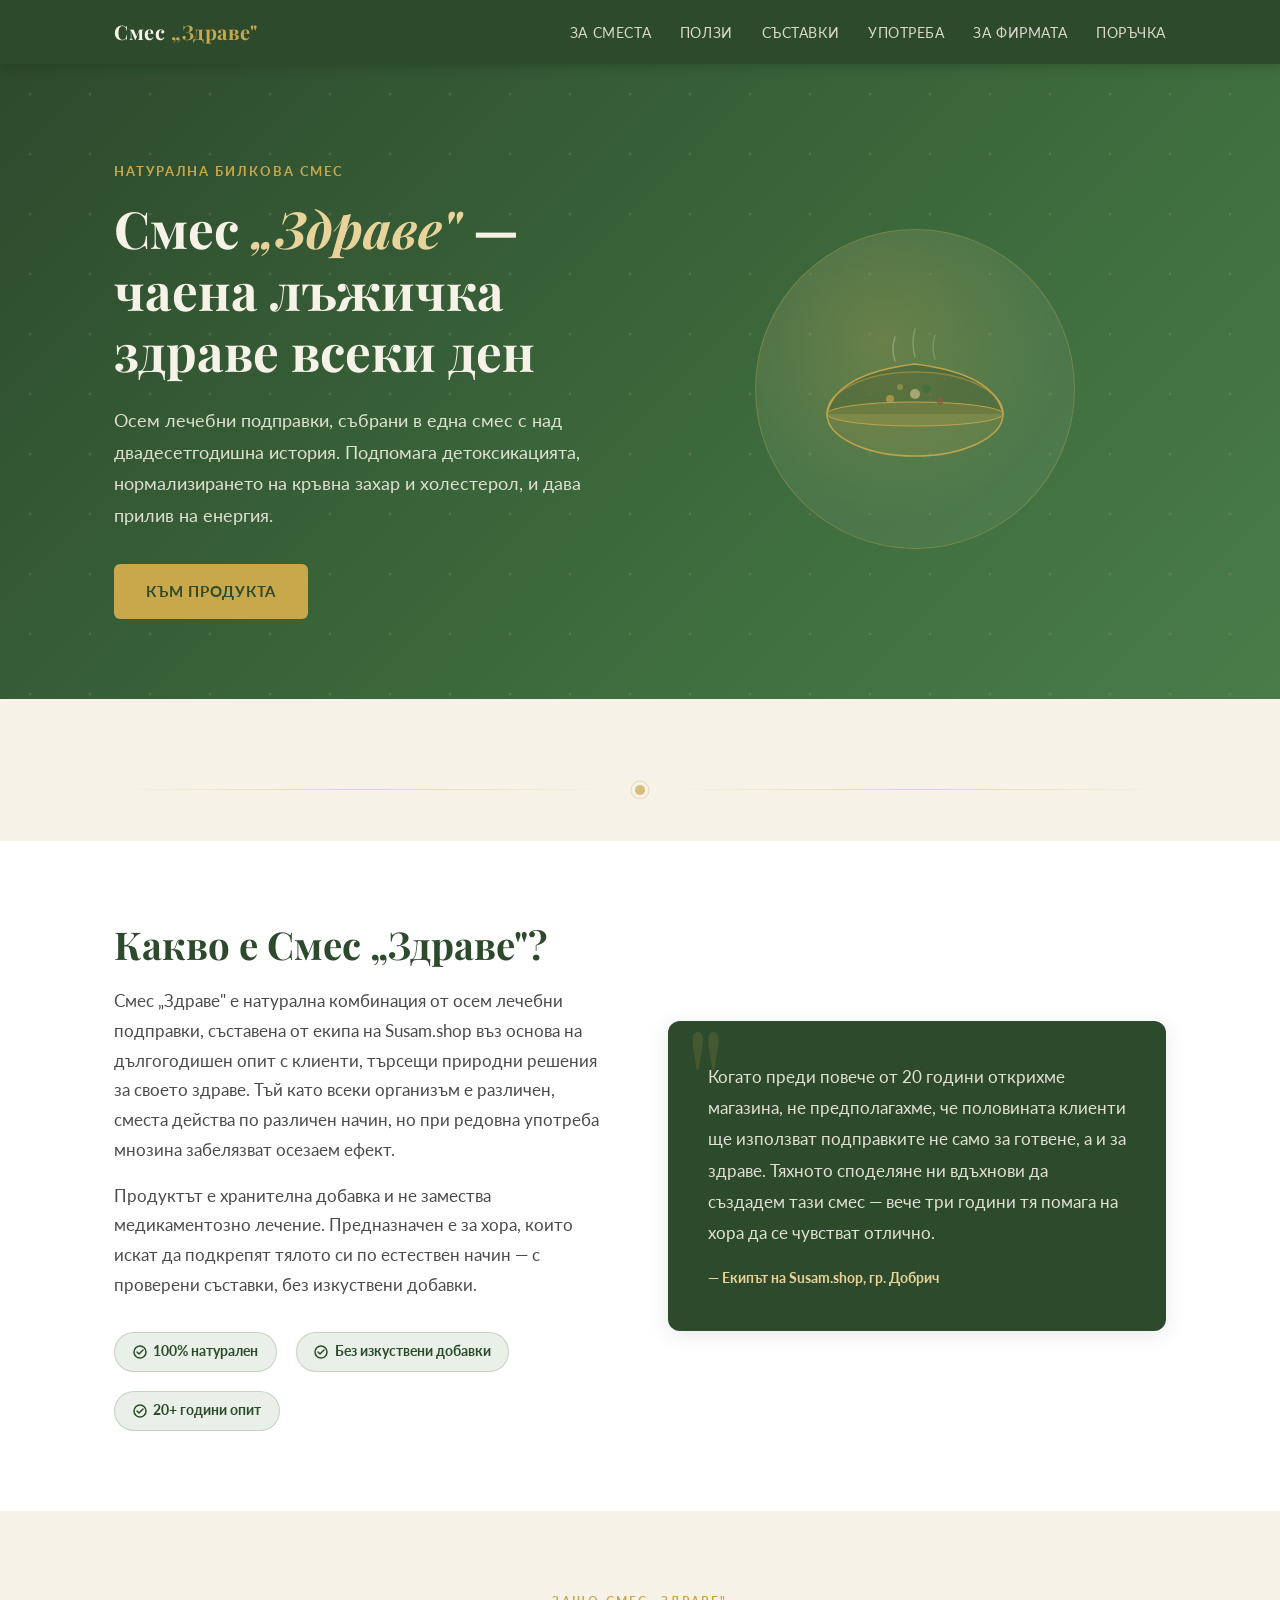
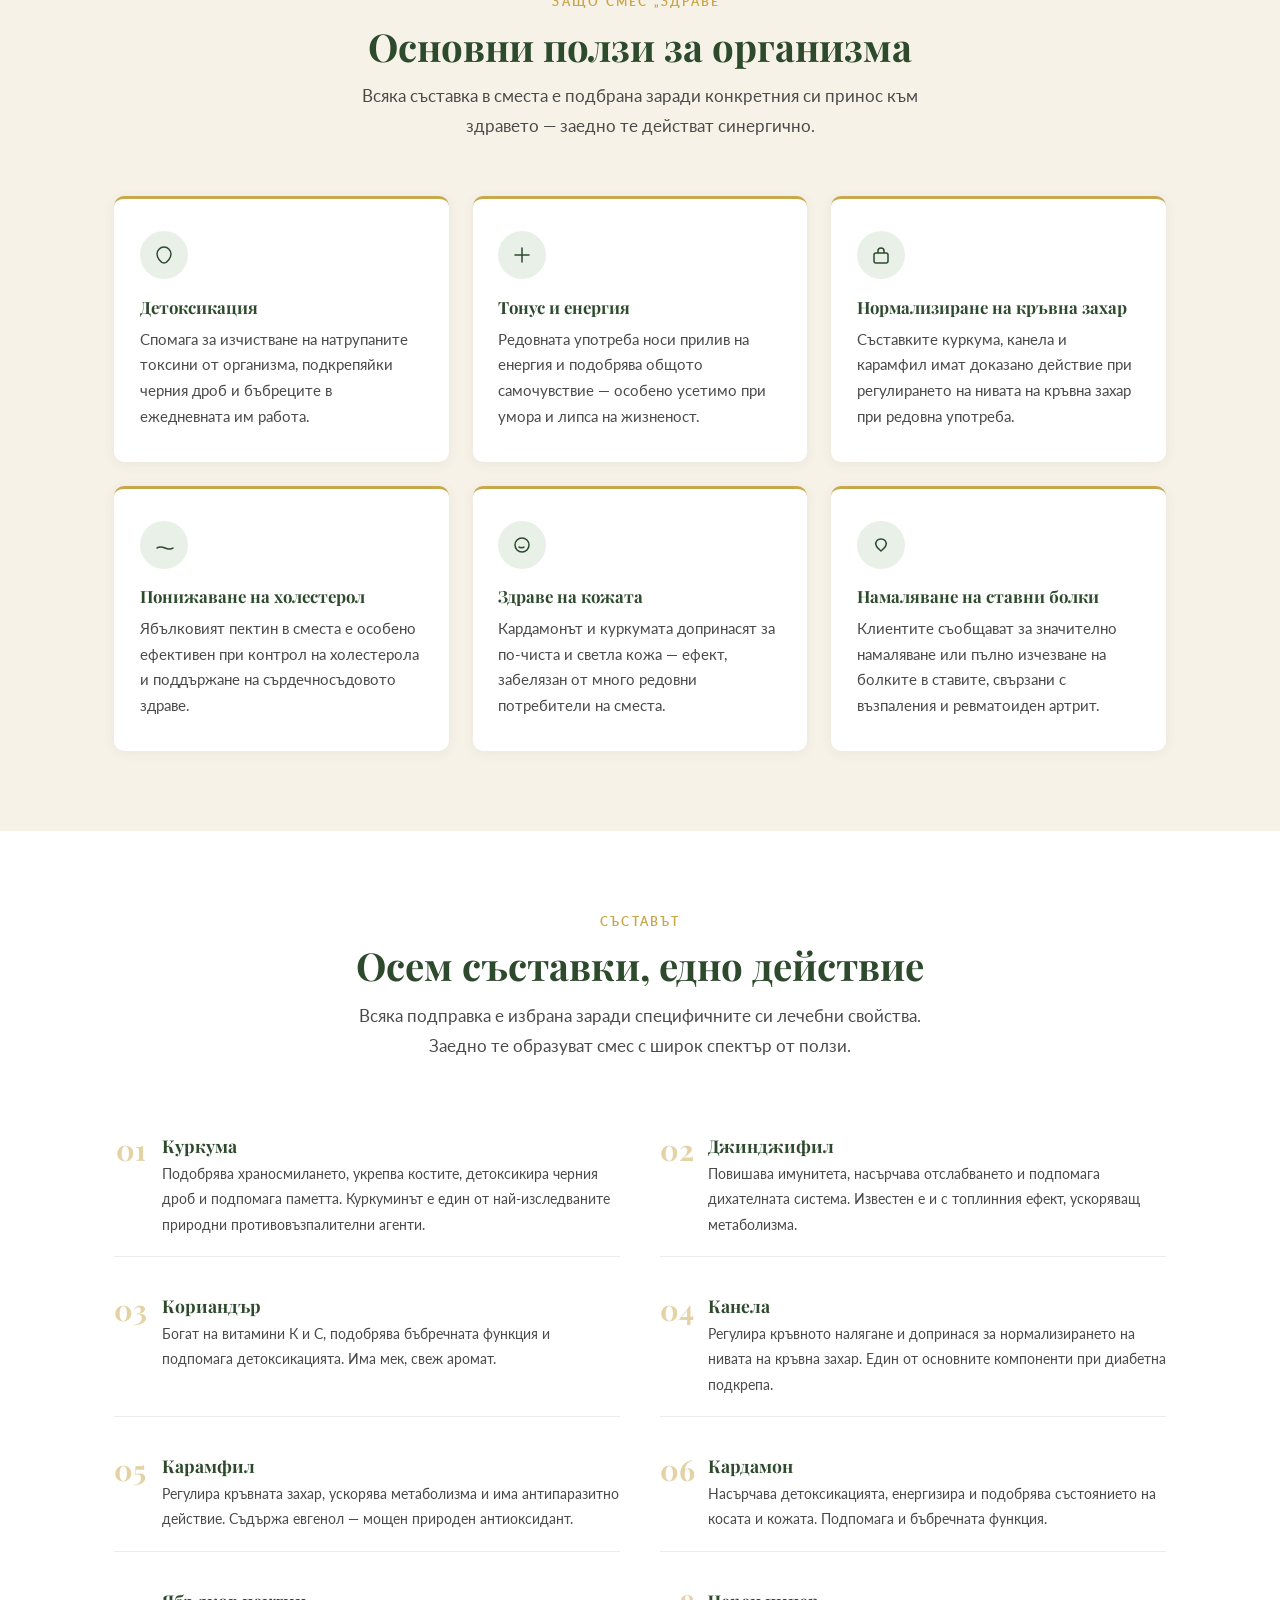
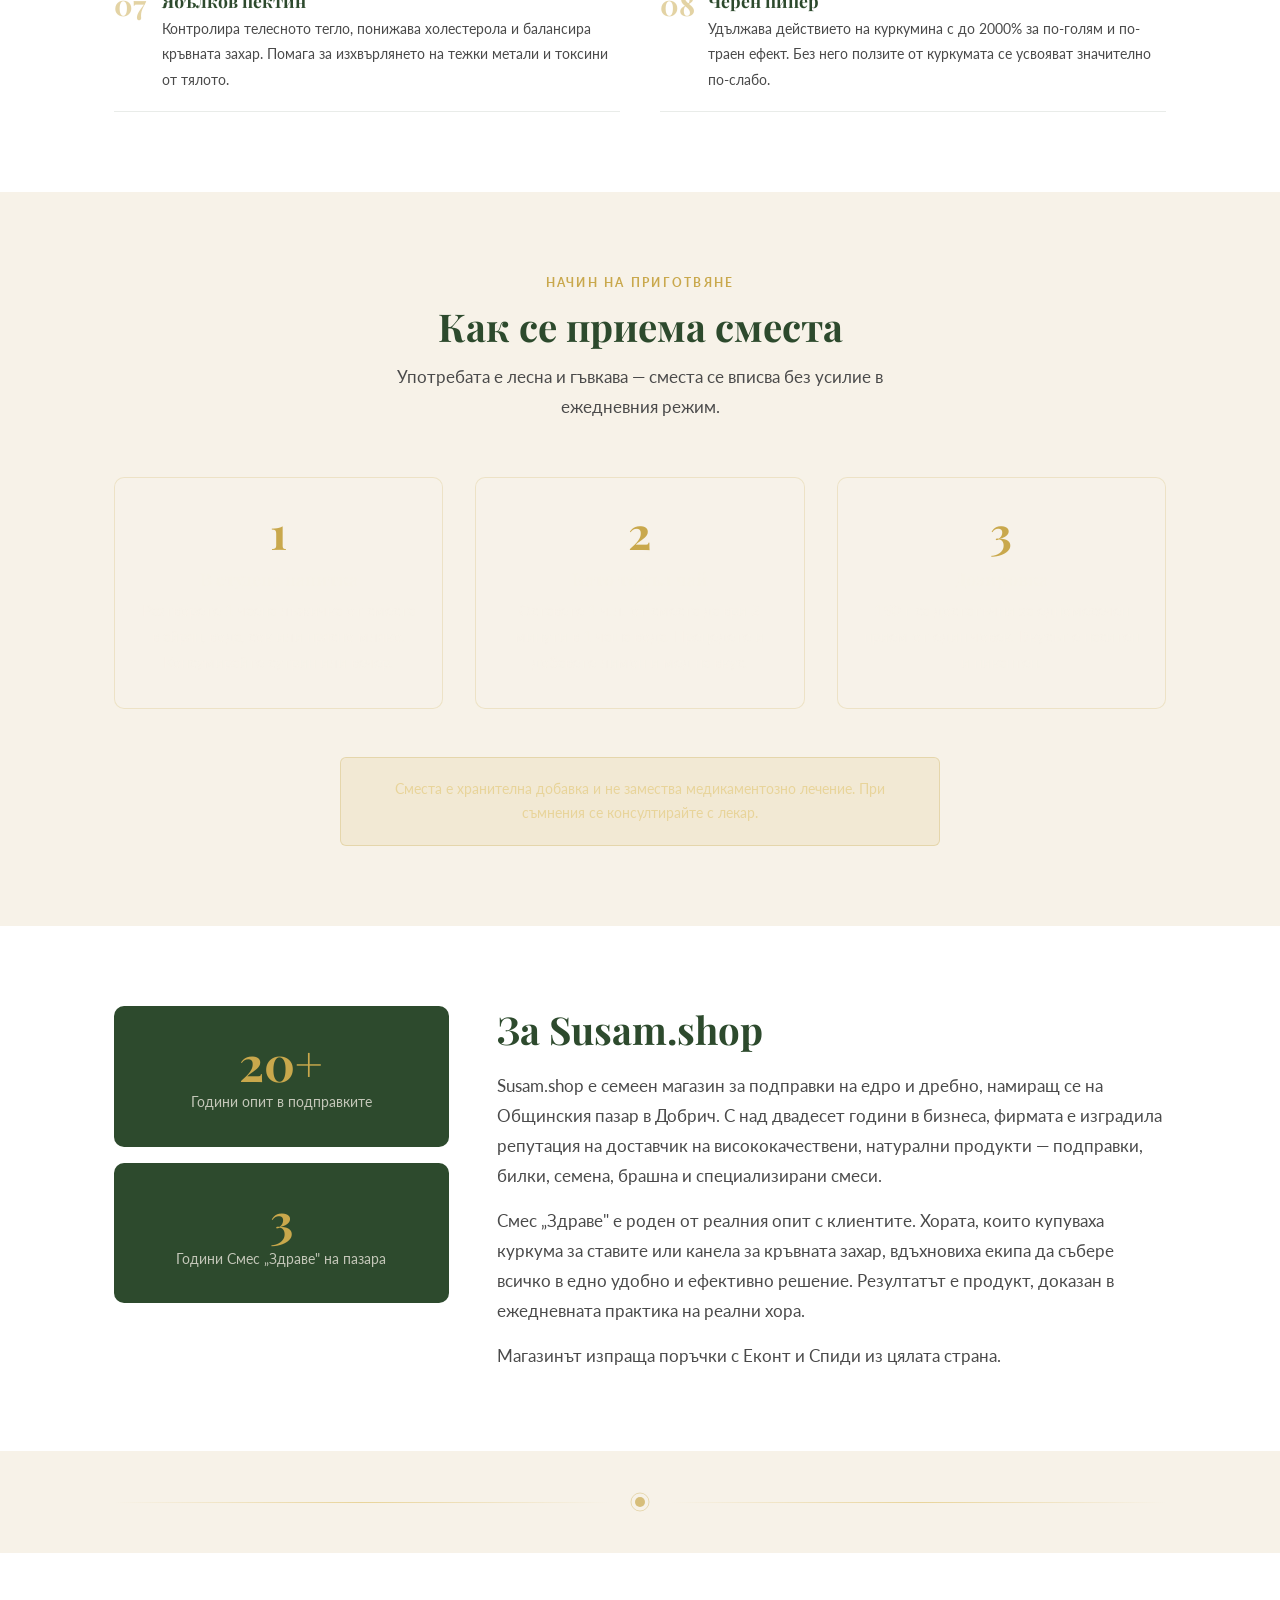
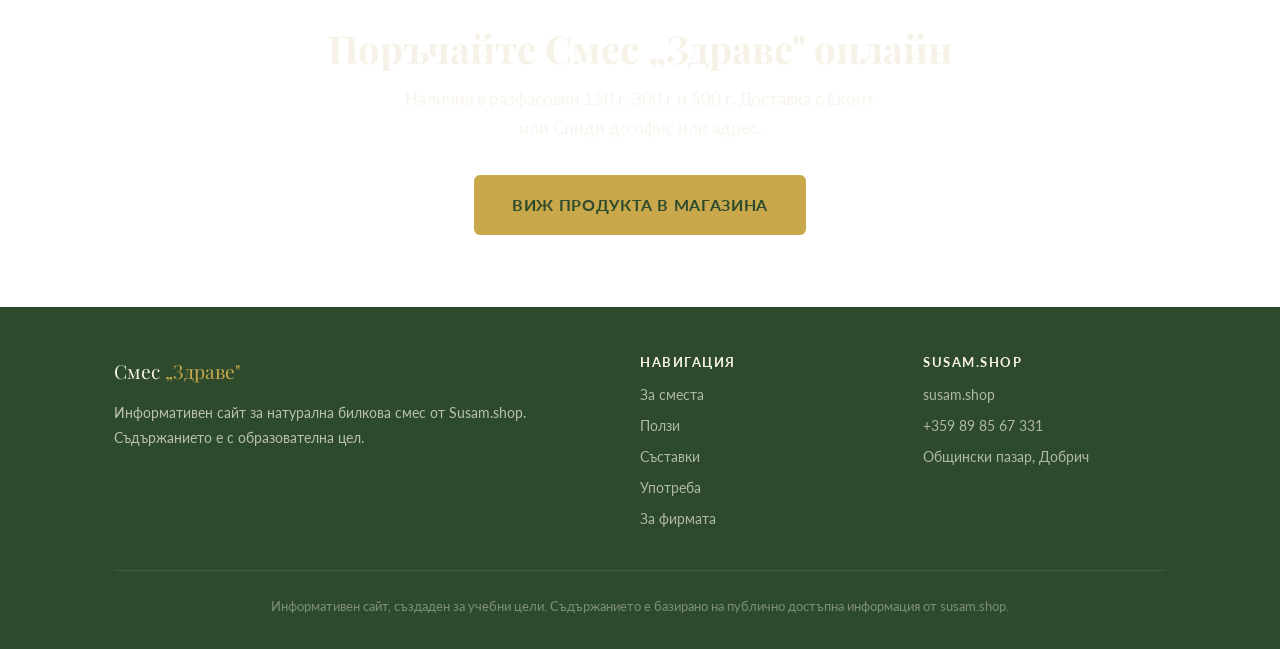
==== index.html @ 5b3a4350 "Rename smes-zdrave.html to index.html" ====
<!DOCTYPE html>
<html lang="bg">
<head>
  <meta charset="UTF-8" />
  <meta name="viewport" content="width=device-width, initial-scale=1.0" />
  <meta name="description" content="Смес Здраве е натурална билкова смес от куркума, джинджифил, канела и още 5 съставки. Подпомага детоксикацията, тонуса и нормализирането на кръвна захар." />
  <meta name="keywords" content="смес здраве, билкова смес, натурални подправки, детоксикация, куркума, джинджифил, susam shop" />
  <meta property="og:title" content="Смес „Здраве" – натурална билкова смес за тонус и детоксикация" />
  <meta property="og:description" content="Открийте ползите на 8 лечебни подправки в една удобна смес. Подходяща за ежедневна употреба." />
  <meta property="og:type" content="website" />
  <title>Смес „Здраве" – натурална билкова смес за тонус и детоксикация</title>

  <link rel="preconnect" href="https://fonts.googleapis.com" />
  <link rel="preconnect" href="https://fonts.gstatic.com" crossorigin />
  <link href="https://fonts.googleapis.com/css2?family=Playfair+Display:ital,wght@0,400;0,700;1,400&family=Lato:wght@300;400;700&display=swap" rel="stylesheet" />

  <style>
    /* === TOKENS === */
    :root {
      --green-dark:   #2D4A2D;
      --green-mid:    #3D6B3D;
      --green-light:  #E8F0E8;
      --ivory:        #F7F2E8;
      --brown:        #8B5E3C;
      --gold:         #C9A84C;
      --gold-light:   #E8D49A;
      --text-dark:    #1C1C1C;
      --text-mid:     #4A4A4A;
      --text-light:   #7A7A7A;
      --white:        #FFFFFF;

      --font-display: 'Playfair Display', Georgia, serif;
      --font-body:    'Lato', system-ui, sans-serif;

      --radius:       6px;
      --shadow:       0 4px 20px rgba(45, 74, 45, 0.12);
    }

    /* === RESET === */
    *, *::before, *::after { box-sizing: border-box; margin: 0; padding: 0; }
    html { scroll-behavior: smooth; }
    body {
      font-family: var(--font-body);
      font-size: 17px;
      line-height: 1.75;
      color: var(--text-dark);
      background: var(--ivory);
    }
    img { max-width: 100%; display: block; }
    a { color: var(--green-dark); text-decoration: none; }
    a:hover { text-decoration: underline; }
    a:focus-visible { outline: 3px solid var(--gold); outline-offset: 3px; }

    /* === FADE IN === */
    .fade-in {
      opacity: 0;
      transform: translateY(22px);
      transition: opacity 0.65s ease, transform 0.65s ease;
    }
    .fade-in.visible { opacity: 1; transform: none; }
    @media (prefers-reduced-motion: reduce) {
      .fade-in { opacity: 1; transform: none; transition: none; }
    }

    /* === TYPOGRAPHY === */
    h1, h2, h3, h4 { font-family: var(--font-display); font-weight: 700; line-height: 1.2; }
    h1 { font-size: clamp(2rem, 5vw, 3.2rem); }
    h2 { font-size: clamp(1.6rem, 3.5vw, 2.4rem); }
    h3 { font-size: clamp(1.2rem, 2.5vw, 1.6rem); }
    h4 { font-size: 1.1rem; }
    p { margin-bottom: 1rem; }
    p:last-child { margin-bottom: 0; }

    /* === LAYOUT === */
    .container { max-width: 1100px; margin: 0 auto; padding: 0 1.5rem; }
    .container--narrow { max-width: 780px; margin: 0 auto; padding: 0 1.5rem; }

    section { padding: 5rem 0; }
    section:nth-child(even) { background: var(--white); }

    /* === DIVIDER SPICE === */
    .spice-divider {
      display: flex;
      align-items: center;
      gap: 1.2rem;
      margin: 2.5rem 0;
      color: var(--gold);
    }
    .spice-divider::before,
    .spice-divider::after {
      content: '';
      flex: 1;
      height: 1px;
      background: linear-gradient(to right, transparent, var(--gold-light), transparent);
    }
    .spice-divider svg { flex-shrink: 0; }

    /* === NAVBAR === */
    .navbar {
      position: sticky;
      top: 0;
      z-index: 100;
      background: var(--green-dark);
      box-shadow: 0 2px 12px rgba(0,0,0,0.18);
    }
    .navbar__inner {
      display: flex;
      align-items: center;
      justify-content: space-between;
      gap: 1rem;
      padding: 0.9rem 1.5rem;
      max-width: 1100px;
      margin: 0 auto;
    }
    .navbar__brand {
      font-family: var(--font-display);
      font-size: 1.25rem;
      font-weight: 700;
      color: var(--ivory);
      letter-spacing: 0.03em;
    }
    .navbar__brand span { color: var(--gold); }
    .navbar__links {
      display: flex;
      gap: 1.8rem;
      list-style: none;
    }
    .navbar__links a {
      color: var(--ivory);
      font-size: 0.9rem;
      font-weight: 400;
      letter-spacing: 0.04em;
      text-transform: uppercase;
      opacity: 0.85;
      transition: opacity 0.2s;
    }
    .navbar__links a:hover { opacity: 1; text-decoration: none; }

    /* mobile nav */
    .nav-toggle { display: none; background: none; border: none; cursor: pointer; padding: 4px; }
    .nav-toggle span {
      display: block;
      width: 24px;
      height: 2px;
      background: var(--ivory);
      margin: 5px 0;
      transition: transform 0.3s;
    }

    @media (max-width: 700px) {
      .nav-toggle { display: block; }
      .navbar__links {
        display: none;
        flex-direction: column;
        gap: 0;
        position: absolute;
        top: 100%;
        left: 0;
        right: 0;
        background: var(--green-dark);
        padding: 1rem 1.5rem 1.5rem;
      }
      .navbar__links.open { display: flex; }
      .navbar__links a { padding: 0.5rem 0; font-size: 1rem; }
    }

    /* === HERO === */
    .hero {
      background: linear-gradient(135deg, var(--green-dark) 0%, var(--green-mid) 60%, #4A7C4A 100%);
      color: var(--ivory);
      padding: 6rem 0 5rem;
      position: relative;
      overflow: hidden;
    }
    .hero::before {
      content: '';
      position: absolute;
      inset: 0;
      background: url("data:image/svg+xml,%3Csvg xmlns='http://www.w3.org/2000/svg' width='60' height='60'%3E%3Ccircle cx='30' cy='30' r='1.5' fill='%23C9A84C' opacity='0.18'/%3E%3C/svg%3E") repeat;
      pointer-events: none;
    }
    .hero__inner {
      position: relative;
      display: grid;
      grid-template-columns: 1fr 1fr;
      gap: 3rem;
      align-items: center;
      max-width: 1100px;
      margin: 0 auto;
      padding: 0 1.5rem;
    }
    .hero__eyebrow {
      font-family: var(--font-body);
      font-size: 0.8rem;
      font-weight: 700;
      letter-spacing: 0.15em;
      text-transform: uppercase;
      color: var(--gold);
      margin-bottom: 1rem;
    }
    .hero__title { color: var(--ivory); margin-bottom: 1.4rem; }
    .hero__title em { font-style: italic; color: var(--gold-light); }
    .hero__lead {
      font-size: 1.1rem;
      line-height: 1.8;
      color: rgba(247,242,232,0.88);
      margin-bottom: 2rem;
    }
    .hero__cta {
      display: inline-block;
      background: var(--gold);
      color: var(--green-dark);
      font-weight: 700;
      font-size: 0.95rem;
      letter-spacing: 0.05em;
      text-transform: uppercase;
      padding: 0.9rem 2rem;
      border-radius: var(--radius);
      transition: background 0.2s, transform 0.2s;
    }
    .hero__cta:hover { background: var(--gold-light); transform: translateY(-2px); text-decoration: none; }
    .hero__visual {
      display: flex;
      justify-content: center;
    }
    .hero__bowl {
      width: 320px;
      height: 320px;
      background: radial-gradient(circle at 40% 35%, rgba(201,168,76,0.25), transparent 65%),
                  rgba(255,255,255,0.06);
      border-radius: 50%;
      border: 1.5px solid rgba(201,168,76,0.3);
      display: flex;
      align-items: center;
      justify-content: center;
    }
    .hero__bowl svg { opacity: 0.92; }

    @media (max-width: 780px) {
      .hero__inner { grid-template-columns: 1fr; text-align: center; }
      .hero__visual { display: none; }
    }

    /* === SECTION HEADERS === */
    .section-header { text-align: center; margin-bottom: 3.5rem; }
    .section-header__eyebrow {
      font-family: var(--font-body);
      font-size: 0.78rem;
      font-weight: 700;
      letter-spacing: 0.18em;
      text-transform: uppercase;
      color: var(--gold);
      display: block;
      margin-bottom: 0.6rem;
    }
    .section-header h2 { color: var(--green-dark); }
    .section-header p {
      color: var(--text-mid);
      max-width: 580px;
      margin: 0.8rem auto 0;
      font-size: 1.05rem;
    }

    /* === ABOUT SECTION === */
    .about__grid {
      display: grid;
      grid-template-columns: 1fr 1fr;
      gap: 3.5rem;
      align-items: center;
    }
    .about__text h2 { color: var(--green-dark); margin-bottom: 1.2rem; }
    .about__text p { color: var(--text-mid); }
    .about__badge-wrap { display: flex; gap: 1.2rem; flex-wrap: wrap; margin-top: 2rem; }
    .about__badge {
      background: var(--green-light);
      border: 1px solid rgba(45,74,45,0.18);
      border-radius: 100px;
      padding: 0.45rem 1.1rem;
      font-size: 0.85rem;
      font-weight: 700;
      color: var(--green-dark);
      display: flex;
      align-items: center;
      gap: 0.4rem;
    }
    .about__card {
      background: var(--green-dark);
      color: var(--ivory);
      border-radius: 12px;
      padding: 2.5rem;
      box-shadow: var(--shadow);
      position: relative;
      overflow: hidden;
    }
    .about__card::before {
      content: '"';
      font-family: var(--font-display);
      font-size: 9rem;
      color: var(--gold);
      opacity: 0.15;
      position: absolute;
      top: -1rem;
      left: 1rem;
      line-height: 1;
    }
    .about__card p {
      position: relative;
      font-size: 1.05rem;
      line-height: 1.85;
      color: rgba(247,242,232,0.9);
    }
    .about__card cite {
      display: block;
      margin-top: 1.2rem;
      font-style: normal;
      font-size: 0.85rem;
      color: var(--gold-light);
      font-weight: 700;
    }
    @media (max-width: 700px) {
      .about__grid { grid-template-columns: 1fr; }
    }

    /* === BENEFITS === */
    .benefits { background: var(--ivory); }
    .benefits__grid {
      display: grid;
      grid-template-columns: repeat(3, 1fr);
      gap: 1.5rem;
    }
    .benefit-card {
      background: var(--white);
      border-radius: 10px;
      padding: 2rem 1.6rem;
      box-shadow: 0 2px 12px rgba(45,74,45,0.07);
      border-top: 3px solid var(--gold);
      transition: transform 0.25s, box-shadow 0.25s;
    }
    .benefit-card:hover { transform: translateY(-4px); box-shadow: var(--shadow); }
    .benefit-card__icon {
      width: 48px;
      height: 48px;
      background: var(--green-light);
      border-radius: 50%;
      display: flex;
      align-items: center;
      justify-content: center;
      margin-bottom: 1.1rem;
    }
    .benefit-card h3 {
      font-size: 1.05rem;
      color: var(--green-dark);
      margin-bottom: 0.6rem;
    }
    .benefit-card p { font-size: 0.92rem; color: var(--text-mid); margin: 0; }
    @media (max-width: 800px) {
      .benefits__grid { grid-template-columns: 1fr 1fr; }
    }
    @media (max-width: 500px) {
      .benefits__grid { grid-template-columns: 1fr; }
    }

    /* === INGREDIENTS === */
    .ingredients { background: var(--white); }
    .ingredients__list {
      display: grid;
      grid-template-columns: 1fr 1fr;
      gap: 1.2rem 2.5rem;
    }
    .ingredient {
      display: flex;
      gap: 1rem;
      align-items: flex-start;
      padding: 1.2rem 0;
      border-bottom: 1px solid rgba(45,74,45,0.1);
    }
    .ingredient__num {
      font-family: var(--font-display);
      font-size: 1.8rem;
      font-weight: 700;
      color: var(--gold);
      opacity: 0.5;
      line-height: 1;
      min-width: 2rem;
      text-align: right;
    }
    .ingredient__body h4 { color: var(--green-dark); margin-bottom: 0.3rem; }
    .ingredient__body p { font-size: 0.9rem; color: var(--text-mid); margin: 0; }
    @media (max-width: 680px) {
      .ingredients__list { grid-template-columns: 1fr; }
    }

    /* === USAGE === */
    .usage { background: var(--green-dark); color: var(--ivory); }
    .usage .section-header__eyebrow { color: var(--gold); }
    .usage .section-header h2 { color: var(--ivory); }
    .usage .section-header p { color: rgba(247,242,232,0.75); }
    .usage__steps {
      display: grid;
      grid-template-columns: repeat(3, 1fr);
      gap: 2rem;
    }
    .usage__step {
      background: rgba(255,255,255,0.06);
      border: 1px solid rgba(201,168,76,0.22);
      border-radius: 10px;
      padding: 2rem 1.5rem;
      text-align: center;
    }
    .usage__step__num {
      font-family: var(--font-display);
      font-size: 2.8rem;
      font-weight: 700;
      color: var(--gold);
      line-height: 1;
      margin-bottom: 0.8rem;
    }
    .usage__step h3 { color: var(--ivory); font-size: 1.1rem; margin-bottom: 0.6rem; }
    .usage__step p { font-size: 0.92rem; color: rgba(247,242,232,0.75); margin: 0; }
    .usage__note {
      text-align: center;
      margin-top: 3rem;
      padding: 1.2rem 2rem;
      background: rgba(201,168,76,0.12);
      border: 1px solid rgba(201,168,76,0.3);
      border-radius: var(--radius);
      font-size: 0.88rem;
      color: var(--gold-light);
      max-width: 600px;
      margin-left: auto;
      margin-right: auto;
    }
    @media (max-width: 700px) {
      .usage__steps { grid-template-columns: 1fr; }
    }

    /* === ABOUT COMPANY === */
    .company { background: var(--ivory); }
    .company__inner {
      display: grid;
      grid-template-columns: 1fr 2fr;
      gap: 3rem;
      align-items: start;
    }
    .company__stat {
      background: var(--green-dark);
      color: var(--ivory);
      border-radius: 10px;
      padding: 2rem;
      text-align: center;
      margin-bottom: 1rem;
    }
    .company__stat__num {
      font-family: var(--font-display);
      font-size: 3rem;
      font-weight: 700;
      color: var(--gold);
      line-height: 1;
    }
    .company__stat__label { font-size: 0.85rem; color: rgba(247,242,232,0.75); margin-top: 0.3rem; }
    .company__text h2 { color: var(--green-dark); margin-bottom: 1.2rem; }
    .company__text p { color: var(--text-mid); }
    @media (max-width: 700px) {
      .company__inner { grid-template-columns: 1fr; }
    }

    /* === CTA BANNER === */
    .cta-banner {
      background: linear-gradient(135deg, var(--brown) 0%, #6B3E1C 100%);
      color: var(--ivory);
      padding: 4.5rem 0;
      text-align: center;
    }
    .cta-banner h2 { color: var(--ivory); margin-bottom: 0.8rem; }
    .cta-banner p { color: rgba(247,242,232,0.82); font-size: 1.05rem; max-width: 500px; margin: 0 auto 2rem; }
    .cta-banner__btn {
      display: inline-block;
      background: var(--gold);
      color: var(--green-dark);
      font-weight: 700;
      font-size: 1rem;
      letter-spacing: 0.04em;
      text-transform: uppercase;
      padding: 1rem 2.4rem;
      border-radius: var(--radius);
      transition: background 0.2s, transform 0.2s;
    }
    .cta-banner__btn:hover { background: var(--gold-light); transform: translateY(-2px); text-decoration: none; }

    /* === FOOTER === */
    footer {
      background: var(--green-dark);
      color: rgba(247,242,232,0.7);
      padding: 3rem 0 2rem;
      font-size: 0.88rem;
    }
    .footer__inner {
      display: grid;
      grid-template-columns: 2fr 1fr 1fr;
      gap: 2.5rem;
      padding-bottom: 2rem;
      border-bottom: 1px solid rgba(255,255,255,0.1);
    }
    .footer__brand {
      font-family: var(--font-display);
      font-size: 1.2rem;
      color: var(--ivory);
      margin-bottom: 0.8rem;
    }
    .footer__brand span { color: var(--gold); }
    footer h4 { color: var(--ivory); font-family: var(--font-body); font-size: 0.8rem; text-transform: uppercase; letter-spacing: 0.12em; margin-bottom: 0.8rem; }
    footer ul { list-style: none; }
    footer ul li { margin-bottom: 0.4rem; }
    footer ul li a { color: rgba(247,242,232,0.65); font-size: 0.88rem; transition: color 0.2s; }
    footer ul li a:hover { color: var(--gold); text-decoration: none; }
    .footer__bottom { padding-top: 1.5rem; text-align: center; font-size: 0.8rem; color: rgba(247,242,232,0.4); }
    @media (max-width: 680px) {
      .footer__inner { grid-template-columns: 1fr; gap: 1.5rem; }
    }
  </style>
</head>

<body>

  <!-- NAVBAR -->
  <nav class="navbar" aria-label="Основна навигация">
    <div class="navbar__inner">
      <a href="#" class="navbar__brand">Смес <span>„Здраве"</span></a>
      <button class="nav-toggle" aria-label="Отвори меню" aria-expanded="false" onclick="toggleNav(this)">
        <span></span><span></span><span></span>
      </button>
      <ul class="navbar__links" id="nav-links">
        <li><a href="#about">За сместа</a></li>
        <li><a href="#benefits">Ползи</a></li>
        <li><a href="#ingredients">Съставки</a></li>
        <li><a href="#usage">Употреба</a></li>
        <li><a href="#company">За фирмата</a></li>
        <li><a href="#order">Поръчка</a></li>
      </ul>
    </div>
  </nav>

  <!-- HERO -->
  <header class="hero">
    <div class="hero__inner">
      <div class="hero__content fade-in">
        <p class="hero__eyebrow">Натурална билкова смес</p>
        <h1 class="hero__title">Смес <em>„Здраве"</em> — чаена лъжичка здраве всеки ден</h1>
        <p class="hero__lead">Осем лечебни подправки, събрани в една смес с над двадесетгодишна история. Подпомага детоксикацията, нормализирането на кръвна захар и холестерол, и дава прилив на енергия.</p>
        <a href="#order" class="hero__cta">Към продукта</a>
      </div>
      <div class="hero__visual fade-in">
        <div class="hero__bowl">
          <!-- Stylised spice bowl SVG -->
          <svg width="220" height="220" viewBox="0 0 220 220" fill="none" xmlns="http://www.w3.org/2000/svg" aria-hidden="true">
            <ellipse cx="110" cy="135" rx="88" ry="42" fill="rgba(201,168,76,0.15)" stroke="#C9A84C" stroke-width="1.5"/>
            <path d="M22 135 Q30 95 110 85 Q190 95 198 135" stroke="#C9A84C" stroke-width="1.5" fill="rgba(45,74,45,0.35)"/>
            <ellipse cx="110" cy="135" rx="88" ry="12" fill="rgba(201,168,76,0.22)" stroke="#C9A84C" stroke-width="1"/>
            <!-- spice dots -->
            <circle cx="85" cy="120" r="4" fill="#C9A84C" opacity="0.7"/>
            <circle cx="110" cy="115" r="5" fill="#E8D49A" opacity="0.6"/>
            <circle cx="135" cy="122" r="3.5" fill="#8B5E3C" opacity="0.8"/>
            <circle cx="95" cy="108" r="3" fill="#C9A84C" opacity="0.5"/>
            <circle cx="122" cy="110" r="4" fill="#3D6B3D" opacity="0.6"/>
            <!-- steam lines -->
            <path d="M90 82 Q86 70 90 58" stroke="rgba(247,242,232,0.3)" stroke-width="1.5" stroke-linecap="round" fill="none"/>
            <path d="M110 78 Q106 64 110 50" stroke="rgba(247,242,232,0.25)" stroke-width="1.5" stroke-linecap="round" fill="none"/>
            <path d="M130 80 Q126 68 130 56" stroke="rgba(247,242,232,0.2)" stroke-width="1.5" stroke-linecap="round" fill="none"/>
          </svg>
        </div>
      </div>
    </div>
  </header>

  <!-- SPICE DIVIDER -->
  <div class="container" style="padding-top:2.5rem; padding-bottom:0;">
    <div class="spice-divider">
      <svg width="22" height="22" viewBox="0 0 22 22" fill="none" aria-hidden="true"><circle cx="11" cy="11" r="5" fill="#C9A84C" opacity="0.7"/><circle cx="11" cy="11" r="9" stroke="#C9A84C" stroke-width="1" fill="none" opacity="0.35"/></svg>
    </div>
  </div>

  <!-- ABOUT -->
  <section id="about">
    <div class="container">
      <div class="about__grid">
        <div class="about__text fade-in">
          <h2>Какво е Смес „Здраве"?</h2>
          <p>Смес „Здраве" е натурална комбинация от осем лечебни подправки, съставена от екипа на Susam.shop въз основа на дългогодишен опит с клиенти, търсещи природни решения за своето здраве. Тъй като всеки организъм е различен, сместа действа по различен начин, но при редовна употреба мнозина забелязват осезаем ефект.</p>
          <p>Продуктът е хранителна добавка и не замества медикаментозно лечение. Предназначен е за хора, които искат да подкрепят тялото си по естествен начин — с проверени съставки, без изкуствени добавки.</p>
          <div class="about__badge-wrap">
            <span class="about__badge">
              <svg width="14" height="14" viewBox="0 0 14 14" fill="none" aria-hidden="true"><circle cx="7" cy="7" r="6" stroke="#2D4A2D" stroke-width="1.5"/><path d="M4 7l2 2 4-4" stroke="#2D4A2D" stroke-width="1.5" stroke-linecap="round" stroke-linejoin="round"/></svg>
              100% натурален
            </span>
            <span class="about__badge">
              <svg width="14" height="14" viewBox="0 0 14 14" fill="none" aria-hidden="true"><circle cx="7" cy="7" r="6" stroke="#2D4A2D" stroke-width="1.5"/><path d="M4 7l2 2 4-4" stroke="#2D4A2D" stroke-width="1.5" stroke-linecap="round" stroke-linejoin="round"/></svg>
              Без изкуствени добавки
            </span>
            <span class="about__badge">
              <svg width="14" height="14" viewBox="0 0 14 14" fill="none" aria-hidden="true"><circle cx="7" cy="7" r="6" stroke="#2D4A2D" stroke-width="1.5"/><path d="M4 7l2 2 4-4" stroke="#2D4A2D" stroke-width="1.5" stroke-linecap="round" stroke-linejoin="round"/></svg>
              20+ години опит
            </span>
          </div>
        </div>
        <div class="about__card fade-in">
          <p>Когато преди повече от 20 години открихме магазина, не предполагахме, че половината клиенти ще използват подправките не само за готвене, а и за здраве. Тяхното споделяне ни вдъхнови да създадем тази смес — вече три години тя помага на хора да се чувстват отлично.</p>
          <cite>— Екипът на Susam.shop, гр. Добрич</cite>
        </div>
      </div>
    </div>
  </section>

  <!-- BENEFITS -->
  <section id="benefits">
    <div class="container">
      <div class="section-header fade-in">
        <span class="section-header__eyebrow">Защо смес „Здраве"</span>
        <h2>Основни ползи за организма</h2>
        <p>Всяка съставка в сместа е подбрана заради конкретния си принос към здравето — заедно те действат синергично.</p>
      </div>
      <div class="benefits__grid">

        <div class="benefit-card fade-in">
          <div class="benefit-card__icon">
            <svg width="22" height="22" viewBox="0 0 22 22" fill="none" aria-hidden="true"><path d="M11 3C7 3 4 6.5 4 10c0 4 4 9 7 9s7-5 7-9c0-3.5-3-7-7-7z" stroke="#2D4A2D" stroke-width="1.5" fill="none"/></svg>
          </div>
          <h3>Детоксикация</h3>
          <p>Спомага за изчистване на натрупаните токсини от организма, подкрепяйки черния дроб и бъбреците в ежедневната им работа.</p>
        </div>

        <div class="benefit-card fade-in">
          <div class="benefit-card__icon">
            <svg width="22" height="22" viewBox="0 0 22 22" fill="none" aria-hidden="true"><path d="M11 4v14M4 11h14" stroke="#2D4A2D" stroke-width="1.5" stroke-linecap="round"/></svg>
          </div>
          <h3>Тонус и енергия</h3>
          <p>Редовната употреба носи прилив на енергия и подобрява общото самочувствие — особено усетимо при умора и липса на жизненост.</p>
        </div>

        <div class="benefit-card fade-in">
          <div class="benefit-card__icon">
            <svg width="22" height="22" viewBox="0 0 22 22" fill="none" aria-hidden="true"><rect x="4" y="9" width="14" height="10" rx="2" stroke="#2D4A2D" stroke-width="1.5" fill="none"/><path d="M8 9V7a3 3 0 016 0v2" stroke="#2D4A2D" stroke-width="1.5"/></svg>
          </div>
          <h3>Нормализиране на кръвна захар</h3>
          <p>Съставките куркума, канела и карамфил имат доказано действие при регулирането на нивата на кръвна захар при редовна употреба.</p>
        </div>

        <div class="benefit-card fade-in">
          <div class="benefit-card__icon">
            <svg width="22" height="22" viewBox="0 0 22 22" fill="none" aria-hidden="true"><path d="M4 14s1-1 4-1 5 2 8 2 4-1 4-1" stroke="#2D4A2D" stroke-width="1.5" stroke-linecap="round"/></svg>
          </div>
          <h3>Понижаване на холестерол</h3>
          <p>Ябълковият пектин в сместа е особено ефективен при контрол на холестерола и поддържане на сърдечносъдовото здраве.</p>
        </div>

        <div class="benefit-card fade-in">
          <div class="benefit-card__icon">
            <svg width="22" height="22" viewBox="0 0 22 22" fill="none" aria-hidden="true"><circle cx="11" cy="11" r="7" stroke="#2D4A2D" stroke-width="1.5" fill="none"/><path d="M8 13c.8 1 4.2 1 5 0" stroke="#2D4A2D" stroke-width="1.5" stroke-linecap="round"/></svg>
          </div>
          <h3>Здраве на кожата</h3>
          <p>Кардамонът и куркумата допринасят за по-чиста и светла кожа — ефект, забелязан от много редовни потребители на сместа.</p>
        </div>

        <div class="benefit-card fade-in">
          <div class="benefit-card__icon">
            <svg width="22" height="22" viewBox="0 0 22 22" fill="none" aria-hidden="true"><path d="M11 5c-3.5 0-6 2.5-5 6 .7 2.5 5 6 5 6s4.3-3.5 5-6c1-3.5-1.5-6-5-6z" stroke="#2D4A2D" stroke-width="1.5" fill="none"/></svg>
          </div>
          <h3>Намаляване на ставни болки</h3>
          <p>Клиентите съобщават за значително намаляване или пълно изчезване на болките в ставите, свързани с възпаления и ревматоиден артрит.</p>
        </div>

      </div>
    </div>
  </section>

  <!-- INGREDIENTS -->
  <section id="ingredients">
    <div class="container">
      <div class="section-header fade-in">
        <span class="section-header__eyebrow">Съставът</span>
        <h2>Осем съставки, едно действие</h2>
        <p>Всяка подправка е избрана заради специфичните си лечебни свойства. Заедно те образуват смес с широк спектър от ползи.</p>
      </div>
      <div class="ingredients__list">

        <div class="ingredient fade-in">
          <span class="ingredient__num">01</span>
          <div class="ingredient__body">
            <h4>Куркума</h4>
            <p>Подобрява храносмилането, укрепва костите, детоксикира черния дроб и подпомага паметта. Куркуминът е един от най-изследваните природни противовъзпалителни агенти.</p>
          </div>
        </div>

        <div class="ingredient fade-in">
          <span class="ingredient__num">02</span>
          <div class="ingredient__body">
            <h4>Джинджифил</h4>
            <p>Повишава имунитета, насърчава отслабването и подпомага дихателната система. Известен е и с топлинния ефект, ускоряващ метаболизма.</p>
          </div>
        </div>

        <div class="ingredient fade-in">
          <span class="ingredient__num">03</span>
          <div class="ingredient__body">
            <h4>Кориандър</h4>
            <p>Богат на витамини К и С, подобрява бъбречната функция и подпомага детоксикацията. Има мек, свеж аромат.</p>
          </div>
        </div>

        <div class="ingredient fade-in">
          <span class="ingredient__num">04</span>
          <div class="ingredient__body">
            <h4>Канела</h4>
            <p>Регулира кръвното налягане и допринася за нормализирането на нивата на кръвна захар. Един от основните компоненти при диабетна подкрепа.</p>
          </div>
        </div>

        <div class="ingredient fade-in">
          <span class="ingredient__num">05</span>
          <div class="ingredient__body">
            <h4>Карамфил</h4>
            <p>Регулира кръвната захар, ускорява метаболизма и има антипаразитно действие. Съдържа евгенол — мощен природен антиоксидант.</p>
          </div>
        </div>

        <div class="ingredient fade-in">
          <span class="ingredient__num">06</span>
          <div class="ingredient__body">
            <h4>Кардамон</h4>
            <p>Насърчава детоксикацията, енергизира и подобрява състоянието на косата и кожата. Подпомага и бъбречната функция.</p>
          </div>
        </div>

        <div class="ingredient fade-in">
          <span class="ingredient__num">07</span>
          <div class="ingredient__body">
            <h4>Ябълков пектин</h4>
            <p>Контролира телесното тегло, понижава холестерола и балансира кръвната захар. Помага за изхвърлянето на тежки метали и токсини от тялото.</p>
          </div>
        </div>

        <div class="ingredient fade-in">
          <span class="ingredient__num">08</span>
          <div class="ingredient__body">
            <h4>Черен пипер</h4>
            <p>Удължава действието на куркумина с до 2000% за по-голям и по-траен ефект. Без него ползите от куркумата се усвояват значително по-слабо.</p>
          </div>
        </div>

      </div>
    </div>
  </section>

  <!-- USAGE -->
  <section id="usage">
    <div class="container">
      <div class="section-header fade-in">
        <span class="section-header__eyebrow">Начин на приготвяне</span>
        <h2>Как се приема сместа</h2>
        <p>Употребата е лесна и гъвкава — сместа се вписва без усилие в ежедневния режим.</p>
      </div>
      <div class="usage__steps">

        <div class="usage__step fade-in">
          <div class="usage__step__num">1</div>
          <h3>В студена напитка</h3>
          <p>Разтворете 1 чаена лъжичка от сместа в айрян, вода, сок или прясно мляко. Консумирайте сутрин или вечер.</p>
        </div>

        <div class="usage__step fade-in">
          <div class="usage__step__num">2</div>
          <h3>Като топъл чай</h3>
          <p>Оставете 1 ч.л. от сместа да ври 3 минути в 1 чаша вода. Прецедете и добавете лимон и мед на вкус.</p>
        </div>

        <div class="usage__step fade-in">
          <div class="usage__step__num">3</div>
          <h3>Дозировка</h3>
          <p>150 г са достатъчни за едномесечен прием от един човек. Вкусът е наситен и пикантен.</p>
        </div>

      </div>
      <p class="usage__note">Сместа е хранителна добавка и не замества медикаментозно лечение. При съмнения се консултирайте с лекар.</p>
    </div>
  </section>

  <!-- COMPANY -->
  <section id="company">
    <div class="container">
      <div class="company__inner">
        <div class="fade-in">
          <div class="company__stat">
            <div class="company__stat__num">20+</div>
            <div class="company__stat__label">Години опит в подправките</div>
          </div>
          <div class="company__stat">
            <div class="company__stat__num">3</div>
            <div class="company__stat__label">Години Смес „Здраве" на пазара</div>
          </div>
        </div>
        <div class="company__text fade-in">
          <h2>За Susam.shop</h2>
          <p>Susam.shop е семеен магазин за подправки на едро и дребно, намиращ се на Общинския пазар в Добрич. С над двадесет години в бизнеса, фирмата е изградила репутация на доставчик на висококачествени, натурални продукти — подправки, билки, семена, брашна и специализирани смеси.</p>
          <p>Смес „Здраве" е роден от реалния опит с клиентите. Хората, които купуваха куркума за ставите или канела за кръвната захар, вдъхновиха екипа да събере всичко в едно удобно и ефективно решение. Резултатът е продукт, доказан в ежедневната практика на реални хора.</p>
          <p>Магазинът изпраща поръчки с Еконт и Спиди из цялата страна.</p>
        </div>
      </div>
    </div>
  </section>

  <!-- DIVIDER -->
  <div class="container">
    <div class="spice-divider">
      <svg width="22" height="22" viewBox="0 0 22 22" fill="none" aria-hidden="true"><circle cx="11" cy="11" r="5" fill="#C9A84C" opacity="0.7"/><circle cx="11" cy="11" r="9" stroke="#C9A84C" stroke-width="1" fill="none" opacity="0.35"/></svg>
    </div>
  </div>

  <!-- CTA BANNER -->
  <section id="order" class="cta-banner" style="padding:4.5rem 0;">
    <div class="container--narrow">
      <h2>Поръчайте Смес „Здраве" онлайн</h2>
      <p>Налична в разфасовки 150 г, 300 г и 500 г. Доставка с Еконт или Спиди до офис или адрес.</p>
      <a href="https://susam.shop/product/smes-zdrave-chaena-lazhichka-zdrave-vseki-den/" target="_blank" rel="noopener" class="cta-banner__btn">Виж продукта в магазина</a>
    </div>
  </section>

  <!-- FOOTER -->
  <footer>
    <div class="container">
      <div class="footer__inner">
        <div>
          <div class="footer__brand">Смес <span>„Здраве"</span></div>
          <p>Информативен сайт за натурална билкова смес от Susam.shop. Съдържанието е с образователна цел.</p>
        </div>
        <div>
          <h4>Навигация</h4>
          <ul>
            <li><a href="#about">За сместа</a></li>
            <li><a href="#benefits">Ползи</a></li>
            <li><a href="#ingredients">Съставки</a></li>
            <li><a href="#usage">Употреба</a></li>
            <li><a href="#company">За фирмата</a></li>
          </ul>
        </div>
        <div>
          <h4>Susam.shop</h4>
          <ul>
            <li><a href="https://susam.shop" target="_blank" rel="noopener">susam.shop</a></li>
            <li><a href="tel:+359898567331">+359 89 85 67 331</a></li>
            <li><a href="https://maps.app.goo.gl/example" target="_blank" rel="noopener">Общински пазар, Добрич</a></li>
          </ul>
        </div>
      </div>
      <div class="footer__bottom">
        <p>Информативен сайт, създаден за учебни цели. Съдържанието е базирано на публично достъпна информация от susam.shop.</p>
      </div>
    </div>
  </footer>

  <script>
    // Mobile nav toggle
    function toggleNav(btn) {
      const links = document.getElementById('nav-links');
      const open = links.classList.toggle('open');
      btn.setAttribute('aria-expanded', open);
    }

    // Scroll fade-in
    const observer = new IntersectionObserver((entries) => {
      entries.forEach(e => {
        if (e.isIntersecting) {
          e.target.classList.add('visible');
          observer.unobserve(e.target);
        }
      });
    }, { threshold: 0.12 });

    document.querySelectorAll('.fade-in').forEach(el => observer.observe(el));
  </script>

</body>
</html>
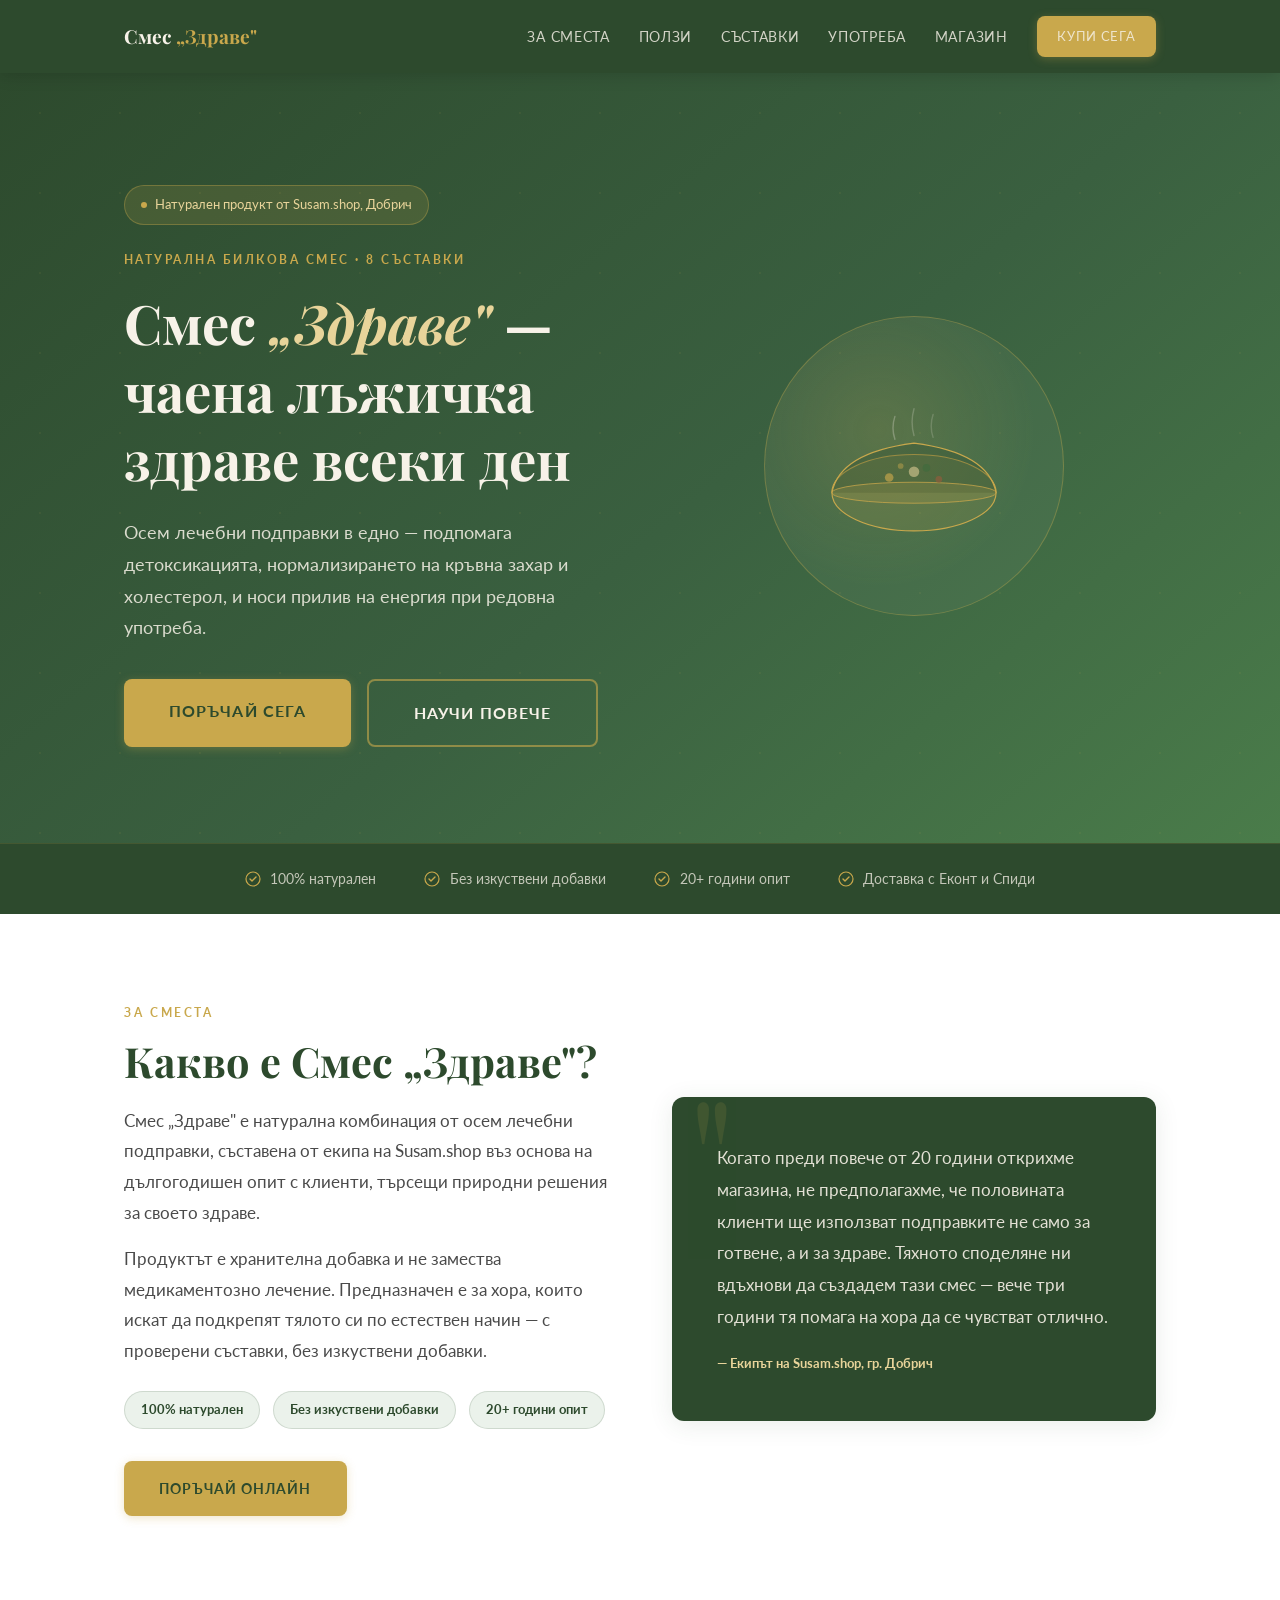
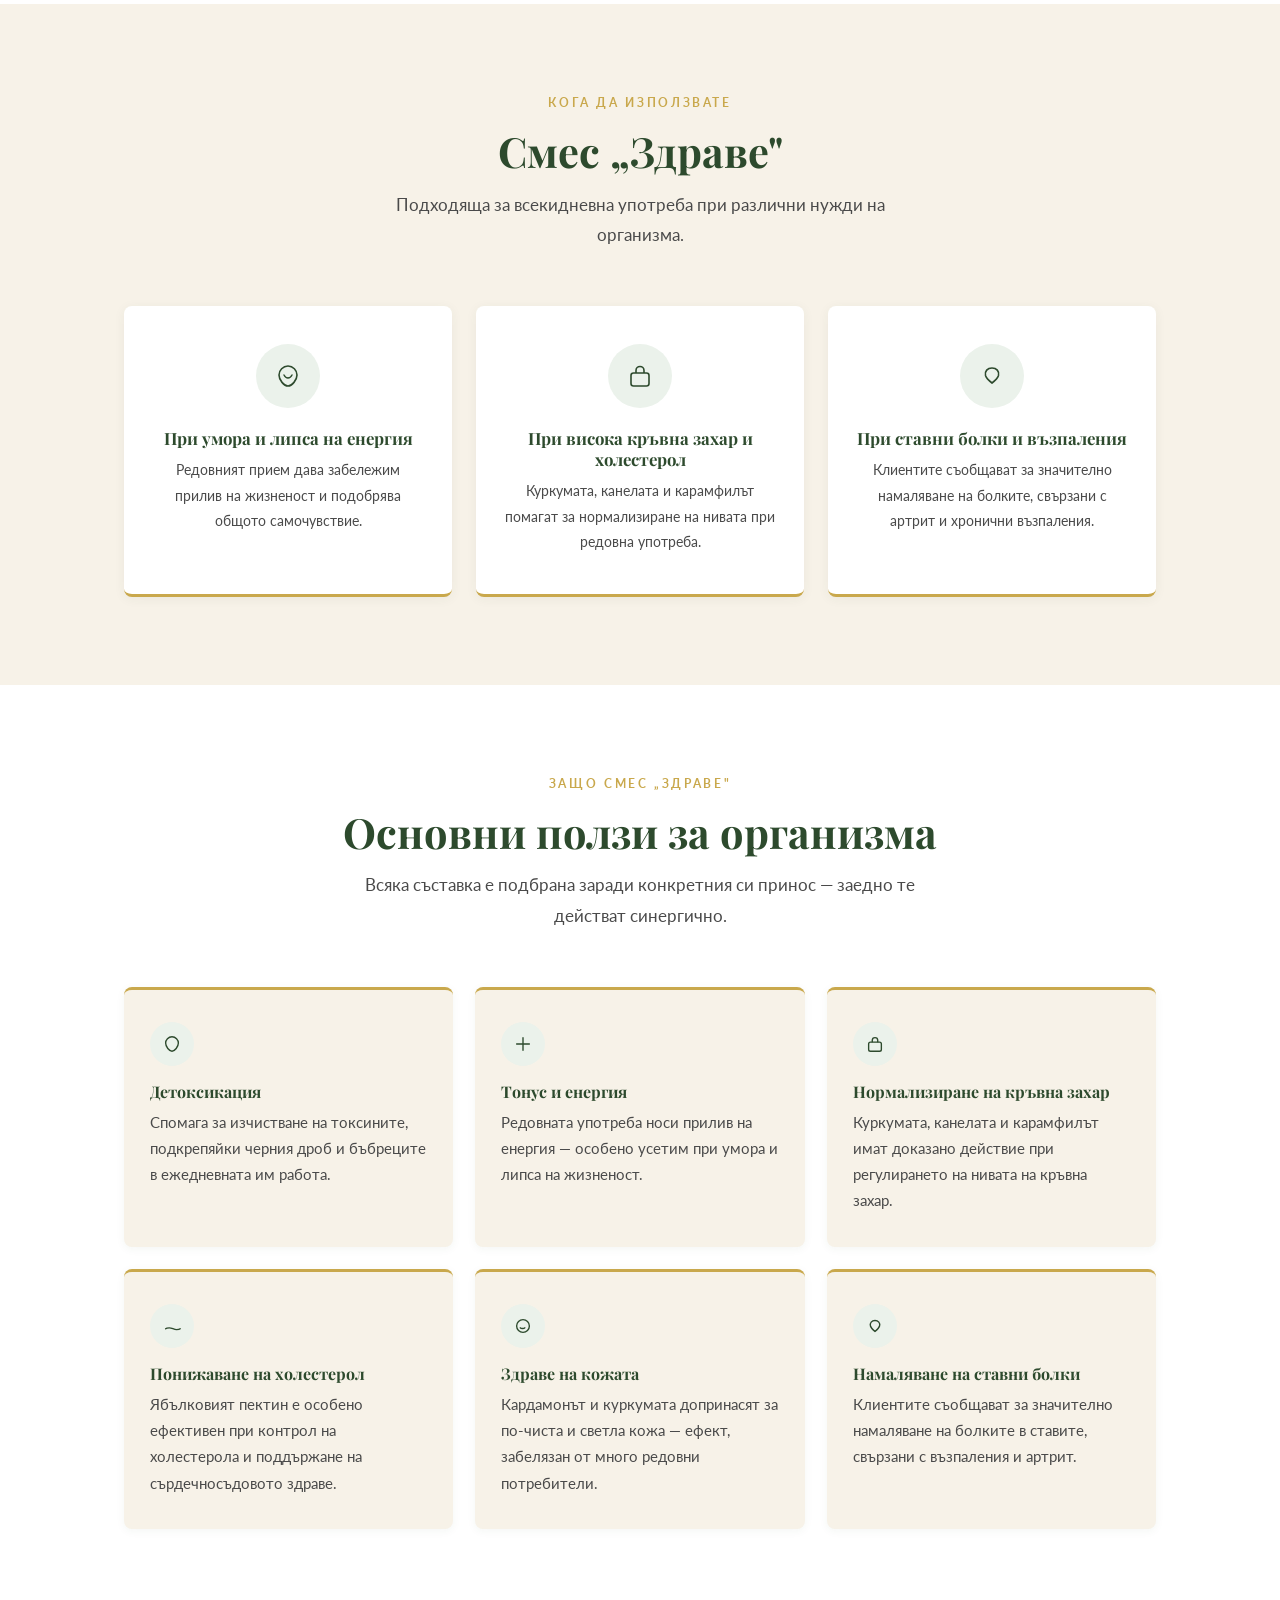
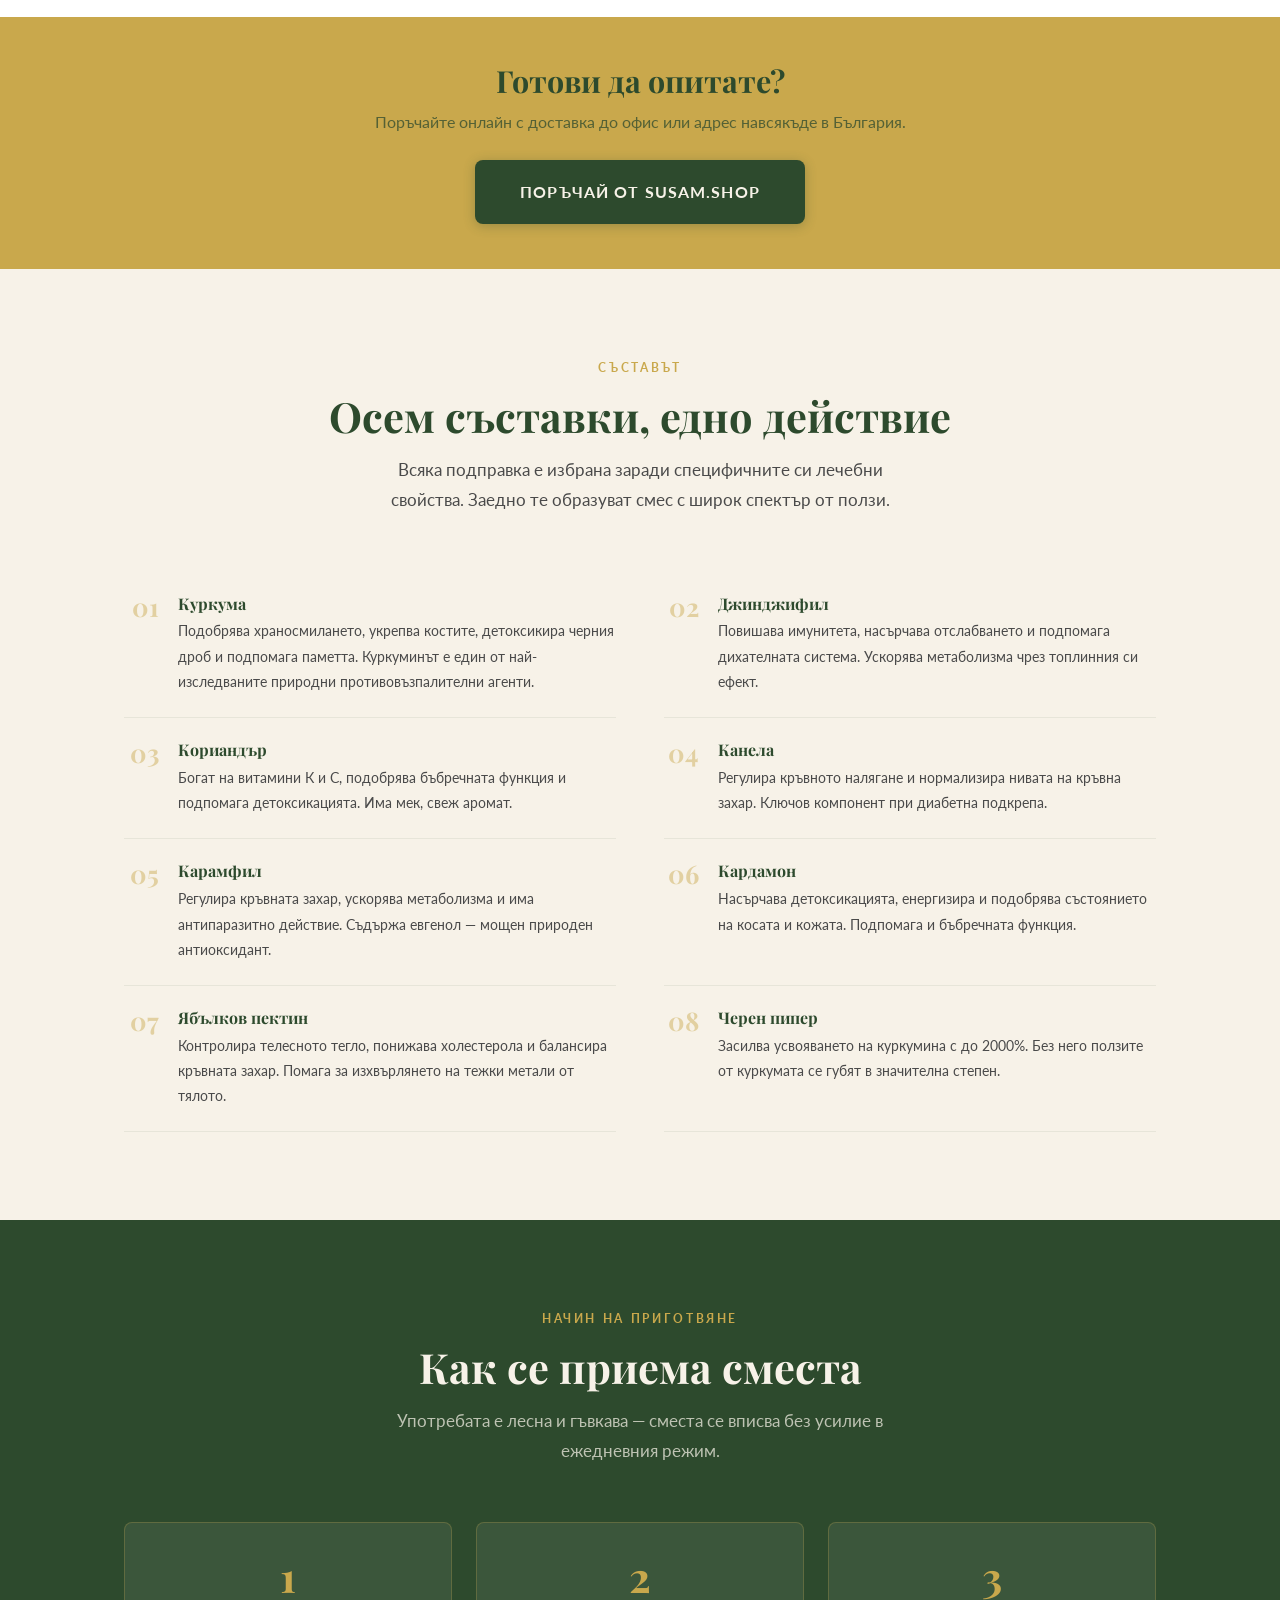
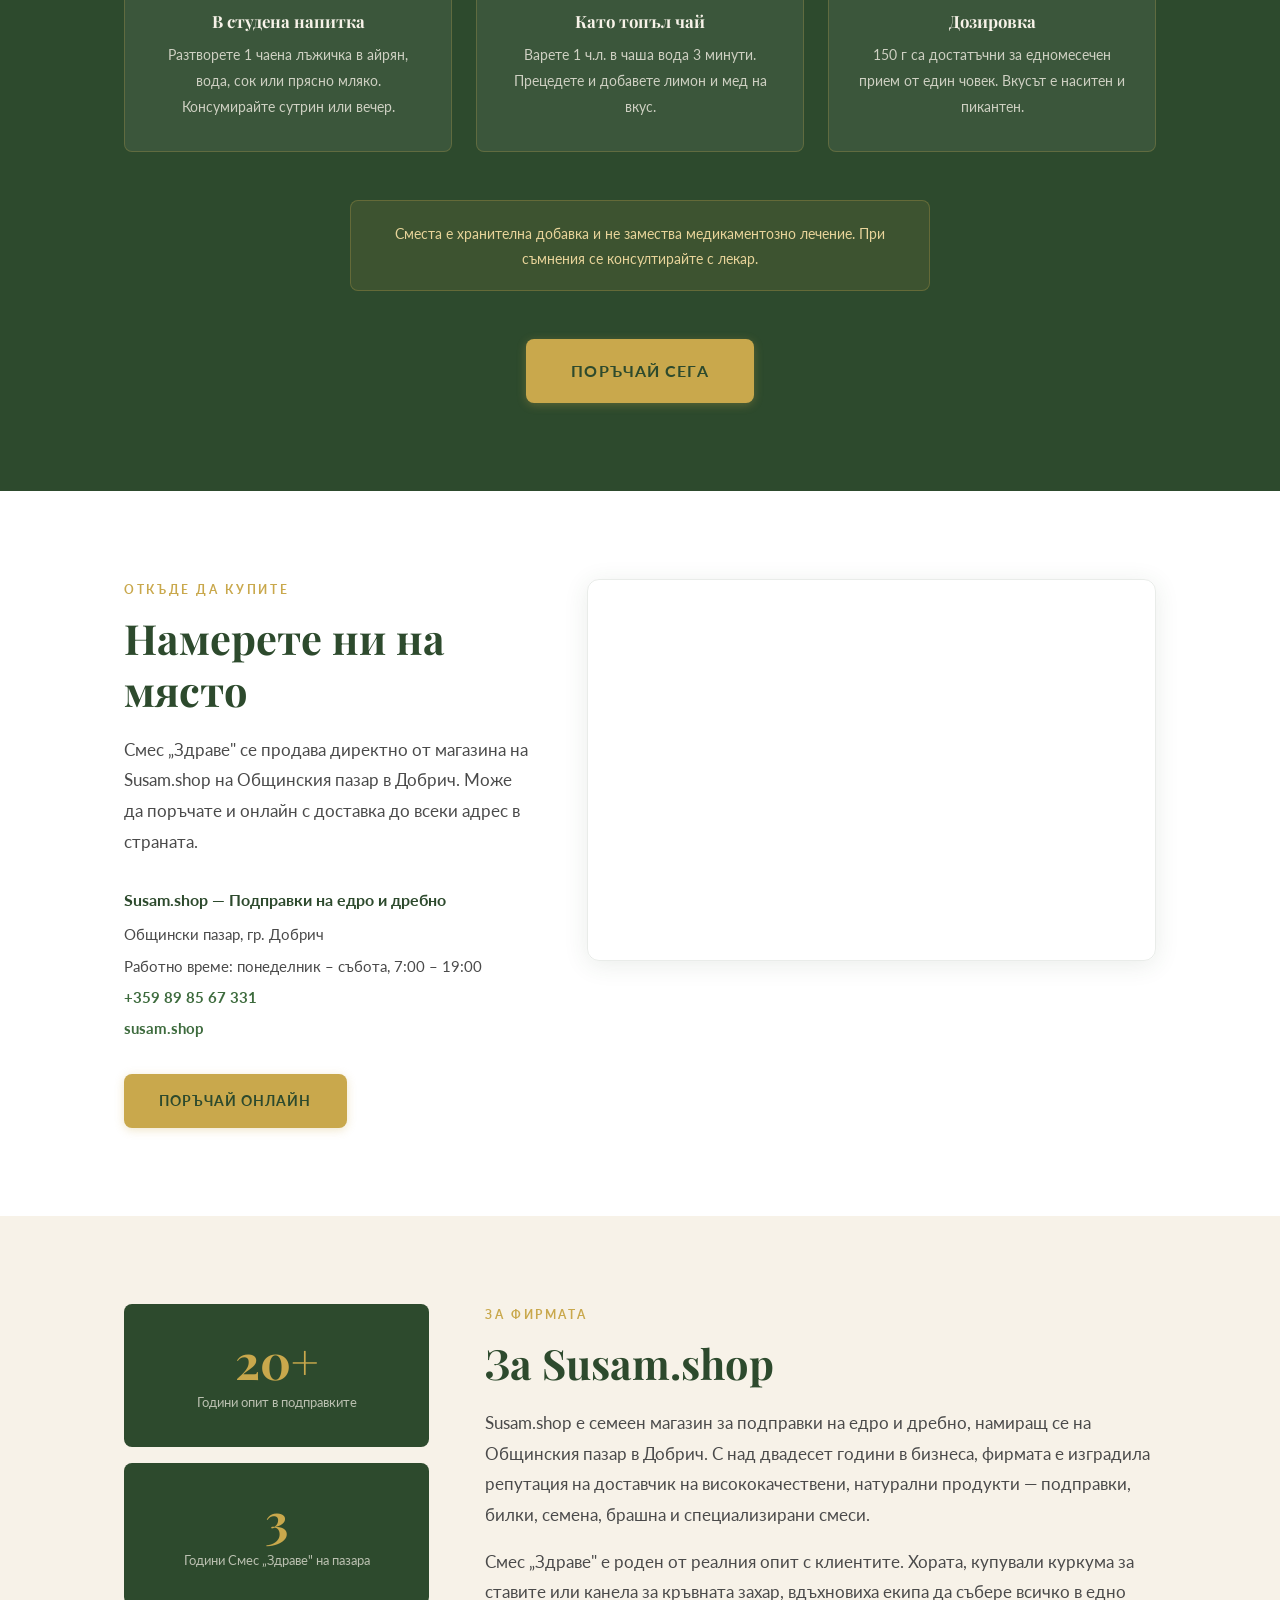
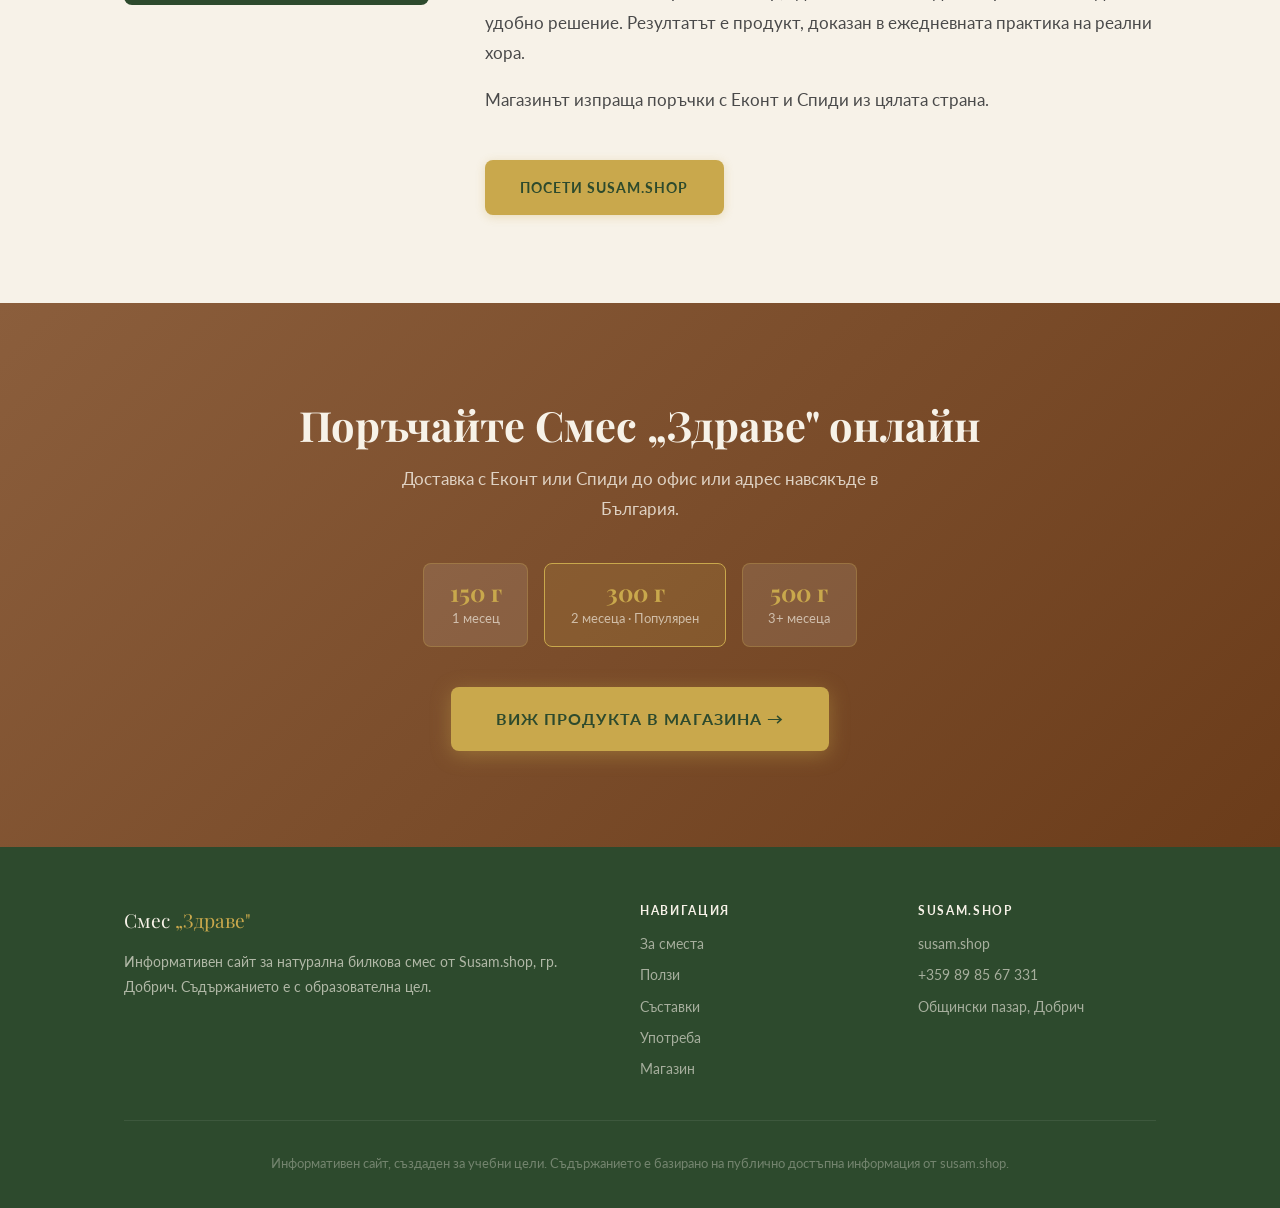
==== commit a7b9fdab: "Clean start with only index" ====
--- a/index.html
+++ b/index.html
@@ -3,520 +3,384 @@
 <head>
   <meta charset="UTF-8" />
   <meta name="viewport" content="width=device-width, initial-scale=1.0" />
-  <meta name="description" content="Смес Здраве е натурална билкова смес от куркума, джинджифил, канела и още 5 съставки. Подпомага детоксикацията, тонуса и нормализирането на кръвна захар." />
-  <meta name="keywords" content="смес здраве, билкова смес, натурални подправки, детоксикация, куркума, джинджифил, susam shop" />
+  <meta name="description" content="Смес Здраве е натурална билкова смес от куркума, джинджифил, канела и още 5 съставки. Подпомага детоксикацията, тонуса и нормализирането на кръвна захар. Купете онлайн от Susam.shop, Добрич." />
+  <meta name="keywords" content="смес здраве, билкова смес, натурални подправки, детоксикация, куркума джинджифил канела, susam shop добрич" />
   <meta property="og:title" content="Смес „Здраве" – натурална билкова смес за тонус и детоксикация" />
-  <meta property="og:description" content="Открийте ползите на 8 лечебни подправки в една удобна смес. Подходяща за ежедневна употреба." />
+  <meta property="og:description" content="Осем лечебни подправки в едно. Поръчайте онлайн от Susam.shop с доставка до цялата страна." />
   <meta property="og:type" content="website" />
-  <title>Смес „Здраве" – натурална билкова смес за тонус и детоксикация</title>
+  <title>Смес „Здраве" – натурална билкова смес за тонус и детоксикация | Susam.shop</title>
 
   <link rel="preconnect" href="https://fonts.googleapis.com" />
   <link rel="preconnect" href="https://fonts.gstatic.com" crossorigin />
   <link href="https://fonts.googleapis.com/css2?family=Playfair+Display:ital,wght@0,400;0,700;1,400&family=Lato:wght@300;400;700&display=swap" rel="stylesheet" />
 
   <style>
-    /* === TOKENS === */
     :root {
-      --green-dark:   #2D4A2D;
-      --green-mid:    #3D6B3D;
-      --green-light:  #E8F0E8;
-      --ivory:        #F7F2E8;
-      --brown:        #8B5E3C;
-      --gold:         #C9A84C;
-      --gold-light:   #E8D49A;
-      --text-dark:    #1C1C1C;
-      --text-mid:     #4A4A4A;
-      --text-light:   #7A7A7A;
-      --white:        #FFFFFF;
-
-      --font-display: 'Playfair Display', Georgia, serif;
-      --font-body:    'Lato', system-ui, sans-serif;
-
-      --radius:       6px;
-      --shadow:       0 4px 20px rgba(45, 74, 45, 0.12);
-    }
-
-    /* === RESET === */
+      --green-dark:  #2D4A2D;
+      --green-mid:   #3D6B3D;
+      --green-light: #EBF2EB;
+      --ivory:       #F7F2E8;
+      --brown:       #8B5E3C;
+      --gold:        #C9A84C;
+      --gold-light:  #E8D49A;
+      --text-dark:   #1C1C1C;
+      --text-mid:    #4A4A4A;
+      --white:       #FFFFFF;
+      --font-display:'Playfair Display', Georgia, serif;
+      --font-body:   'Lato', system-ui, sans-serif;
+      --radius:      8px;
+      --shadow:      0 4px 24px rgba(45,74,45,0.10);
+    }
+
     *, *::before, *::after { box-sizing: border-box; margin: 0; padding: 0; }
     html { scroll-behavior: smooth; }
-    body {
-      font-family: var(--font-body);
-      font-size: 17px;
-      line-height: 1.75;
-      color: var(--text-dark);
-      background: var(--ivory);
-    }
+    body { font-family: var(--font-body); font-size: 17px; line-height: 1.8; color: var(--text-dark); background: var(--ivory); }
     img { max-width: 100%; display: block; }
     a { color: var(--green-dark); text-decoration: none; }
     a:hover { text-decoration: underline; }
     a:focus-visible { outline: 3px solid var(--gold); outline-offset: 3px; }
 
-    /* === FADE IN === */
-    .fade-in {
-      opacity: 0;
-      transform: translateY(22px);
-      transition: opacity 0.65s ease, transform 0.65s ease;
-    }
+    .fade-in { opacity: 0; transform: translateY(20px); transition: opacity 0.6s ease, transform 0.6s ease; }
     .fade-in.visible { opacity: 1; transform: none; }
-    @media (prefers-reduced-motion: reduce) {
-      .fade-in { opacity: 1; transform: none; transition: none; }
-    }
-
-    /* === TYPOGRAPHY === */
-    h1, h2, h3, h4 { font-family: var(--font-display); font-weight: 700; line-height: 1.2; }
-    h1 { font-size: clamp(2rem, 5vw, 3.2rem); }
-    h2 { font-size: clamp(1.6rem, 3.5vw, 2.4rem); }
-    h3 { font-size: clamp(1.2rem, 2.5vw, 1.6rem); }
-    h4 { font-size: 1.1rem; }
+    @media (prefers-reduced-motion: reduce) { .fade-in { opacity: 1; transform: none; transition: none; } }
+
+    h1, h2, h3, h4 { font-family: var(--font-display); font-weight: 700; line-height: 1.25; }
+    h1 { font-size: clamp(2.2rem, 5vw, 3.4rem); }
+    h2 { font-size: clamp(1.7rem, 3.5vw, 2.6rem); }
+    h3 { font-size: clamp(1.1rem, 2vw, 1.4rem); }
     p { margin-bottom: 1rem; }
     p:last-child { margin-bottom: 0; }
 
-    /* === LAYOUT === */
-    .container { max-width: 1100px; margin: 0 auto; padding: 0 1.5rem; }
-    .container--narrow { max-width: 780px; margin: 0 auto; padding: 0 1.5rem; }
-
-    section { padding: 5rem 0; }
-    section:nth-child(even) { background: var(--white); }
-
-    /* === DIVIDER SPICE === */
-    .spice-divider {
-      display: flex;
-      align-items: center;
-      gap: 1.2rem;
-      margin: 2.5rem 0;
+    .container { max-width: 1080px; margin: 0 auto; padding: 0 1.5rem; }
+    .container--narrow { max-width: 740px; margin: 0 auto; padding: 0 1.5rem; }
+    section { padding: 5.5rem 0; }
+
+    .eyebrow {
+      display: block;
+      font-family: var(--font-body);
+      font-size: 0.75rem;
+      font-weight: 700;
+      letter-spacing: 0.22em;
+      text-transform: uppercase;
       color: var(--gold);
-    }
-    .spice-divider::before,
-    .spice-divider::after {
-      content: '';
-      flex: 1;
-      height: 1px;
-      background: linear-gradient(to right, transparent, var(--gold-light), transparent);
-    }
-    .spice-divider svg { flex-shrink: 0; }
-
-    /* === NAVBAR === */
+      margin-bottom: 0.7rem;
+    }
+
+    /* CTA BUTTON — reusable */
+    .btn {
+      display: inline-block;
+      background: var(--gold);
+      color: var(--green-dark);
+      font-family: var(--font-body);
+      font-weight: 700;
+      font-size: 0.9rem;
+      letter-spacing: 0.07em;
+      text-transform: uppercase;
+      padding: 0.9rem 2.2rem;
+      border-radius: var(--radius);
+      transition: background 0.2s, transform 0.15s, box-shadow 0.2s;
+      box-shadow: 0 2px 10px rgba(201,168,76,0.3);
+    }
+    .btn:hover { background: var(--gold-light); transform: translateY(-2px); box-shadow: 0 6px 18px rgba(201,168,76,0.35); text-decoration: none; }
+    .btn--outline {
+      background: transparent;
+      color: var(--ivory);
+      border: 2px solid rgba(201,168,76,0.6);
+      box-shadow: none;
+    }
+    .btn--outline:hover { background: rgba(201,168,76,0.12); transform: translateY(-2px); }
+    .btn--large { padding: 1.1rem 2.8rem; font-size: 1rem; }
+
+    /* ========= NAVBAR ========= */
     .navbar {
-      position: sticky;
-      top: 0;
-      z-index: 100;
+      position: sticky; top: 0; z-index: 100;
       background: var(--green-dark);
-      box-shadow: 0 2px 12px rgba(0,0,0,0.18);
+      box-shadow: 0 2px 16px rgba(0,0,0,0.15);
     }
     .navbar__inner {
-      display: flex;
-      align-items: center;
-      justify-content: space-between;
-      gap: 1rem;
-      padding: 0.9rem 1.5rem;
-      max-width: 1100px;
-      margin: 0 auto;
-    }
-    .navbar__brand {
-      font-family: var(--font-display);
-      font-size: 1.25rem;
-      font-weight: 700;
-      color: var(--ivory);
-      letter-spacing: 0.03em;
-    }
+      display: flex; align-items: center; justify-content: space-between; gap: 1rem;
+      padding: 1rem 1.5rem; max-width: 1080px; margin: 0 auto;
+    }
+    .navbar__brand { font-family: var(--font-display); font-size: 1.2rem; font-weight: 700; color: var(--ivory); }
     .navbar__brand span { color: var(--gold); }
-    .navbar__links {
-      display: flex;
-      gap: 1.8rem;
-      list-style: none;
-    }
-    .navbar__links a {
-      color: var(--ivory);
-      font-size: 0.9rem;
-      font-weight: 400;
-      letter-spacing: 0.04em;
-      text-transform: uppercase;
-      opacity: 0.85;
-      transition: opacity 0.2s;
-    }
-    .navbar__links a:hover { opacity: 1; text-decoration: none; }
-
-    /* mobile nav */
+    .navbar__links { display: flex; gap: 1.8rem; list-style: none; align-items: center; }
+    .navbar__links a { color: rgba(247,242,232,0.82); font-size: 0.88rem; font-weight: 400; letter-spacing: 0.05em; text-transform: uppercase; transition: color 0.2s; }
+    .navbar__links a:hover { color: var(--gold); text-decoration: none; }
+    .navbar__links .btn { padding: 0.55rem 1.3rem; font-size: 0.82rem; }
+
     .nav-toggle { display: none; background: none; border: none; cursor: pointer; padding: 4px; }
-    .nav-toggle span {
-      display: block;
-      width: 24px;
-      height: 2px;
-      background: var(--ivory);
-      margin: 5px 0;
-      transition: transform 0.3s;
-    }
-
-    @media (max-width: 700px) {
+    .nav-toggle span { display: block; width: 24px; height: 2px; background: var(--ivory); margin: 5px 0; }
+
+    @media (max-width: 820px) {
       .nav-toggle { display: block; }
       .navbar__links {
-        display: none;
-        flex-direction: column;
-        gap: 0;
-        position: absolute;
-        top: 100%;
-        left: 0;
-        right: 0;
-        background: var(--green-dark);
-        padding: 1rem 1.5rem 1.5rem;
+        display: none; flex-direction: column; gap: 0; align-items: flex-start;
+        position: absolute; top: 100%; left: 0; right: 0;
+        background: var(--green-dark); padding: 1rem 1.5rem 1.5rem;
       }
       .navbar__links.open { display: flex; }
       .navbar__links a { padding: 0.5rem 0; font-size: 1rem; }
-    }
-
-    /* === HERO === */
+      .navbar__links .btn { margin-top: 0.5rem; }
+    }
+
+    /* ========= HERO ========= */
     .hero {
-      background: linear-gradient(135deg, var(--green-dark) 0%, var(--green-mid) 60%, #4A7C4A 100%);
+      background: linear-gradient(140deg, var(--green-dark) 0%, #3A6040 55%, #4A7C4A 100%);
       color: var(--ivory);
-      padding: 6rem 0 5rem;
-      position: relative;
-      overflow: hidden;
+      padding: 7rem 0 6rem;
+      position: relative; overflow: hidden;
     }
     .hero::before {
       content: '';
-      position: absolute;
-      inset: 0;
-      background: url("data:image/svg+xml,%3Csvg xmlns='http://www.w3.org/2000/svg' width='60' height='60'%3E%3Ccircle cx='30' cy='30' r='1.5' fill='%23C9A84C' opacity='0.18'/%3E%3C/svg%3E") repeat;
+      position: absolute; inset: 0;
+      background: url("data:image/svg+xml,%3Csvg xmlns='http://www.w3.org/2000/svg' width='80' height='80'%3E%3Ccircle cx='40' cy='40' r='1' fill='%23C9A84C' opacity='0.10'/%3E%3C/svg%3E") repeat;
       pointer-events: none;
     }
     .hero__inner {
       position: relative;
-      display: grid;
-      grid-template-columns: 1fr 1fr;
-      gap: 3rem;
-      align-items: center;
-      max-width: 1100px;
-      margin: 0 auto;
-      padding: 0 1.5rem;
-    }
-    .hero__eyebrow {
-      font-family: var(--font-body);
-      font-size: 0.8rem;
-      font-weight: 700;
-      letter-spacing: 0.15em;
-      text-transform: uppercase;
-      color: var(--gold);
-      margin-bottom: 1rem;
-    }
-    .hero__title { color: var(--ivory); margin-bottom: 1.4rem; }
+      display: grid; grid-template-columns: 1fr 1fr; gap: 4rem; align-items: center;
+      max-width: 1080px; margin: 0 auto; padding: 0 1.5rem;
+    }
+    .hero__eyebrow { font-size: 0.78rem; font-weight: 700; letter-spacing: 0.2em; text-transform: uppercase; color: var(--gold); margin-bottom: 1.1rem; }
+    .hero__title { color: var(--ivory); margin-bottom: 1.5rem; }
     .hero__title em { font-style: italic; color: var(--gold-light); }
-    .hero__lead {
-      font-size: 1.1rem;
-      line-height: 1.8;
-      color: rgba(247,242,232,0.88);
-      margin-bottom: 2rem;
-    }
-    .hero__cta {
-      display: inline-block;
-      background: var(--gold);
-      color: var(--green-dark);
-      font-weight: 700;
-      font-size: 0.95rem;
-      letter-spacing: 0.05em;
-      text-transform: uppercase;
-      padding: 0.9rem 2rem;
-      border-radius: var(--radius);
-      transition: background 0.2s, transform 0.2s;
-    }
-    .hero__cta:hover { background: var(--gold-light); transform: translateY(-2px); text-decoration: none; }
-    .hero__visual {
-      display: flex;
-      justify-content: center;
-    }
-    .hero__bowl {
-      width: 320px;
-      height: 320px;
-      background: radial-gradient(circle at 40% 35%, rgba(201,168,76,0.25), transparent 65%),
-                  rgba(255,255,255,0.06);
+    .hero__lead { font-size: 1.1rem; color: rgba(247,242,232,0.85); margin-bottom: 2.2rem; }
+    .hero__ctas { display: flex; gap: 1rem; flex-wrap: wrap; }
+
+    /* floating badge */
+    .hero__badge {
+      display: inline-flex; align-items: center; gap: 0.5rem;
+      background: rgba(201,168,76,0.15);
+      border: 1px solid rgba(201,168,76,0.35);
+      border-radius: 100px;
+      padding: 0.45rem 1rem;
+      font-size: 0.82rem;
+      color: var(--gold-light);
+      margin-bottom: 1.5rem;
+    }
+    .hero__badge span { width: 6px; height: 6px; border-radius: 50%; background: var(--gold); display: inline-block; animation: pulse 2s infinite; }
+    @keyframes pulse { 0%,100%{opacity:1;} 50%{opacity:0.4;} }
+
+    .hero__visual { display: flex; justify-content: center; }
+    .hero__circle {
+      width: 300px; height: 300px;
       border-radius: 50%;
-      border: 1.5px solid rgba(201,168,76,0.3);
-      display: flex;
-      align-items: center;
-      justify-content: center;
-    }
-    .hero__bowl svg { opacity: 0.92; }
-
-    @media (max-width: 780px) {
+      border: 1px solid rgba(201,168,76,0.35);
+      background: radial-gradient(circle at 38% 38%, rgba(201,168,76,0.18), transparent 60%), rgba(255,255,255,0.04);
+      display: flex; align-items: center; justify-content: center;
+    }
+
+    @media (max-width: 760px) {
       .hero__inner { grid-template-columns: 1fr; text-align: center; }
+      .hero__ctas { justify-content: center; }
       .hero__visual { display: none; }
     }
 
-    /* === SECTION HEADERS === */
+    /* ========= TRUST BAR ========= */
+    .trust-bar { background: var(--green-dark); border-top: 1px solid rgba(201,168,76,0.15); padding: 1.4rem 0; }
+    .trust-bar__inner {
+      display: flex; align-items: center; justify-content: center; gap: 3rem; flex-wrap: wrap;
+      max-width: 1080px; margin: 0 auto; padding: 0 1.5rem;
+    }
+    .trust-item { display: flex; align-items: center; gap: 0.6rem; color: rgba(247,242,232,0.75); font-size: 0.87rem; }
+    .trust-item svg { flex-shrink: 0; }
+
+    /* ========= SECTION HEADER ========= */
     .section-header { text-align: center; margin-bottom: 3.5rem; }
-    .section-header__eyebrow {
-      font-family: var(--font-body);
-      font-size: 0.78rem;
-      font-weight: 700;
-      letter-spacing: 0.18em;
-      text-transform: uppercase;
-      color: var(--gold);
-      display: block;
-      margin-bottom: 0.6rem;
-    }
     .section-header h2 { color: var(--green-dark); }
-    .section-header p {
-      color: var(--text-mid);
-      max-width: 580px;
-      margin: 0.8rem auto 0;
-      font-size: 1.05rem;
-    }
-
-    /* === ABOUT SECTION === */
-    .about__grid {
-      display: grid;
-      grid-template-columns: 1fr 1fr;
-      gap: 3.5rem;
-      align-items: center;
-    }
+    .section-header p { color: var(--text-mid); max-width: 560px; margin: 0.8rem auto 0; font-size: 1.05rem; }
+    .section-header--light h2 { color: var(--ivory); }
+    .section-header--light p { color: rgba(247,242,232,0.72); }
+
+    /* ========= ABOUT ========= */
+    .about { background: var(--white); }
+    .about__grid { display: grid; grid-template-columns: 1fr 1fr; gap: 4rem; align-items: center; }
     .about__text h2 { color: var(--green-dark); margin-bottom: 1.2rem; }
     .about__text p { color: var(--text-mid); }
-    .about__badge-wrap { display: flex; gap: 1.2rem; flex-wrap: wrap; margin-top: 2rem; }
+    .about__badges { display: flex; gap: 0.8rem; flex-wrap: wrap; margin-top: 2rem 0 2.2rem; }
     .about__badge {
-      background: var(--green-light);
-      border: 1px solid rgba(45,74,45,0.18);
-      border-radius: 100px;
-      padding: 0.45rem 1.1rem;
-      font-size: 0.85rem;
-      font-weight: 700;
-      color: var(--green-dark);
-      display: flex;
-      align-items: center;
-      gap: 0.4rem;
-    }
-    .about__card {
-      background: var(--green-dark);
-      color: var(--ivory);
-      border-radius: 12px;
-      padding: 2.5rem;
-      box-shadow: var(--shadow);
-      position: relative;
-      overflow: hidden;
-    }
-    .about__card::before {
-      content: '"';
-      font-family: var(--font-display);
-      font-size: 9rem;
-      color: var(--gold);
-      opacity: 0.15;
-      position: absolute;
-      top: -1rem;
-      left: 1rem;
-      line-height: 1;
-    }
-    .about__card p {
-      position: relative;
-      font-size: 1.05rem;
-      line-height: 1.85;
-      color: rgba(247,242,232,0.9);
-    }
-    .about__card cite {
-      display: block;
-      margin-top: 1.2rem;
-      font-style: normal;
-      font-size: 0.85rem;
-      color: var(--gold-light);
-      font-weight: 700;
-    }
-    @media (max-width: 700px) {
-      .about__grid { grid-template-columns: 1fr; }
-    }
-
-    /* === BENEFITS === */
-    .benefits { background: var(--ivory); }
-    .benefits__grid {
-      display: grid;
-      grid-template-columns: repeat(3, 1fr);
-      gap: 1.5rem;
-    }
+      background: var(--green-light); border: 1px solid rgba(45,74,45,0.15);
+      border-radius: 100px; padding: 0.4rem 1rem;
+      font-size: 0.83rem; font-weight: 700; color: var(--green-dark);
+    }
+    .about__cta-wrap { margin-top: 2rem; }
+    .about__quote {
+      background: var(--green-dark); border-radius: 12px; padding: 2.8rem;
+      box-shadow: var(--shadow); position: relative; overflow: hidden;
+    }
+    .about__quote::before {
+      content: '"'; font-family: var(--font-display); font-size: 10rem;
+      color: var(--gold); opacity: 0.12;
+      position: absolute; top: -1.5rem; left: 1rem; line-height: 1;
+    }
+    .about__quote p { position: relative; font-size: 1.05rem; line-height: 1.9; color: rgba(247,242,232,0.9); }
+    .about__quote cite { display: block; margin-top: 1.2rem; font-style: normal; font-size: 0.83rem; color: var(--gold-light); font-weight: 700; }
+    @media (max-width: 700px) { .about__grid { grid-template-columns: 1fr; } }
+
+    /* ========= WHEN TO USE (inspired by nigari.bg) ========= */
+    .when { background: var(--ivory); }
+    .when__grid { display: grid; grid-template-columns: repeat(3, 1fr); gap: 1.5rem; }
+    .when-card {
+      background: var(--white);
+      border-radius: var(--radius);
+      padding: 2.4rem 1.8rem;
+      text-align: center;
+      box-shadow: 0 2px 12px rgba(45,74,45,0.06);
+      border-bottom: 3px solid var(--gold);
+      transition: transform 0.2s, box-shadow 0.2s;
+    }
+    .when-card:hover { transform: translateY(-4px); box-shadow: var(--shadow); }
+    .when-card__icon {
+      width: 64px; height: 64px; margin: 0 auto 1.2rem;
+      background: var(--green-light); border-radius: 50%;
+      display: flex; align-items: center; justify-content: center;
+    }
+    .when-card h3 { color: var(--green-dark); font-size: 1.05rem; margin-bottom: 0.5rem; }
+    .when-card p { font-size: 0.9rem; color: var(--text-mid); margin: 0; }
+    @media (max-width: 700px) { .when__grid { grid-template-columns: 1fr; } }
+
+    /* ========= BENEFITS ========= */
+    .benefits { background: var(--white); }
+    .benefits__grid { display: grid; grid-template-columns: repeat(3, 1fr); gap: 1.4rem; }
     .benefit-card {
-      background: var(--white);
-      border-radius: 10px;
-      padding: 2rem 1.6rem;
-      box-shadow: 0 2px 12px rgba(45,74,45,0.07);
+      background: var(--ivory);
+      border-radius: var(--radius); padding: 2rem 1.6rem;
+      box-shadow: 0 2px 10px rgba(45,74,45,0.05);
       border-top: 3px solid var(--gold);
-      transition: transform 0.25s, box-shadow 0.25s;
+      transition: transform 0.2s, box-shadow 0.2s;
     }
     .benefit-card:hover { transform: translateY(-4px); box-shadow: var(--shadow); }
     .benefit-card__icon {
-      width: 48px;
-      height: 48px;
-      background: var(--green-light);
-      border-radius: 50%;
-      display: flex;
-      align-items: center;
-      justify-content: center;
-      margin-bottom: 1.1rem;
-    }
-    .benefit-card h3 {
-      font-size: 1.05rem;
-      color: var(--green-dark);
-      margin-bottom: 0.6rem;
-    }
-    .benefit-card p { font-size: 0.92rem; color: var(--text-mid); margin: 0; }
-    @media (max-width: 800px) {
-      .benefits__grid { grid-template-columns: 1fr 1fr; }
-    }
-    @media (max-width: 500px) {
-      .benefits__grid { grid-template-columns: 1fr; }
-    }
-
-    /* === INGREDIENTS === */
-    .ingredients { background: var(--white); }
-    .ingredients__list {
-      display: grid;
-      grid-template-columns: 1fr 1fr;
-      gap: 1.2rem 2.5rem;
-    }
+      width: 44px; height: 44px; background: var(--green-light);
+      border-radius: 50%; display: flex; align-items: center; justify-content: center; margin-bottom: 1rem;
+    }
+    .benefit-card h3 { font-size: 1rem; color: var(--green-dark); margin-bottom: 0.5rem; }
+    .benefit-card p { font-size: 0.91rem; color: var(--text-mid); margin: 0; }
+    @media (max-width: 800px) { .benefits__grid { grid-template-columns: 1fr 1fr; } }
+    @media (max-width: 500px) { .benefits__grid { grid-template-columns: 1fr; } }
+
+    /* ========= MID-PAGE CTA STRIP ========= */
+    .cta-strip {
+      background: var(--gold);
+      padding: 2.8rem 0;
+      text-align: center;
+    }
+    .cta-strip h2 { color: var(--green-dark); font-size: clamp(1.3rem, 2.5vw, 1.9rem); margin-bottom: 0.5rem; }
+    .cta-strip p { color: rgba(45,74,45,0.75); font-size: 1rem; margin-bottom: 1.5rem; }
+    .cta-strip .btn { background: var(--green-dark); color: var(--ivory); box-shadow: 0 2px 12px rgba(45,74,45,0.3); }
+    .cta-strip .btn:hover { background: var(--green-mid); }
+
+    /* ========= INGREDIENTS ========= */
+    .ingredients { background: var(--ivory); }
+    .ingredients__grid { display: grid; grid-template-columns: 1fr 1fr; gap: 0 3rem; }
     .ingredient {
-      display: flex;
-      gap: 1rem;
-      align-items: flex-start;
-      padding: 1.2rem 0;
-      border-bottom: 1px solid rgba(45,74,45,0.1);
+      display: flex; gap: 1.2rem; align-items: flex-start;
+      padding: 1.4rem 0; border-bottom: 1px solid rgba(45,74,45,0.08);
     }
     .ingredient__num {
-      font-family: var(--font-display);
-      font-size: 1.8rem;
-      font-weight: 700;
-      color: var(--gold);
-      opacity: 0.5;
-      line-height: 1;
-      min-width: 2rem;
-      text-align: right;
-    }
-    .ingredient__body h4 { color: var(--green-dark); margin-bottom: 0.3rem; }
-    .ingredient__body p { font-size: 0.9rem; color: var(--text-mid); margin: 0; }
-    @media (max-width: 680px) {
-      .ingredients__list { grid-template-columns: 1fr; }
-    }
-
-    /* === USAGE === */
-    .usage { background: var(--green-dark); color: var(--ivory); }
-    .usage .section-header__eyebrow { color: var(--gold); }
-    .usage .section-header h2 { color: var(--ivory); }
-    .usage .section-header p { color: rgba(247,242,232,0.75); }
-    .usage__steps {
-      display: grid;
-      grid-template-columns: repeat(3, 1fr);
-      gap: 2rem;
-    }
-    .usage__step {
-      background: rgba(255,255,255,0.06);
-      border: 1px solid rgba(201,168,76,0.22);
-      border-radius: 10px;
-      padding: 2rem 1.5rem;
-      text-align: center;
-    }
-    .usage__step__num {
-      font-family: var(--font-display);
-      font-size: 2.8rem;
-      font-weight: 700;
-      color: var(--gold);
-      line-height: 1;
-      margin-bottom: 0.8rem;
-    }
-    .usage__step h3 { color: var(--ivory); font-size: 1.1rem; margin-bottom: 0.6rem; }
-    .usage__step p { font-size: 0.92rem; color: rgba(247,242,232,0.75); margin: 0; }
+      font-family: var(--font-display); font-size: 1.6rem; font-weight: 700;
+      color: var(--gold); opacity: 0.45; line-height: 1; min-width: 2.2rem; text-align: right;
+    }
+    .ingredient h4 { color: var(--green-dark); margin-bottom: 0.3rem; font-size: 1rem; }
+    .ingredient p { font-size: 0.88rem; color: var(--text-mid); margin: 0; }
+    @media (max-width: 640px) { .ingredients__grid { grid-template-columns: 1fr; } }
+
+    /* ========= USAGE ========= */
+    .usage { background: var(--green-dark); }
+    .usage .eyebrow { color: var(--gold); }
+
+    .usage__grid { display: grid; grid-template-columns: repeat(3, 1fr); gap: 1.5rem; }
+    .usage__card {
+      background: rgba(255,255,255,0.07);
+      border: 1px solid rgba(201,168,76,0.25);
+      border-radius: var(--radius); padding: 2rem 1.6rem; text-align: center;
+    }
+    .usage__num { font-family: var(--font-display); font-size: 2.6rem; font-weight: 700; color: var(--gold); line-height: 1; margin-bottom: 0.9rem; }
+    .usage__card h3 { color: var(--ivory); font-size: 1.05rem; margin-bottom: 0.6rem; }
+    .usage__card p { font-size: 0.9rem; color: rgba(247,242,232,0.78); margin: 0; }
     .usage__note {
-      text-align: center;
-      margin-top: 3rem;
-      padding: 1.2rem 2rem;
-      background: rgba(201,168,76,0.12);
+      margin: 3rem auto 0; padding: 1.2rem 2rem;
+      background: rgba(201,168,76,0.1); border: 1px solid rgba(201,168,76,0.28);
+      border-radius: var(--radius); font-size: 0.87rem; color: var(--gold-light);
+      max-width: 580px; text-align: center;
+    }
+    .usage__cta { text-align: center; margin-top: 3rem; }
+    @media (max-width: 700px) { .usage__grid { grid-template-columns: 1fr; } }
+
+    /* ========= MAP (inspired by nigari.bg) ========= */
+    .where { background: var(--white); }
+    .where__inner { display: grid; grid-template-columns: 1fr 1.4fr; gap: 3.5rem; align-items: start; }
+    .where__text h2 { color: var(--green-dark); margin-bottom: 1.2rem; }
+    .where__text p { color: var(--text-mid); }
+    .where__text address { font-style: normal; margin-top: 1.8rem; }
+    .where__text address strong { color: var(--green-dark); font-size: 1rem; display: block; margin-bottom: 0.4rem; }
+    .where__text address p { font-size: 0.92rem; color: var(--text-mid); margin-bottom: 0.3rem; }
+    .where__text address a { color: var(--green-mid); font-weight: 700; }
+    .where__map {
+      border-radius: 12px; overflow: hidden;
+      box-shadow: var(--shadow);
+      border: 1px solid rgba(45,74,45,0.1);
+    }
+    .where__map iframe { display: block; width: 100%; height: 380px; border: none; }
+    @media (max-width: 700px) { .where__inner { grid-template-columns: 1fr; } .where__map iframe { height: 280px; } }
+
+    /* ========= COMPANY ========= */
+    .company { background: var(--ivory); }
+    .company__inner { display: grid; grid-template-columns: 1fr 2.2fr; gap: 3.5rem; align-items: start; }
+    .stat-card { background: var(--green-dark); color: var(--ivory); border-radius: var(--radius); padding: 2rem; text-align: center; margin-bottom: 1rem; }
+    .stat-card__num { font-family: var(--font-display); font-size: 3rem; font-weight: 700; color: var(--gold); line-height: 1; }
+    .stat-card__label { font-size: 0.83rem; color: rgba(247,242,232,0.7); margin-top: 0.4rem; }
+    .company__text h2 { color: var(--green-dark); margin-bottom: 1.2rem; }
+    .company__text p { color: var(--text-mid); }
+    .company__text .btn { margin-top: 1.8rem; }
+    @media (max-width: 700px) { .company__inner { grid-template-columns: 1fr; } }
+
+    /* ========= FINAL CTA ========= */
+    .cta-final {
+      background: linear-gradient(135deg, var(--brown) 0%, #6B3C1A 100%);
+      text-align: center; padding: 6rem 0;
+    }
+    .cta-final h2 { color: var(--ivory); margin-bottom: 0.8rem; }
+    .cta-final p { color: rgba(247,242,232,0.8); font-size: 1.05rem; max-width: 500px; margin: 0 auto 2.4rem; }
+    .cta-final .btn--large { box-shadow: 0 4px 20px rgba(201,168,76,0.4); }
+
+    /* packages */
+    .packages {
+      display: flex; justify-content: center; gap: 1rem; flex-wrap: wrap; margin-bottom: 2.5rem;
+    }
+    .package {
+      background: rgba(255,255,255,0.1);
       border: 1px solid rgba(201,168,76,0.3);
       border-radius: var(--radius);
-      font-size: 0.88rem;
-      color: var(--gold-light);
-      max-width: 600px;
-      margin-left: auto;
-      margin-right: auto;
-    }
-    @media (max-width: 700px) {
-      .usage__steps { grid-template-columns: 1fr; }
-    }
-
-    /* === ABOUT COMPANY === */
-    .company { background: var(--ivory); }
-    .company__inner {
-      display: grid;
-      grid-template-columns: 1fr 2fr;
-      gap: 3rem;
-      align-items: start;
-    }
-    .company__stat {
-      background: var(--green-dark);
+      padding: 1rem 1.6rem;
+      text-align: center;
       color: var(--ivory);
-      border-radius: 10px;
-      padding: 2rem;
-      text-align: center;
-      margin-bottom: 1rem;
-    }
-    .company__stat__num {
-      font-family: var(--font-display);
-      font-size: 3rem;
-      font-weight: 700;
-      color: var(--gold);
-      line-height: 1;
-    }
-    .company__stat__label { font-size: 0.85rem; color: rgba(247,242,232,0.75); margin-top: 0.3rem; }
-    .company__text h2 { color: var(--green-dark); margin-bottom: 1.2rem; }
-    .company__text p { color: var(--text-mid); }
-    @media (max-width: 700px) {
-      .company__inner { grid-template-columns: 1fr; }
-    }
-
-    /* === CTA BANNER === */
-    .cta-banner {
-      background: linear-gradient(135deg, var(--brown) 0%, #6B3E1C 100%);
-      color: var(--ivory);
-      padding: 4.5rem 0;
-      text-align: center;
-    }
-    .cta-banner h2 { color: var(--ivory); margin-bottom: 0.8rem; }
-    .cta-banner p { color: rgba(247,242,232,0.82); font-size: 1.05rem; max-width: 500px; margin: 0 auto 2rem; }
-    .cta-banner__btn {
-      display: inline-block;
-      background: var(--gold);
-      color: var(--green-dark);
-      font-weight: 700;
-      font-size: 1rem;
-      letter-spacing: 0.04em;
-      text-transform: uppercase;
-      padding: 1rem 2.4rem;
-      border-radius: var(--radius);
-      transition: background 0.2s, transform 0.2s;
-    }
-    .cta-banner__btn:hover { background: var(--gold-light); transform: translateY(-2px); text-decoration: none; }
-
-    /* === FOOTER === */
-    footer {
-      background: var(--green-dark);
-      color: rgba(247,242,232,0.7);
-      padding: 3rem 0 2rem;
-      font-size: 0.88rem;
-    }
-    .footer__inner {
-      display: grid;
-      grid-template-columns: 2fr 1fr 1fr;
-      gap: 2.5rem;
-      padding-bottom: 2rem;
-      border-bottom: 1px solid rgba(255,255,255,0.1);
-    }
-    .footer__brand {
-      font-family: var(--font-display);
-      font-size: 1.2rem;
-      color: var(--ivory);
-      margin-bottom: 0.8rem;
-    }
+      transition: background 0.2s, border-color 0.2s;
+      cursor: default;
+    }
+    .package__weight { font-family: var(--font-display); font-size: 1.5rem; font-weight: 700; color: var(--gold); line-height: 1; }
+    .package__label { font-size: 0.8rem; color: rgba(247,242,232,0.65); margin-top: 0.2rem; }
+    .package--featured {
+      background: rgba(201,168,76,0.15);
+      border-color: var(--gold);
+    }
+
+    /* ========= FOOTER ========= */
+    footer { background: var(--green-dark); color: rgba(247,242,232,0.65); padding: 3.5rem 0 2rem; font-size: 0.87rem; }
+    .footer__grid {
+      display: grid; grid-template-columns: 2fr 1fr 1fr; gap: 2.5rem;
+      padding-bottom: 2rem; margin-bottom: 2rem;
+      border-bottom: 1px solid rgba(255,255,255,0.08);
+    }
+    .footer__brand { font-family: var(--font-display); font-size: 1.2rem; color: var(--ivory); margin-bottom: 0.7rem; }
     .footer__brand span { color: var(--gold); }
-    footer h4 { color: var(--ivory); font-family: var(--font-body); font-size: 0.8rem; text-transform: uppercase; letter-spacing: 0.12em; margin-bottom: 0.8rem; }
+    footer h4 { color: var(--ivory); font-family: var(--font-body); font-size: 0.75rem; text-transform: uppercase; letter-spacing: 0.14em; margin-bottom: 0.8rem; }
     footer ul { list-style: none; }
     footer ul li { margin-bottom: 0.4rem; }
-    footer ul li a { color: rgba(247,242,232,0.65); font-size: 0.88rem; transition: color 0.2s; }
+    footer ul li a { color: rgba(247,242,232,0.6); transition: color 0.2s; }
     footer ul li a:hover { color: var(--gold); text-decoration: none; }
-    .footer__bottom { padding-top: 1.5rem; text-align: center; font-size: 0.8rem; color: rgba(247,242,232,0.4); }
-    @media (max-width: 680px) {
-      .footer__inner { grid-template-columns: 1fr; gap: 1.5rem; }
-    }
+    .footer__bottom { text-align: center; font-size: 0.79rem; color: rgba(247,242,232,0.35); }
+    @media (max-width: 640px) { .footer__grid { grid-template-columns: 1fr; gap: 1.5rem; } }
   </style>
 </head>
 
@@ -526,7 +390,8 @@
   <nav class="navbar" aria-label="Основна навигация">
     <div class="navbar__inner">
       <a href="#" class="navbar__brand">Смес <span>„Здраве"</span></a>
-      <button class="nav-toggle" aria-label="Отвори меню" aria-expanded="false" onclick="toggleNav(this)">
+      <button class="nav-toggle" aria-label="Отвори меню" aria-expanded="false"
+        onclick="this.setAttribute('aria-expanded', document.getElementById('nav-links').classList.toggle('open')); return false;">
         <span></span><span></span><span></span>
       </button>
       <ul class="navbar__links" id="nav-links">
@@ -534,8 +399,8 @@
         <li><a href="#benefits">Ползи</a></li>
         <li><a href="#ingredients">Съставки</a></li>
         <li><a href="#usage">Употреба</a></li>
-        <li><a href="#company">За фирмата</a></li>
-        <li><a href="#order">Поръчка</a></li>
+        <li><a href="#where">Магазин</a></li>
+        <li><a href="#order" class="btn">Купи сега</a></li>
       </ul>
     </div>
   </nav>
@@ -543,66 +408,77 @@
   <!-- HERO -->
   <header class="hero">
     <div class="hero__inner">
-      <div class="hero__content fade-in">
-        <p class="hero__eyebrow">Натурална билкова смес</p>
+      <div class="fade-in">
+        <div class="hero__badge"><span></span> Натурален продукт от Susam.shop, Добрич</div>
+        <p class="hero__eyebrow">Натурална билкова смес · 8 съставки</p>
         <h1 class="hero__title">Смес <em>„Здраве"</em> — чаена лъжичка здраве всеки ден</h1>
-        <p class="hero__lead">Осем лечебни подправки, събрани в една смес с над двадесетгодишна история. Подпомага детоксикацията, нормализирането на кръвна захар и холестерол, и дава прилив на енергия.</p>
-        <a href="#order" class="hero__cta">Към продукта</a>
+        <p class="hero__lead">Осем лечебни подправки в едно — подпомага детоксикацията, нормализирането на кръвна захар и холестерол, и носи прилив на енергия при редовна употреба.</p>
+        <div class="hero__ctas">
+          <a href="#order" class="btn btn--large">Поръчай сега</a>
+          <a href="#about" class="btn btn--outline btn--large">Научи повече</a>
+        </div>
       </div>
       <div class="hero__visual fade-in">
-        <div class="hero__bowl">
-          <!-- Stylised spice bowl SVG -->
-          <svg width="220" height="220" viewBox="0 0 220 220" fill="none" xmlns="http://www.w3.org/2000/svg" aria-hidden="true">
-            <ellipse cx="110" cy="135" rx="88" ry="42" fill="rgba(201,168,76,0.15)" stroke="#C9A84C" stroke-width="1.5"/>
-            <path d="M22 135 Q30 95 110 85 Q190 95 198 135" stroke="#C9A84C" stroke-width="1.5" fill="rgba(45,74,45,0.35)"/>
-            <ellipse cx="110" cy="135" rx="88" ry="12" fill="rgba(201,168,76,0.22)" stroke="#C9A84C" stroke-width="1"/>
-            <!-- spice dots -->
-            <circle cx="85" cy="120" r="4" fill="#C9A84C" opacity="0.7"/>
-            <circle cx="110" cy="115" r="5" fill="#E8D49A" opacity="0.6"/>
-            <circle cx="135" cy="122" r="3.5" fill="#8B5E3C" opacity="0.8"/>
-            <circle cx="95" cy="108" r="3" fill="#C9A84C" opacity="0.5"/>
-            <circle cx="122" cy="110" r="4" fill="#3D6B3D" opacity="0.6"/>
-            <!-- steam lines -->
-            <path d="M90 82 Q86 70 90 58" stroke="rgba(247,242,232,0.3)" stroke-width="1.5" stroke-linecap="round" fill="none"/>
-            <path d="M110 78 Q106 64 110 50" stroke="rgba(247,242,232,0.25)" stroke-width="1.5" stroke-linecap="round" fill="none"/>
-            <path d="M130 80 Q126 68 130 56" stroke="rgba(247,242,232,0.2)" stroke-width="1.5" stroke-linecap="round" fill="none"/>
+        <div class="hero__circle">
+          <svg width="210" height="210" viewBox="0 0 220 220" fill="none" xmlns="http://www.w3.org/2000/svg" aria-hidden="true">
+            <ellipse cx="110" cy="138" rx="86" ry="40" fill="rgba(201,168,76,0.12)" stroke="#C9A84C" stroke-width="1.2"/>
+            <path d="M24 138 Q32 96 110 86 Q188 96 196 138" stroke="#C9A84C" stroke-width="1.2" fill="rgba(45,74,45,0.3)"/>
+            <ellipse cx="110" cy="138" rx="86" ry="11" fill="rgba(201,168,76,0.18)" stroke="#C9A84C" stroke-width="0.8"/>
+            <circle cx="84" cy="122" r="4.5" fill="#C9A84C" opacity="0.65"/>
+            <circle cx="110" cy="116" r="5.5" fill="#E8D49A" opacity="0.55"/>
+            <circle cx="136" cy="124" r="3.5" fill="#8B5E3C" opacity="0.75"/>
+            <circle cx="96" cy="110" r="3" fill="#C9A84C" opacity="0.45"/>
+            <circle cx="123" cy="112" r="4" fill="#3D6B3D" opacity="0.55"/>
+            <path d="M90 82 Q86 70 90 58" stroke="rgba(247,242,232,0.28)" stroke-width="1.5" stroke-linecap="round" fill="none"/>
+            <path d="M110 78 Q106 64 110 50" stroke="rgba(247,242,232,0.22)" stroke-width="1.5" stroke-linecap="round" fill="none"/>
+            <path d="M130 80 Q126 68 130 56" stroke="rgba(247,242,232,0.18)" stroke-width="1.5" stroke-linecap="round" fill="none"/>
           </svg>
         </div>
       </div>
     </div>
   </header>
 
-  <!-- SPICE DIVIDER -->
-  <div class="container" style="padding-top:2.5rem; padding-bottom:0;">
-    <div class="spice-divider">
-      <svg width="22" height="22" viewBox="0 0 22 22" fill="none" aria-hidden="true"><circle cx="11" cy="11" r="5" fill="#C9A84C" opacity="0.7"/><circle cx="11" cy="11" r="9" stroke="#C9A84C" stroke-width="1" fill="none" opacity="0.35"/></svg>
+  <!-- TRUST BAR -->
+  <div class="trust-bar">
+    <div class="trust-bar__inner">
+      <div class="trust-item">
+        <svg width="16" height="16" viewBox="0 0 16 16" fill="none" aria-hidden="true"><circle cx="8" cy="8" r="7" stroke="#C9A84C" stroke-width="1.2"/><path d="M5 8l2 2 4-4" stroke="#C9A84C" stroke-width="1.4" stroke-linecap="round" stroke-linejoin="round"/></svg>
+        100% натурален
+      </div>
+      <div class="trust-item">
+        <svg width="16" height="16" viewBox="0 0 16 16" fill="none" aria-hidden="true"><circle cx="8" cy="8" r="7" stroke="#C9A84C" stroke-width="1.2"/><path d="M5 8l2 2 4-4" stroke="#C9A84C" stroke-width="1.4" stroke-linecap="round" stroke-linejoin="round"/></svg>
+        Без изкуствени добавки
+      </div>
+      <div class="trust-item">
+        <svg width="16" height="16" viewBox="0 0 16 16" fill="none" aria-hidden="true"><circle cx="8" cy="8" r="7" stroke="#C9A84C" stroke-width="1.2"/><path d="M5 8l2 2 4-4" stroke="#C9A84C" stroke-width="1.4" stroke-linecap="round" stroke-linejoin="round"/></svg>
+        20+ години опит
+      </div>
+      <div class="trust-item">
+        <svg width="16" height="16" viewBox="0 0 16 16" fill="none" aria-hidden="true"><circle cx="8" cy="8" r="7" stroke="#C9A84C" stroke-width="1.2"/><path d="M5 8l2 2 4-4" stroke="#C9A84C" stroke-width="1.4" stroke-linecap="round" stroke-linejoin="round"/></svg>
+        Доставка с Еконт и Спиди
+      </div>
     </div>
   </div>
 
   <!-- ABOUT -->
-  <section id="about">
+  <section id="about" class="about">
     <div class="container">
       <div class="about__grid">
         <div class="about__text fade-in">
+          <span class="eyebrow">За сместа</span>
           <h2>Какво е Смес „Здраве"?</h2>
-          <p>Смес „Здраве" е натурална комбинация от осем лечебни подправки, съставена от екипа на Susam.shop въз основа на дългогодишен опит с клиенти, търсещи природни решения за своето здраве. Тъй като всеки организъм е различен, сместа действа по различен начин, но при редовна употреба мнозина забелязват осезаем ефект.</p>
+          <p>Смес „Здраве" е натурална комбинация от осем лечебни подправки, съставена от екипа на Susam.shop въз основа на дългогодишен опит с клиенти, търсещи природни решения за своето здраве.</p>
           <p>Продуктът е хранителна добавка и не замества медикаментозно лечение. Предназначен е за хора, които искат да подкрепят тялото си по естествен начин — с проверени съставки, без изкуствени добавки.</p>
-          <div class="about__badge-wrap">
-            <span class="about__badge">
-              <svg width="14" height="14" viewBox="0 0 14 14" fill="none" aria-hidden="true"><circle cx="7" cy="7" r="6" stroke="#2D4A2D" stroke-width="1.5"/><path d="M4 7l2 2 4-4" stroke="#2D4A2D" stroke-width="1.5" stroke-linecap="round" stroke-linejoin="round"/></svg>
-              100% натурален
-            </span>
-            <span class="about__badge">
-              <svg width="14" height="14" viewBox="0 0 14 14" fill="none" aria-hidden="true"><circle cx="7" cy="7" r="6" stroke="#2D4A2D" stroke-width="1.5"/><path d="M4 7l2 2 4-4" stroke="#2D4A2D" stroke-width="1.5" stroke-linecap="round" stroke-linejoin="round"/></svg>
-              Без изкуствени добавки
-            </span>
-            <span class="about__badge">
-              <svg width="14" height="14" viewBox="0 0 14 14" fill="none" aria-hidden="true"><circle cx="7" cy="7" r="6" stroke="#2D4A2D" stroke-width="1.5"/><path d="M4 7l2 2 4-4" stroke="#2D4A2D" stroke-width="1.5" stroke-linecap="round" stroke-linejoin="round"/></svg>
-              20+ години опит
-            </span>
-          </div>
-        </div>
-        <div class="about__card fade-in">
+          <div class="about__badges" style="display:flex; gap:0.8rem; flex-wrap:wrap; margin-top:1.5rem;">
+            <span class="about__badge">100% натурален</span>
+            <span class="about__badge">Без изкуствени добавки</span>
+            <span class="about__badge">20+ години опит</span>
+          </div>
+          <div class="about__cta-wrap">
+            <a href="#order" class="btn">Поръчай онлайн</a>
+          </div>
+        </div>
+        <div class="about__quote fade-in">
           <p>Когато преди повече от 20 години открихме магазина, не предполагахме, че половината клиенти ще използват подправките не само за готвене, а и за здраве. Тяхното споделяне ни вдъхнови да създадем тази смес — вече три години тя помага на хора да се чувстват отлично.</p>
           <cite>— Екипът на Susam.shop, гр. Добрич</cite>
         </div>
@@ -610,226 +486,258 @@
     </div>
   </section>
 
-  <!-- BENEFITS -->
-  <section id="benefits">
+  <!-- WHEN TO USE -->
+  <section class="when">
     <div class="container">
       <div class="section-header fade-in">
-        <span class="section-header__eyebrow">Защо смес „Здраве"</span>
+        <span class="eyebrow">Кога да използвате</span>
+        <h2>Смес „Здраве"</h2>
+        <p>Подходяща за всекидневна употреба при различни нужди на организма.</p>
+      </div>
+      <div class="when__grid">
+
+        <div class="when-card fade-in">
+          <div class="when-card__icon">
+            <svg width="28" height="28" viewBox="0 0 28 28" fill="none" aria-hidden="true">
+              <path d="M14 4C9 4 5 8.5 5 13c0 5 5 11 9 11s9-6 9-11c0-4.5-4-9-9-9z" stroke="#2D4A2D" stroke-width="1.6" fill="none"/>
+              <path d="M10 13c1 2 3 3 4 3s3-1 4-3" stroke="#2D4A2D" stroke-width="1.4" stroke-linecap="round"/>
+            </svg>
+          </div>
+          <h3>При умора и липса на енергия</h3>
+          <p>Редовният прием дава забележим прилив на жизненост и подобрява общото самочувствие.</p>
+        </div>
+
+        <div class="when-card fade-in">
+          <div class="when-card__icon">
+            <svg width="28" height="28" viewBox="0 0 28 28" fill="none" aria-hidden="true">
+              <rect x="5" y="11" width="18" height="13" rx="2.5" stroke="#2D4A2D" stroke-width="1.6" fill="none"/>
+              <path d="M10 11V8.5a4 4 0 018 0V11" stroke="#2D4A2D" stroke-width="1.6"/>
+            </svg>
+          </div>
+          <h3>При висока кръвна захар и холестерол</h3>
+          <p>Куркумата, канелата и карамфилът помагат за нормализиране на нивата при редовна употреба.</p>
+        </div>
+
+        <div class="when-card fade-in">
+          <div class="when-card__icon">
+            <svg width="28" height="28" viewBox="0 0 28 28" fill="none" aria-hidden="true">
+              <path d="M14 6c-4.5 0-7.5 3.2-6.5 7.5.9 3.2 6.5 7.5 6.5 7.5s5.6-4.3 6.5-7.5C21.5 9.2 18.5 6 14 6z" stroke="#2D4A2D" stroke-width="1.6" fill="none"/>
+            </svg>
+          </div>
+          <h3>При ставни болки и възпаления</h3>
+          <p>Клиентите съобщават за значително намаляване на болките, свързани с артрит и хронични възпаления.</p>
+        </div>
+
+      </div>
+    </div>
+  </section>
+
+  <!-- BENEFITS -->
+  <section id="benefits" class="benefits">
+    <div class="container">
+      <div class="section-header fade-in">
+        <span class="eyebrow">Защо Смес „Здраве"</span>
         <h2>Основни ползи за организма</h2>
-        <p>Всяка съставка в сместа е подбрана заради конкретния си принос към здравето — заедно те действат синергично.</p>
+        <p>Всяка съставка е подбрана заради конкретния си принос — заедно те действат синергично.</p>
       </div>
       <div class="benefits__grid">
-
         <div class="benefit-card fade-in">
           <div class="benefit-card__icon">
-            <svg width="22" height="22" viewBox="0 0 22 22" fill="none" aria-hidden="true"><path d="M11 3C7 3 4 6.5 4 10c0 4 4 9 7 9s7-5 7-9c0-3.5-3-7-7-7z" stroke="#2D4A2D" stroke-width="1.5" fill="none"/></svg>
+            <svg width="20" height="20" viewBox="0 0 22 22" fill="none" aria-hidden="true"><path d="M11 3C7 3 4 6.5 4 10c0 4 4 9 7 9s7-5 7-9c0-3.5-3-7-7-7z" stroke="#2D4A2D" stroke-width="1.5" fill="none"/></svg>
           </div>
           <h3>Детоксикация</h3>
-          <p>Спомага за изчистване на натрупаните токсини от организма, подкрепяйки черния дроб и бъбреците в ежедневната им работа.</p>
-        </div>
-
+          <p>Спомага за изчистване на токсините, подкрепяйки черния дроб и бъбреците в ежедневната им работа.</p>
+        </div>
         <div class="benefit-card fade-in">
           <div class="benefit-card__icon">
-            <svg width="22" height="22" viewBox="0 0 22 22" fill="none" aria-hidden="true"><path d="M11 4v14M4 11h14" stroke="#2D4A2D" stroke-width="1.5" stroke-linecap="round"/></svg>
+            <svg width="20" height="20" viewBox="0 0 22 22" fill="none" aria-hidden="true"><path d="M11 4v14M4 11h14" stroke="#2D4A2D" stroke-width="1.5" stroke-linecap="round"/></svg>
           </div>
           <h3>Тонус и енергия</h3>
-          <p>Редовната употреба носи прилив на енергия и подобрява общото самочувствие — особено усетимо при умора и липса на жизненост.</p>
-        </div>
-
+          <p>Редовната употреба носи прилив на енергия — особено усетим при умора и липса на жизненост.</p>
+        </div>
         <div class="benefit-card fade-in">
           <div class="benefit-card__icon">
-            <svg width="22" height="22" viewBox="0 0 22 22" fill="none" aria-hidden="true"><rect x="4" y="9" width="14" height="10" rx="2" stroke="#2D4A2D" stroke-width="1.5" fill="none"/><path d="M8 9V7a3 3 0 016 0v2" stroke="#2D4A2D" stroke-width="1.5"/></svg>
+            <svg width="20" height="20" viewBox="0 0 22 22" fill="none" aria-hidden="true"><rect x="4" y="9" width="14" height="10" rx="2" stroke="#2D4A2D" stroke-width="1.5" fill="none"/><path d="M8 9V7a3 3 0 016 0v2" stroke="#2D4A2D" stroke-width="1.5"/></svg>
           </div>
           <h3>Нормализиране на кръвна захар</h3>
-          <p>Съставките куркума, канела и карамфил имат доказано действие при регулирането на нивата на кръвна захар при редовна употреба.</p>
-        </div>
-
+          <p>Куркумата, канелата и карамфилът имат доказано действие при регулирането на нивата на кръвна захар.</p>
+        </div>
         <div class="benefit-card fade-in">
           <div class="benefit-card__icon">
-            <svg width="22" height="22" viewBox="0 0 22 22" fill="none" aria-hidden="true"><path d="M4 14s1-1 4-1 5 2 8 2 4-1 4-1" stroke="#2D4A2D" stroke-width="1.5" stroke-linecap="round"/></svg>
+            <svg width="20" height="20" viewBox="0 0 22 22" fill="none" aria-hidden="true"><path d="M4 14s1-1 4-1 5 2 8 2 4-1 4-1" stroke="#2D4A2D" stroke-width="1.5" stroke-linecap="round"/></svg>
           </div>
           <h3>Понижаване на холестерол</h3>
-          <p>Ябълковият пектин в сместа е особено ефективен при контрол на холестерола и поддържане на сърдечносъдовото здраве.</p>
-        </div>
-
+          <p>Ябълковият пектин е особено ефективен при контрол на холестерола и поддържане на сърдечносъдовото здраве.</p>
+        </div>
         <div class="benefit-card fade-in">
           <div class="benefit-card__icon">
-            <svg width="22" height="22" viewBox="0 0 22 22" fill="none" aria-hidden="true"><circle cx="11" cy="11" r="7" stroke="#2D4A2D" stroke-width="1.5" fill="none"/><path d="M8 13c.8 1 4.2 1 5 0" stroke="#2D4A2D" stroke-width="1.5" stroke-linecap="round"/></svg>
+            <svg width="20" height="20" viewBox="0 0 22 22" fill="none" aria-hidden="true"><circle cx="11" cy="11" r="7" stroke="#2D4A2D" stroke-width="1.5" fill="none"/><path d="M8 13c.8 1 4.2 1 5 0" stroke="#2D4A2D" stroke-width="1.5" stroke-linecap="round"/></svg>
           </div>
           <h3>Здраве на кожата</h3>
-          <p>Кардамонът и куркумата допринасят за по-чиста и светла кожа — ефект, забелязан от много редовни потребители на сместа.</p>
-        </div>
-
+          <p>Кардамонът и куркумата допринасят за по-чиста и светла кожа — ефект, забелязан от много редовни потребители.</p>
+        </div>
         <div class="benefit-card fade-in">
           <div class="benefit-card__icon">
-            <svg width="22" height="22" viewBox="0 0 22 22" fill="none" aria-hidden="true"><path d="M11 5c-3.5 0-6 2.5-5 6 .7 2.5 5 6 5 6s4.3-3.5 5-6c1-3.5-1.5-6-5-6z" stroke="#2D4A2D" stroke-width="1.5" fill="none"/></svg>
+            <svg width="20" height="20" viewBox="0 0 22 22" fill="none" aria-hidden="true"><path d="M11 5c-3.5 0-6 2.5-5 6 .7 2.5 5 6 5 6s4.3-3.5 5-6c1-3.5-1.5-6-5-6z" stroke="#2D4A2D" stroke-width="1.5" fill="none"/></svg>
           </div>
           <h3>Намаляване на ставни болки</h3>
-          <p>Клиентите съобщават за значително намаляване или пълно изчезване на болките в ставите, свързани с възпаления и ревматоиден артрит.</p>
-        </div>
-
+          <p>Клиентите съобщават за значително намаляване на болките в ставите, свързани с възпаления и артрит.</p>
+        </div>
       </div>
     </div>
   </section>
 
+  <!-- MID CTA STRIP -->
+  <div class="cta-strip">
+    <div class="container--narrow">
+      <h2>Готови да опитате?</h2>
+      <p>Поръчайте онлайн с доставка до офис или адрес навсякъде в България.</p>
+      <a href="https://susam.shop/product/smes-zdrave-chaena-lazhichka-zdrave-vseki-den/" target="_blank" rel="noopener" class="btn btn--large">Поръчай от susam.shop</a>
+    </div>
+  </div>
+
   <!-- INGREDIENTS -->
-  <section id="ingredients">
+  <section id="ingredients" class="ingredients">
     <div class="container">
       <div class="section-header fade-in">
-        <span class="section-header__eyebrow">Съставът</span>
+        <span class="eyebrow">Съставът</span>
         <h2>Осем съставки, едно действие</h2>
         <p>Всяка подправка е избрана заради специфичните си лечебни свойства. Заедно те образуват смес с широк спектър от ползи.</p>
       </div>
-      <div class="ingredients__list">
-
-        <div class="ingredient fade-in">
-          <span class="ingredient__num">01</span>
-          <div class="ingredient__body">
-            <h4>Куркума</h4>
-            <p>Подобрява храносмилането, укрепва костите, детоксикира черния дроб и подпомага паметта. Куркуминът е един от най-изследваните природни противовъзпалителни агенти.</p>
-          </div>
-        </div>
-
-        <div class="ingredient fade-in">
-          <span class="ingredient__num">02</span>
-          <div class="ingredient__body">
-            <h4>Джинджифил</h4>
-            <p>Повишава имунитета, насърчава отслабването и подпомага дихателната система. Известен е и с топлинния ефект, ускоряващ метаболизма.</p>
-          </div>
-        </div>
-
-        <div class="ingredient fade-in">
-          <span class="ingredient__num">03</span>
-          <div class="ingredient__body">
-            <h4>Кориандър</h4>
-            <p>Богат на витамини К и С, подобрява бъбречната функция и подпомага детоксикацията. Има мек, свеж аромат.</p>
-          </div>
-        </div>
-
-        <div class="ingredient fade-in">
-          <span class="ingredient__num">04</span>
-          <div class="ingredient__body">
-            <h4>Канела</h4>
-            <p>Регулира кръвното налягане и допринася за нормализирането на нивата на кръвна захар. Един от основните компоненти при диабетна подкрепа.</p>
-          </div>
-        </div>
-
-        <div class="ingredient fade-in">
-          <span class="ingredient__num">05</span>
-          <div class="ingredient__body">
-            <h4>Карамфил</h4>
-            <p>Регулира кръвната захар, ускорява метаболизма и има антипаразитно действие. Съдържа евгенол — мощен природен антиоксидант.</p>
-          </div>
-        </div>
-
-        <div class="ingredient fade-in">
-          <span class="ingredient__num">06</span>
-          <div class="ingredient__body">
-            <h4>Кардамон</h4>
-            <p>Насърчава детоксикацията, енергизира и подобрява състоянието на косата и кожата. Подпомага и бъбречната функция.</p>
-          </div>
-        </div>
-
-        <div class="ingredient fade-in">
-          <span class="ingredient__num">07</span>
-          <div class="ingredient__body">
-            <h4>Ябълков пектин</h4>
-            <p>Контролира телесното тегло, понижава холестерола и балансира кръвната захар. Помага за изхвърлянето на тежки метали и токсини от тялото.</p>
-          </div>
-        </div>
-
-        <div class="ingredient fade-in">
-          <span class="ingredient__num">08</span>
-          <div class="ingredient__body">
-            <h4>Черен пипер</h4>
-            <p>Удължава действието на куркумина с до 2000% за по-голям и по-траен ефект. Без него ползите от куркумата се усвояват значително по-слабо.</p>
-          </div>
-        </div>
-
+      <div class="ingredients__grid">
+        <div class="ingredient fade-in"><span class="ingredient__num">01</span><div><h4>Куркума</h4><p>Подобрява храносмилането, укрепва костите, детоксикира черния дроб и подпомага паметта. Куркуминът е един от най-изследваните природни противовъзпалителни агенти.</p></div></div>
+        <div class="ingredient fade-in"><span class="ingredient__num">02</span><div><h4>Джинджифил</h4><p>Повишава имунитета, насърчава отслабването и подпомага дихателната система. Ускорява метаболизма чрез топлинния си ефект.</p></div></div>
+        <div class="ingredient fade-in"><span class="ingredient__num">03</span><div><h4>Кориандър</h4><p>Богат на витамини К и С, подобрява бъбречната функция и подпомага детоксикацията. Има мек, свеж аромат.</p></div></div>
+        <div class="ingredient fade-in"><span class="ingredient__num">04</span><div><h4>Канела</h4><p>Регулира кръвното налягане и нормализира нивата на кръвна захар. Ключов компонент при диабетна подкрепа.</p></div></div>
+        <div class="ingredient fade-in"><span class="ingredient__num">05</span><div><h4>Карамфил</h4><p>Регулира кръвната захар, ускорява метаболизма и има антипаразитно действие. Съдържа евгенол — мощен природен антиоксидант.</p></div></div>
+        <div class="ingredient fade-in"><span class="ingredient__num">06</span><div><h4>Кардамон</h4><p>Насърчава детоксикацията, енергизира и подобрява състоянието на косата и кожата. Подпомага и бъбречната функция.</p></div></div>
+        <div class="ingredient fade-in"><span class="ingredient__num">07</span><div><h4>Ябълков пектин</h4><p>Контролира телесното тегло, понижава холестерола и балансира кръвната захар. Помага за изхвърлянето на тежки метали от тялото.</p></div></div>
+        <div class="ingredient fade-in"><span class="ingredient__num">08</span><div><h4>Черен пипер</h4><p>Засилва усвояването на куркумина с до 2000%. Без него ползите от куркумата се губят в значителна степен.</p></div></div>
       </div>
     </div>
   </section>
 
   <!-- USAGE -->
-  <section id="usage">
+  <section id="usage" class="usage">
     <div class="container">
-      <div class="section-header fade-in">
-        <span class="section-header__eyebrow">Начин на приготвяне</span>
+      <div class="section-header section-header--light fade-in">
+        <span class="eyebrow">Начин на приготвяне</span>
         <h2>Как се приема сместа</h2>
         <p>Употребата е лесна и гъвкава — сместа се вписва без усилие в ежедневния режим.</p>
       </div>
-      <div class="usage__steps">
-
-        <div class="usage__step fade-in">
-          <div class="usage__step__num">1</div>
+      <div class="usage__grid">
+        <div class="usage__card fade-in">
+          <div class="usage__num">1</div>
           <h3>В студена напитка</h3>
-          <p>Разтворете 1 чаена лъжичка от сместа в айрян, вода, сок или прясно мляко. Консумирайте сутрин или вечер.</p>
-        </div>
-
-        <div class="usage__step fade-in">
-          <div class="usage__step__num">2</div>
+          <p>Разтворете 1 чаена лъжичка в айрян, вода, сок или прясно мляко. Консумирайте сутрин или вечер.</p>
+        </div>
+        <div class="usage__card fade-in">
+          <div class="usage__num">2</div>
           <h3>Като топъл чай</h3>
-          <p>Оставете 1 ч.л. от сместа да ври 3 минути в 1 чаша вода. Прецедете и добавете лимон и мед на вкус.</p>
-        </div>
-
-        <div class="usage__step fade-in">
-          <div class="usage__step__num">3</div>
+          <p>Варете 1 ч.л. в чаша вода 3 минути. Прецедете и добавете лимон и мед на вкус.</p>
+        </div>
+        <div class="usage__card fade-in">
+          <div class="usage__num">3</div>
           <h3>Дозировка</h3>
           <p>150 г са достатъчни за едномесечен прием от един човек. Вкусът е наситен и пикантен.</p>
         </div>
-
       </div>
       <p class="usage__note">Сместа е хранителна добавка и не замества медикаментозно лечение. При съмнения се консултирайте с лекар.</p>
+      <div class="usage__cta">
+        <a href="#order" class="btn btn--large">Поръчай сега</a>
+      </div>
     </div>
   </section>
 
+  <!-- WHERE TO BUY / MAP -->
+  <section id="where" class="where">
+    <div class="container">
+      <div class="where__inner">
+        <div class="where__text fade-in">
+          <span class="eyebrow">Откъде да купите</span>
+          <h2>Намерете ни на място</h2>
+          <p>Смес „Здраве" се продава директно от магазина на Susam.shop на Общинския пазар в Добрич. Може да поръчате и онлайн с доставка до всеки адрес в страната.</p>
+          <address>
+            <strong>Susam.shop — Подправки на едро и дребно</strong>
+            <p>Общински пазар, гр. Добрич</p>
+            <p>Работно време: понеделник – събота, 7:00 – 19:00</p>
+            <p><a href="tel:+359898567331">+359 89 85 67 331</a></p>
+            <p><a href="https://susam.shop" target="_blank" rel="noopener">susam.shop</a></p>
+          </address>
+          <div style="margin-top:2rem;">
+            <a href="#order" class="btn">Поръчай онлайн</a>
+          </div>
+        </div>
+        <div class="where__map fade-in">
+          <iframe
+            title="Местоположение на Susam.shop на Общинския пазар в Добрич"
+            src="https://www.google.com/maps/embed?pb=!1m18!1m12!1m3!1d2910.6!2d27.8278803!3d43.571599!2m3!1f0!2f0!3f0!3m2!1i1024!2i768!4f13.1!3m3!1m2!1s0x40a51682857b2b69%3A0xb4b06d7d2a074828!2sObshtinski%20Pazari!5e0!3m2!1sbg!2sbg!4v1"
+            allowfullscreen=""
+            loading="lazy"
+            referrerpolicy="no-referrer-when-downgrade">
+          </iframe>
+        </div>
+      </div>
+    </div>
+  </section>
+
   <!-- COMPANY -->
-  <section id="company">
+  <section id="company" class="company">
     <div class="container">
       <div class="company__inner">
         <div class="fade-in">
-          <div class="company__stat">
-            <div class="company__stat__num">20+</div>
-            <div class="company__stat__label">Години опит в подправките</div>
-          </div>
-          <div class="company__stat">
-            <div class="company__stat__num">3</div>
-            <div class="company__stat__label">Години Смес „Здраве" на пазара</div>
+          <div class="stat-card">
+            <div class="stat-card__num">20+</div>
+            <div class="stat-card__label">Години опит в подправките</div>
+          </div>
+          <div class="stat-card">
+            <div class="stat-card__num">3</div>
+            <div class="stat-card__label">Години Смес „Здраве" на пазара</div>
           </div>
         </div>
         <div class="company__text fade-in">
+          <span class="eyebrow">За фирмата</span>
           <h2>За Susam.shop</h2>
           <p>Susam.shop е семеен магазин за подправки на едро и дребно, намиращ се на Общинския пазар в Добрич. С над двадесет години в бизнеса, фирмата е изградила репутация на доставчик на висококачествени, натурални продукти — подправки, билки, семена, брашна и специализирани смеси.</p>
-          <p>Смес „Здраве" е роден от реалния опит с клиентите. Хората, които купуваха куркума за ставите или канела за кръвната захар, вдъхновиха екипа да събере всичко в едно удобно и ефективно решение. Резултатът е продукт, доказан в ежедневната практика на реални хора.</p>
+          <p>Смес „Здраве" е роден от реалния опит с клиентите. Хората, купували куркума за ставите или канела за кръвната захар, вдъхновиха екипа да събере всичко в едно удобно решение. Резултатът е продукт, доказан в ежедневната практика на реални хора.</p>
           <p>Магазинът изпраща поръчки с Еконт и Спиди из цялата страна.</p>
+          <a href="https://susam.shop" target="_blank" rel="noopener" class="btn">Посети susam.shop</a>
         </div>
       </div>
     </div>
   </section>
 
-  <!-- DIVIDER -->
-  <div class="container">
-    <div class="spice-divider">
-      <svg width="22" height="22" viewBox="0 0 22 22" fill="none" aria-hidden="true"><circle cx="11" cy="11" r="5" fill="#C9A84C" opacity="0.7"/><circle cx="11" cy="11" r="9" stroke="#C9A84C" stroke-width="1" fill="none" opacity="0.35"/></svg>
-    </div>
-  </div>
-
-  <!-- CTA BANNER -->
-  <section id="order" class="cta-banner" style="padding:4.5rem 0;">
+  <!-- FINAL CTA -->
+  <section id="order" class="cta-final">
     <div class="container--narrow">
       <h2>Поръчайте Смес „Здраве" онлайн</h2>
-      <p>Налична в разфасовки 150 г, 300 г и 500 г. Доставка с Еконт или Спиди до офис или адрес.</p>
-      <a href="https://susam.shop/product/smes-zdrave-chaena-lazhichka-zdrave-vseki-den/" target="_blank" rel="noopener" class="cta-banner__btn">Виж продукта в магазина</a>
+      <p>Доставка с Еконт или Спиди до офис или адрес навсякъде в България.</p>
+      <div class="packages">
+        <div class="package">
+          <div class="package__weight">150 г</div>
+          <div class="package__label">1 месец</div>
+        </div>
+        <div class="package package--featured">
+          <div class="package__weight">300 г</div>
+          <div class="package__label">2 месеца · Популярен</div>
+        </div>
+        <div class="package">
+          <div class="package__weight">500 г</div>
+          <div class="package__label">3+ месеца</div>
+        </div>
+      </div>
+      <a href="https://susam.shop/product/smes-zdrave-chaena-lazhichka-zdrave-vseki-den/"
+         target="_blank" rel="noopener" class="btn btn--large">Виж продукта в магазина →</a>
     </div>
   </section>
 
   <!-- FOOTER -->
   <footer>
     <div class="container">
-      <div class="footer__inner">
+      <div class="footer__grid">
         <div>
           <div class="footer__brand">Смес <span>„Здраве"</span></div>
-          <p>Информативен сайт за натурална билкова смес от Susam.shop. Съдържанието е с образователна цел.</p>
+          <p>Информативен сайт за натурална билкова смес от Susam.shop, гр. Добрич. Съдържанието е с образователна цел.</p>
         </div>
         <div>
           <h4>Навигация</h4>
@@ -838,7 +746,7 @@
             <li><a href="#benefits">Ползи</a></li>
             <li><a href="#ingredients">Съставки</a></li>
             <li><a href="#usage">Употреба</a></li>
-            <li><a href="#company">За фирмата</a></li>
+            <li><a href="#where">Магазин</a></li>
           </ul>
         </div>
         <div>
@@ -846,7 +754,7 @@
           <ul>
             <li><a href="https://susam.shop" target="_blank" rel="noopener">susam.shop</a></li>
             <li><a href="tel:+359898567331">+359 89 85 67 331</a></li>
-            <li><a href="https://maps.app.goo.gl/example" target="_blank" rel="noopener">Общински пазар, Добрич</a></li>
+            <li><a href="#where">Общински пазар, Добрич</a></li>
           </ul>
         </div>
       </div>
@@ -857,23 +765,11 @@
   </footer>
 
   <script>
-    // Mobile nav toggle
-    function toggleNav(btn) {
-      const links = document.getElementById('nav-links');
-      const open = links.classList.toggle('open');
-      btn.setAttribute('aria-expanded', open);
-    }
-
-    // Scroll fade-in
     const observer = new IntersectionObserver((entries) => {
       entries.forEach(e => {
-        if (e.isIntersecting) {
-          e.target.classList.add('visible');
-          observer.unobserve(e.target);
-        }
+        if (e.isIntersecting) { e.target.classList.add('visible'); observer.unobserve(e.target); }
       });
-    }, { threshold: 0.12 });
-
+    }, { threshold: 0.1 });
     document.querySelectorAll('.fade-in').forEach(el => observer.observe(el));
   </script>
 
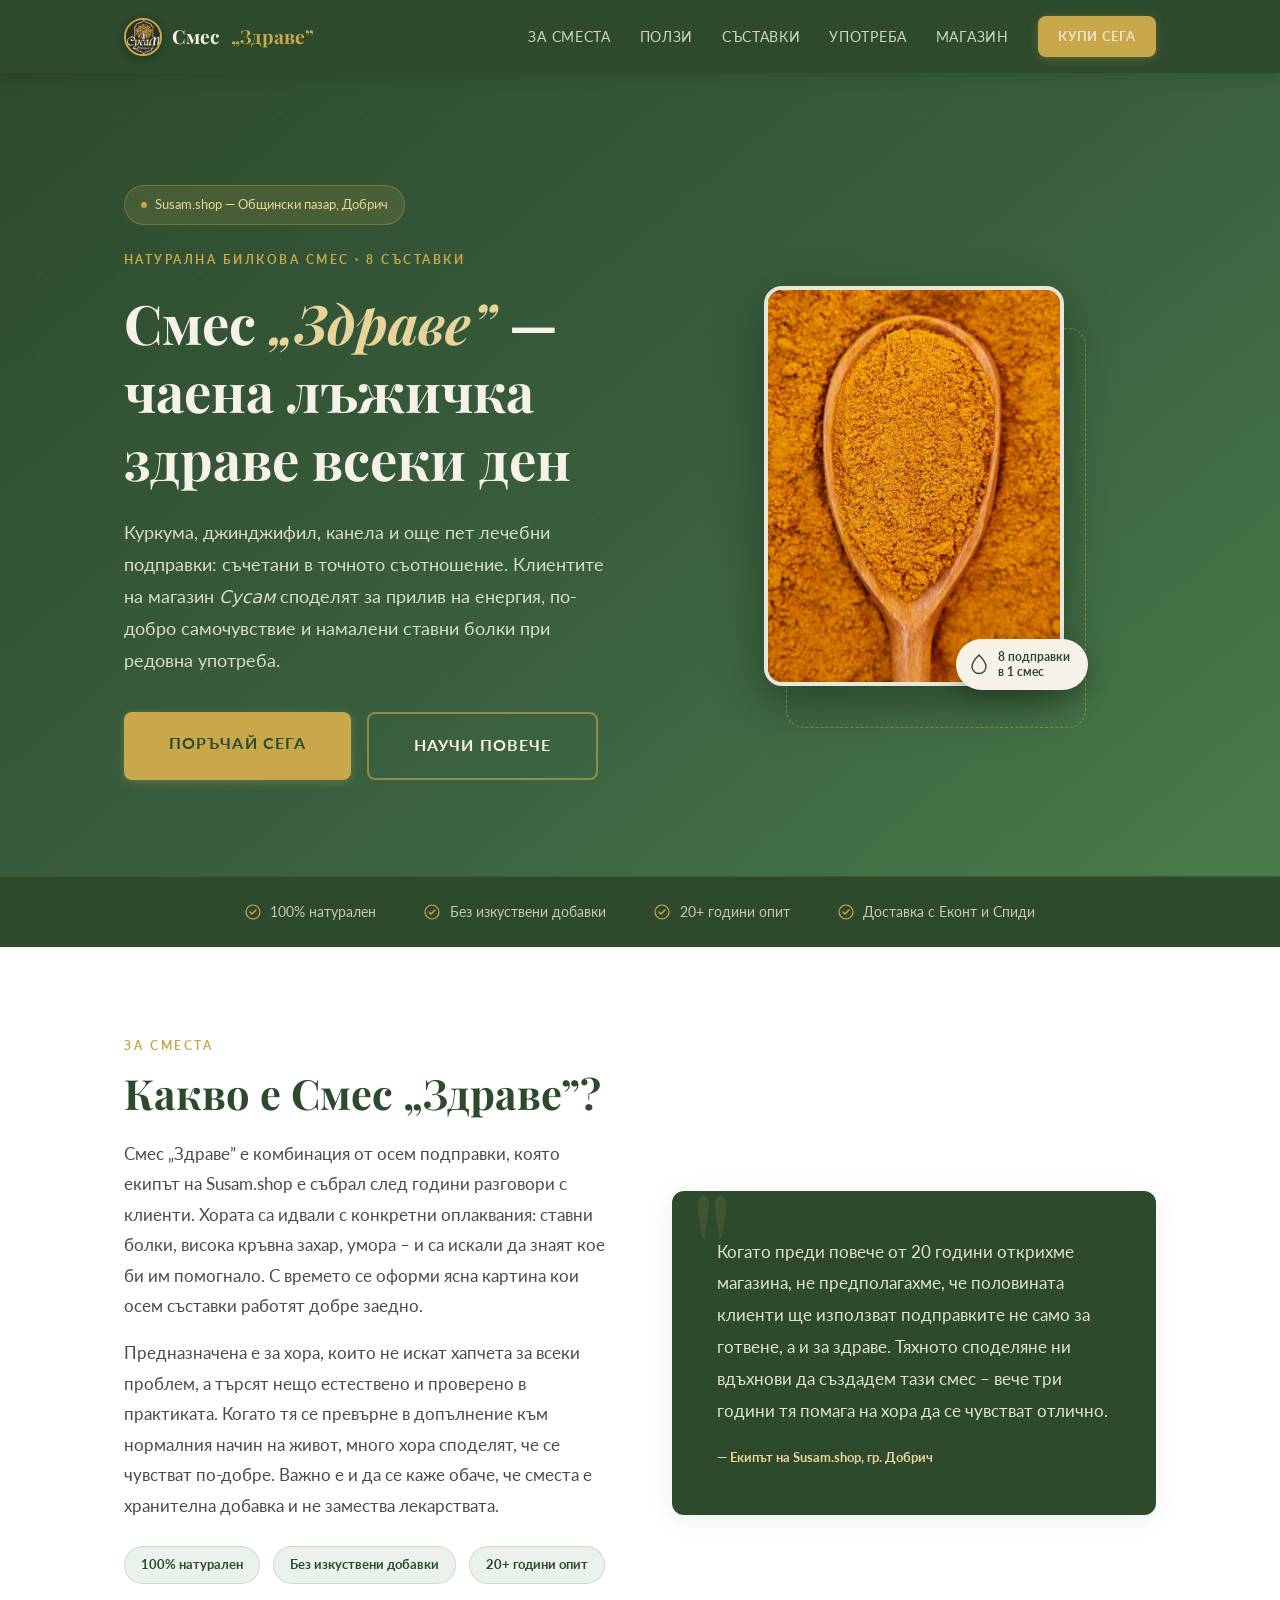
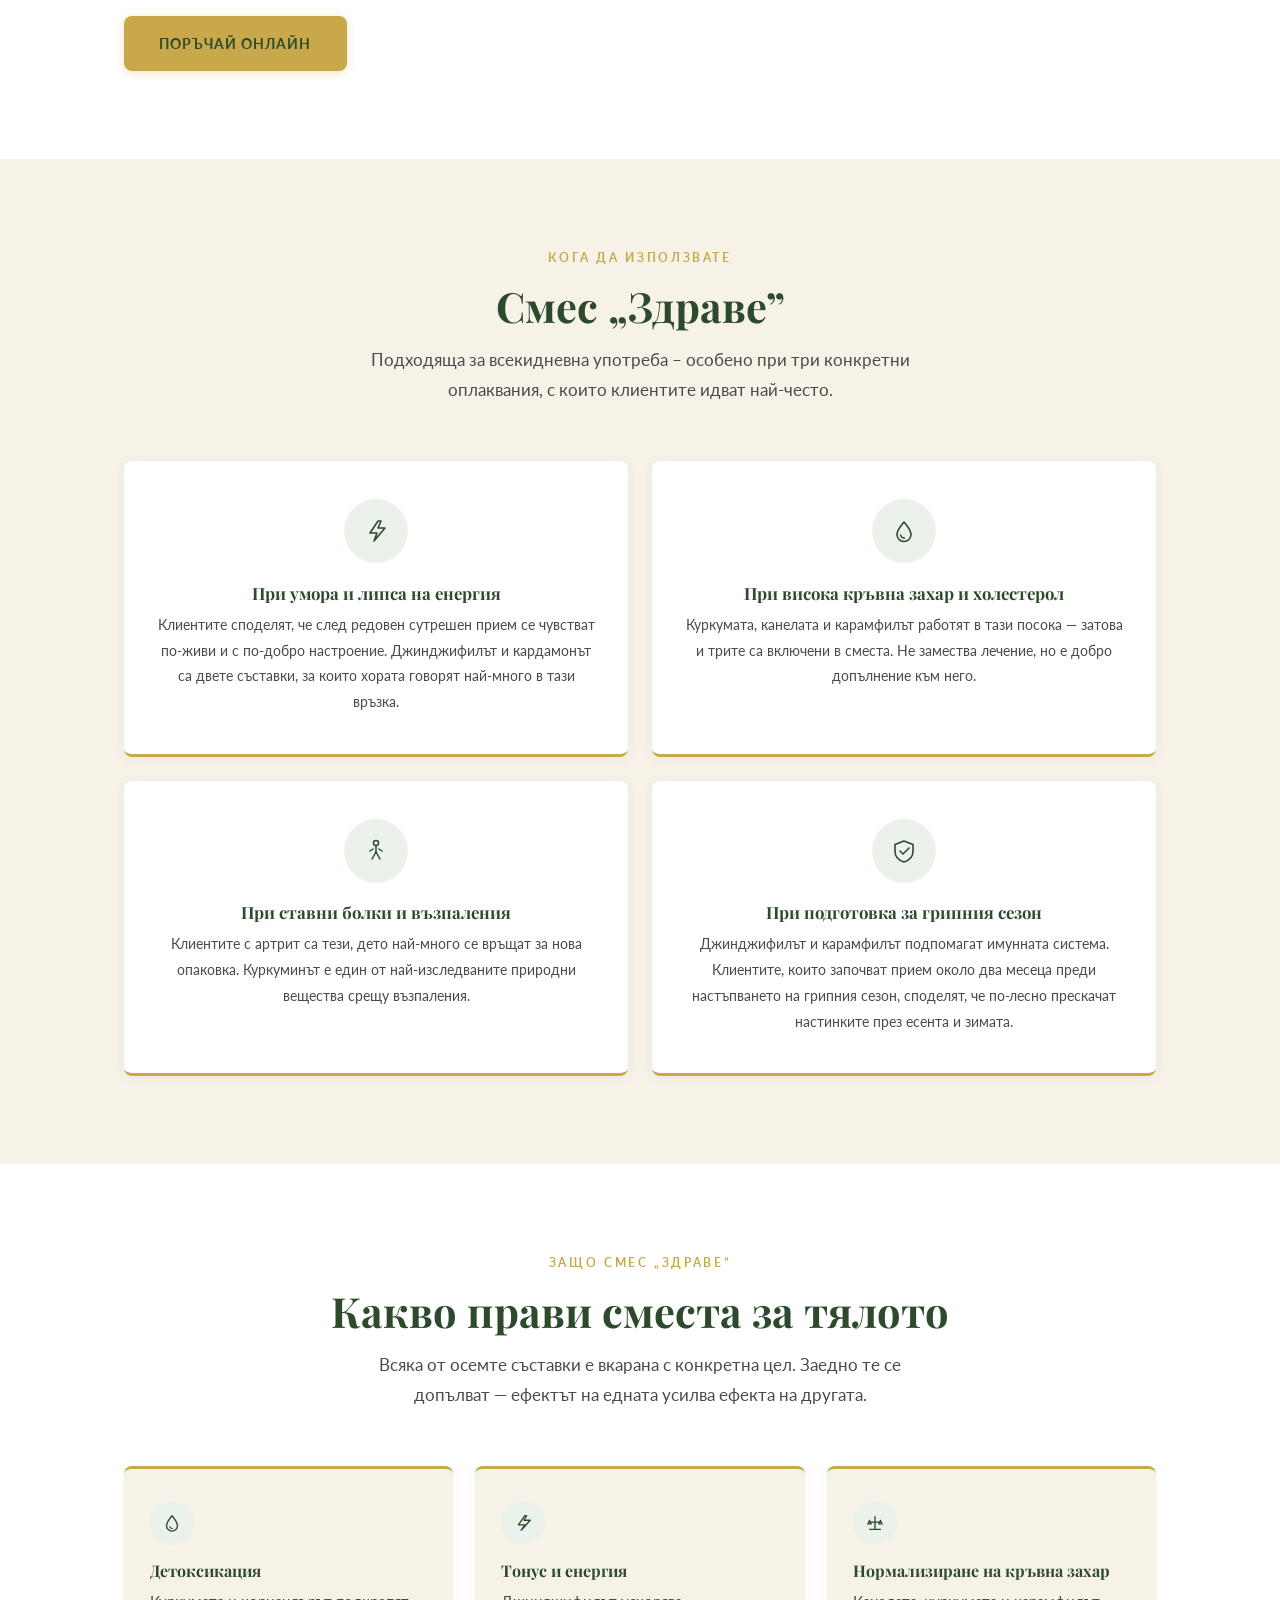
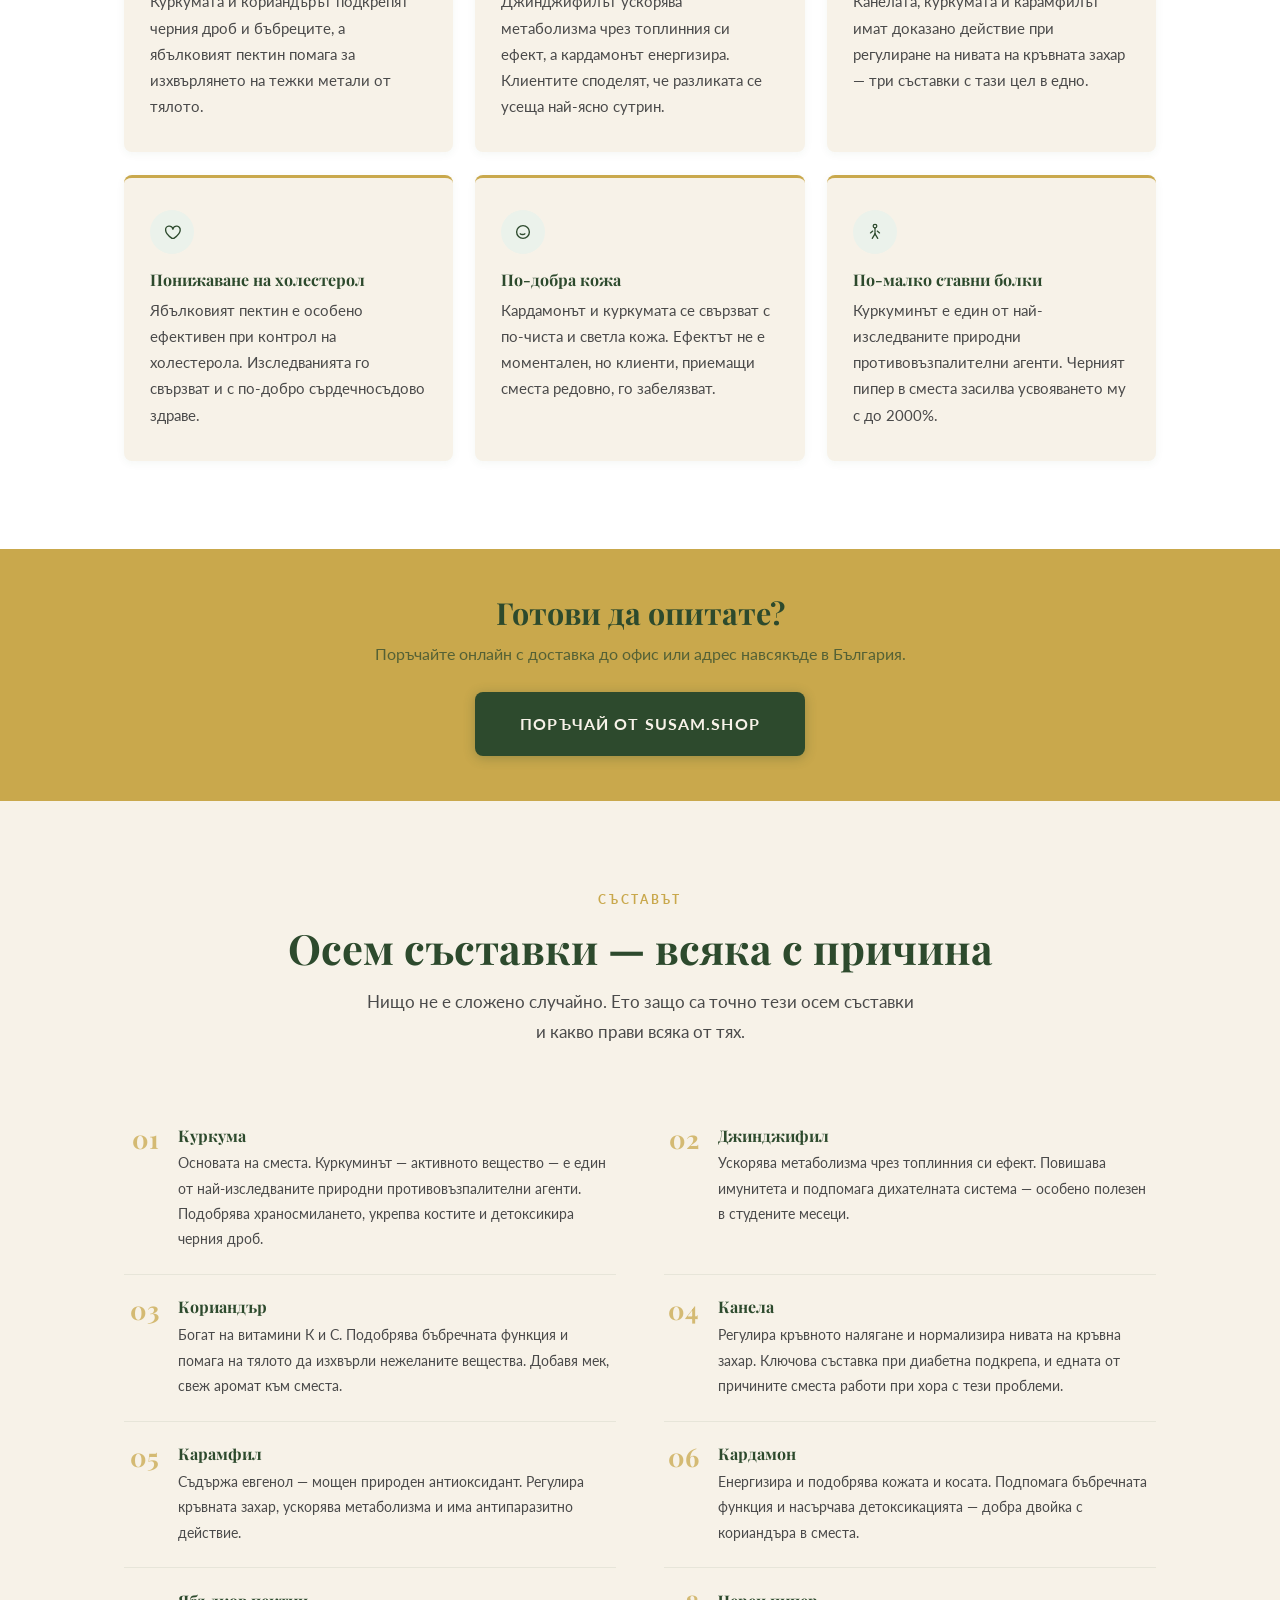
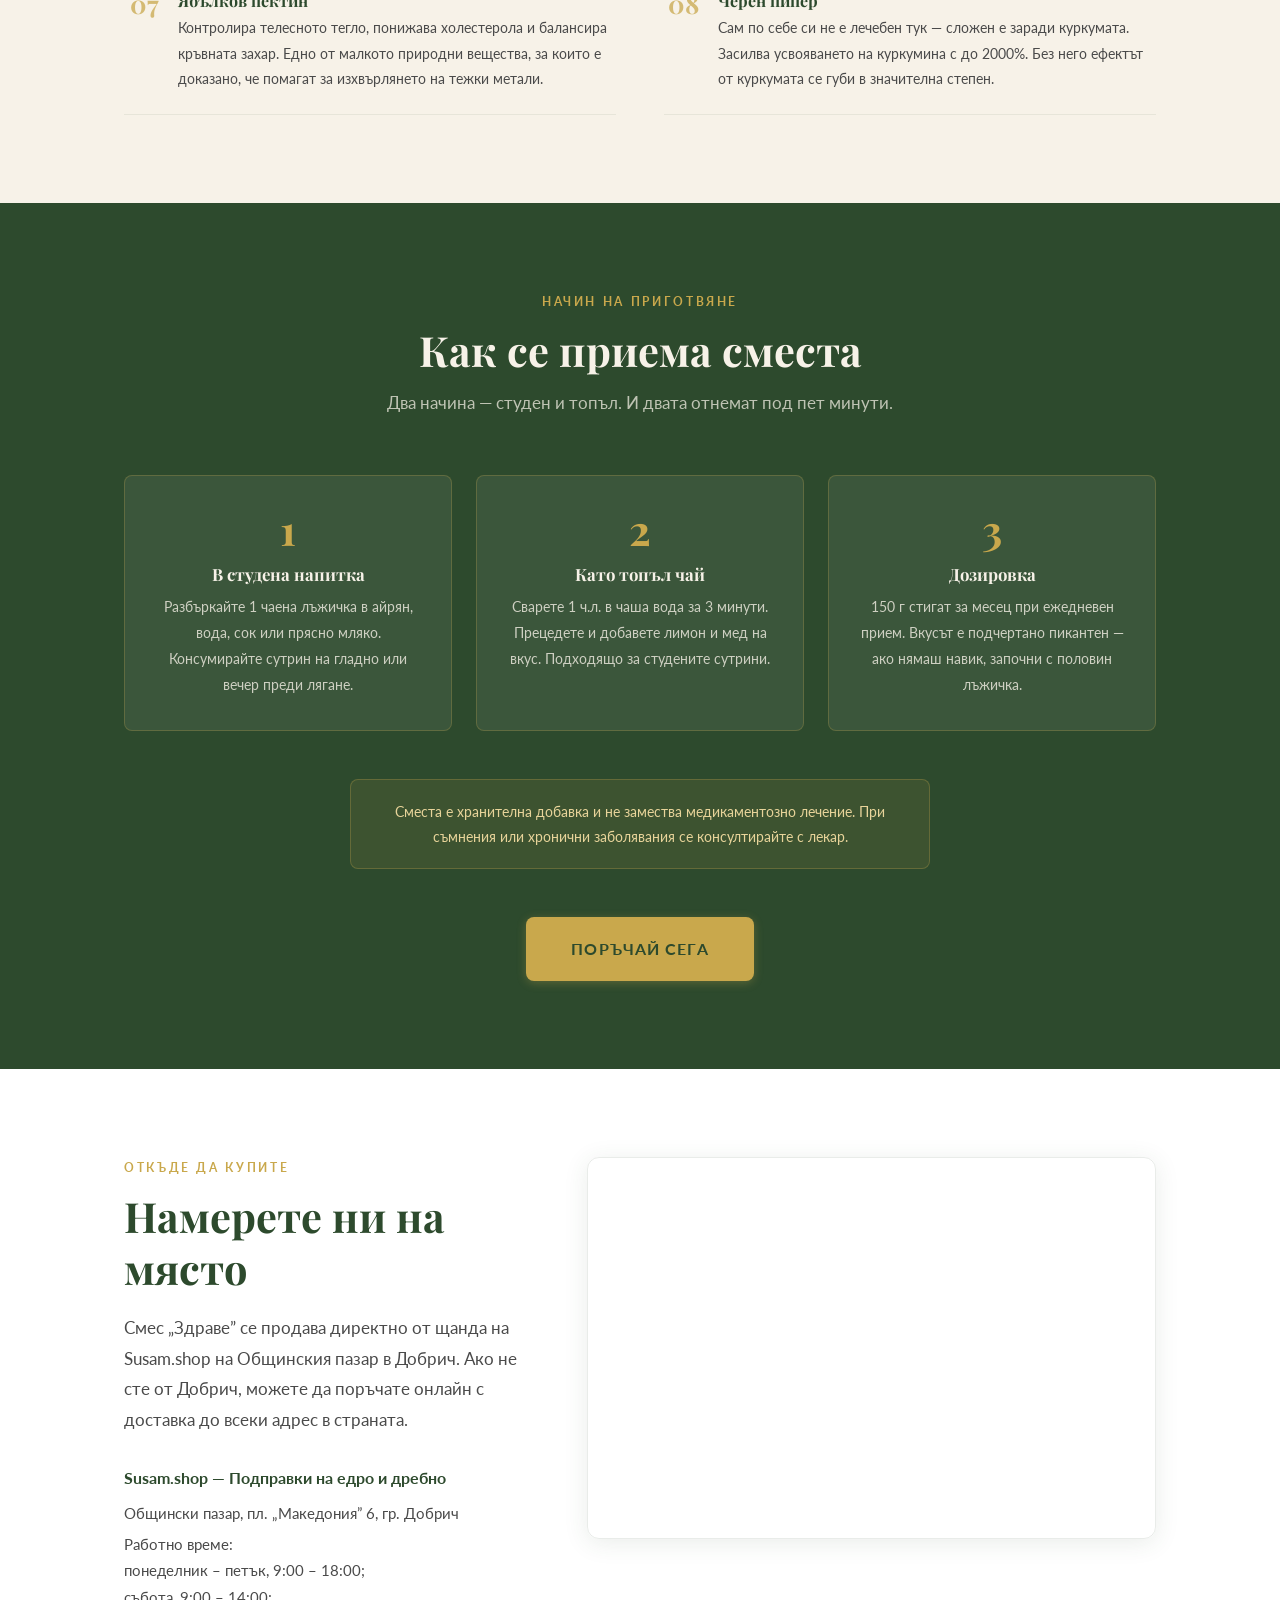
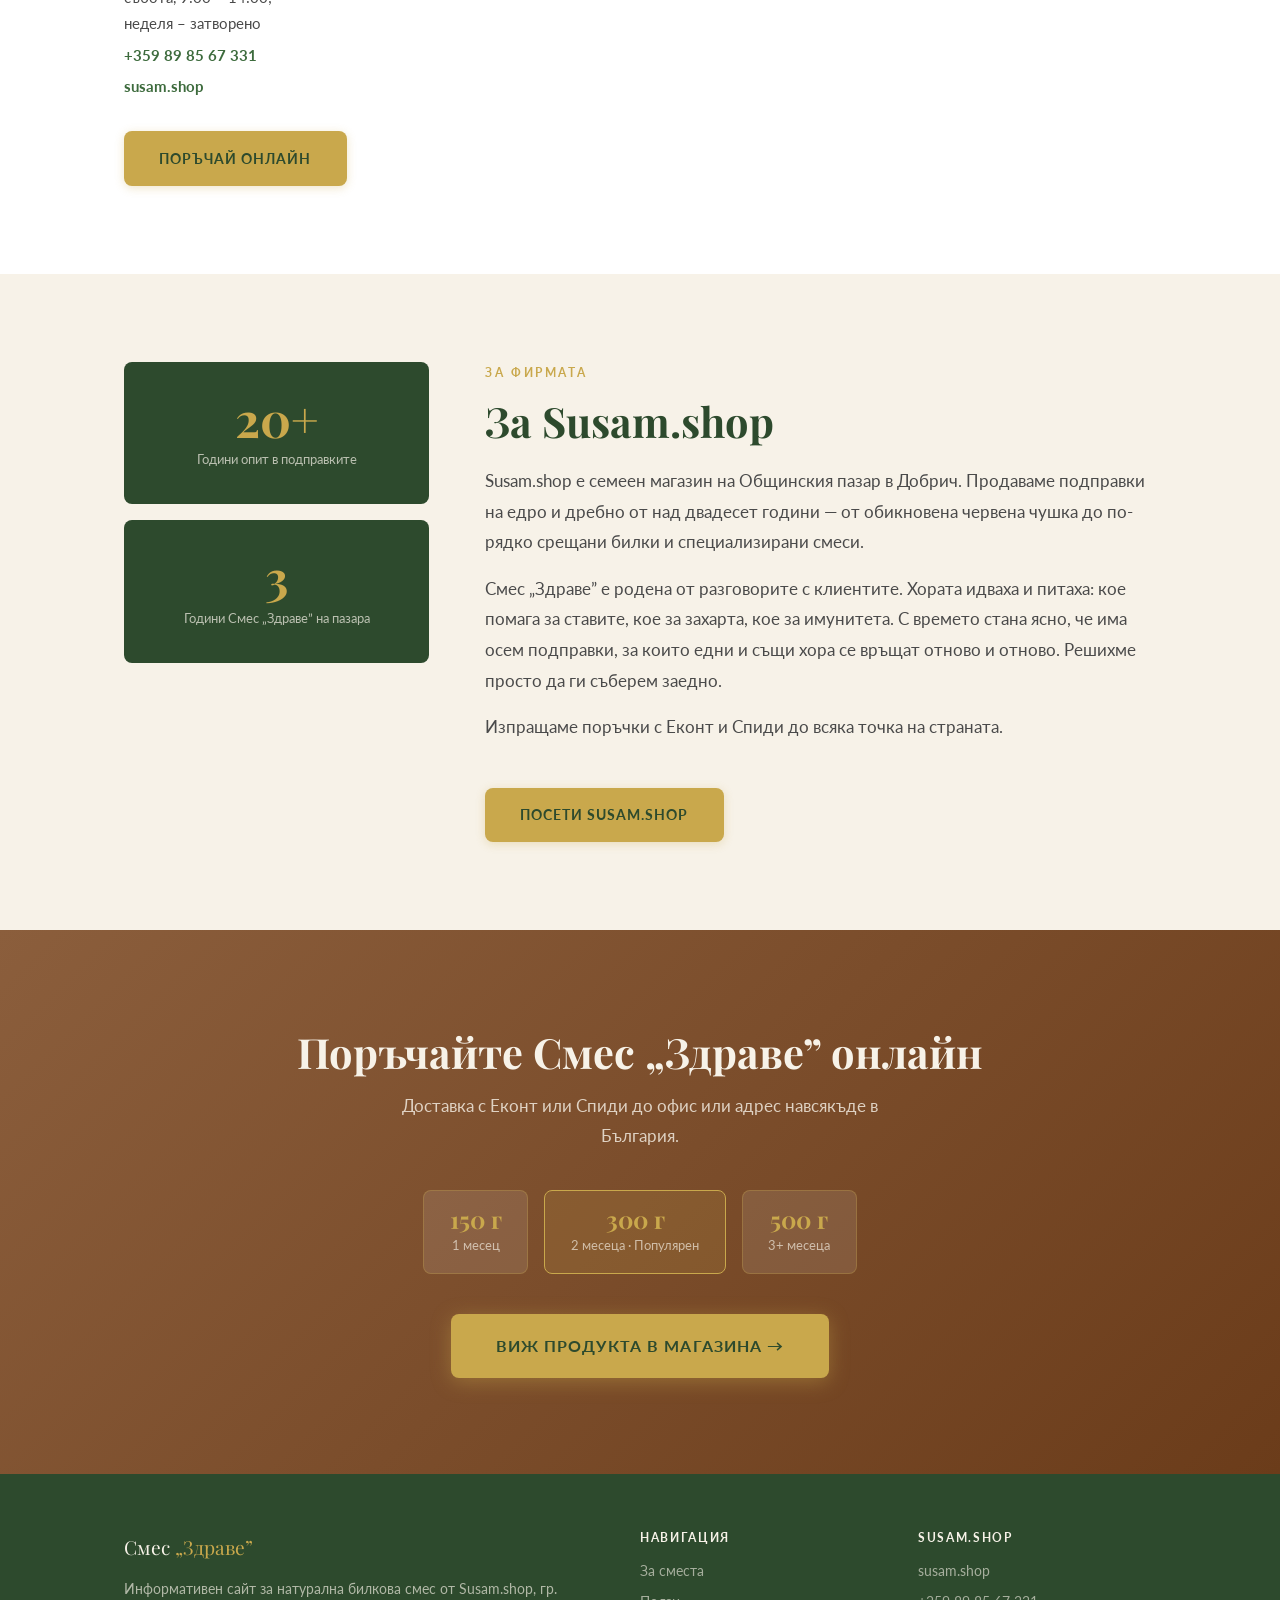
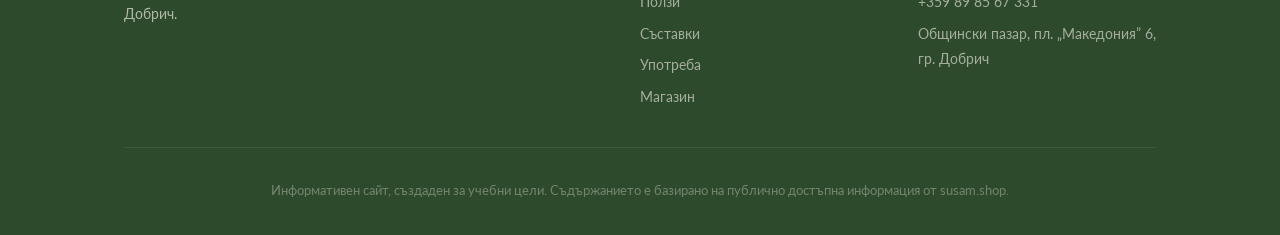
==== commit 4ae319d8: "Update" ====
--- a/index.html
+++ b/index.html
@@ -3,395 +3,75 @@
 <head>
   <meta charset="UTF-8" />
   <meta name="viewport" content="width=device-width, initial-scale=1.0" />
-  <meta name="description" content="Смес Здраве е натурална билкова смес от куркума, джинджифил, канела и още 5 съставки. Подпомага детоксикацията, тонуса и нормализирането на кръвна захар. Купете онлайн от Susam.shop, Добрич." />
-  <meta name="keywords" content="смес здраве, билкова смес, натурални подправки, детоксикация, куркума джинджифил канела, susam shop добрич" />
-  <meta property="og:title" content="Смес „Здраве" – натурална билкова смес за тонус и детоксикация" />
-  <meta property="og:description" content="Осем лечебни подправки в едно. Поръчайте онлайн от Susam.shop с доставка до цялата страна." />
+  <meta name="description" content="Смес „Здраве” от Susam.shop, Добрич — куркума, джинджифил, канела и още 5 подправки в едно. Помага при ставни болки, висока кръвна захар и умора. Поръчай онлайн с доставка до цяла България." />
+  <meta name="keywords" content="смес здраве, билкова смес куркума канела, натурална смес кръвна захар, подправки добрич, susam shop" />
+  <meta property="og:title" content="Смес „Здраве” — куркума, канела, джинджифил и още пет подправки в едно" />
+  <meta property="og:description" content="Осем подправки, наредени в правилното съотношение. Поръчай онлайн от Susam.shop с доставка до цяла България." />
   <meta property="og:type" content="website" />
-  <title>Смес „Здраве" – натурална билкова смес за тонус и детоксикация | Susam.shop</title>
+  <meta property="og:url" content="https://smes-zdrave.zdravko-home.org/" />
+  <meta property="og:image" content="https://susam.shop/wp-content/uploads/2024/03/img_2438_smes_zdrave-scaled.jpg" />
+  <link rel="canonical" href="https://smes-zdrave.zdravko-home.org/" />
+  <title>Смес „Здраве” — натурална билкова смес от Susam.shop, Добрич</title>
+
+  <link rel="icon" href="https://susam.shop/favicon.ico" type="image/x-icon" />
+
+  <script type="application/ld+json">
+  {
+    "@context": "https://schema.org",
+    "@graph": [
+      {
+        "@type": "Product",
+        "name": "Смес „Здраве”",
+        "description": "Натурална билкова смес от осем подправки — куркума, джинджифил, канела, кориандър, карамфил, кардамон, ябълков пектин и черен пипер. Подпомага тонуса, детоксикацията и нормализирането на кръвна захар.",
+        "brand": {
+          "@type": "Brand",
+          "name": "Susam.shop"
+        },
+        "offers": {
+          "@type": "AggregateOffer",
+          "url": "https://susam.shop/product/smes-zdrave-chaena-lazhichka-zdrave-vseki-den/",
+          "priceCurrency": "EUR",
+          "lowPrice": "4.45",
+          "highPrice": "13.70",
+          "availability": "https://schema.org/InStock",
+          "seller": {
+            "@type": "LocalBusiness",
+            "name": "Susam.shop"
+          }
+        }
+      },
+      {
+        "@type": "LocalBusiness",
+        "name": "Susam.shop",
+        "description": "Магазин за подправки на едро и дребно на Общинския пазар в Добрич с над 20 години опит.",
+        "address": {
+          "@type": "PostalAddress",
+          "streetAddress": "Общински пазар, пл. „Македония” 6",
+          "postalCode": "9300",
+          "addressLocality": "Добрич",
+          "addressCountry": "BG"
+        },
+        "telephone": "+359898567331",
+        "url": "https://susam.shop",
+        "openingHours": "Mo-Fr 09:00-18:00,Sa 09:00-14:00"
+      }
+    ]
+  }
+  </script>
 
   <link rel="preconnect" href="https://fonts.googleapis.com" />
   <link rel="preconnect" href="https://fonts.gstatic.com" crossorigin />
   <link href="https://fonts.googleapis.com/css2?family=Playfair+Display:ital,wght@0,400;0,700;1,400&family=Lato:wght@300;400;700&display=swap" rel="stylesheet" />
-
-  <style>
-    :root {
-      --green-dark:  #2D4A2D;
-      --green-mid:   #3D6B3D;
-      --green-light: #EBF2EB;
-      --ivory:       #F7F2E8;
-      --brown:       #8B5E3C;
-      --gold:        #C9A84C;
-      --gold-light:  #E8D49A;
-      --text-dark:   #1C1C1C;
-      --text-mid:    #4A4A4A;
-      --white:       #FFFFFF;
-      --font-display:'Playfair Display', Georgia, serif;
-      --font-body:   'Lato', system-ui, sans-serif;
-      --radius:      8px;
-      --shadow:      0 4px 24px rgba(45,74,45,0.10);
-    }
-
-    *, *::before, *::after { box-sizing: border-box; margin: 0; padding: 0; }
-    html { scroll-behavior: smooth; }
-    body { font-family: var(--font-body); font-size: 17px; line-height: 1.8; color: var(--text-dark); background: var(--ivory); }
-    img { max-width: 100%; display: block; }
-    a { color: var(--green-dark); text-decoration: none; }
-    a:hover { text-decoration: underline; }
-    a:focus-visible { outline: 3px solid var(--gold); outline-offset: 3px; }
-
-    .fade-in { opacity: 0; transform: translateY(20px); transition: opacity 0.6s ease, transform 0.6s ease; }
-    .fade-in.visible { opacity: 1; transform: none; }
-    @media (prefers-reduced-motion: reduce) { .fade-in { opacity: 1; transform: none; transition: none; } }
-
-    h1, h2, h3, h4 { font-family: var(--font-display); font-weight: 700; line-height: 1.25; }
-    h1 { font-size: clamp(2.2rem, 5vw, 3.4rem); }
-    h2 { font-size: clamp(1.7rem, 3.5vw, 2.6rem); }
-    h3 { font-size: clamp(1.1rem, 2vw, 1.4rem); }
-    p { margin-bottom: 1rem; }
-    p:last-child { margin-bottom: 0; }
-
-    .container { max-width: 1080px; margin: 0 auto; padding: 0 1.5rem; }
-    .container--narrow { max-width: 740px; margin: 0 auto; padding: 0 1.5rem; }
-    section { padding: 5.5rem 0; }
-
-    .eyebrow {
-      display: block;
-      font-family: var(--font-body);
-      font-size: 0.75rem;
-      font-weight: 700;
-      letter-spacing: 0.22em;
-      text-transform: uppercase;
-      color: var(--gold);
-      margin-bottom: 0.7rem;
-    }
-
-    /* CTA BUTTON — reusable */
-    .btn {
-      display: inline-block;
-      background: var(--gold);
-      color: var(--green-dark);
-      font-family: var(--font-body);
-      font-weight: 700;
-      font-size: 0.9rem;
-      letter-spacing: 0.07em;
-      text-transform: uppercase;
-      padding: 0.9rem 2.2rem;
-      border-radius: var(--radius);
-      transition: background 0.2s, transform 0.15s, box-shadow 0.2s;
-      box-shadow: 0 2px 10px rgba(201,168,76,0.3);
-    }
-    .btn:hover { background: var(--gold-light); transform: translateY(-2px); box-shadow: 0 6px 18px rgba(201,168,76,0.35); text-decoration: none; }
-    .btn--outline {
-      background: transparent;
-      color: var(--ivory);
-      border: 2px solid rgba(201,168,76,0.6);
-      box-shadow: none;
-    }
-    .btn--outline:hover { background: rgba(201,168,76,0.12); transform: translateY(-2px); }
-    .btn--large { padding: 1.1rem 2.8rem; font-size: 1rem; }
-
-    /* ========= NAVBAR ========= */
-    .navbar {
-      position: sticky; top: 0; z-index: 100;
-      background: var(--green-dark);
-      box-shadow: 0 2px 16px rgba(0,0,0,0.15);
-    }
-    .navbar__inner {
-      display: flex; align-items: center; justify-content: space-between; gap: 1rem;
-      padding: 1rem 1.5rem; max-width: 1080px; margin: 0 auto;
-    }
-    .navbar__brand { font-family: var(--font-display); font-size: 1.2rem; font-weight: 700; color: var(--ivory); }
-    .navbar__brand span { color: var(--gold); }
-    .navbar__links { display: flex; gap: 1.8rem; list-style: none; align-items: center; }
-    .navbar__links a { color: rgba(247,242,232,0.82); font-size: 0.88rem; font-weight: 400; letter-spacing: 0.05em; text-transform: uppercase; transition: color 0.2s; }
-    .navbar__links a:hover { color: var(--gold); text-decoration: none; }
-    .navbar__links .btn { padding: 0.55rem 1.3rem; font-size: 0.82rem; }
-
-    .nav-toggle { display: none; background: none; border: none; cursor: pointer; padding: 4px; }
-    .nav-toggle span { display: block; width: 24px; height: 2px; background: var(--ivory); margin: 5px 0; }
-
-    @media (max-width: 820px) {
-      .nav-toggle { display: block; }
-      .navbar__links {
-        display: none; flex-direction: column; gap: 0; align-items: flex-start;
-        position: absolute; top: 100%; left: 0; right: 0;
-        background: var(--green-dark); padding: 1rem 1.5rem 1.5rem;
-      }
-      .navbar__links.open { display: flex; }
-      .navbar__links a { padding: 0.5rem 0; font-size: 1rem; }
-      .navbar__links .btn { margin-top: 0.5rem; }
-    }
-
-    /* ========= HERO ========= */
-    .hero {
-      background: linear-gradient(140deg, var(--green-dark) 0%, #3A6040 55%, #4A7C4A 100%);
-      color: var(--ivory);
-      padding: 7rem 0 6rem;
-      position: relative; overflow: hidden;
-    }
-    .hero::before {
-      content: '';
-      position: absolute; inset: 0;
-      background: url("data:image/svg+xml,%3Csvg xmlns='http://www.w3.org/2000/svg' width='80' height='80'%3E%3Ccircle cx='40' cy='40' r='1' fill='%23C9A84C' opacity='0.10'/%3E%3C/svg%3E") repeat;
-      pointer-events: none;
-    }
-    .hero__inner {
-      position: relative;
-      display: grid; grid-template-columns: 1fr 1fr; gap: 4rem; align-items: center;
-      max-width: 1080px; margin: 0 auto; padding: 0 1.5rem;
-    }
-    .hero__eyebrow { font-size: 0.78rem; font-weight: 700; letter-spacing: 0.2em; text-transform: uppercase; color: var(--gold); margin-bottom: 1.1rem; }
-    .hero__title { color: var(--ivory); margin-bottom: 1.5rem; }
-    .hero__title em { font-style: italic; color: var(--gold-light); }
-    .hero__lead { font-size: 1.1rem; color: rgba(247,242,232,0.85); margin-bottom: 2.2rem; }
-    .hero__ctas { display: flex; gap: 1rem; flex-wrap: wrap; }
-
-    /* floating badge */
-    .hero__badge {
-      display: inline-flex; align-items: center; gap: 0.5rem;
-      background: rgba(201,168,76,0.15);
-      border: 1px solid rgba(201,168,76,0.35);
-      border-radius: 100px;
-      padding: 0.45rem 1rem;
-      font-size: 0.82rem;
-      color: var(--gold-light);
-      margin-bottom: 1.5rem;
-    }
-    .hero__badge span { width: 6px; height: 6px; border-radius: 50%; background: var(--gold); display: inline-block; animation: pulse 2s infinite; }
-    @keyframes pulse { 0%,100%{opacity:1;} 50%{opacity:0.4;} }
-
-    .hero__visual { display: flex; justify-content: center; }
-    .hero__circle {
-      width: 300px; height: 300px;
-      border-radius: 50%;
-      border: 1px solid rgba(201,168,76,0.35);
-      background: radial-gradient(circle at 38% 38%, rgba(201,168,76,0.18), transparent 60%), rgba(255,255,255,0.04);
-      display: flex; align-items: center; justify-content: center;
-    }
-
-    @media (max-width: 760px) {
-      .hero__inner { grid-template-columns: 1fr; text-align: center; }
-      .hero__ctas { justify-content: center; }
-      .hero__visual { display: none; }
-    }
-
-    /* ========= TRUST BAR ========= */
-    .trust-bar { background: var(--green-dark); border-top: 1px solid rgba(201,168,76,0.15); padding: 1.4rem 0; }
-    .trust-bar__inner {
-      display: flex; align-items: center; justify-content: center; gap: 3rem; flex-wrap: wrap;
-      max-width: 1080px; margin: 0 auto; padding: 0 1.5rem;
-    }
-    .trust-item { display: flex; align-items: center; gap: 0.6rem; color: rgba(247,242,232,0.75); font-size: 0.87rem; }
-    .trust-item svg { flex-shrink: 0; }
-
-    /* ========= SECTION HEADER ========= */
-    .section-header { text-align: center; margin-bottom: 3.5rem; }
-    .section-header h2 { color: var(--green-dark); }
-    .section-header p { color: var(--text-mid); max-width: 560px; margin: 0.8rem auto 0; font-size: 1.05rem; }
-    .section-header--light h2 { color: var(--ivory); }
-    .section-header--light p { color: rgba(247,242,232,0.72); }
-
-    /* ========= ABOUT ========= */
-    .about { background: var(--white); }
-    .about__grid { display: grid; grid-template-columns: 1fr 1fr; gap: 4rem; align-items: center; }
-    .about__text h2 { color: var(--green-dark); margin-bottom: 1.2rem; }
-    .about__text p { color: var(--text-mid); }
-    .about__badges { display: flex; gap: 0.8rem; flex-wrap: wrap; margin-top: 2rem 0 2.2rem; }
-    .about__badge {
-      background: var(--green-light); border: 1px solid rgba(45,74,45,0.15);
-      border-radius: 100px; padding: 0.4rem 1rem;
-      font-size: 0.83rem; font-weight: 700; color: var(--green-dark);
-    }
-    .about__cta-wrap { margin-top: 2rem; }
-    .about__quote {
-      background: var(--green-dark); border-radius: 12px; padding: 2.8rem;
-      box-shadow: var(--shadow); position: relative; overflow: hidden;
-    }
-    .about__quote::before {
-      content: '"'; font-family: var(--font-display); font-size: 10rem;
-      color: var(--gold); opacity: 0.12;
-      position: absolute; top: -1.5rem; left: 1rem; line-height: 1;
-    }
-    .about__quote p { position: relative; font-size: 1.05rem; line-height: 1.9; color: rgba(247,242,232,0.9); }
-    .about__quote cite { display: block; margin-top: 1.2rem; font-style: normal; font-size: 0.83rem; color: var(--gold-light); font-weight: 700; }
-    @media (max-width: 700px) { .about__grid { grid-template-columns: 1fr; } }
-
-    /* ========= WHEN TO USE (inspired by nigari.bg) ========= */
-    .when { background: var(--ivory); }
-    .when__grid { display: grid; grid-template-columns: repeat(3, 1fr); gap: 1.5rem; }
-    .when-card {
-      background: var(--white);
-      border-radius: var(--radius);
-      padding: 2.4rem 1.8rem;
-      text-align: center;
-      box-shadow: 0 2px 12px rgba(45,74,45,0.06);
-      border-bottom: 3px solid var(--gold);
-      transition: transform 0.2s, box-shadow 0.2s;
-    }
-    .when-card:hover { transform: translateY(-4px); box-shadow: var(--shadow); }
-    .when-card__icon {
-      width: 64px; height: 64px; margin: 0 auto 1.2rem;
-      background: var(--green-light); border-radius: 50%;
-      display: flex; align-items: center; justify-content: center;
-    }
-    .when-card h3 { color: var(--green-dark); font-size: 1.05rem; margin-bottom: 0.5rem; }
-    .when-card p { font-size: 0.9rem; color: var(--text-mid); margin: 0; }
-    @media (max-width: 700px) { .when__grid { grid-template-columns: 1fr; } }
-
-    /* ========= BENEFITS ========= */
-    .benefits { background: var(--white); }
-    .benefits__grid { display: grid; grid-template-columns: repeat(3, 1fr); gap: 1.4rem; }
-    .benefit-card {
-      background: var(--ivory);
-      border-radius: var(--radius); padding: 2rem 1.6rem;
-      box-shadow: 0 2px 10px rgba(45,74,45,0.05);
-      border-top: 3px solid var(--gold);
-      transition: transform 0.2s, box-shadow 0.2s;
-    }
-    .benefit-card:hover { transform: translateY(-4px); box-shadow: var(--shadow); }
-    .benefit-card__icon {
-      width: 44px; height: 44px; background: var(--green-light);
-      border-radius: 50%; display: flex; align-items: center; justify-content: center; margin-bottom: 1rem;
-    }
-    .benefit-card h3 { font-size: 1rem; color: var(--green-dark); margin-bottom: 0.5rem; }
-    .benefit-card p { font-size: 0.91rem; color: var(--text-mid); margin: 0; }
-    @media (max-width: 800px) { .benefits__grid { grid-template-columns: 1fr 1fr; } }
-    @media (max-width: 500px) { .benefits__grid { grid-template-columns: 1fr; } }
-
-    /* ========= MID-PAGE CTA STRIP ========= */
-    .cta-strip {
-      background: var(--gold);
-      padding: 2.8rem 0;
-      text-align: center;
-    }
-    .cta-strip h2 { color: var(--green-dark); font-size: clamp(1.3rem, 2.5vw, 1.9rem); margin-bottom: 0.5rem; }
-    .cta-strip p { color: rgba(45,74,45,0.75); font-size: 1rem; margin-bottom: 1.5rem; }
-    .cta-strip .btn { background: var(--green-dark); color: var(--ivory); box-shadow: 0 2px 12px rgba(45,74,45,0.3); }
-    .cta-strip .btn:hover { background: var(--green-mid); }
-
-    /* ========= INGREDIENTS ========= */
-    .ingredients { background: var(--ivory); }
-    .ingredients__grid { display: grid; grid-template-columns: 1fr 1fr; gap: 0 3rem; }
-    .ingredient {
-      display: flex; gap: 1.2rem; align-items: flex-start;
-      padding: 1.4rem 0; border-bottom: 1px solid rgba(45,74,45,0.08);
-    }
-    .ingredient__num {
-      font-family: var(--font-display); font-size: 1.6rem; font-weight: 700;
-      color: var(--gold); opacity: 0.45; line-height: 1; min-width: 2.2rem; text-align: right;
-    }
-    .ingredient h4 { color: var(--green-dark); margin-bottom: 0.3rem; font-size: 1rem; }
-    .ingredient p { font-size: 0.88rem; color: var(--text-mid); margin: 0; }
-    @media (max-width: 640px) { .ingredients__grid { grid-template-columns: 1fr; } }
-
-    /* ========= USAGE ========= */
-    .usage { background: var(--green-dark); }
-    .usage .eyebrow { color: var(--gold); }
-
-    .usage__grid { display: grid; grid-template-columns: repeat(3, 1fr); gap: 1.5rem; }
-    .usage__card {
-      background: rgba(255,255,255,0.07);
-      border: 1px solid rgba(201,168,76,0.25);
-      border-radius: var(--radius); padding: 2rem 1.6rem; text-align: center;
-    }
-    .usage__num { font-family: var(--font-display); font-size: 2.6rem; font-weight: 700; color: var(--gold); line-height: 1; margin-bottom: 0.9rem; }
-    .usage__card h3 { color: var(--ivory); font-size: 1.05rem; margin-bottom: 0.6rem; }
-    .usage__card p { font-size: 0.9rem; color: rgba(247,242,232,0.78); margin: 0; }
-    .usage__note {
-      margin: 3rem auto 0; padding: 1.2rem 2rem;
-      background: rgba(201,168,76,0.1); border: 1px solid rgba(201,168,76,0.28);
-      border-radius: var(--radius); font-size: 0.87rem; color: var(--gold-light);
-      max-width: 580px; text-align: center;
-    }
-    .usage__cta { text-align: center; margin-top: 3rem; }
-    @media (max-width: 700px) { .usage__grid { grid-template-columns: 1fr; } }
-
-    /* ========= MAP (inspired by nigari.bg) ========= */
-    .where { background: var(--white); }
-    .where__inner { display: grid; grid-template-columns: 1fr 1.4fr; gap: 3.5rem; align-items: start; }
-    .where__text h2 { color: var(--green-dark); margin-bottom: 1.2rem; }
-    .where__text p { color: var(--text-mid); }
-    .where__text address { font-style: normal; margin-top: 1.8rem; }
-    .where__text address strong { color: var(--green-dark); font-size: 1rem; display: block; margin-bottom: 0.4rem; }
-    .where__text address p { font-size: 0.92rem; color: var(--text-mid); margin-bottom: 0.3rem; }
-    .where__text address a { color: var(--green-mid); font-weight: 700; }
-    .where__map {
-      border-radius: 12px; overflow: hidden;
-      box-shadow: var(--shadow);
-      border: 1px solid rgba(45,74,45,0.1);
-    }
-    .where__map iframe { display: block; width: 100%; height: 380px; border: none; }
-    @media (max-width: 700px) { .where__inner { grid-template-columns: 1fr; } .where__map iframe { height: 280px; } }
-
-    /* ========= COMPANY ========= */
-    .company { background: var(--ivory); }
-    .company__inner { display: grid; grid-template-columns: 1fr 2.2fr; gap: 3.5rem; align-items: start; }
-    .stat-card { background: var(--green-dark); color: var(--ivory); border-radius: var(--radius); padding: 2rem; text-align: center; margin-bottom: 1rem; }
-    .stat-card__num { font-family: var(--font-display); font-size: 3rem; font-weight: 700; color: var(--gold); line-height: 1; }
-    .stat-card__label { font-size: 0.83rem; color: rgba(247,242,232,0.7); margin-top: 0.4rem; }
-    .company__text h2 { color: var(--green-dark); margin-bottom: 1.2rem; }
-    .company__text p { color: var(--text-mid); }
-    .company__text .btn { margin-top: 1.8rem; }
-    @media (max-width: 700px) { .company__inner { grid-template-columns: 1fr; } }
-
-    /* ========= FINAL CTA ========= */
-    .cta-final {
-      background: linear-gradient(135deg, var(--brown) 0%, #6B3C1A 100%);
-      text-align: center; padding: 6rem 0;
-    }
-    .cta-final h2 { color: var(--ivory); margin-bottom: 0.8rem; }
-    .cta-final p { color: rgba(247,242,232,0.8); font-size: 1.05rem; max-width: 500px; margin: 0 auto 2.4rem; }
-    .cta-final .btn--large { box-shadow: 0 4px 20px rgba(201,168,76,0.4); }
-
-    /* packages */
-    .packages {
-      display: flex; justify-content: center; gap: 1rem; flex-wrap: wrap; margin-bottom: 2.5rem;
-    }
-    .package {
-      background: rgba(255,255,255,0.1);
-      border: 1px solid rgba(201,168,76,0.3);
-      border-radius: var(--radius);
-      padding: 1rem 1.6rem;
-      text-align: center;
-      color: var(--ivory);
-      transition: background 0.2s, border-color 0.2s;
-      cursor: default;
-    }
-    .package__weight { font-family: var(--font-display); font-size: 1.5rem; font-weight: 700; color: var(--gold); line-height: 1; }
-    .package__label { font-size: 0.8rem; color: rgba(247,242,232,0.65); margin-top: 0.2rem; }
-    .package--featured {
-      background: rgba(201,168,76,0.15);
-      border-color: var(--gold);
-    }
-
-    /* ========= FOOTER ========= */
-    footer { background: var(--green-dark); color: rgba(247,242,232,0.65); padding: 3.5rem 0 2rem; font-size: 0.87rem; }
-    .footer__grid {
-      display: grid; grid-template-columns: 2fr 1fr 1fr; gap: 2.5rem;
-      padding-bottom: 2rem; margin-bottom: 2rem;
-      border-bottom: 1px solid rgba(255,255,255,0.08);
-    }
-    .footer__brand { font-family: var(--font-display); font-size: 1.2rem; color: var(--ivory); margin-bottom: 0.7rem; }
-    .footer__brand span { color: var(--gold); }
-    footer h4 { color: var(--ivory); font-family: var(--font-body); font-size: 0.75rem; text-transform: uppercase; letter-spacing: 0.14em; margin-bottom: 0.8rem; }
-    footer ul { list-style: none; }
-    footer ul li { margin-bottom: 0.4rem; }
-    footer ul li a { color: rgba(247,242,232,0.6); transition: color 0.2s; }
-    footer ul li a:hover { color: var(--gold); text-decoration: none; }
-    .footer__bottom { text-align: center; font-size: 0.79rem; color: rgba(247,242,232,0.35); }
-    @media (max-width: 640px) { .footer__grid { grid-template-columns: 1fr; gap: 1.5rem; } }
-  </style>
+  <link rel="stylesheet" href="style.css" />
 </head>
 
 <body>
 
-  <!-- NAVBAR -->
+  <!-- НАВИГАЦИЯ -->
   <nav class="navbar" aria-label="Основна навигация">
     <div class="navbar__inner">
-      <a href="#" class="navbar__brand">Смес <span>„Здраве"</span></a>
-      <button class="nav-toggle" aria-label="Отвори меню" aria-expanded="false"
-        onclick="this.setAttribute('aria-expanded', document.getElementById('nav-links').classList.toggle('open')); return false;">
+      <a href="#" class="navbar__brand"><img src="logo.jpg" alt="Сусам — лого" class="navbar__logo" />Смес <span>„Здраве”</span></a>
+      <button id="nav-toggle" class="nav-toggle" aria-label="Отвори меню" aria-expanded="false" onclick="toggleNav()">
         <span></span><span></span><span></span>
       </button>
       <ul class="navbar__links" id="nav-links">
@@ -400,39 +80,32 @@
         <li><a href="#ingredients">Съставки</a></li>
         <li><a href="#usage">Употреба</a></li>
         <li><a href="#where">Магазин</a></li>
-        <li><a href="#order" class="btn">Купи сега</a></li>
+        <li><a href="https://susam.shop/product/smes-zdrave-chaena-lazhichka-zdrave-vseki-den/" target="_blank" rel="noopener" class="btn">Купи сега</a></li>
       </ul>
     </div>
   </nav>
 
-  <!-- HERO -->
-  <header class="hero">
+  <!-- ХЕДЪР -->
+  <header class="hero" id="hero">
     <div class="hero__inner">
       <div class="fade-in">
-        <div class="hero__badge"><span></span> Натурален продукт от Susam.shop, Добрич</div>
+        <div class="hero__badge"><span></span> Susam.shop — Общински пазар, Добрич</div>
         <p class="hero__eyebrow">Натурална билкова смес · 8 съставки</p>
-        <h1 class="hero__title">Смес <em>„Здраве"</em> — чаена лъжичка здраве всеки ден</h1>
-        <p class="hero__lead">Осем лечебни подправки в едно — подпомага детоксикацията, нормализирането на кръвна захар и холестерол, и носи прилив на енергия при редовна употреба.</p>
+        <h1 class="hero__title">Смес <em>„Здраве”</em> — чаена лъжичка здраве всеки ден</h1>
+        <p class="hero__lead">Куркума, джинджифил, канела и още пет лечебни подправки: съчетани в точното съотношение. Клиентите на магазин <i>Сусам</i> споделят за прилив на енергия, по-добро самочувствие и намалени ставни болки при редовна употреба.</p>
         <div class="hero__ctas">
-          <a href="#order" class="btn btn--large">Поръчай сега</a>
+          <a href="https://susam.shop/product/smes-zdrave-chaena-lazhichka-zdrave-vseki-den/" target="_blank" rel="noopener" class="btn btn--large">Поръчай сега</a>
           <a href="#about" class="btn btn--outline btn--large">Научи повече</a>
         </div>
       </div>
       <div class="hero__visual fade-in">
-        <div class="hero__circle">
-          <svg width="210" height="210" viewBox="0 0 220 220" fill="none" xmlns="http://www.w3.org/2000/svg" aria-hidden="true">
-            <ellipse cx="110" cy="138" rx="86" ry="40" fill="rgba(201,168,76,0.12)" stroke="#C9A84C" stroke-width="1.2"/>
-            <path d="M24 138 Q32 96 110 86 Q188 96 196 138" stroke="#C9A84C" stroke-width="1.2" fill="rgba(45,74,45,0.3)"/>
-            <ellipse cx="110" cy="138" rx="86" ry="11" fill="rgba(201,168,76,0.18)" stroke="#C9A84C" stroke-width="0.8"/>
-            <circle cx="84" cy="122" r="4.5" fill="#C9A84C" opacity="0.65"/>
-            <circle cx="110" cy="116" r="5.5" fill="#E8D49A" opacity="0.55"/>
-            <circle cx="136" cy="124" r="3.5" fill="#8B5E3C" opacity="0.75"/>
-            <circle cx="96" cy="110" r="3" fill="#C9A84C" opacity="0.45"/>
-            <circle cx="123" cy="112" r="4" fill="#3D6B3D" opacity="0.55"/>
-            <path d="M90 82 Q86 70 90 58" stroke="rgba(247,242,232,0.28)" stroke-width="1.5" stroke-linecap="round" fill="none"/>
-            <path d="M110 78 Q106 64 110 50" stroke="rgba(247,242,232,0.22)" stroke-width="1.5" stroke-linecap="round" fill="none"/>
-            <path d="M130 80 Q126 68 130 56" stroke="rgba(247,242,232,0.18)" stroke-width="1.5" stroke-linecap="round" fill="none"/>
-          </svg>
+        <div class="hero__frame-accent"></div>
+        <div class="hero__frame">
+          <img src="turmeric-spoon.jpg" alt="Лъжица с куркума, основната подправка в Смес „Здраве”" class="hero__photo" />
+        </div>
+        <div class="hero__floating-badge">
+          <svg width="22" height="22" viewBox="0 0 22 22" fill="none" aria-hidden="true"><path d="M11 2C11 2 4 9 4 13.5a7 7 0 0014 0C18 9 11 2 11 2z" stroke="#2D4A2D" stroke-width="1.4" stroke-linejoin="round" fill="none"/></svg>
+          <span>8 подправки<br>в 1 смес</span>
         </div>
       </div>
     </div>
@@ -460,134 +133,142 @@
     </div>
   </div>
 
-  <!-- ABOUT -->
+  <!-- ЗА СМЕСТА -->
   <section id="about" class="about">
     <div class="container">
       <div class="about__grid">
         <div class="about__text fade-in">
           <span class="eyebrow">За сместа</span>
-          <h2>Какво е Смес „Здраве"?</h2>
-          <p>Смес „Здраве" е натурална комбинация от осем лечебни подправки, съставена от екипа на Susam.shop въз основа на дългогодишен опит с клиенти, търсещи природни решения за своето здраве.</p>
-          <p>Продуктът е хранителна добавка и не замества медикаментозно лечение. Предназначен е за хора, които искат да подкрепят тялото си по естествен начин — с проверени съставки, без изкуствени добавки.</p>
-          <div class="about__badges" style="display:flex; gap:0.8rem; flex-wrap:wrap; margin-top:1.5rem;">
+          <h2>Какво е Смес „Здраве”?</h2> 
+          <p>Смес „Здраве” е комбинация от осем подправки, която екипът на Susam.shop е събрал след години разговори с клиенти. Хората са идвали с конкретни оплаквания: ставни болки, висока кръвна захар, умора – и са искали да знаят кое би им помогнало. С времето се оформи ясна картина кои осем съставки работят добре заедно.</p>
+          <p>Предназначена е за хора, които не искат хапчета за всеки проблем, а търсят нещо естествено и проверено в практиката. Когато тя се превърне в допълнение към нормалния начин на живот, много хора споделят, че се чувстват по-добре. Важно е и да се каже обаче, че сместа е хранителна добавка и не замества лекарствата.</p>
+          <div class="about__badges">
             <span class="about__badge">100% натурален</span>
             <span class="about__badge">Без изкуствени добавки</span>
             <span class="about__badge">20+ години опит</span>
           </div>
           <div class="about__cta-wrap">
-            <a href="#order" class="btn">Поръчай онлайн</a>
+            <a href="https://susam.shop/product/smes-zdrave-chaena-lazhichka-zdrave-vseki-den/" target="_blank" rel="noopener" class="btn">Поръчай онлайн</a>
           </div>
         </div>
         <div class="about__quote fade-in">
-          <p>Когато преди повече от 20 години открихме магазина, не предполагахме, че половината клиенти ще използват подправките не само за готвене, а и за здраве. Тяхното споделяне ни вдъхнови да създадем тази смес — вече три години тя помага на хора да се чувстват отлично.</p>
+          <p>Когато преди повече от 20 години открихме магазина, не предполагахме, че половината клиенти ще използват подправките не само за готвене, а и за здраве. Тяхното споделяне ни вдъхнови да създадем тази смес – вече три години тя помага на хора да се чувстват отлично.</p>
           <cite>— Екипът на Susam.shop, гр. Добрич</cite>
         </div>
       </div>
     </div>
   </section>
 
-  <!-- WHEN TO USE -->
+  <!-- КОГА ДА ИЗПОЛЗВАТЕ -->
   <section class="when">
     <div class="container">
       <div class="section-header fade-in">
         <span class="eyebrow">Кога да използвате</span>
-        <h2>Смес „Здраве"</h2>
-        <p>Подходяща за всекидневна употреба при различни нужди на организма.</p>
+        <h2>Смес „Здраве”</h2>
+        <p>Подходяща за всекидневна употреба – особено при три конкретни оплаквания, с които клиентите идват най-често.</p>
       </div>
       <div class="when__grid">
-
         <div class="when-card fade-in">
           <div class="when-card__icon">
+            <!-- Икона: светкавица / енергия -->
             <svg width="28" height="28" viewBox="0 0 28 28" fill="none" aria-hidden="true">
-              <path d="M14 4C9 4 5 8.5 5 13c0 5 5 11 9 11s9-6 9-11c0-4.5-4-9-9-9z" stroke="#2D4A2D" stroke-width="1.6" fill="none"/>
-              <path d="M10 13c1 2 3 3 4 3s3-1 4-3" stroke="#2D4A2D" stroke-width="1.4" stroke-linecap="round"/>
+              <path d="M16 4L8 16h7l-3 8 11-13h-7l3-7z" stroke="#2D4A2D" stroke-width="1.6" stroke-linejoin="round" fill="none"/>
             </svg>
           </div>
           <h3>При умора и липса на енергия</h3>
-          <p>Редовният прием дава забележим прилив на жизненост и подобрява общото самочувствие.</p>
-        </div>
-
+          <p>Клиентите споделят, че след редовен сутрешен прием се чувстват по-живи и с по-добро настроение. Джинджифилът и кардамонът са двете съставки, за които хората говорят най-много в тази връзка.</p>
+        </div>
         <div class="when-card fade-in">
           <div class="when-card__icon">
+            <!-- Икона: капка кръв / захар -->
             <svg width="28" height="28" viewBox="0 0 28 28" fill="none" aria-hidden="true">
-              <rect x="5" y="11" width="18" height="13" rx="2.5" stroke="#2D4A2D" stroke-width="1.6" fill="none"/>
-              <path d="M10 11V8.5a4 4 0 018 0V11" stroke="#2D4A2D" stroke-width="1.6"/>
+              <path d="M14 5 C14 5 7 13 7 17.5 a7 7 0 0 0 14 0 C21 13 14 5 14 5z" stroke="#2D4A2D" stroke-width="1.6" fill="none" stroke-linejoin="round"/>
+              <path d="M10.5 18 a4 4 0 0 0 4 3" stroke="#2D4A2D" stroke-width="1.3" stroke-linecap="round"/>
             </svg>
           </div>
           <h3>При висока кръвна захар и холестерол</h3>
-          <p>Куркумата, канелата и карамфилът помагат за нормализиране на нивата при редовна употреба.</p>
-        </div>
-
+          <p>Куркумата, канелата и карамфилът работят в тази посока — затова и трите са включени в сместа. Не замества лечение, но е добро допълнение към него.</p>
+        </div>
         <div class="when-card fade-in">
           <div class="when-card__icon">
+            <!-- Икона: човешка фигура / става -->
             <svg width="28" height="28" viewBox="0 0 28 28" fill="none" aria-hidden="true">
-              <path d="M14 6c-4.5 0-7.5 3.2-6.5 7.5.9 3.2 6.5 7.5 6.5 7.5s5.6-4.3 6.5-7.5C21.5 9.2 18.5 6 14 6z" stroke="#2D4A2D" stroke-width="1.6" fill="none"/>
+              <circle cx="14" cy="6" r="2.5" stroke="#2D4A2D" stroke-width="1.5" fill="none"/>
+              <path d="M14 9v6" stroke="#2D4A2D" stroke-width="1.5" stroke-linecap="round"/>
+              <path d="M14 15 L10 22" stroke="#2D4A2D" stroke-width="1.5" stroke-linecap="round"/>
+              <path d="M14 15 L18 22" stroke="#2D4A2D" stroke-width="1.5" stroke-linecap="round"/>
+              <path d="M11 12 L8 14" stroke="#2D4A2D" stroke-width="1.5" stroke-linecap="round"/>
+              <path d="M17 12 L20 14" stroke="#2D4A2D" stroke-width="1.5" stroke-linecap="round"/>
             </svg>
           </div>
           <h3>При ставни болки и възпаления</h3>
-          <p>Клиентите съобщават за значително намаляване на болките, свързани с артрит и хронични възпаления.</p>
-        </div>
-
-      </div>
-    </div>
-  </section>
-
-  <!-- BENEFITS -->
+          <p>Клиентите с артрит са тези, дето най-много се връщат за нова опаковка. Куркуминът е един от най-изследваните природни вещества срещу възпаления.</p>
+        </div>
+        <div class="when-card fade-in">
+          <div class="when-card__icon">
+            <!-- Икона: щит / имунитет -->
+            <svg width="28" height="28" viewBox="0 0 28 28" fill="none" aria-hidden="true">
+              <path d="M14 4l9 3.5v6.5c0 6-4 9.5-9 11-5-1.5-9-5-9-11V7.5L14 4z" stroke="#2D4A2D" stroke-width="1.6" stroke-linejoin="round" fill="none"/>
+              <path d="M10 14l3 3 6-6" stroke="#2D4A2D" stroke-width="1.6" stroke-linecap="round" stroke-linejoin="round"/>
+            </svg>
+          </div>
+          <h3>При подготовка за грипния сезон</h3>
+          <p>Джинджифилът и карамфилът подпомагат имунната система. Клиентите, които започват прием около два месеца преди настъпването на грипния сезон, споделят, че по-лесно прескачат настинките през есента и зимата.</p>
+        </div>
+      </div>
+    </div>
+  </section>
+
+  <!-- ПОЛЗИ -->
   <section id="benefits" class="benefits">
     <div class="container">
       <div class="section-header fade-in">
-        <span class="eyebrow">Защо Смес „Здраве"</span>
-        <h2>Основни ползи за организма</h2>
-        <p>Всяка съставка е подбрана заради конкретния си принос — заедно те действат синергично.</p>
+        <span class="eyebrow">Защо Смес „Здраве”</span>
+        <h2>Какво прави сместа за тялото</h2>
+        <p>Всяка от осемте съставки е вкарана с конкретна цел. Заедно те се допълват — ефектът на едната усилва ефекта на другата.</p>
       </div>
       <div class="benefits__grid">
         <div class="benefit-card fade-in">
-          <div class="benefit-card__icon">
-            <svg width="20" height="20" viewBox="0 0 22 22" fill="none" aria-hidden="true"><path d="M11 3C7 3 4 6.5 4 10c0 4 4 9 7 9s7-5 7-9c0-3.5-3-7-7-7z" stroke="#2D4A2D" stroke-width="1.5" fill="none"/></svg>
-          </div>
+          <!-- Икона: капка — детоксикация -->
+          <div class="benefit-card__icon"><svg width="20" height="20" viewBox="0 0 22 22" fill="none" aria-hidden="true"><path d="M11 3C11 3 5 10 5 14a6 6 0 0012 0C17 10 11 3 11 3z" stroke="#2D4A2D" stroke-width="1.5" stroke-linejoin="round" fill="none"/><path d="M8.5 15a3 3 0 003 2" stroke="#2D4A2D" stroke-width="1.2" stroke-linecap="round"/></svg></div>
           <h3>Детоксикация</h3>
-          <p>Спомага за изчистване на токсините, подкрепяйки черния дроб и бъбреците в ежедневната им работа.</p>
-        </div>
-        <div class="benefit-card fade-in">
-          <div class="benefit-card__icon">
-            <svg width="20" height="20" viewBox="0 0 22 22" fill="none" aria-hidden="true"><path d="M11 4v14M4 11h14" stroke="#2D4A2D" stroke-width="1.5" stroke-linecap="round"/></svg>
-          </div>
+          <p>Куркумата и кориандърът подкрепят черния дроб и бъбреците, а ябълковият пектин помага за изхвърлянето на тежки метали от тялото.</p>
+        </div>
+        <div class="benefit-card fade-in">
+          <!-- Икона: светкавица — енергия -->
+          <div class="benefit-card__icon"><svg width="20" height="20" viewBox="0 0 22 22" fill="none" aria-hidden="true"><path d="M13 3L6 13h7l-4 6 10-11h-7l3-5z" stroke="#2D4A2D" stroke-width="1.5" stroke-linejoin="round" fill="none"/></svg></div>
           <h3>Тонус и енергия</h3>
-          <p>Редовната употреба носи прилив на енергия — особено усетим при умора и липса на жизненост.</p>
-        </div>
-        <div class="benefit-card fade-in">
-          <div class="benefit-card__icon">
-            <svg width="20" height="20" viewBox="0 0 22 22" fill="none" aria-hidden="true"><rect x="4" y="9" width="14" height="10" rx="2" stroke="#2D4A2D" stroke-width="1.5" fill="none"/><path d="M8 9V7a3 3 0 016 0v2" stroke="#2D4A2D" stroke-width="1.5"/></svg>
-          </div>
+          <p>Джинджифилът ускорява метаболизма чрез топлинния си ефект, а кардамонът енергизира. Клиентите споделят, че разликата се усеща най-ясно сутрин.</p>
+        </div>
+        <div class="benefit-card fade-in">
+          <!-- Икона: везни/баланс — кръвна захар -->
+          <div class="benefit-card__icon"><svg width="20" height="20" viewBox="0 0 22 22" fill="none" aria-hidden="true"><path d="M11 4v14" stroke="#2D4A2D" stroke-width="1.5" stroke-linecap="round"/><path d="M5 18h12" stroke="#2D4A2D" stroke-width="1.5" stroke-linecap="round"/><path d="M5 8l-2 4h4L5 8z" stroke="#2D4A2D" stroke-width="1.2" stroke-linejoin="round" fill="none"/><path d="M17 8l-2 4h4l-2-4z" stroke="#2D4A2D" stroke-width="1.2" stroke-linejoin="round" fill="none"/><path d="M5 10h6M11 10h6" stroke="#2D4A2D" stroke-width="1.2" stroke-linecap="round"/></svg></div>
           <h3>Нормализиране на кръвна захар</h3>
-          <p>Куркумата, канелата и карамфилът имат доказано действие при регулирането на нивата на кръвна захар.</p>
-        </div>
-        <div class="benefit-card fade-in">
-          <div class="benefit-card__icon">
-            <svg width="20" height="20" viewBox="0 0 22 22" fill="none" aria-hidden="true"><path d="M4 14s1-1 4-1 5 2 8 2 4-1 4-1" stroke="#2D4A2D" stroke-width="1.5" stroke-linecap="round"/></svg>
-          </div>
+          <p>Канелата, куркумата и карамфилът имат доказано действие при регулиране на нивата на кръвната захар — три съставки с тази цел в едно.</p>
+        </div>
+        <div class="benefit-card fade-in">
+          <!-- Икона: сърце — холестерол/сърдечносъдово -->
+          <div class="benefit-card__icon"><svg width="20" height="20" viewBox="0 0 22 22" fill="none" aria-hidden="true"><path d="M11 18s-7-5-7-9a4 4 0 018-1 4 4 0 018 1c0 4-7 9-7 9z" stroke="#2D4A2D" stroke-width="1.5" stroke-linejoin="round" fill="none"/></svg></div>
           <h3>Понижаване на холестерол</h3>
-          <p>Ябълковият пектин е особено ефективен при контрол на холестерола и поддържане на сърдечносъдовото здраве.</p>
-        </div>
-        <div class="benefit-card fade-in">
-          <div class="benefit-card__icon">
-            <svg width="20" height="20" viewBox="0 0 22 22" fill="none" aria-hidden="true"><circle cx="11" cy="11" r="7" stroke="#2D4A2D" stroke-width="1.5" fill="none"/><path d="M8 13c.8 1 4.2 1 5 0" stroke="#2D4A2D" stroke-width="1.5" stroke-linecap="round"/></svg>
-          </div>
-          <h3>Здраве на кожата</h3>
-          <p>Кардамонът и куркумата допринасят за по-чиста и светла кожа — ефект, забелязан от много редовни потребители.</p>
-        </div>
-        <div class="benefit-card fade-in">
-          <div class="benefit-card__icon">
-            <svg width="20" height="20" viewBox="0 0 22 22" fill="none" aria-hidden="true"><path d="M11 5c-3.5 0-6 2.5-5 6 .7 2.5 5 6 5 6s4.3-3.5 5-6c1-3.5-1.5-6-5-6z" stroke="#2D4A2D" stroke-width="1.5" fill="none"/></svg>
-          </div>
-          <h3>Намаляване на ставни болки</h3>
-          <p>Клиентите съобщават за значително намаляване на болките в ставите, свързани с възпаления и артрит.</p>
-        </div>
-      </div>
-    </div>
-  </section>
-
-  <!-- MID CTA STRIP -->
+          <p>Ябълковият пектин е особено ефективен при контрол на холестерола. Изследванията го свързват и с по-добро сърдечносъдово здраве.</p>
+        </div>
+        <div class="benefit-card fade-in">
+          <!-- Икона: усмивка в кръг — кожа (запазена) -->
+          <div class="benefit-card__icon"><svg width="20" height="20" viewBox="0 0 22 22" fill="none" aria-hidden="true"><circle cx="11" cy="11" r="7" stroke="#2D4A2D" stroke-width="1.5" fill="none"/><path d="M8 13c.8 1 4.2 1 5 0" stroke="#2D4A2D" stroke-width="1.5" stroke-linecap="round"/></svg></div>
+          <h3>По-добра кожа</h3>
+          <p>Кардамонът и куркумата се свързват с по-чиста и светла кожа. Ефектът не е моментален, но клиенти, приемащи сместа редовно, го забелязват.</p>
+        </div>
+        <div class="benefit-card fade-in">
+          <!-- Икона: човешка фигура — ставни болки -->
+          <div class="benefit-card__icon"><svg width="20" height="20" viewBox="0 0 22 22" fill="none" aria-hidden="true"><circle cx="11" cy="4.5" r="2" stroke="#2D4A2D" stroke-width="1.4" fill="none"/><path d="M11 7v6" stroke="#2D4A2D" stroke-width="1.4" stroke-linecap="round"/><path d="M11 13l-3 5" stroke="#2D4A2D" stroke-width="1.4" stroke-linecap="round"/><path d="M11 13l3 5" stroke="#2D4A2D" stroke-width="1.4" stroke-linecap="round"/><path d="M8.5 10L6 12" stroke="#2D4A2D" stroke-width="1.4" stroke-linecap="round"/><path d="M13.5 10L16 12" stroke="#2D4A2D" stroke-width="1.4" stroke-linecap="round"/></svg></div>
+          <h3>По-малко ставни болки</h3>
+          <p>Куркуминът е един от най-изследваните природни противовъзпалителни агенти. Черният пипер в сместа засилва усвояването му с до 2000%.</p>
+        </div>
+      </div>
+    </div>
+  </section>
+
+  <!-- СРЕДНА CTA ЛЕНТА -->
   <div class="cta-strip">
     <div class="container--narrow">
       <h2>Готови да опитате?</h2>
@@ -596,82 +277,82 @@
     </div>
   </div>
 
-  <!-- INGREDIENTS -->
+  <!-- СЪСТАВКИ -->
   <section id="ingredients" class="ingredients">
     <div class="container">
       <div class="section-header fade-in">
         <span class="eyebrow">Съставът</span>
-        <h2>Осем съставки, едно действие</h2>
-        <p>Всяка подправка е избрана заради специфичните си лечебни свойства. Заедно те образуват смес с широк спектър от ползи.</p>
+        <h2>Осем съставки — всяка с причина</h2>
+        <p>Нищо не е сложено случайно. Ето защо са точно тези осем съставки и какво прави всяка от тях.</p>
       </div>
       <div class="ingredients__grid">
-        <div class="ingredient fade-in"><span class="ingredient__num">01</span><div><h4>Куркума</h4><p>Подобрява храносмилането, укрепва костите, детоксикира черния дроб и подпомага паметта. Куркуминът е един от най-изследваните природни противовъзпалителни агенти.</p></div></div>
-        <div class="ingredient fade-in"><span class="ingredient__num">02</span><div><h4>Джинджифил</h4><p>Повишава имунитета, насърчава отслабването и подпомага дихателната система. Ускорява метаболизма чрез топлинния си ефект.</p></div></div>
-        <div class="ingredient fade-in"><span class="ingredient__num">03</span><div><h4>Кориандър</h4><p>Богат на витамини К и С, подобрява бъбречната функция и подпомага детоксикацията. Има мек, свеж аромат.</p></div></div>
-        <div class="ingredient fade-in"><span class="ingredient__num">04</span><div><h4>Канела</h4><p>Регулира кръвното налягане и нормализира нивата на кръвна захар. Ключов компонент при диабетна подкрепа.</p></div></div>
-        <div class="ingredient fade-in"><span class="ingredient__num">05</span><div><h4>Карамфил</h4><p>Регулира кръвната захар, ускорява метаболизма и има антипаразитно действие. Съдържа евгенол — мощен природен антиоксидант.</p></div></div>
-        <div class="ingredient fade-in"><span class="ingredient__num">06</span><div><h4>Кардамон</h4><p>Насърчава детоксикацията, енергизира и подобрява състоянието на косата и кожата. Подпомага и бъбречната функция.</p></div></div>
-        <div class="ingredient fade-in"><span class="ingredient__num">07</span><div><h4>Ябълков пектин</h4><p>Контролира телесното тегло, понижава холестерола и балансира кръвната захар. Помага за изхвърлянето на тежки метали от тялото.</p></div></div>
-        <div class="ingredient fade-in"><span class="ingredient__num">08</span><div><h4>Черен пипер</h4><p>Засилва усвояването на куркумина с до 2000%. Без него ползите от куркумата се губят в значителна степен.</p></div></div>
-      </div>
-    </div>
-  </section>
-
-  <!-- USAGE -->
+        <div class="ingredient fade-in"><span class="ingredient__num">01</span><div><h4>Куркума</h4><p>Основата на сместа. Куркуминът — активното вещество — е един от най-изследваните природни противовъзпалителни агенти. Подобрява храносмилането, укрепва костите и детоксикира черния дроб.</p></div></div>
+        <div class="ingredient fade-in"><span class="ingredient__num">02</span><div><h4>Джинджифил</h4><p>Ускорява метаболизма чрез топлинния си ефект. Повишава имунитета и подпомага дихателната система — особено полезен в студените месеци.</p></div></div>
+        <div class="ingredient fade-in"><span class="ingredient__num">03</span><div><h4>Кориандър</h4><p>Богат на витамини К и С. Подобрява бъбречната функция и помага на тялото да изхвърли нежеланите вещества. Добавя мек, свеж аромат към сместа.</p></div></div>
+        <div class="ingredient fade-in"><span class="ingredient__num">04</span><div><h4>Канела</h4><p>Регулира кръвното налягане и нормализира нивата на кръвна захар. Ключова съставка при диабетна подкрепа, и едната от причините сместа работи при хора с тези проблеми.</p></div></div>
+        <div class="ingredient fade-in"><span class="ingredient__num">05</span><div><h4>Карамфил</h4><p>Съдържа евгенол — мощен природен антиоксидант. Регулира кръвната захар, ускорява метаболизма и има антипаразитно действие.</p></div></div>
+        <div class="ingredient fade-in"><span class="ingredient__num">06</span><div><h4>Кардамон</h4><p>Енергизира и подобрява кожата и косата. Подпомага бъбречната функция и насърчава детоксикацията — добра двойка с кориандъра в сместа.</p></div></div>
+        <div class="ingredient fade-in"><span class="ingredient__num">07</span><div><h4>Ябълков пектин</h4><p>Контролира телесното тегло, понижава холестерола и балансира кръвната захар. Едно от малкото природни вещества, за които е доказано, че помагат за изхвърлянето на тежки метали.</p></div></div>
+        <div class="ingredient fade-in"><span class="ingredient__num">08</span><div><h4>Черен пипер</h4><p>Сам по себе си не е лечебен тук — сложен е заради куркумата. Засилва усвояването на куркумина с до 2000%. Без него ефектът от куркумата се губи в значителна степен.</p></div></div>
+      </div>
+    </div>
+  </section>
+
+  <!-- УПОТРЕБА -->
   <section id="usage" class="usage">
     <div class="container">
       <div class="section-header section-header--light fade-in">
         <span class="eyebrow">Начин на приготвяне</span>
         <h2>Как се приема сместа</h2>
-        <p>Употребата е лесна и гъвкава — сместа се вписва без усилие в ежедневния режим.</p>
+        <p>Два начина — студен и топъл. И двата отнемат под пет минути.</p>
       </div>
       <div class="usage__grid">
         <div class="usage__card fade-in">
           <div class="usage__num">1</div>
           <h3>В студена напитка</h3>
-          <p>Разтворете 1 чаена лъжичка в айрян, вода, сок или прясно мляко. Консумирайте сутрин или вечер.</p>
+          <p>Разбъркайте 1 чаена лъжичка в айрян, вода, сок или прясно мляко. Консумирайте сутрин на гладно или вечер преди лягане.</p>
         </div>
         <div class="usage__card fade-in">
           <div class="usage__num">2</div>
           <h3>Като топъл чай</h3>
-          <p>Варете 1 ч.л. в чаша вода 3 минути. Прецедете и добавете лимон и мед на вкус.</p>
+          <p>Сварете 1 ч.л. в чаша вода за 3 минути. Прецедете и добавете лимон и мед на вкус. Подходящо за студените сутрини.</p>
         </div>
         <div class="usage__card fade-in">
           <div class="usage__num">3</div>
           <h3>Дозировка</h3>
-          <p>150 г са достатъчни за едномесечен прием от един човек. Вкусът е наситен и пикантен.</p>
-        </div>
-      </div>
-      <p class="usage__note">Сместа е хранителна добавка и не замества медикаментозно лечение. При съмнения се консултирайте с лекар.</p>
+          <p>150 г стигат за месец при ежедневен прием. Вкусът е подчертано пикантен — ако нямаш навик, започни с половин лъжичка.</p>
+        </div>
+      </div>
+      <p class="usage__note">Сместа е хранителна добавка и не замества медикаментозно лечение. При съмнения или хронични заболявания се консултирайте с лекар.</p>
       <div class="usage__cta">
-        <a href="#order" class="btn btn--large">Поръчай сега</a>
-      </div>
-    </div>
-  </section>
-
-  <!-- WHERE TO BUY / MAP -->
+        <a href="https://susam.shop/product/smes-zdrave-chaena-lazhichka-zdrave-vseki-den/" target="_blank" rel="noopener" class="btn btn--large">Поръчай сега</a>
+      </div>
+    </div>
+  </section>
+
+  <!-- КАРТА — ОТКЪДЕ ДА КУПИТЕ -->
   <section id="where" class="where">
     <div class="container">
       <div class="where__inner">
         <div class="where__text fade-in">
           <span class="eyebrow">Откъде да купите</span>
           <h2>Намерете ни на място</h2>
-          <p>Смес „Здраве" се продава директно от магазина на Susam.shop на Общинския пазар в Добрич. Може да поръчате и онлайн с доставка до всеки адрес в страната.</p>
+          <p>Смес „Здраве” се продава директно от щанда на Susam.shop на Общинския пазар в Добрич. Ако не сте от Добрич, можете да поръчате онлайн с доставка до всеки адрес в страната.</p>
           <address>
             <strong>Susam.shop — Подправки на едро и дребно</strong>
-            <p>Общински пазар, гр. Добрич</p>
-            <p>Работно време: понеделник – събота, 7:00 – 19:00</p>
+            <p>Общински пазар, пл. „Македония” 6, гр. Добрич</p>
+            <p>Работно време: <br> понеделник – петък, 9:00 – 18:00; <br> събота, 9:00 – 14:00; <br> неделя – затворено</p>
             <p><a href="tel:+359898567331">+359 89 85 67 331</a></p>
             <p><a href="https://susam.shop" target="_blank" rel="noopener">susam.shop</a></p>
           </address>
           <div style="margin-top:2rem;">
-            <a href="#order" class="btn">Поръчай онлайн</a>
+            <a href="https://susam.shop/product/smes-zdrave-chaena-lazhichka-zdrave-vseki-den/" target="_blank" rel="noopener" class="btn">Поръчай онлайн</a>
           </div>
         </div>
         <div class="where__map fade-in">
           <iframe
             title="Местоположение на Susam.shop на Общинския пазар в Добрич"
-            src="https://www.google.com/maps/embed?pb=!1m18!1m12!1m3!1d2910.6!2d27.8278803!3d43.571599!2m3!1f0!2f0!3f0!3m2!1i1024!2i768!4f13.1!3m3!1m2!1s0x40a51682857b2b69%3A0xb4b06d7d2a074828!2sObshtinski%20Pazari!5e0!3m2!1sbg!2sbg!4v1"
+            src="https://www.google.com/maps/embed?pb=!1m18!1m12!1m3!1d572.4!2d27.8340681!3d43.5698231!2m3!1f0!2f0!3f0!3m2!1i1024!2i768!4f13.1!3m3!1m2!1s0x40a5177a25257087%3A0xb78c5bb374c2d396!2z0JzQsNCz0LDQt9C40L0g0LfQsCDQn9C-0LTQv9GA0LDQstC60Lg!5e0!3m2!1sbg!2sbg!4v1"
             allowfullscreen=""
             loading="lazy"
             referrerpolicy="no-referrer-when-downgrade">
@@ -681,7 +362,7 @@
     </div>
   </section>
 
-  <!-- COMPANY -->
+  <!-- ЗА ФИРМАТА -->
   <section id="company" class="company">
     <div class="container">
       <div class="company__inner">
@@ -692,25 +373,25 @@
           </div>
           <div class="stat-card">
             <div class="stat-card__num">3</div>
-            <div class="stat-card__label">Години Смес „Здраве" на пазара</div>
+            <div class="stat-card__label">Години Смес „Здраве” на пазара</div>
           </div>
         </div>
         <div class="company__text fade-in">
           <span class="eyebrow">За фирмата</span>
           <h2>За Susam.shop</h2>
-          <p>Susam.shop е семеен магазин за подправки на едро и дребно, намиращ се на Общинския пазар в Добрич. С над двадесет години в бизнеса, фирмата е изградила репутация на доставчик на висококачествени, натурални продукти — подправки, билки, семена, брашна и специализирани смеси.</p>
-          <p>Смес „Здраве" е роден от реалния опит с клиентите. Хората, купували куркума за ставите или канела за кръвната захар, вдъхновиха екипа да събере всичко в едно удобно решение. Резултатът е продукт, доказан в ежедневната практика на реални хора.</p>
-          <p>Магазинът изпраща поръчки с Еконт и Спиди из цялата страна.</p>
+          <p>Susam.shop е семеен магазин на Общинския пазар в Добрич. Продаваме подправки на едро и дребно от над двадесет години — от обикновена червена чушка до по-рядко срещани билки и специализирани смеси.</p>
+          <p>Смес „Здраве” е родена от разговорите с клиентите. Хората идваха и питаха: кое помага за ставите, кое за захарта, кое за имунитета. С времето стана ясно, че има осем подправки, за които едни и същи хора се връщат отново и отново. Решихме просто да ги съберем заедно.</p>
+          <p>Изпращаме поръчки с Еконт и Спиди до всяка точка на страната.</p>
           <a href="https://susam.shop" target="_blank" rel="noopener" class="btn">Посети susam.shop</a>
         </div>
       </div>
     </div>
   </section>
 
-  <!-- FINAL CTA -->
+  <!-- ФИНАЛНА ПОРЪЧКА -->
   <section id="order" class="cta-final">
     <div class="container--narrow">
-      <h2>Поръчайте Смес „Здраве" онлайн</h2>
+      <h2>Поръчайте Смес „Здраве” онлайн</h2>
       <p>Доставка с Еконт или Спиди до офис или адрес навсякъде в България.</p>
       <div class="packages">
         <div class="package">
@@ -736,8 +417,8 @@
     <div class="container">
       <div class="footer__grid">
         <div>
-          <div class="footer__brand">Смес <span>„Здраве"</span></div>
-          <p>Информативен сайт за натурална билкова смес от Susam.shop, гр. Добрич. Съдържанието е с образователна цел.</p>
+          <div class="footer__brand">Смес <span>„Здраве”</span></div>
+          <p>Информативен сайт за натурална билкова смес от Susam.shop, гр. Добрич.</p>
         </div>
         <div>
           <h4>Навигация</h4>
@@ -754,7 +435,7 @@
           <ul>
             <li><a href="https://susam.shop" target="_blank" rel="noopener">susam.shop</a></li>
             <li><a href="tel:+359898567331">+359 89 85 67 331</a></li>
-            <li><a href="#where">Общински пазар, Добрич</a></li>
+            <li><a href="#where">Общински пазар, пл. „Македония” 6, гр. Добрич</a></li>
           </ul>
         </div>
       </div>
@@ -764,14 +445,6 @@
     </div>
   </footer>
 
-  <script>
-    const observer = new IntersectionObserver((entries) => {
-      entries.forEach(e => {
-        if (e.isIntersecting) { e.target.classList.add('visible'); observer.unobserve(e.target); }
-      });
-    }, { threshold: 0.1 });
-    document.querySelectorAll('.fade-in').forEach(el => observer.observe(el));
-  </script>
-
+  <script src="script.js"></script>
 </body>
-</html>
+</html>
--- a/style.css
+++ b/style.css
@@ -0,0 +1,569 @@
+/* === ДИЗАЙН ТОКЕНИ === */
+:root {
+  --green-dark:  #2D4A2D;
+  --green-mid:   #3D6B3D;
+  --green-light: #EBF2EB;
+  --ivory:       #F7F2E8;
+  --brown:       #8B5E3C;
+  --gold:        #C9A84C;
+  --gold-light:  #E8D49A;
+  --text-dark:   #1C1C1C;
+  --text-mid:    #4A4A4A;
+  --white:       #FFFFFF;
+  --font-display:'Playfair Display', Georgia, serif;
+  --font-body:   'Lato', system-ui, sans-serif;
+  --radius:      8px;
+  --shadow:      0 4px 24px rgba(45, 74, 45, 0.10);
+}
+
+/* === RESET === */
+*, *::before, *::after { box-sizing: border-box; margin: 0; padding: 0; }
+html { scroll-behavior: smooth; }
+section[id], header[id] { scroll-margin-top: 84px; }
+body {
+  font-family: var(--font-body);
+  font-size: 17px;
+  line-height: 1.8;
+  color: var(--text-dark);
+  background: var(--ivory);
+}
+img { max-width: 100%; display: block; }
+a { color: var(--green-dark); text-decoration: none; }
+a:hover { text-decoration: underline; }
+a:focus-visible { outline: 3px solid var(--gold); outline-offset: 3px; }
+
+/* === АНИМАЦИЯ ПОЯВЯВАНЕ === */
+.fade-in {
+  opacity: 0;
+  transform: translateY(20px);
+  transition: opacity 0.6s ease, transform 0.6s ease;
+}
+.fade-in.visible { opacity: 1; transform: none; }
+@media (prefers-reduced-motion: reduce) {
+  .fade-in { opacity: 1; transform: none; transition: none; }
+}
+
+/* === ТИПОГРАФИЯ === */
+h1, h2, h3, h4 { font-family: var(--font-display); font-weight: 700; line-height: 1.25; }
+h1 { font-size: clamp(2.2rem, 5vw, 3.4rem); }
+h2 { font-size: clamp(1.7rem, 3.5vw, 2.6rem); }
+h3 { font-size: clamp(1.1rem, 2vw, 1.4rem); }
+p { margin-bottom: 1rem; }
+p:last-child { margin-bottom: 0; }
+
+/* === ОФОРМЛЕНИЕ === */
+.container        { max-width: 1080px; margin: 0 auto; padding: 0 1.5rem; }
+.container--narrow{ max-width: 740px;  margin: 0 auto; padding: 0 1.5rem; }
+section { padding: 5.5rem 0; }
+
+.eyebrow {
+  display: block;
+  font-family: var(--font-body);
+  font-size: 0.75rem;
+  font-weight: 700;
+  letter-spacing: 0.22em;
+  text-transform: uppercase;
+  color: var(--gold);
+  margin-bottom: 0.7rem;
+}
+
+/* === БУТОН === */
+.btn {
+  display: inline-block;
+  background: var(--gold);
+  color: var(--green-dark);
+  font-family: var(--font-body);
+  font-weight: 700;
+  font-size: 0.9rem;
+  letter-spacing: 0.07em;
+  text-transform: uppercase;
+  padding: 0.9rem 2.2rem;
+  border-radius: var(--radius);
+  transition: background 0.2s, transform 0.15s, box-shadow 0.2s;
+  box-shadow: 0 2px 10px rgba(201, 168, 76, 0.3);
+}
+.btn:hover {
+  background: var(--gold-light);
+  transform: translateY(-2px);
+  box-shadow: 0 6px 18px rgba(201, 168, 76, 0.35);
+  text-decoration: none;
+}
+.btn--outline {
+  background: transparent;
+  color: var(--ivory);
+  border: 2px solid rgba(201, 168, 76, 0.6);
+  box-shadow: none;
+}
+.btn--outline:hover { background: rgba(201, 168, 76, 0.12); transform: translateY(-2px); }
+.btn--large { padding: 1.1rem 2.8rem; font-size: 1rem; }
+
+/* === НАВИГАЦИЯ === */
+.navbar {
+  position: sticky;
+  top: 0;
+  z-index: 100;
+  background: var(--green-dark);
+  box-shadow: 0 2px 16px rgba(0, 0, 0, 0.15);
+}
+.navbar__inner {
+  display: flex;
+  align-items: center;
+  justify-content: space-between;
+  gap: 1rem;
+  padding: 1rem 1.5rem;
+  max-width: 1080px;
+  margin: 0 auto;
+}
+.navbar__brand {
+  font-family: var(--font-display);
+  font-size: 1.2rem;
+  font-weight: 700;
+  color: var(--ivory);
+  display: flex;
+  align-items: center;
+  gap: 0.65rem;
+}
+.navbar__logo {
+  width: 38px;
+  height: 38px;
+  border-radius: 50%;
+  object-fit: cover;
+  flex-shrink: 0;
+  border: 2px solid var(--gold);
+  box-shadow: 0 2px 10px rgba(0, 0, 0, 0.3);
+  transition: transform 0.25s ease;
+}
+.navbar__brand:hover .navbar__logo { transform: rotate(-8deg) scale(1.05); }
+.navbar__brand span { color: var(--gold); }
+.navbar__links {
+  display: flex;
+  gap: 1.8rem;
+  list-style: none;
+  align-items: center;
+}
+.navbar__links a {
+  color: rgba(247, 242, 232, 0.82);
+  font-size: 0.88rem;
+  letter-spacing: 0.05em;
+  text-transform: uppercase;
+  transition: color 0.2s;
+}
+.navbar__links a:hover { color: var(--gold); text-decoration: none; }
+.navbar__links .btn { padding: 0.55rem 1.3rem; font-size: 0.82rem; }
+
+.nav-toggle { display: none; background: none; border: none; cursor: pointer; padding: 4px; }
+.nav-toggle span { display: block; width: 24px; height: 2px; background: var(--ivory); margin: 5px 0; }
+
+@media (max-width: 820px) {
+  .nav-toggle { display: block; }
+  .navbar__links {
+    display: none;
+    flex-direction: column;
+    gap: 0;
+    align-items: flex-start;
+    position: absolute;
+    top: 100%; left: 0; right: 0;
+    background: var(--green-dark);
+    padding: 1rem 1.5rem 1.5rem;
+  }
+  .navbar__links.open { display: flex; }
+  .navbar__links a { padding: 0.5rem 0; font-size: 1rem; }
+  .navbar__links .btn { margin-top: 0.5rem; }
+}
+
+/* === ХЕДЪР / HERO === */
+.hero {
+  background: linear-gradient(140deg, var(--green-dark) 0%, #3A6040 55%, #4A7C4A 100%);
+  color: var(--ivory);
+  padding: 7rem 0 6rem;
+  position: relative;
+  overflow: hidden;
+}
+.hero::before {
+  content: '';
+  position: absolute; inset: 0;
+  background: url("data:image/svg+xml,%3Csvg xmlns='http://www.w3.org/2000/svg' width='80' height='80'%3E%3Ccircle cx='40' cy='40' r='1' fill='%23C9A84C' opacity='0.10'/%3E%3C/svg%3E") repeat;
+  pointer-events: none;
+}
+.hero__inner {
+  position: relative;
+  display: grid;
+  grid-template-columns: 1fr 1fr;
+  gap: 4rem;
+  align-items: center;
+  max-width: 1080px;
+  margin: 0 auto;
+  padding: 0 1.5rem;
+}
+.hero__eyebrow {
+  font-size: 0.78rem;
+  font-weight: 700;
+  letter-spacing: 0.2em;
+  text-transform: uppercase;
+  color: var(--gold);
+  margin-bottom: 1.1rem;
+}
+.hero__title { color: var(--ivory); margin-bottom: 1.5rem; }
+.hero__title em { font-style: italic; color: var(--gold-light); }
+.hero__lead { font-size: 1.1rem; color: rgba(247, 242, 232, 0.85); margin-bottom: 2.2rem; }
+.hero__ctas { display: flex; gap: 1rem; flex-wrap: wrap; }
+
+.hero__badge {
+  display: inline-flex;
+  align-items: center;
+  gap: 0.5rem;
+  background: rgba(201, 168, 76, 0.15);
+  border: 1px solid rgba(201, 168, 76, 0.35);
+  border-radius: 100px;
+  padding: 0.45rem 1rem;
+  font-size: 0.82rem;
+  color: var(--gold-light);
+  margin-bottom: 1.5rem;
+}
+.hero__badge span {
+  width: 6px; height: 6px;
+  border-radius: 50%;
+  background: var(--gold);
+  display: inline-block;
+  animation: pulse 2s infinite;
+}
+@keyframes pulse { 0%, 100% { opacity: 1; } 50% { opacity: 0.4; } }
+
+.hero__visual { display: flex; justify-content: center; position: relative; padding: 1.5rem 1rem 1rem; }
+.hero__frame {
+  width: 300px; height: 400px;
+  border-radius: 18px;
+  border: 4px solid rgba(247, 242, 232, 0.92);
+  box-shadow: 0 18px 50px rgba(0, 0, 0, 0.35);
+  overflow: hidden;
+  position: relative;
+  z-index: 2;
+}
+.hero__photo {
+  width: 100%;
+  height: 100%;
+  object-fit: cover;
+  display: block;
+}
+.hero__frame-accent {
+  position: absolute;
+  top: 2.7rem; left: 50%;
+  width: 300px; height: 400px;
+  transform: translateX(calc(-50% + 22px)) translateY(22px);
+  border-radius: 18px;
+  border: 1.5px dashed rgba(201, 168, 76, 0.55);
+  z-index: 1;
+}
+.hero__floating-badge {
+  position: absolute;
+  bottom: 0.8rem;
+  right: calc(50% - 174px);
+  z-index: 3;
+  display: flex;
+  align-items: center;
+  gap: 0.55rem;
+  background: var(--ivory);
+  color: var(--green-dark);
+  border-radius: 100px;
+  padding: 0.6rem 1.1rem 0.6rem 0.7rem;
+  box-shadow: 0 8px 24px rgba(0, 0, 0, 0.25);
+  font-size: 0.78rem;
+  font-weight: 700;
+  line-height: 1.25;
+}
+.hero__floating-badge svg { flex-shrink: 0; }
+@media (max-width: 760px) {
+  .hero__frame-accent, .hero__floating-badge { display: none; }
+}
+
+@media (max-width: 760px) {
+  .hero__inner { grid-template-columns: 1fr; text-align: center; }
+  .hero__ctas { justify-content: center; }
+  .hero__visual { display: none; }
+}
+
+/* === TRUST BAR === */
+.trust-bar {
+  background: var(--green-dark);
+  border-top: 1px solid rgba(201, 168, 76, 0.15);
+  padding: 1.4rem 0;
+}
+.trust-bar__inner {
+  display: flex;
+  align-items: center;
+  justify-content: center;
+  gap: 3rem;
+  flex-wrap: wrap;
+  max-width: 1080px;
+  margin: 0 auto;
+  padding: 0 1.5rem;
+}
+.trust-item {
+  display: flex;
+  align-items: center;
+  gap: 0.6rem;
+  color: rgba(247, 242, 232, 0.75);
+  font-size: 0.87rem;
+}
+.trust-item svg { flex-shrink: 0; }
+
+/* === ЗАГЛАВИЕ НА СЕКЦИЯ === */
+.section-header { text-align: center; margin-bottom: 3.5rem; }
+.section-header h2 { color: var(--green-dark); }
+.section-header p { color: var(--text-mid); max-width: 560px; margin: 0.8rem auto 0; font-size: 1.05rem; }
+.section-header--light h2 { color: var(--ivory); }
+.section-header--light p { color: rgba(247, 242, 232, 0.72); }
+
+/* === ЗА СМЕСТА === */
+.about { background: var(--white); }
+.about__grid { display: grid; grid-template-columns: 1fr 1fr; gap: 4rem; align-items: center; }
+.about__text h2 { color: var(--green-dark); margin-bottom: 1.2rem; }
+.about__text p { color: var(--text-mid); }
+.about__badges { display: flex; gap: 0.8rem; flex-wrap: wrap; margin-top: 1.5rem; }
+.about__badge {
+  background: var(--green-light);
+  border: 1px solid rgba(45, 74, 45, 0.15);
+  border-radius: 100px;
+  padding: 0.4rem 1rem;
+  font-size: 0.83rem;
+  font-weight: 700;
+  color: var(--green-dark);
+}
+.about__cta-wrap { margin-top: 2rem; }
+.about__quote {
+  background: var(--green-dark);
+  border-radius: 12px;
+  padding: 2.8rem;
+  box-shadow: var(--shadow);
+  position: relative;
+  overflow: hidden;
+}
+.about__quote::before {
+  content: '"';
+  font-family: var(--font-display);
+  font-size: 10rem;
+  color: var(--gold);
+  opacity: 0.12;
+  position: absolute;
+  top: -1.5rem; left: 1rem;
+  line-height: 1;
+}
+.about__quote p { position: relative; font-size: 1.05rem; line-height: 1.9; color: rgba(247, 242, 232, 0.9); }
+.about__quote cite { display: block; margin-top: 1.2rem; font-style: normal; font-size: 0.83rem; color: var(--gold-light); font-weight: 700; }
+@media (max-width: 700px) { .about__grid { grid-template-columns: 1fr; } }
+
+/* === КОГА ДА ИЗПОЛЗВАТЕ === */
+.when { background: var(--ivory); }
+.when__grid { display: grid; grid-template-columns: repeat(2, 1fr); gap: 1.5rem; }
+.when-card {
+  background: var(--white);
+  border-radius: var(--radius);
+  padding: 2.4rem 1.8rem;
+  text-align: center;
+  box-shadow: 0 2px 12px rgba(45, 74, 45, 0.06);
+  border-bottom: 3px solid var(--gold);
+  transition: transform 0.2s, box-shadow 0.2s;
+}
+.when-card:hover { transform: translateY(-4px); box-shadow: var(--shadow); }
+.when-card__icon {
+  width: 64px; height: 64px;
+  margin: 0 auto 1.2rem;
+  background: var(--green-light);
+  border-radius: 50%;
+  display: flex; align-items: center; justify-content: center;
+}
+.when-card h3 { color: var(--green-dark); font-size: 1.05rem; margin-bottom: 0.5rem; }
+.when-card p { font-size: 0.9rem; color: var(--text-mid); margin: 0; }
+@media (max-width: 700px) { .when__grid { grid-template-columns: 1fr; } }
+
+/* === ПОЛЗИ === */
+.benefits { background: var(--white); }
+.benefits__grid { display: grid; grid-template-columns: repeat(3, 1fr); gap: 1.4rem; }
+.benefit-card {
+  background: var(--ivory);
+  border-radius: var(--radius);
+  padding: 2rem 1.6rem;
+  box-shadow: 0 2px 10px rgba(45, 74, 45, 0.05);
+  border-top: 3px solid var(--gold);
+  transition: transform 0.2s, box-shadow 0.2s;
+}
+.benefit-card:hover { transform: translateY(-4px); box-shadow: var(--shadow); }
+.benefit-card__icon {
+  width: 44px; height: 44px;
+  background: var(--green-light);
+  border-radius: 50%;
+  display: flex; align-items: center; justify-content: center;
+  margin-bottom: 1rem;
+}
+.benefit-card h3 { font-size: 1rem; color: var(--green-dark); margin-bottom: 0.5rem; }
+.benefit-card p { font-size: 0.91rem; color: var(--text-mid); margin: 0; }
+@media (max-width: 800px) { .benefits__grid { grid-template-columns: 1fr 1fr; } }
+@media (max-width: 500px) { .benefits__grid { grid-template-columns: 1fr; } }
+
+/* === СРЕДНА CTA ЛЕНТА === */
+.cta-strip { background: var(--gold); padding: 2.8rem 0; text-align: center; }
+.cta-strip h2 { color: var(--green-dark); font-size: clamp(1.3rem, 2.5vw, 1.9rem); margin-bottom: 0.5rem; }
+.cta-strip p { color: rgba(45, 74, 45, 0.75); font-size: 1rem; margin-bottom: 1.5rem; }
+.cta-strip .btn { background: var(--green-dark); color: var(--ivory); box-shadow: 0 2px 12px rgba(45, 74, 45, 0.3); }
+.cta-strip .btn:hover { background: var(--green-mid); }
+
+/* === СЪСТАВКИ === */
+.ingredients { background: var(--ivory); }
+.ingredients__grid { display: grid; grid-template-columns: 1fr 1fr; gap: 0 3rem; }
+.ingredient {
+  display: flex;
+  gap: 1.2rem;
+  align-items: flex-start;
+  padding: 1.4rem 0;
+  border-bottom: 1px solid rgba(45, 74, 45, 0.08);
+}
+.ingredient__num {
+  font-family: var(--font-display);
+  font-size: 1.6rem;
+  font-weight: 700;
+  color: var(--gold);
+  opacity: 0.75;
+  line-height: 1;
+  min-width: 2.2rem;
+  text-align: right;
+}
+.ingredient h4 { color: var(--green-dark); margin-bottom: 0.3rem; font-size: 1rem; }
+.ingredient p { font-size: 0.88rem; color: var(--text-mid); margin: 0; }
+@media (max-width: 640px) { .ingredients__grid { grid-template-columns: 1fr; } }
+
+/* === УПОТРЕБА === */
+.usage { background: var(--green-dark); }
+.usage .eyebrow { color: var(--gold); }
+.usage__grid { display: grid; grid-template-columns: repeat(3, 1fr); gap: 1.5rem; }
+.usage__card {
+  background: rgba(255, 255, 255, 0.07);
+  border: 1px solid rgba(201, 168, 76, 0.25);
+  border-radius: var(--radius);
+  padding: 2rem 1.6rem;
+  text-align: center;
+}
+.usage__num {
+  font-family: var(--font-display);
+  font-size: 2.6rem;
+  font-weight: 700;
+  color: var(--gold);
+  line-height: 1;
+  margin-bottom: 0.9rem;
+}
+.usage__card h3 { color: var(--ivory); font-size: 1.05rem; margin-bottom: 0.6rem; }
+.usage__card p { font-size: 0.9rem; color: rgba(247, 242, 232, 0.78); margin: 0; }
+.usage__note {
+  margin: 3rem auto 0;
+  padding: 1.2rem 2rem;
+  background: rgba(201, 168, 76, 0.1);
+  border: 1px solid rgba(201, 168, 76, 0.28);
+  border-radius: var(--radius);
+  font-size: 0.87rem;
+  color: var(--gold-light);
+  max-width: 580px;
+  text-align: center;
+}
+.usage__cta { text-align: center; margin-top: 3rem; }
+@media (max-width: 700px) { .usage__grid { grid-template-columns: 1fr; } }
+
+/* === КАРТА — ОТКЪДЕ ДА КУПИТЕ === */
+.where { background: var(--white); }
+.where__inner { display: grid; grid-template-columns: 1fr 1.4fr; gap: 3.5rem; align-items: start; }
+.where__text h2 { color: var(--green-dark); margin-bottom: 1.2rem; }
+.where__text p { color: var(--text-mid); }
+.where__text address { font-style: normal; margin-top: 1.8rem; }
+.where__text address strong { color: var(--green-dark); font-size: 1rem; display: block; margin-bottom: 0.4rem; }
+.where__text address p { font-size: 0.92rem; color: var(--text-mid); margin-bottom: 0.3rem; }
+.where__text address a { color: var(--green-mid); font-weight: 700; }
+.where__map {
+  border-radius: 12px;
+  overflow: hidden;
+  box-shadow: var(--shadow);
+  border: 1px solid rgba(45, 74, 45, 0.1);
+}
+.where__map iframe { display: block; width: 100%; height: 380px; border: none; }
+@media (max-width: 700px) {
+  .where__inner { grid-template-columns: 1fr; }
+  .where__map iframe { height: 280px; }
+}
+
+/* === ЗА ФИРМАТА === */
+.company { background: var(--ivory); }
+.company__inner { display: grid; grid-template-columns: 1fr 2.2fr; gap: 3.5rem; align-items: start; }
+.stat-card {
+  background: var(--green-dark);
+  color: var(--ivory);
+  border-radius: var(--radius);
+  padding: 2rem;
+  text-align: center;
+  margin-bottom: 1rem;
+}
+.stat-card__num {
+  font-family: var(--font-display);
+  font-size: 3rem;
+  font-weight: 700;
+  color: var(--gold);
+  line-height: 1;
+}
+.stat-card__label { font-size: 0.83rem; color: rgba(247, 242, 232, 0.7); margin-top: 0.4rem; }
+.company__text h2 { color: var(--green-dark); margin-bottom: 1.2rem; }
+.company__text p { color: var(--text-mid); }
+.company__text .btn { margin-top: 1.8rem; }
+@media (max-width: 700px) { .company__inner { grid-template-columns: 1fr; } }
+
+/* === ФИНАЛНА CTA СЕКЦИЯ === */
+.cta-final {
+  background: linear-gradient(135deg, var(--brown) 0%, #6B3C1A 100%);
+  text-align: center;
+  padding: 6rem 0;
+}
+.cta-final h2 { color: var(--ivory); margin-bottom: 0.8rem; }
+.cta-final p { color: rgba(247, 242, 232, 0.8); font-size: 1.05rem; max-width: 500px; margin: 0 auto 2.4rem; }
+.cta-final .btn--large { box-shadow: 0 4px 20px rgba(201, 168, 76, 0.4); }
+
+.packages { display: flex; justify-content: center; gap: 1rem; flex-wrap: wrap; margin-bottom: 2.5rem; }
+.package {
+  background: rgba(255, 255, 255, 0.1);
+  border: 1px solid rgba(201, 168, 76, 0.3);
+  border-radius: var(--radius);
+  padding: 1rem 1.6rem;
+  text-align: center;
+  color: var(--ivory);
+  transition: background 0.2s, border-color 0.2s;
+  cursor: default;
+}
+.package__weight { font-family: var(--font-display); font-size: 1.5rem; font-weight: 700; color: var(--gold); line-height: 1; }
+.package__label { font-size: 0.8rem; color: rgba(247, 242, 232, 0.65); margin-top: 0.2rem; }
+.package--featured { background: rgba(201, 168, 76, 0.15); border-color: var(--gold); }
+
+/* === FOOTER === */
+footer {
+  background: var(--green-dark);
+  color: rgba(247, 242, 232, 0.65);
+  padding: 3.5rem 0 2rem;
+  font-size: 0.87rem;
+}
+.footer__grid {
+  display: grid;
+  grid-template-columns: 2fr 1fr 1fr;
+  gap: 2.5rem;
+  padding-bottom: 2rem;
+  margin-bottom: 2rem;
+  border-bottom: 1px solid rgba(255, 255, 255, 0.08);
+}
+.footer__brand { font-family: var(--font-display); font-size: 1.2rem; color: var(--ivory); margin-bottom: 0.7rem; }
+.footer__brand span { color: var(--gold); }
+footer h4 {
+  color: var(--ivory);
+  font-family: var(--font-body);
+  font-size: 0.75rem;
+  text-transform: uppercase;
+  letter-spacing: 0.14em;
+  margin-bottom: 0.8rem;
+}
+footer ul { list-style: none; }
+footer ul li { margin-bottom: 0.4rem; }
+footer ul li a { color: rgba(247, 242, 232, 0.6); transition: color 0.2s; }
+footer ul li a:hover { color: var(--gold); text-decoration: none; }
+.footer__bottom { text-align: center; font-size: 0.79rem; color: rgba(247, 242, 232, 0.35); }
+@media (max-width: 640px) { .footer__grid { grid-template-columns: 1fr; gap: 1.5rem; } }
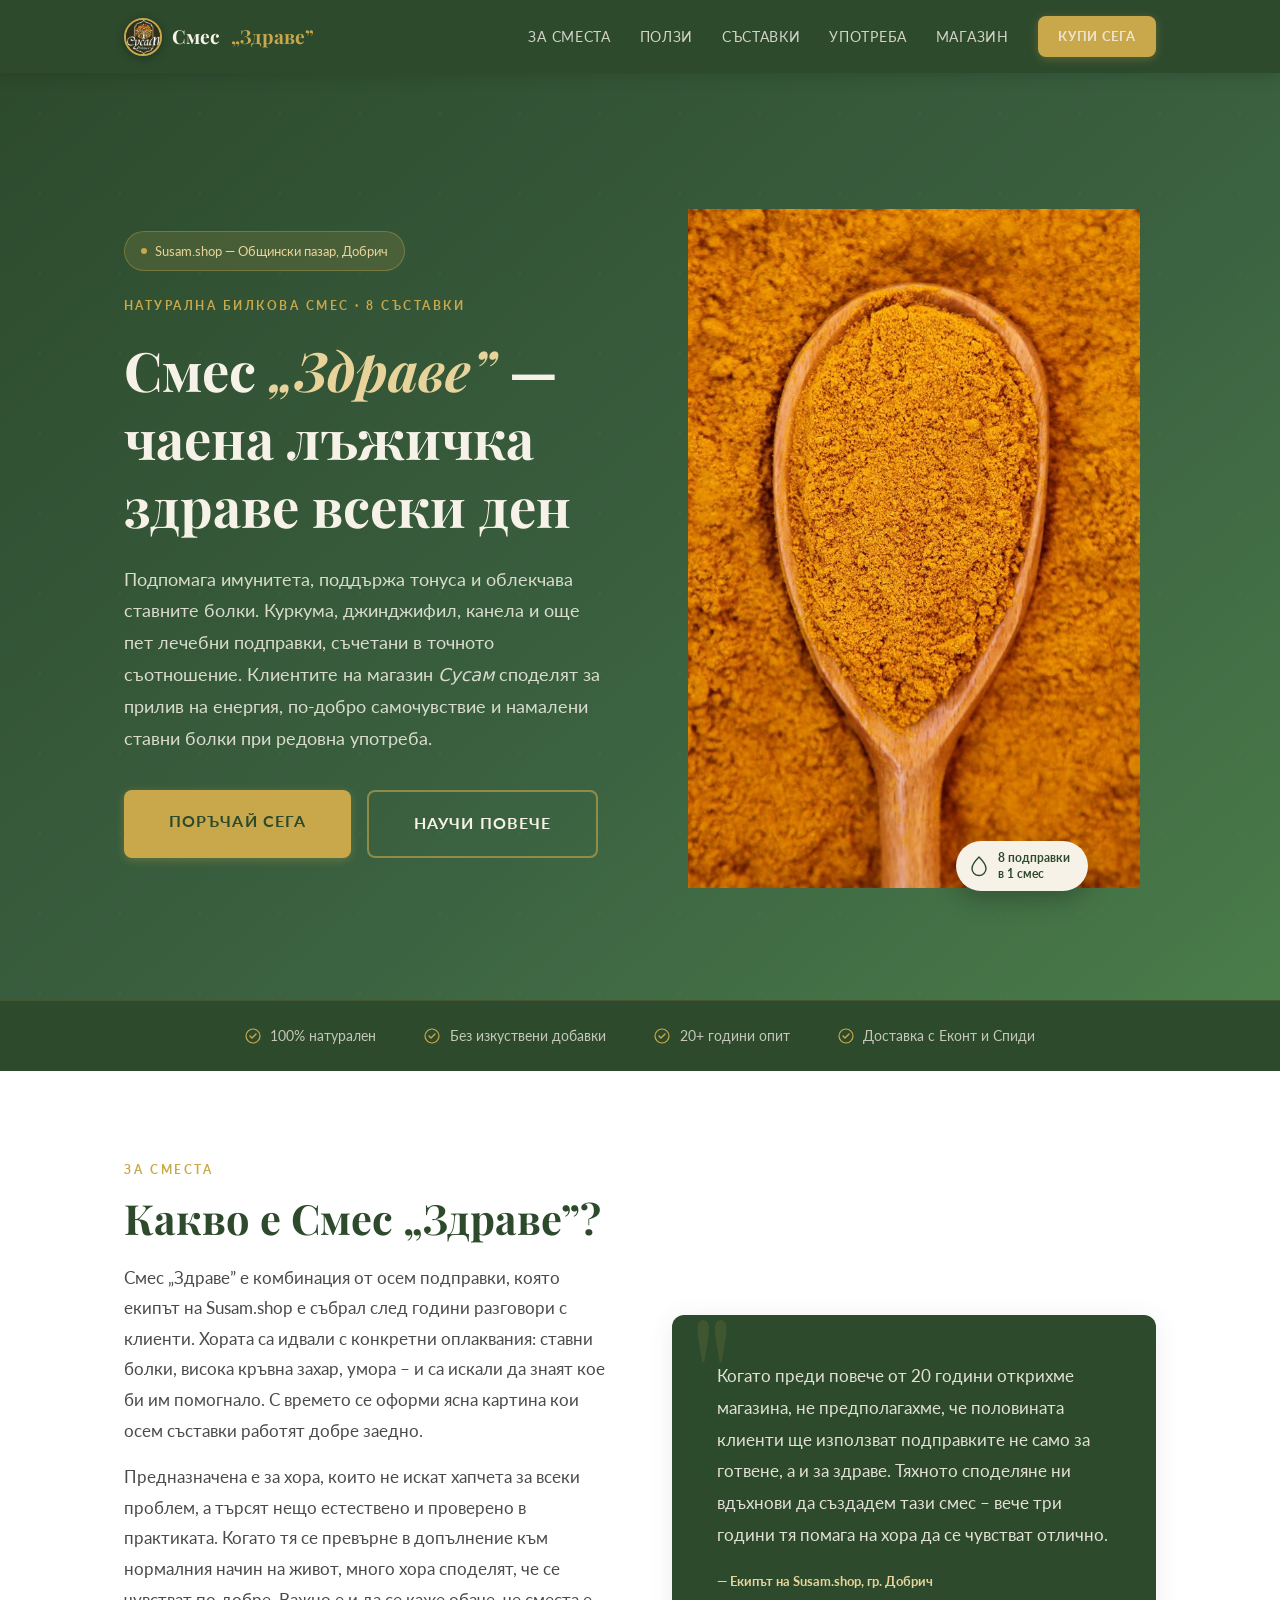
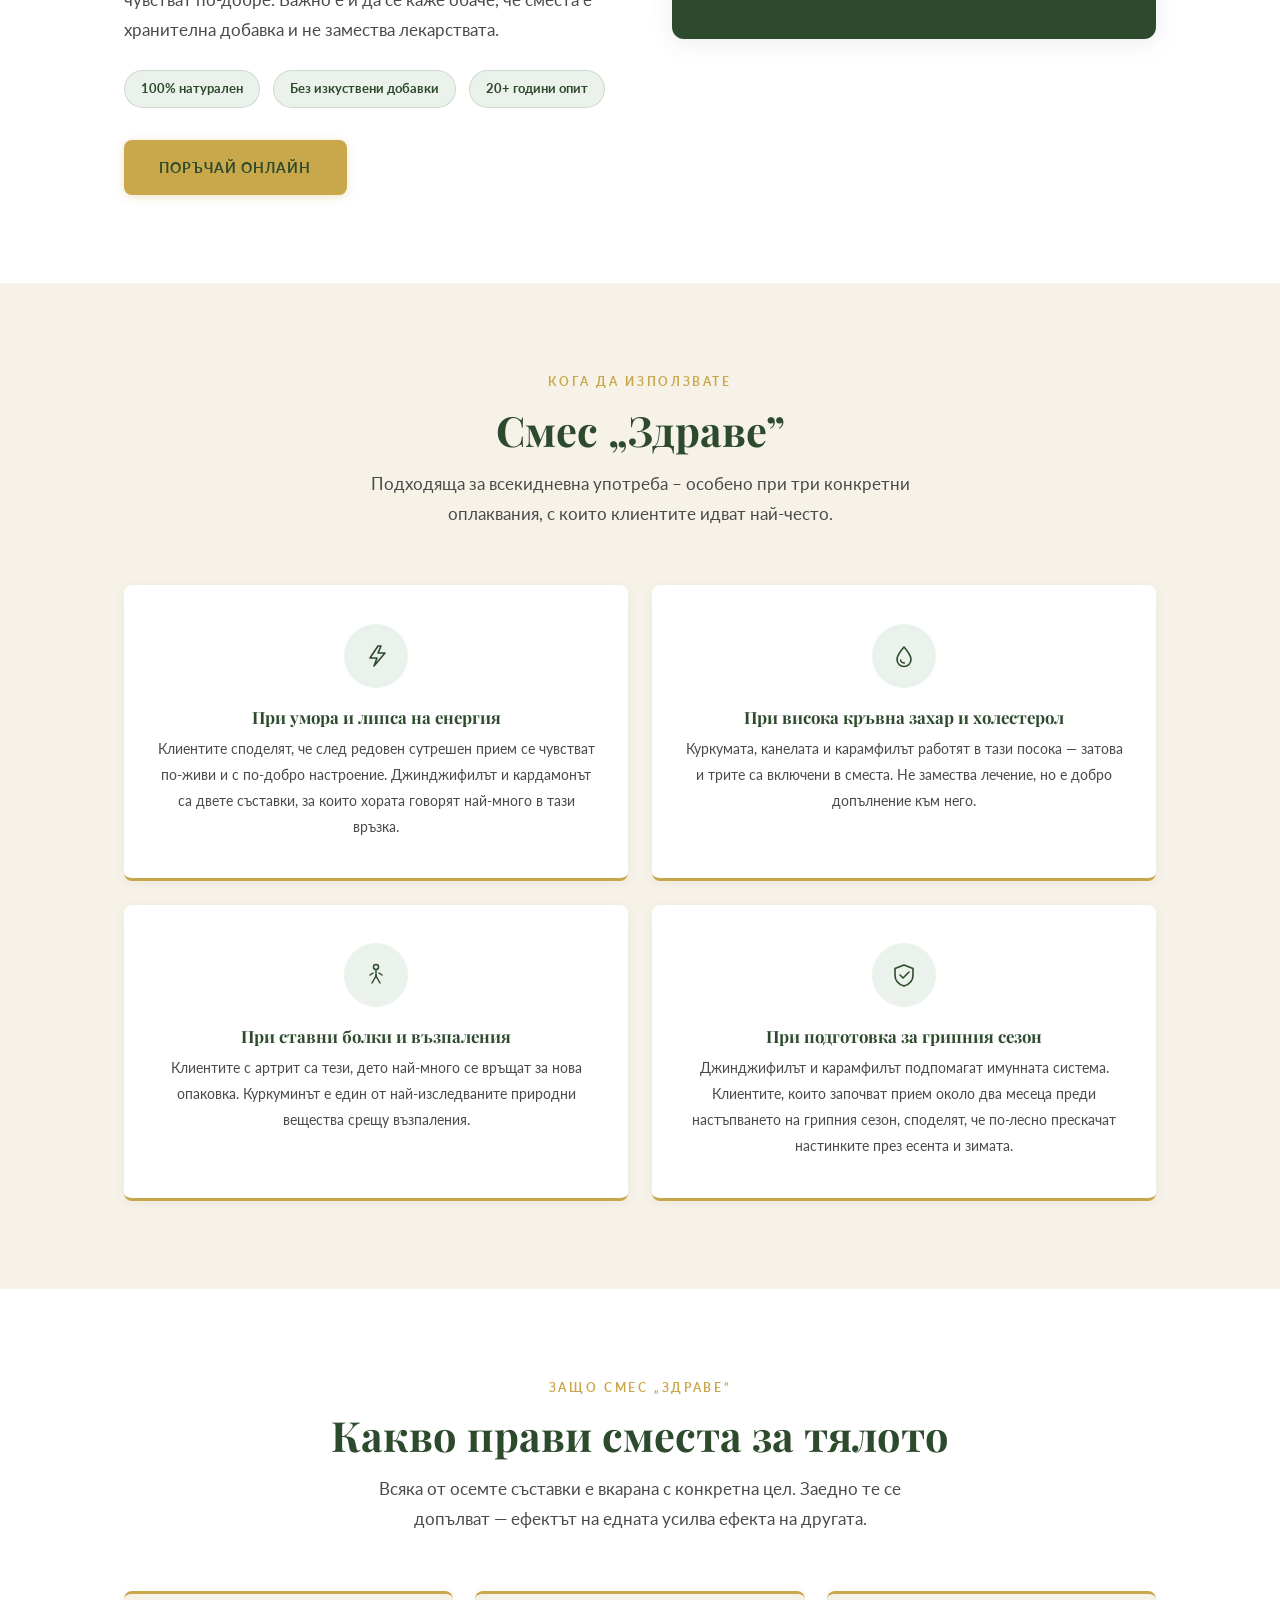
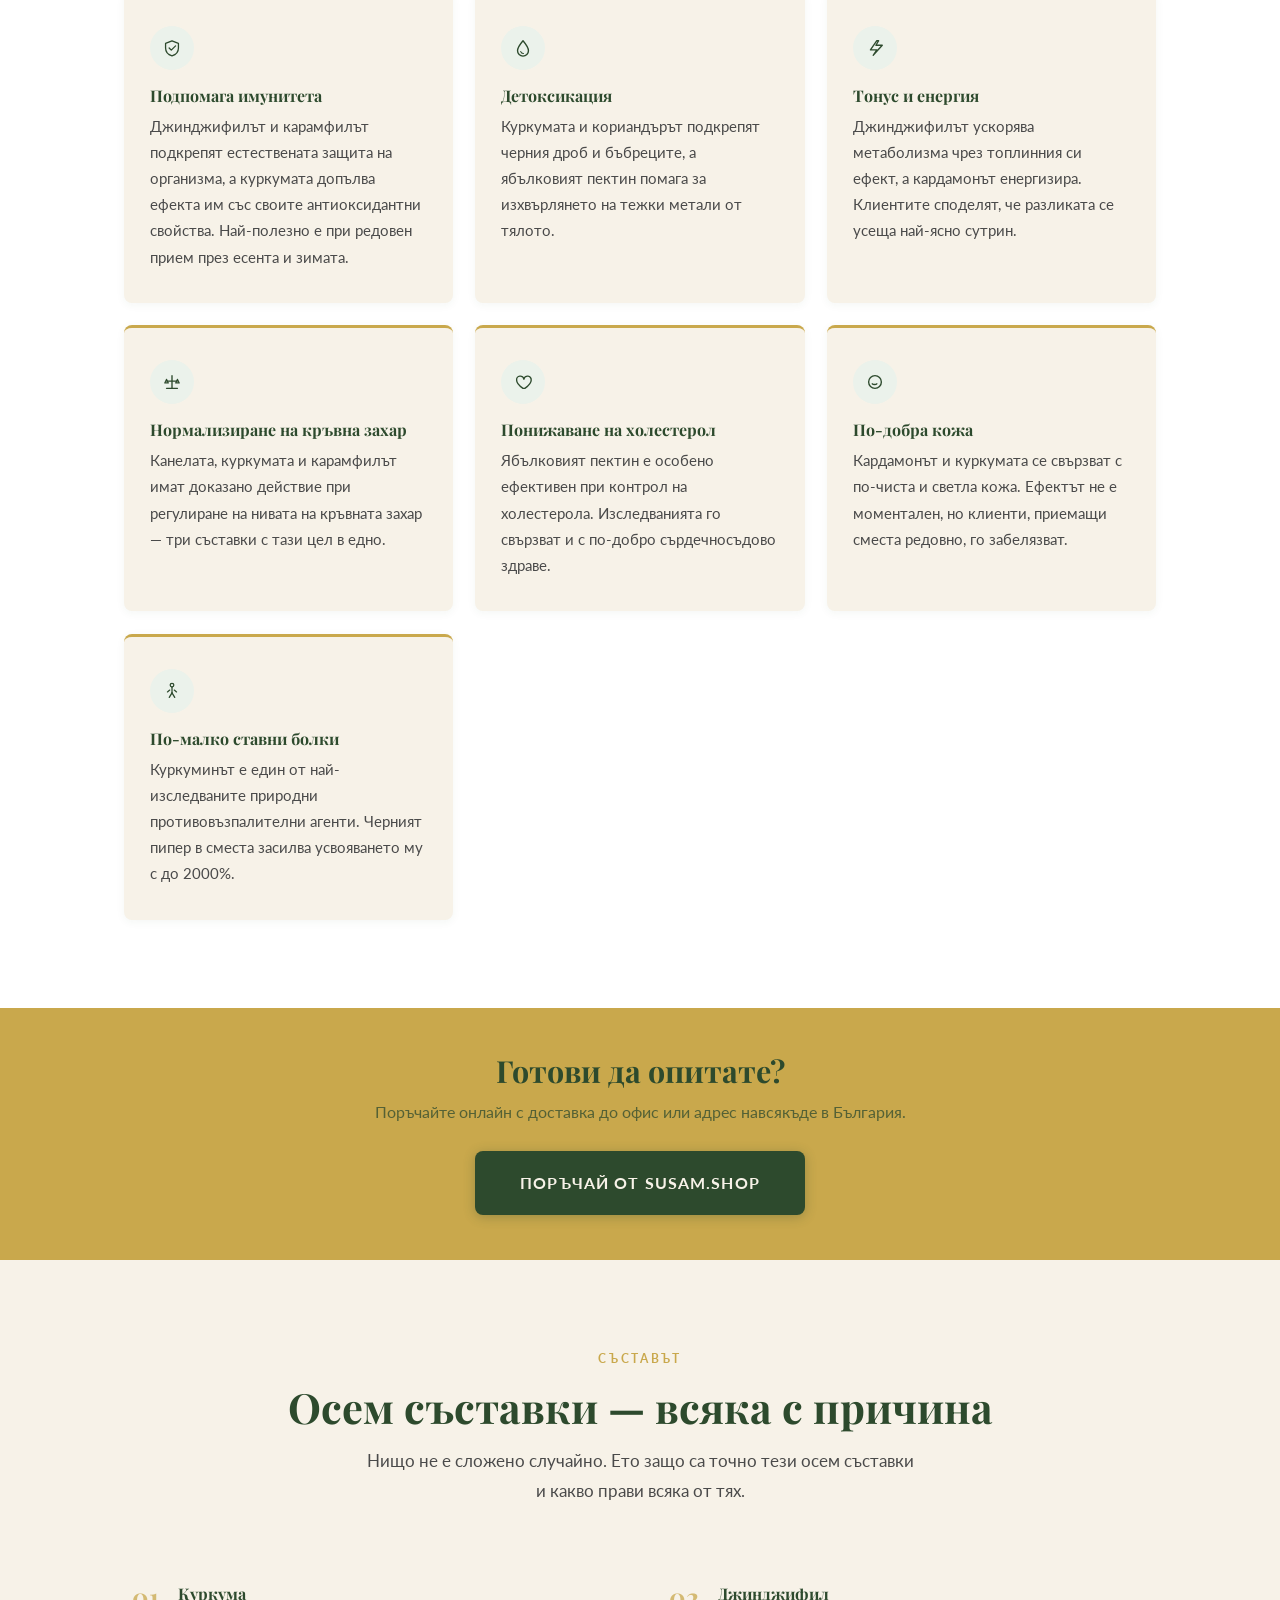
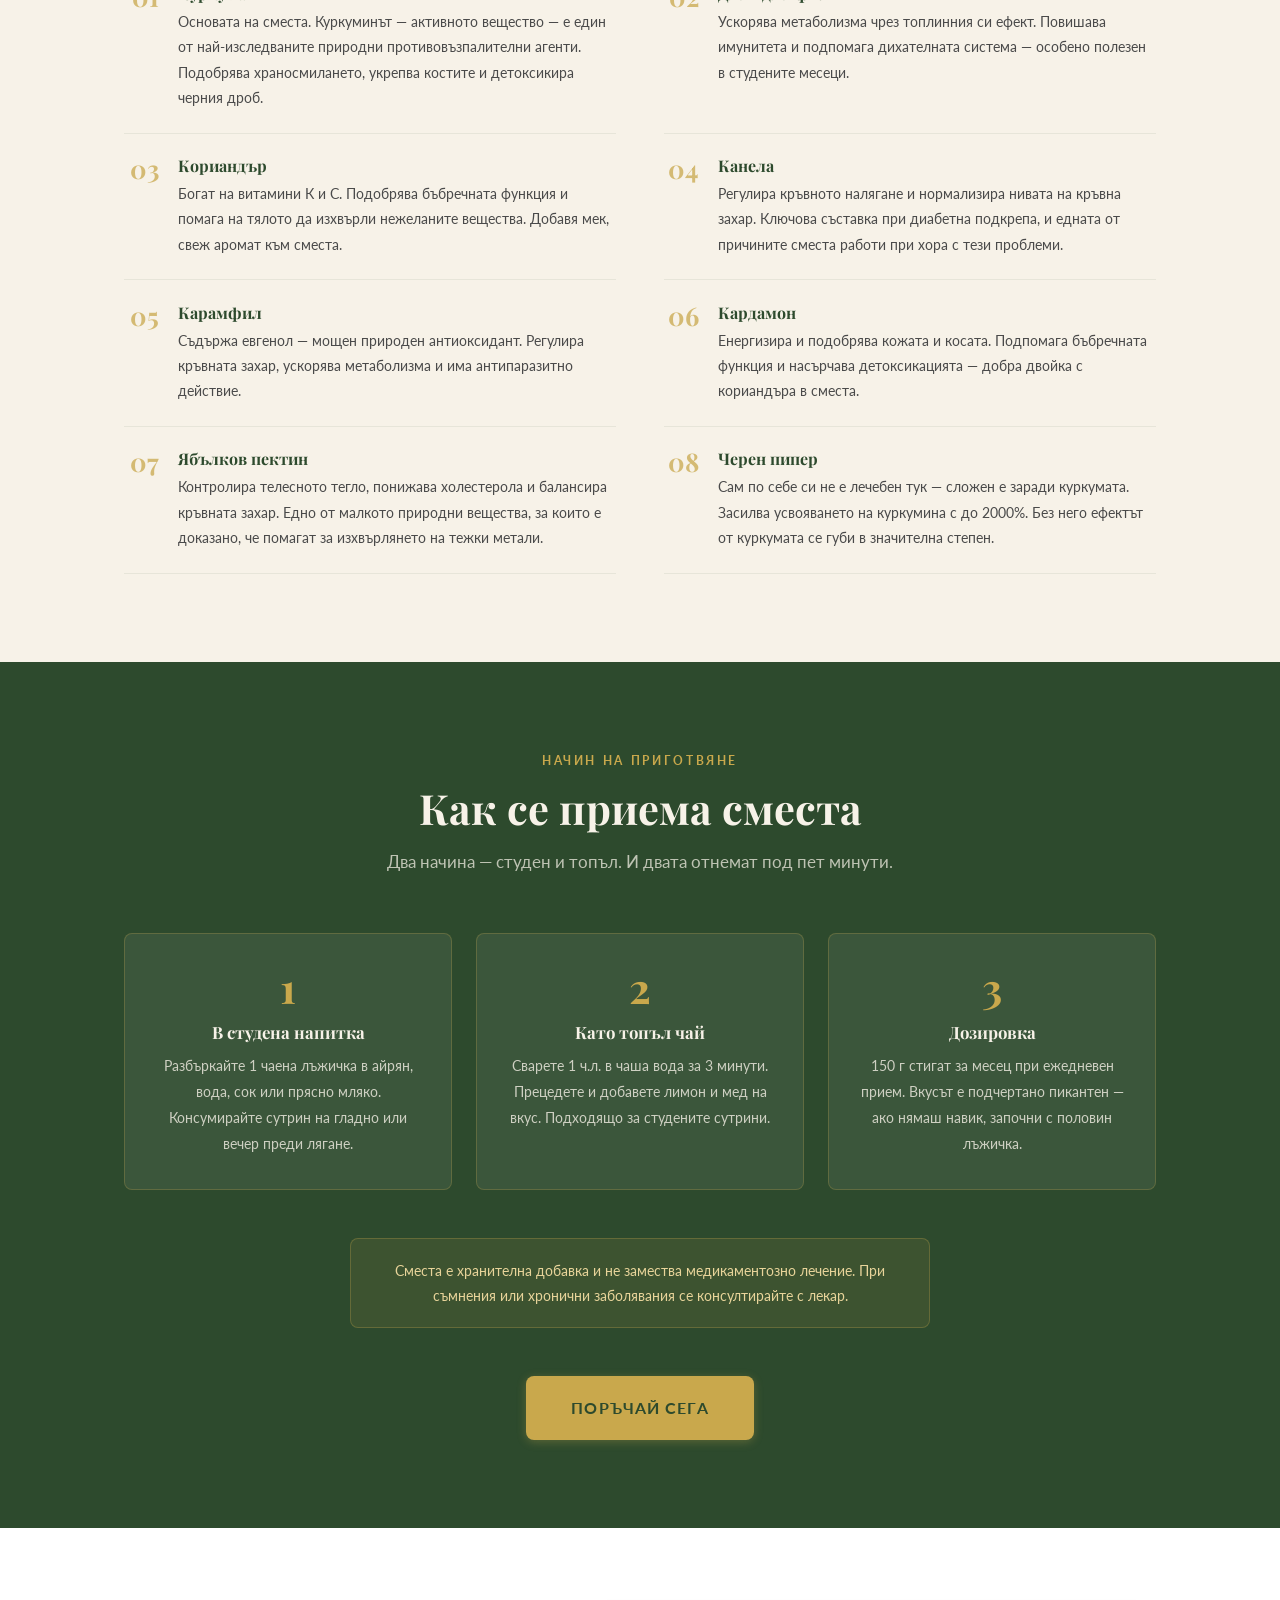
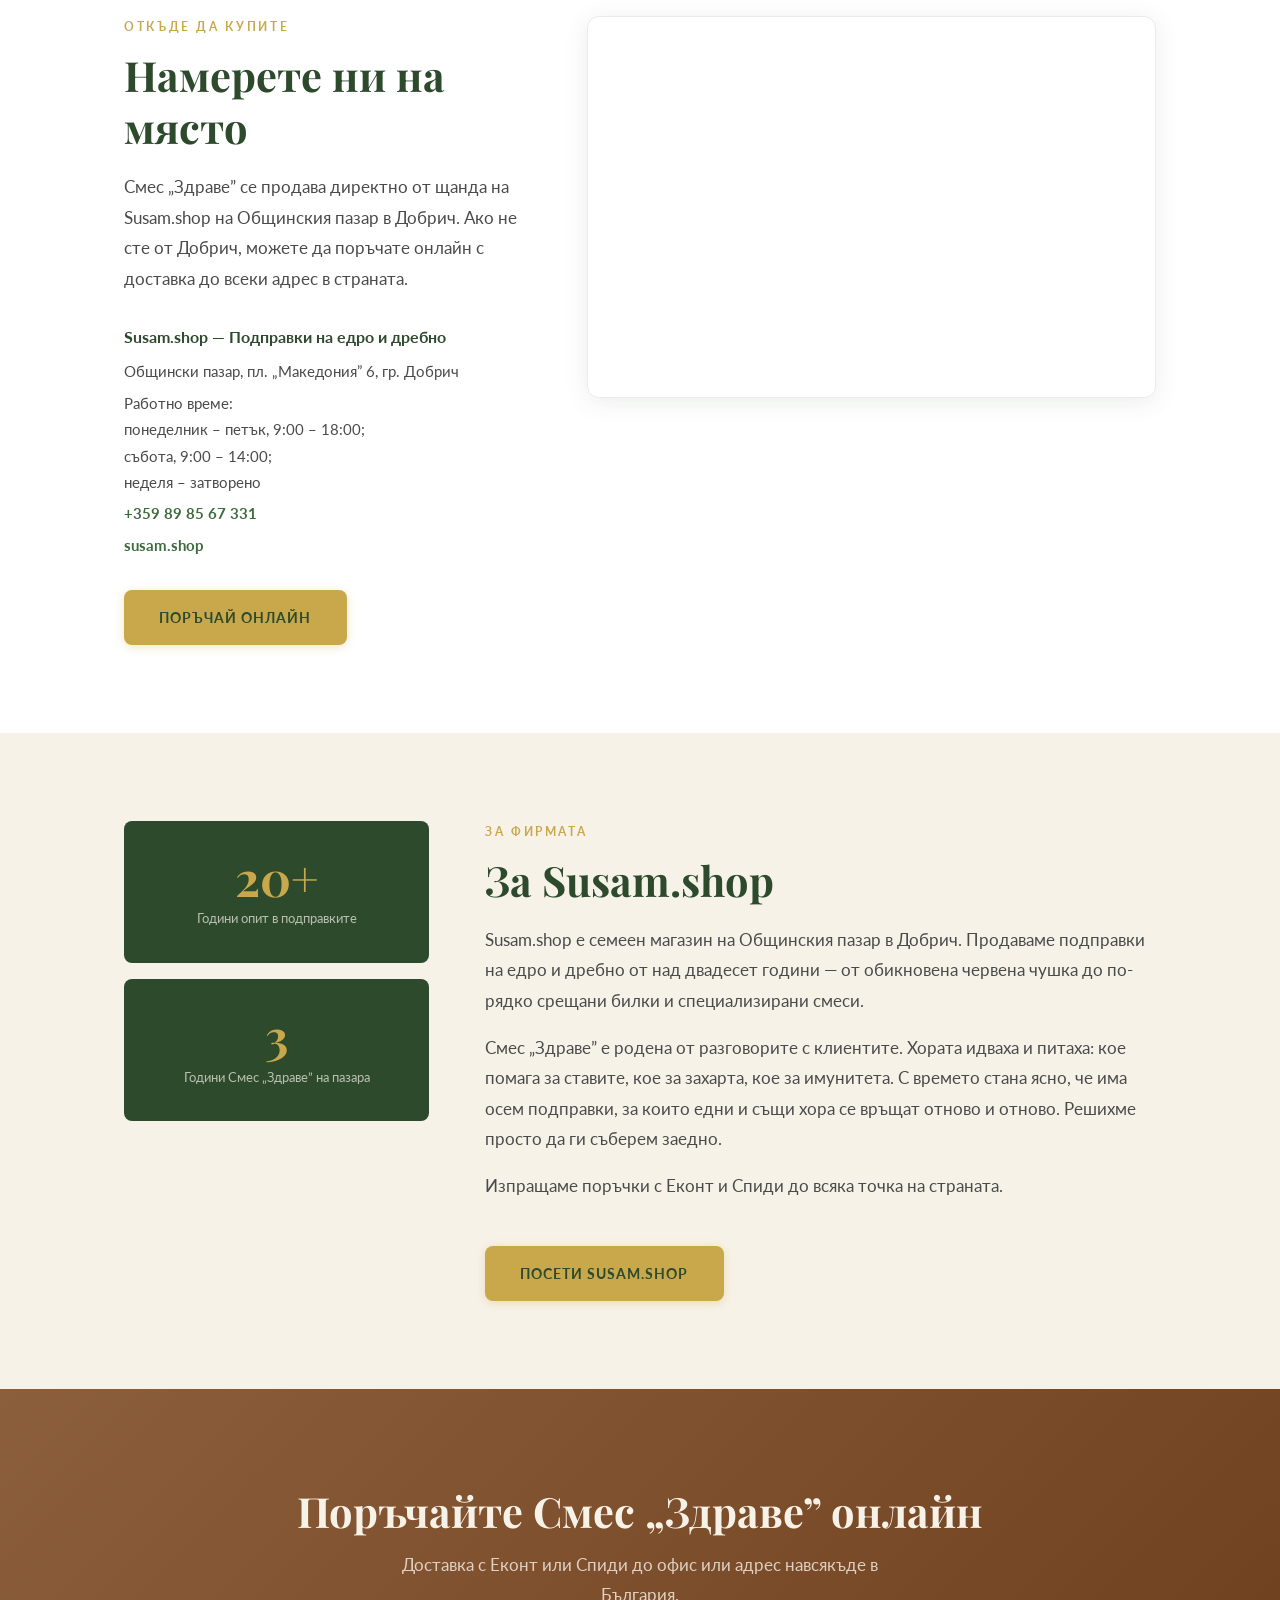
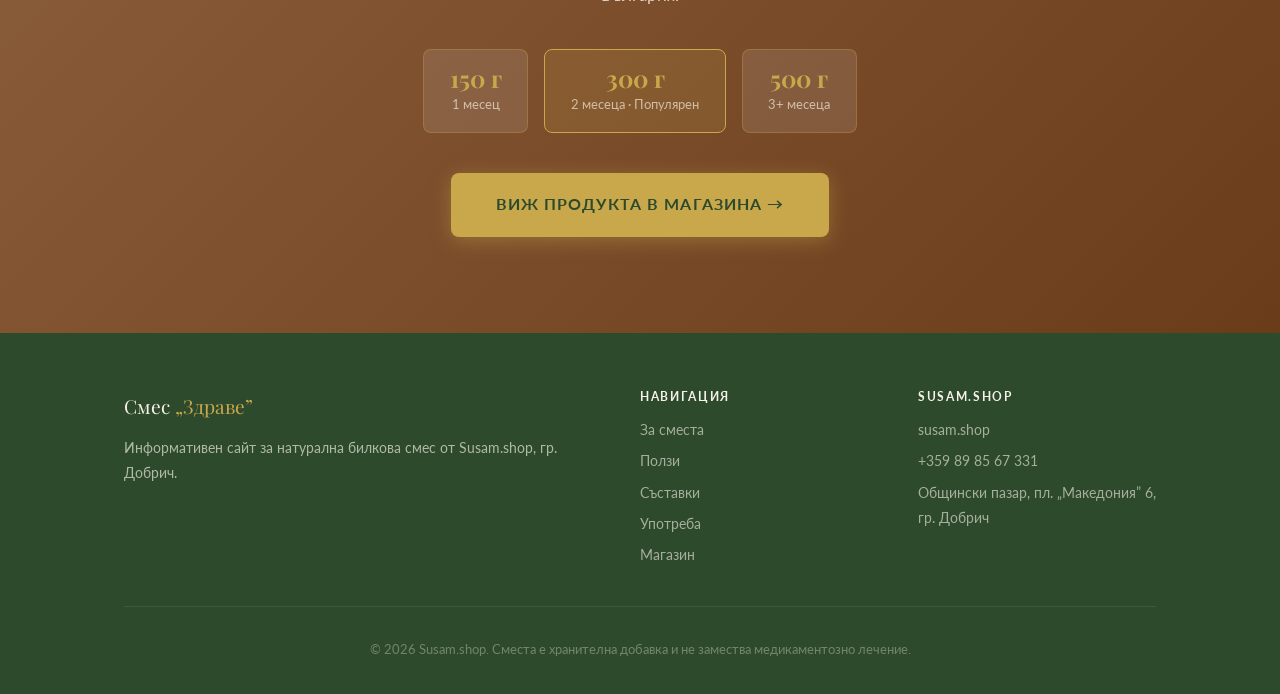
==== commit ef5583df: "Added final changes" ====
--- a/index.html
+++ b/index.html
@@ -3,10 +3,10 @@
 <head>
   <meta charset="UTF-8" />
   <meta name="viewport" content="width=device-width, initial-scale=1.0" />
-  <meta name="description" content="Смес „Здраве” от Susam.shop, Добрич — куркума, джинджифил, канела и още 5 подправки в едно. Помага при ставни болки, висока кръвна захар и умора. Поръчай онлайн с доставка до цяла България." />
-  <meta name="keywords" content="смес здраве, билкова смес куркума канела, натурална смес кръвна захар, подправки добрич, susam shop" />
+  <meta name="description" content="Смес „Здраве” от Susam.shop, Добрич — куркума, джинджифил, канела и още 5 подправки в едно. Подпомага имунитета, тонуса и ставното здраве, помага при висока кръвна захар и умора. Поръчай онлайн с доставка до цяла България." />
+  <meta name="keywords" content="смес здраве, имунитет подправки, билкова смес куркума канела, натурална смес кръвна захар, подправки добрич, susam shop" />
   <meta property="og:title" content="Смес „Здраве” — куркума, канела, джинджифил и още пет подправки в едно" />
-  <meta property="og:description" content="Осем подправки, наредени в правилното съотношение. Поръчай онлайн от Susam.shop с доставка до цяла България." />
+  <meta property="og:description" content="Подпомага имунитета и тонуса. Осем подправки, наредени в правилното съотношение. Поръчай онлайн от Susam.shop с доставка до цяла България." />
   <meta property="og:type" content="website" />
   <meta property="og:url" content="https://smes-zdrave.zdravko-home.org/" />
   <meta property="og:image" content="https://susam.shop/wp-content/uploads/2024/03/img_2438_smes_zdrave-scaled.jpg" />
@@ -22,7 +22,7 @@
       {
         "@type": "Product",
         "name": "Смес „Здраве”",
-        "description": "Натурална билкова смес от осем подправки — куркума, джинджифил, канела, кориандър, карамфил, кардамон, ябълков пектин и черен пипер. Подпомага тонуса, детоксикацията и нормализирането на кръвна захар.",
+        "description": "Натурална билкова смес от осем подправки — куркума, джинджифил, канела, кориандър, карамфил, кардамон, ябълков пектин и черен пипер. Подпомага имунитета, тонуса, детоксикацията и нормализирането на кръвна захар.",
         "brand": {
           "@type": "Brand",
           "name": "Susam.shop"
@@ -92,15 +92,15 @@
         <div class="hero__badge"><span></span> Susam.shop — Общински пазар, Добрич</div>
         <p class="hero__eyebrow">Натурална билкова смес · 8 съставки</p>
         <h1 class="hero__title">Смес <em>„Здраве”</em> — чаена лъжичка здраве всеки ден</h1>
-        <p class="hero__lead">Куркума, джинджифил, канела и още пет лечебни подправки: съчетани в точното съотношение. Клиентите на магазин <i>Сусам</i> споделят за прилив на енергия, по-добро самочувствие и намалени ставни болки при редовна употреба.</p>
+        <p class="hero__lead">Подпомага имунитета, поддържа тонуса и облекчава ставните болки. Куркума, джинджифил, канела и още пет лечебни подправки, съчетани в точното съотношение. Клиентите на магазин <i>Сусам</i> споделят за прилив на енергия, по-добро самочувствие и намалени ставни болки при редовна употреба.</p>
         <div class="hero__ctas">
           <a href="https://susam.shop/product/smes-zdrave-chaena-lazhichka-zdrave-vseki-den/" target="_blank" rel="noopener" class="btn btn--large">Поръчай сега</a>
           <a href="#about" class="btn btn--outline btn--large">Научи повече</a>
         </div>
       </div>
       <div class="hero__visual fade-in">
-        <div class="hero__frame-accent"></div>
-        <div class="hero__frame">
+        <div class="hero__ring"></div>
+        <div class="hero__circle">
           <img src="turmeric-spoon.jpg" alt="Лъжица с куркума, основната подправка в Смес „Здраве”" class="hero__photo" />
         </div>
         <div class="hero__floating-badge">
@@ -228,6 +228,12 @@
         <p>Всяка от осемте съставки е вкарана с конкретна цел. Заедно те се допълват — ефектът на едната усилва ефекта на другата.</p>
       </div>
       <div class="benefits__grid">
+        <div class="benefit-card fade-in">
+          <!-- Икона: щит — имунитет -->
+          <div class="benefit-card__icon"><svg width="20" height="20" viewBox="0 0 28 28" fill="none" aria-hidden="true"><path d="M14 4l9 3.5v6.5c0 6-4 9.5-9 11-5-1.5-9-5-9-11V7.5L14 4z" stroke="#2D4A2D" stroke-width="1.8" stroke-linejoin="round" fill="none"/><path d="M10 14l3 3 6-6" stroke="#2D4A2D" stroke-width="1.8" stroke-linecap="round" stroke-linejoin="round"/></svg></div>
+          <h3>Подпомага имунитета</h3>
+          <p>Джинджифилът и карамфилът подкрепят естествената защита на организма, а куркумата допълва ефекта им със своите антиоксидантни свойства. Най-полезно е при редовен прием през есента и зимата.</p>
+        </div>
         <div class="benefit-card fade-in">
           <!-- Икона: капка — детоксикация -->
           <div class="benefit-card__icon"><svg width="20" height="20" viewBox="0 0 22 22" fill="none" aria-hidden="true"><path d="M11 3C11 3 5 10 5 14a6 6 0 0012 0C17 10 11 3 11 3z" stroke="#2D4A2D" stroke-width="1.5" stroke-linejoin="round" fill="none"/><path d="M8.5 15a3 3 0 003 2" stroke="#2D4A2D" stroke-width="1.2" stroke-linecap="round"/></svg></div>
@@ -440,7 +446,7 @@
         </div>
       </div>
       <div class="footer__bottom">
-        <p>Информативен сайт, създаден за учебни цели. Съдържанието е базирано на публично достъпна информация от susam.shop.</p>
+        <p>© 2026 Susam.shop. Сместа е хранителна добавка и не замества медикаментозно лечение.</p>
       </div>
     </div>
   </footer>
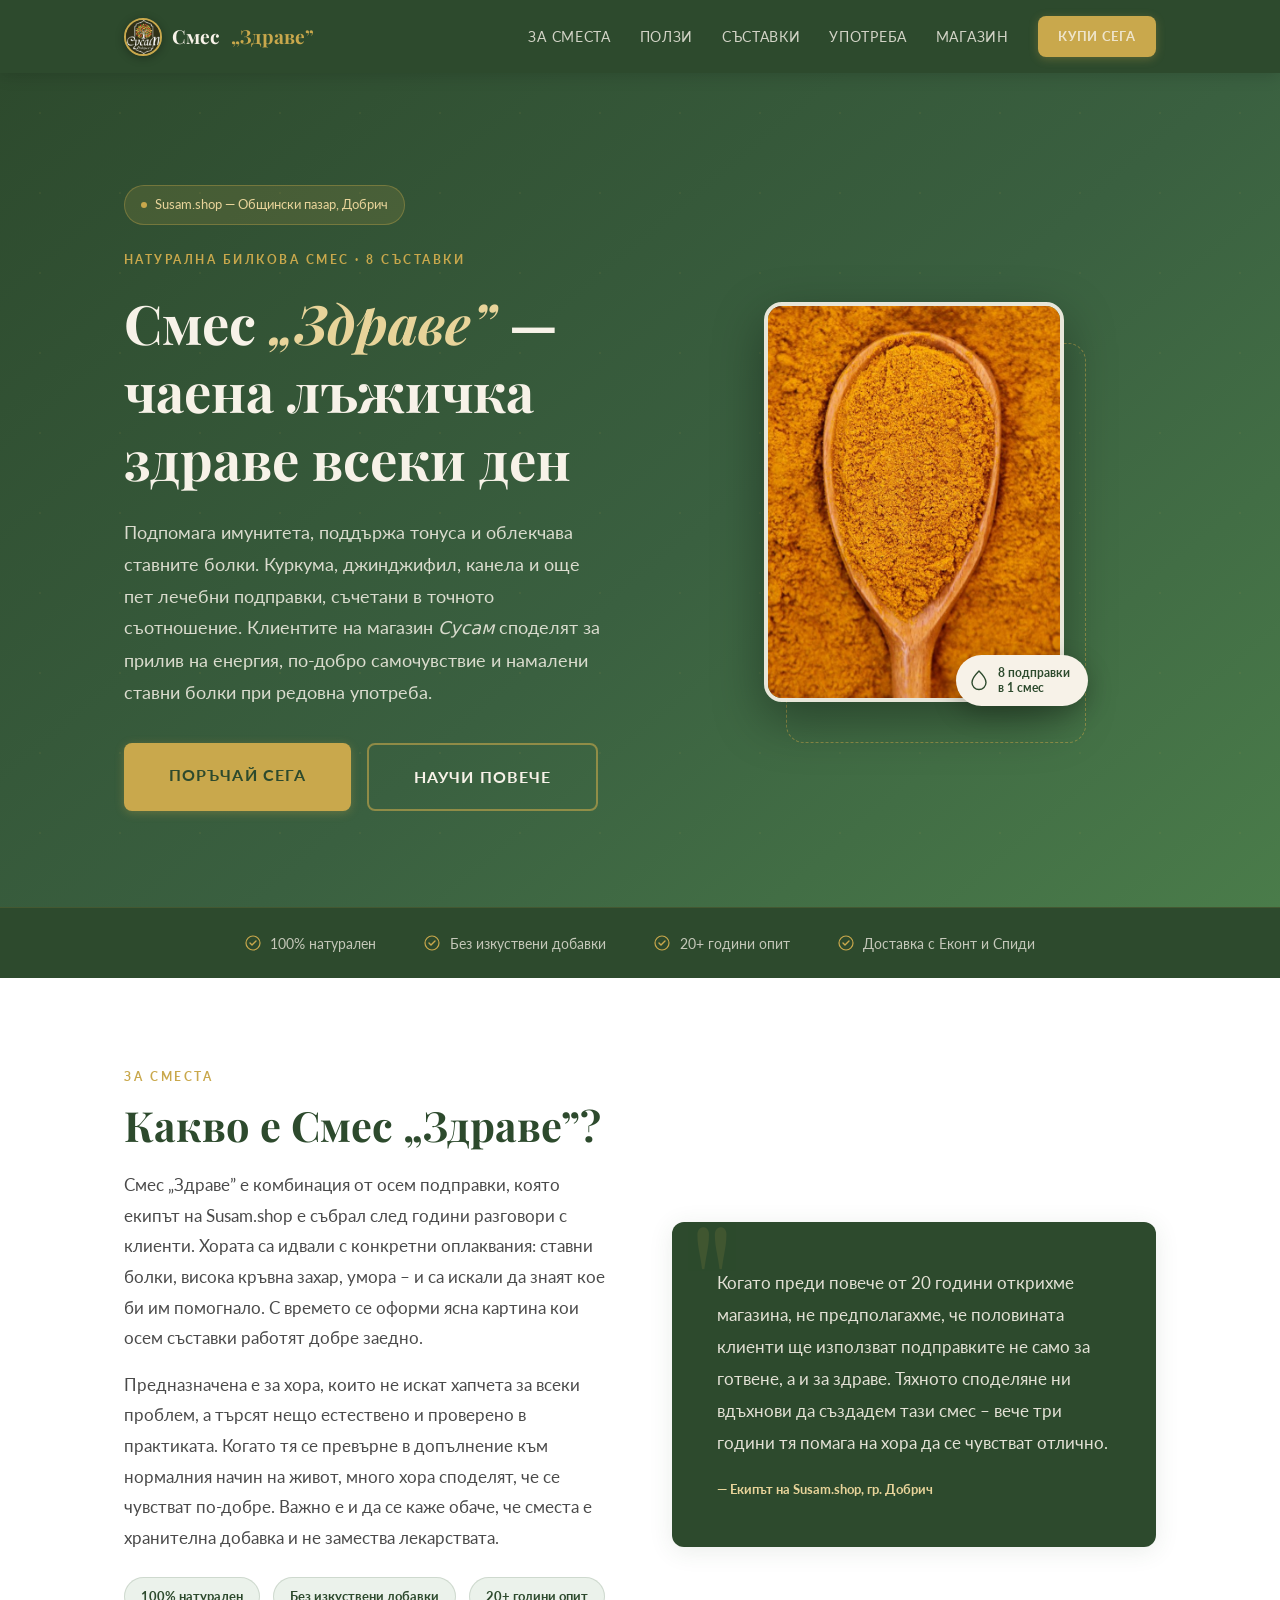
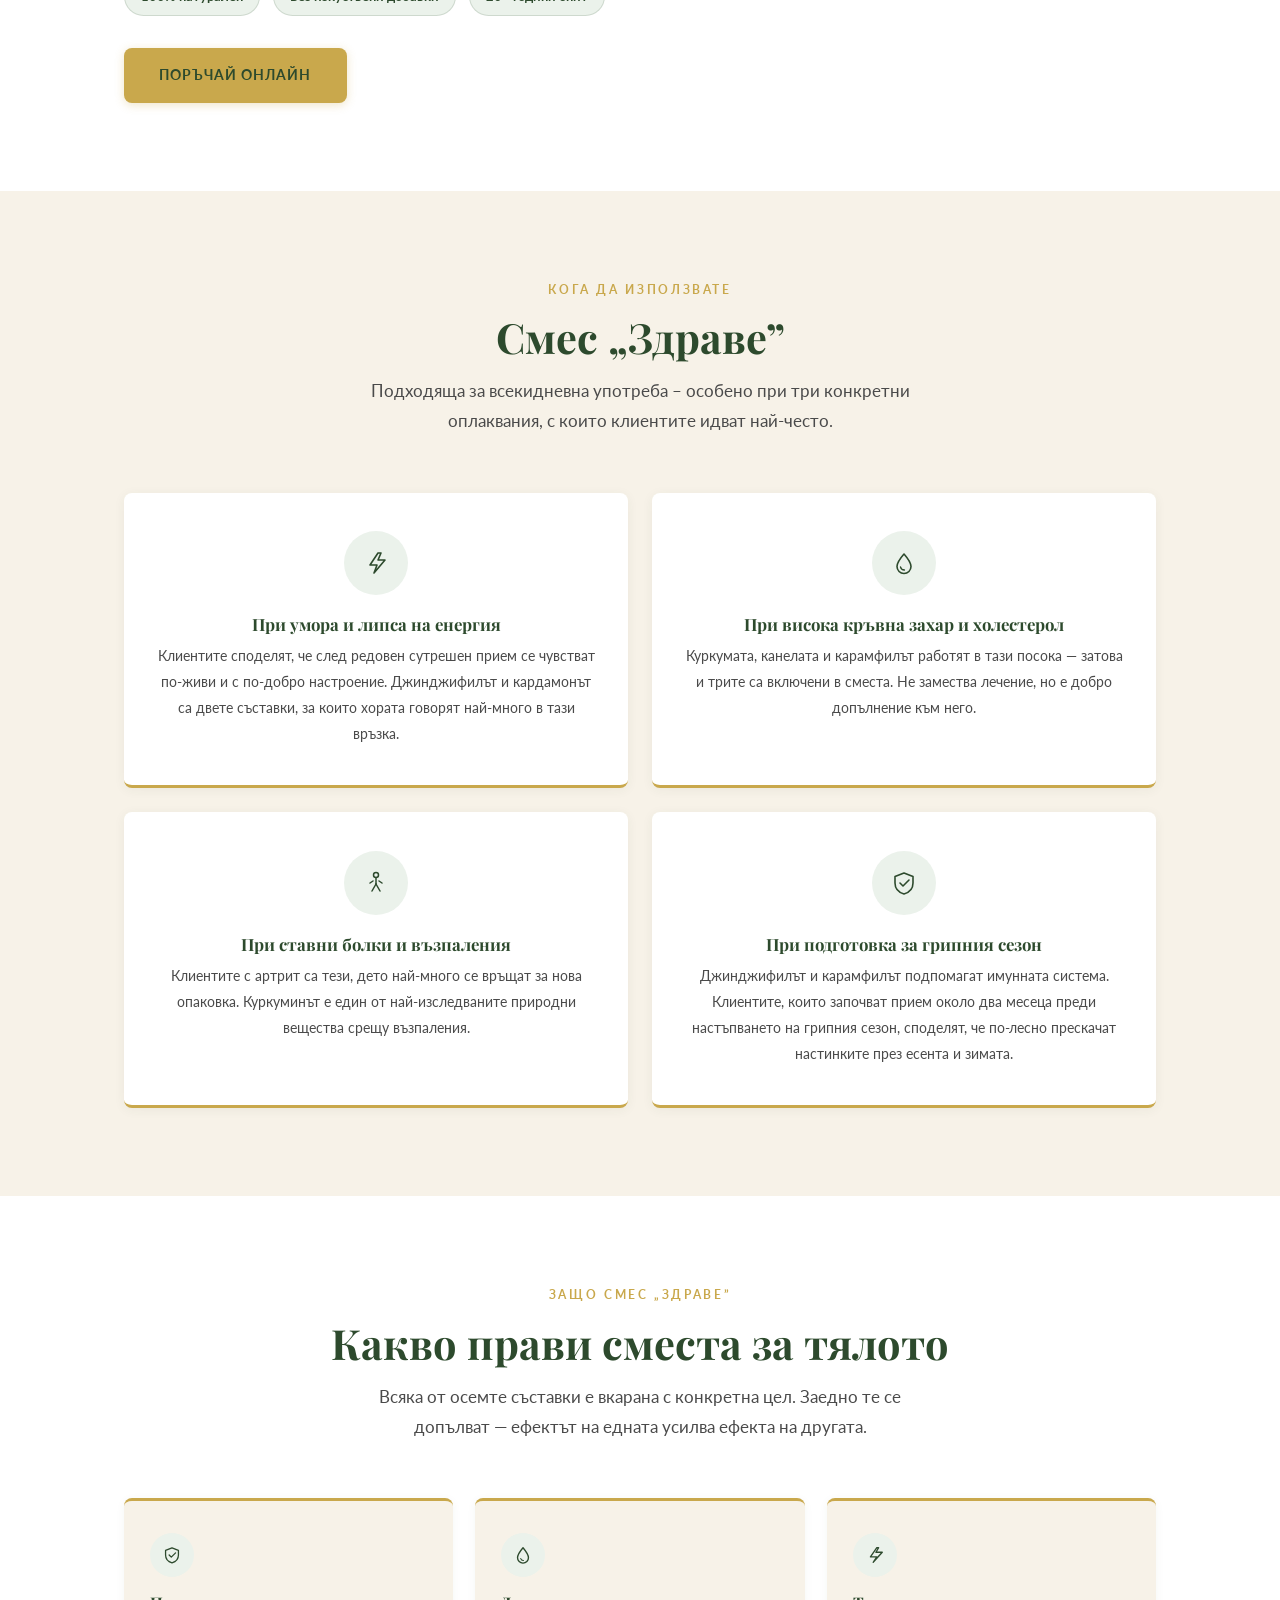
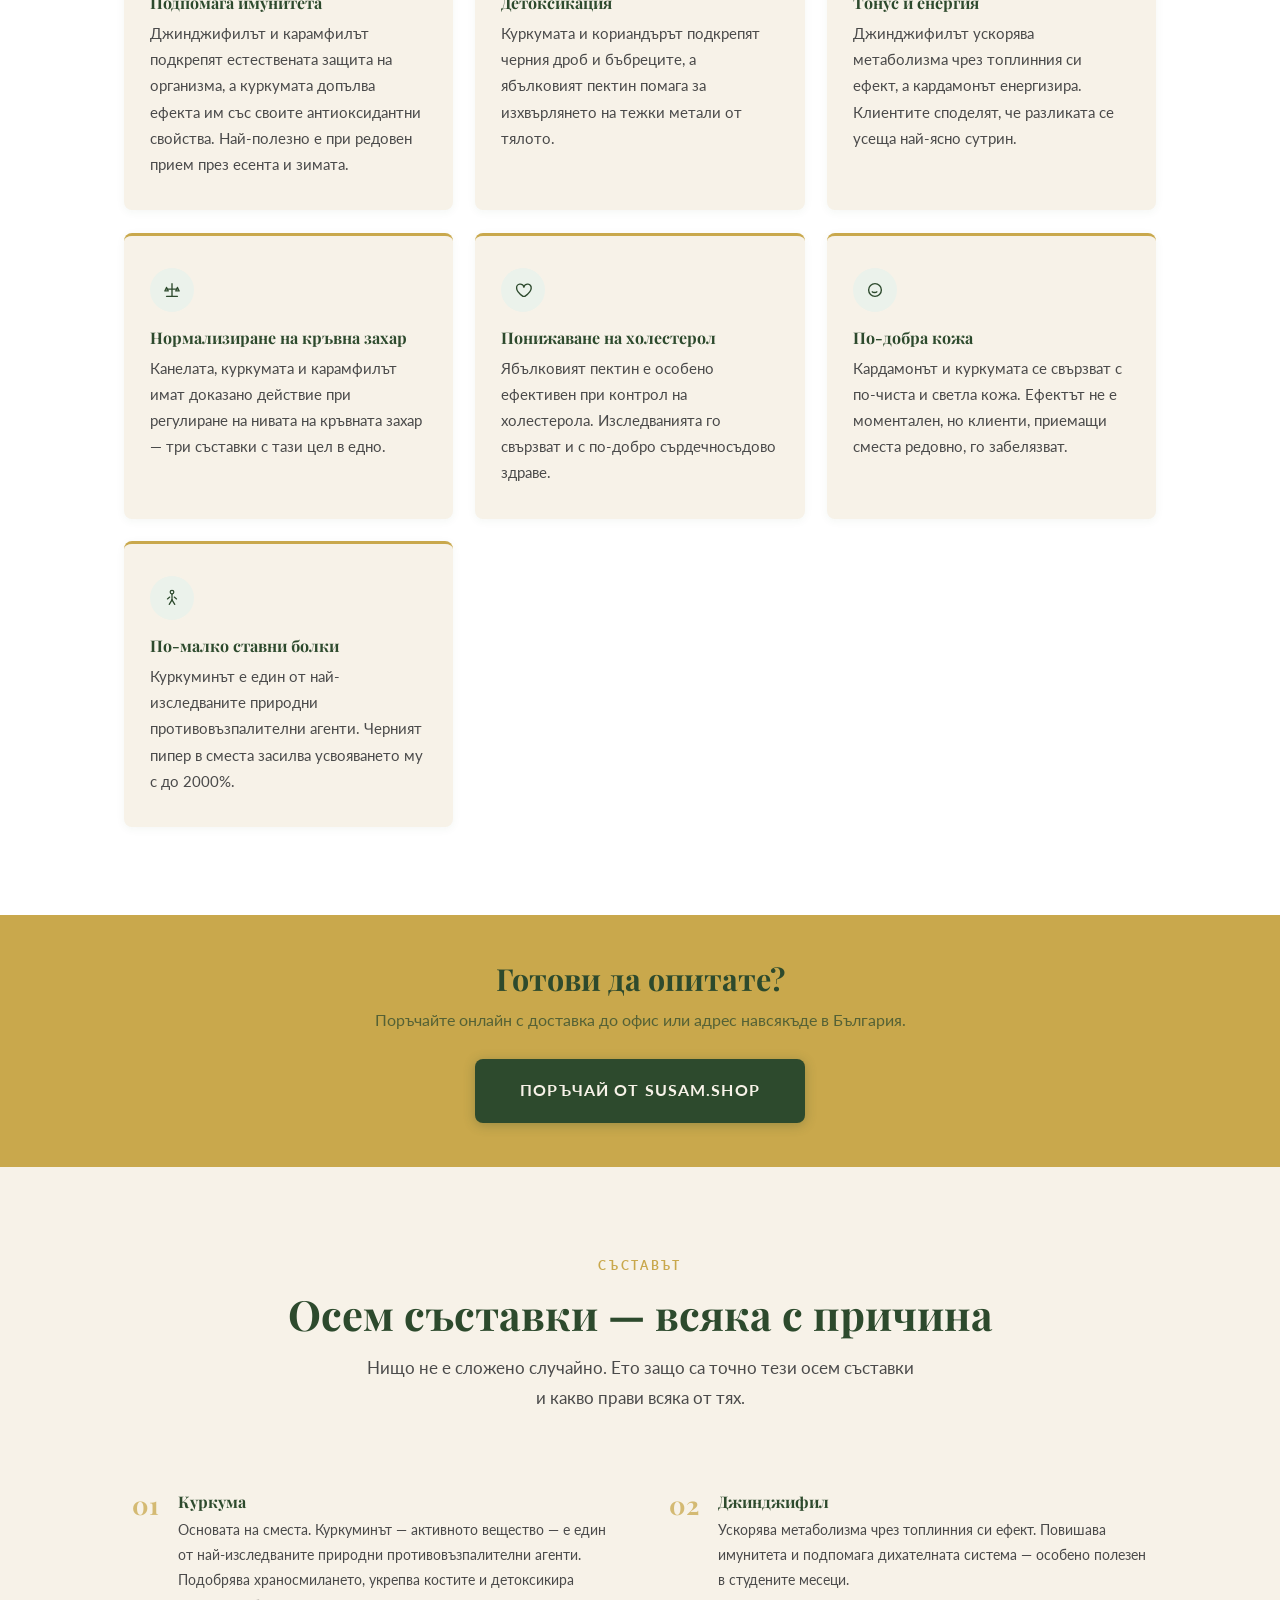
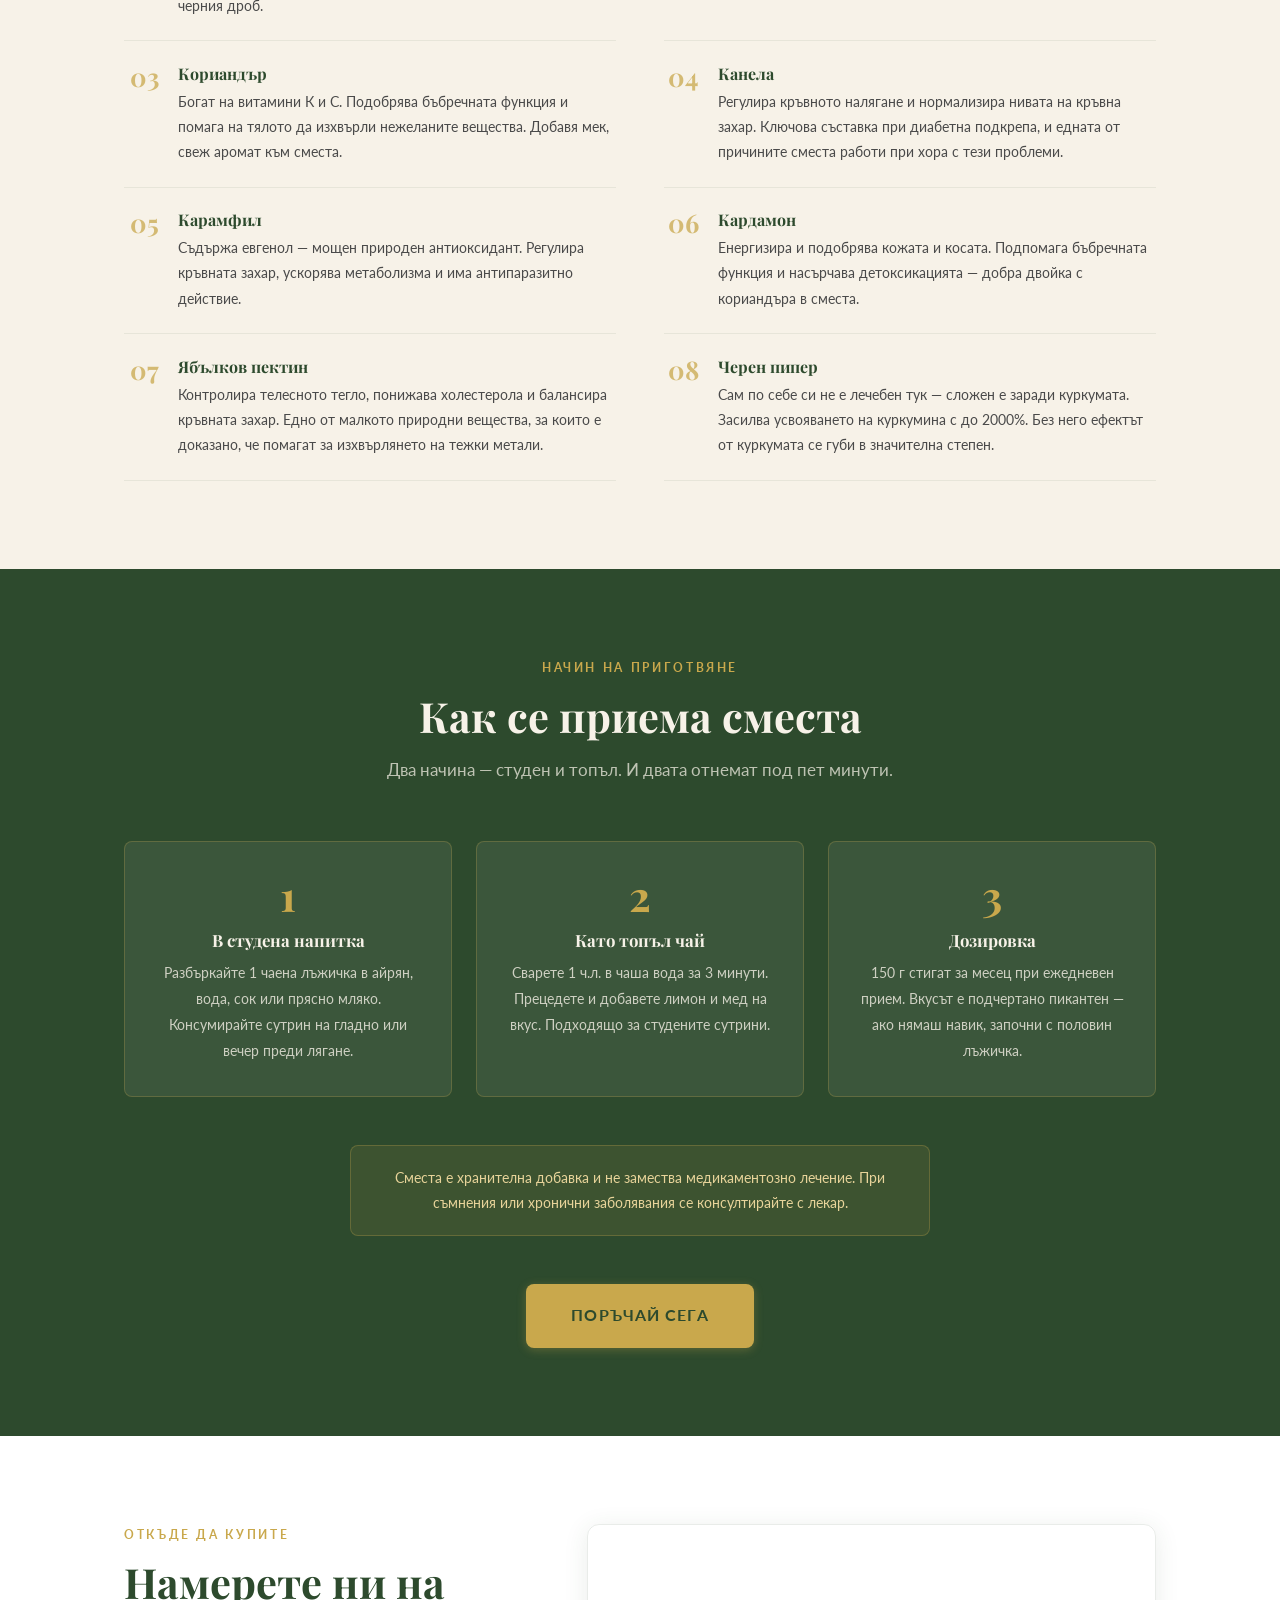
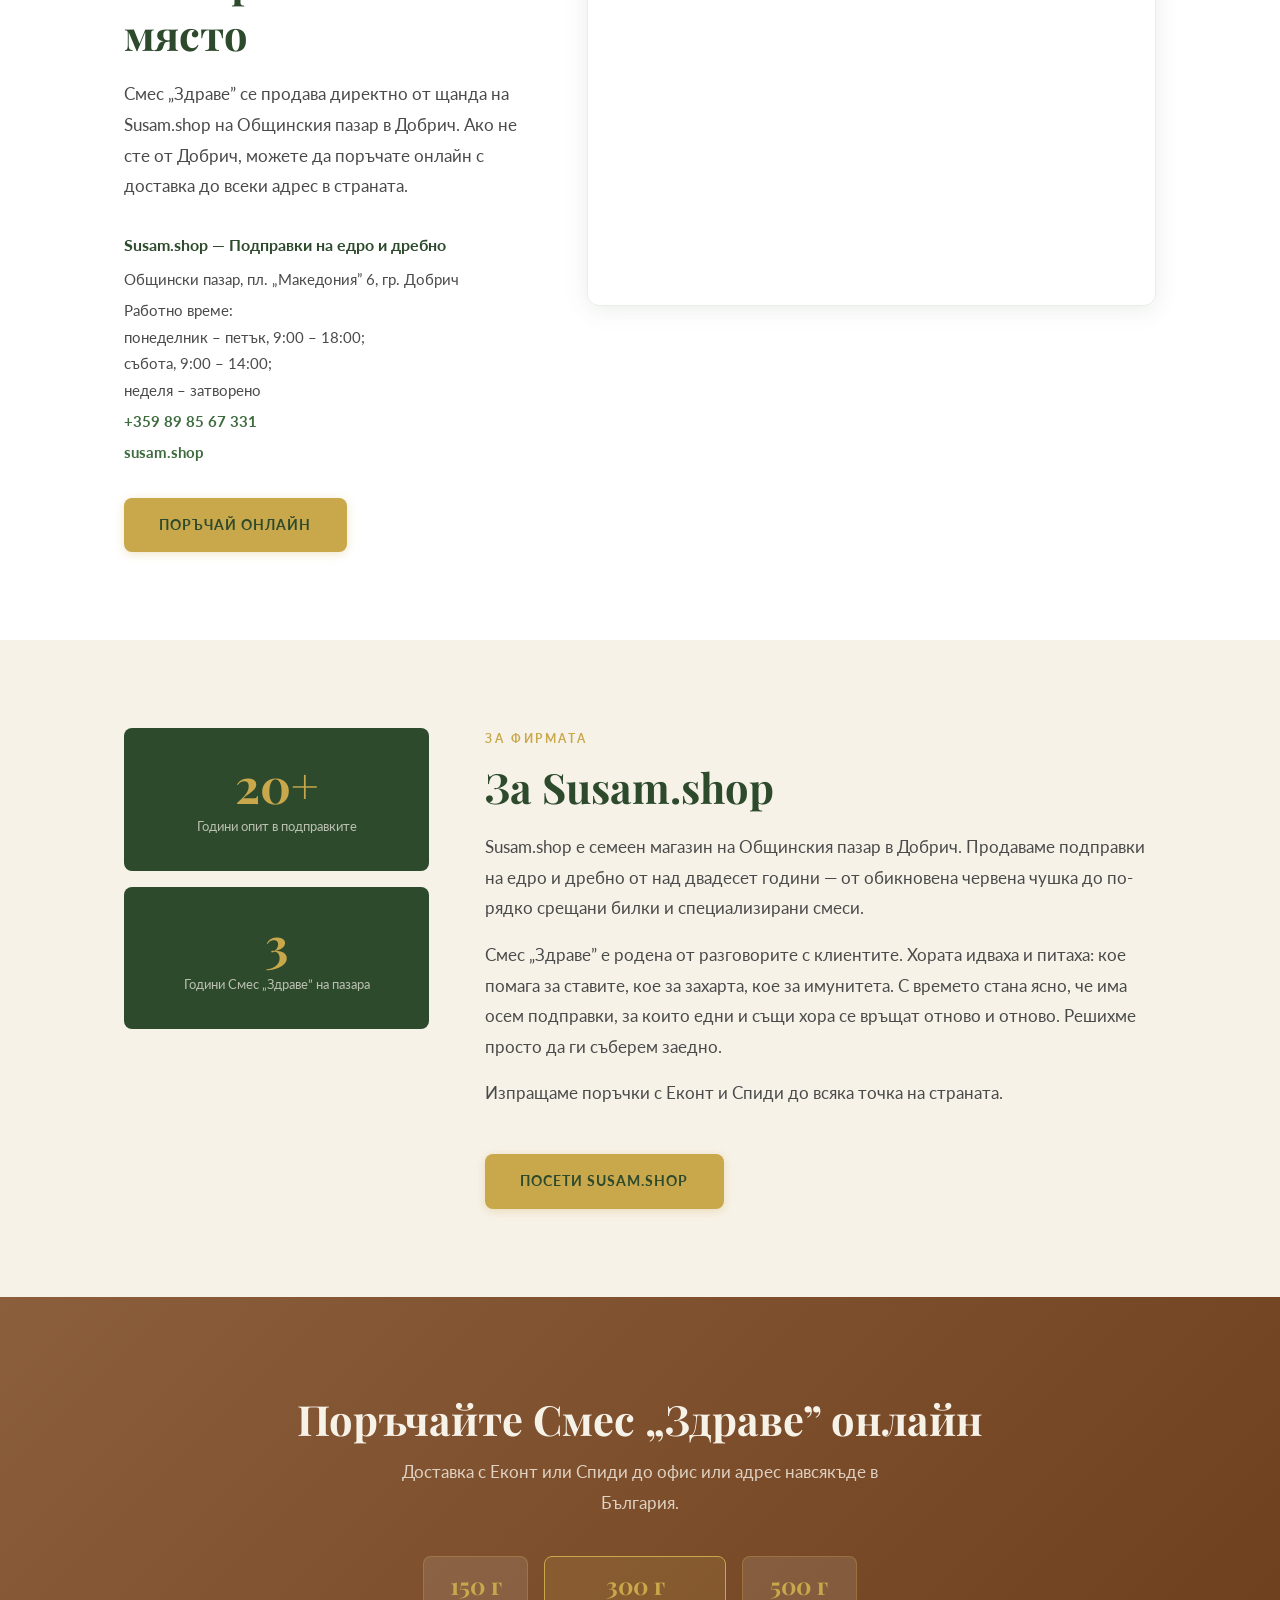
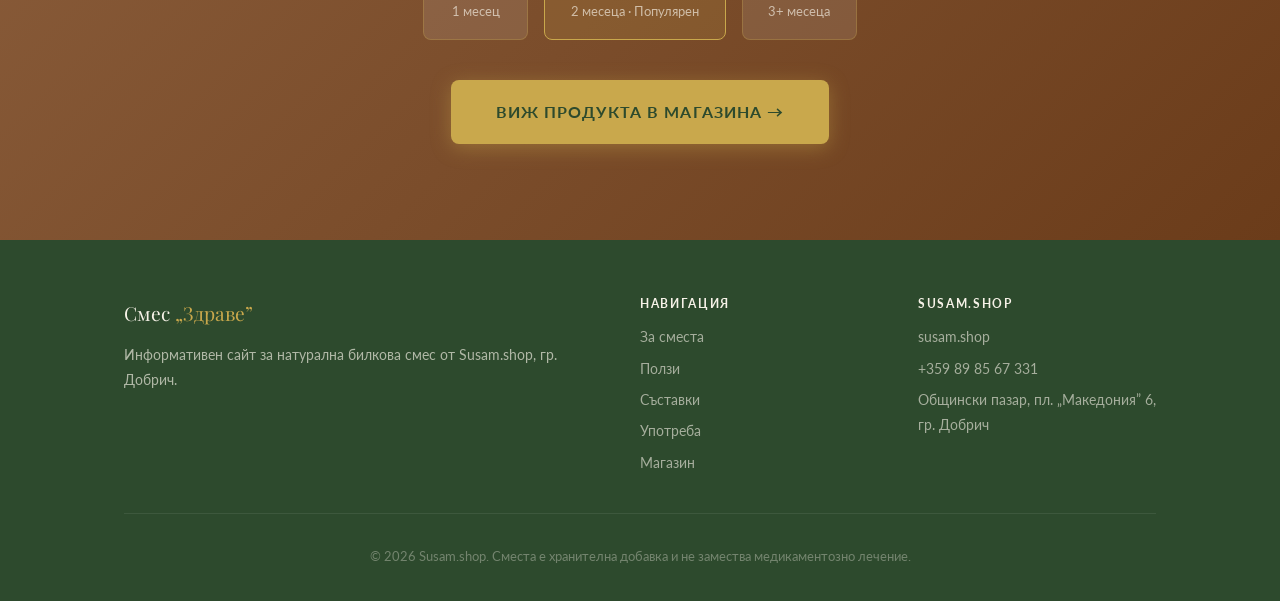
==== commit 9c9d4dd9: "Index changes" ====
--- a/index.html
+++ b/index.html
@@ -99,8 +99,8 @@
         </div>
       </div>
       <div class="hero__visual fade-in">
-        <div class="hero__ring"></div>
-        <div class="hero__circle">
+        <div class="hero__frame-accent"></div>
+        <div class="hero__frame">
           <img src="turmeric-spoon.jpg" alt="Лъжица с куркума, основната подправка в Смес „Здраве”" class="hero__photo" />
         </div>
         <div class="hero__floating-badge">
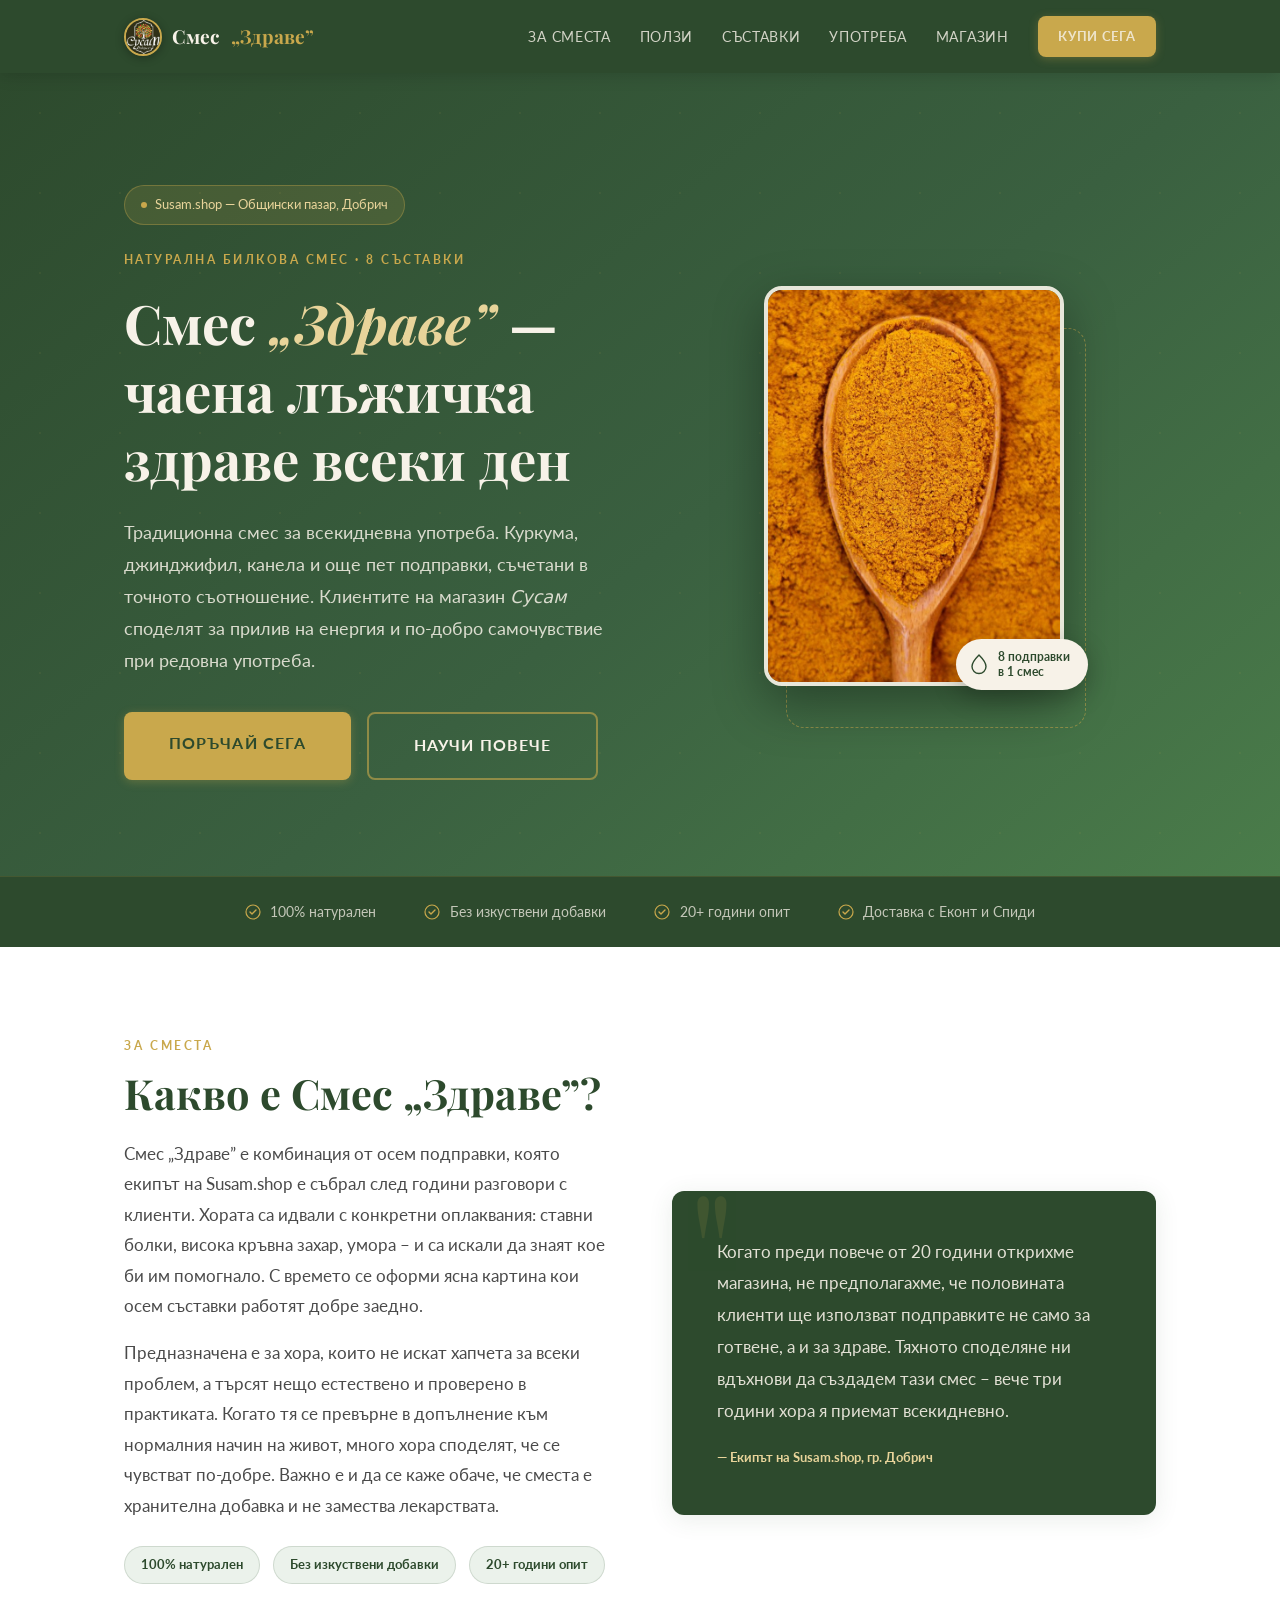
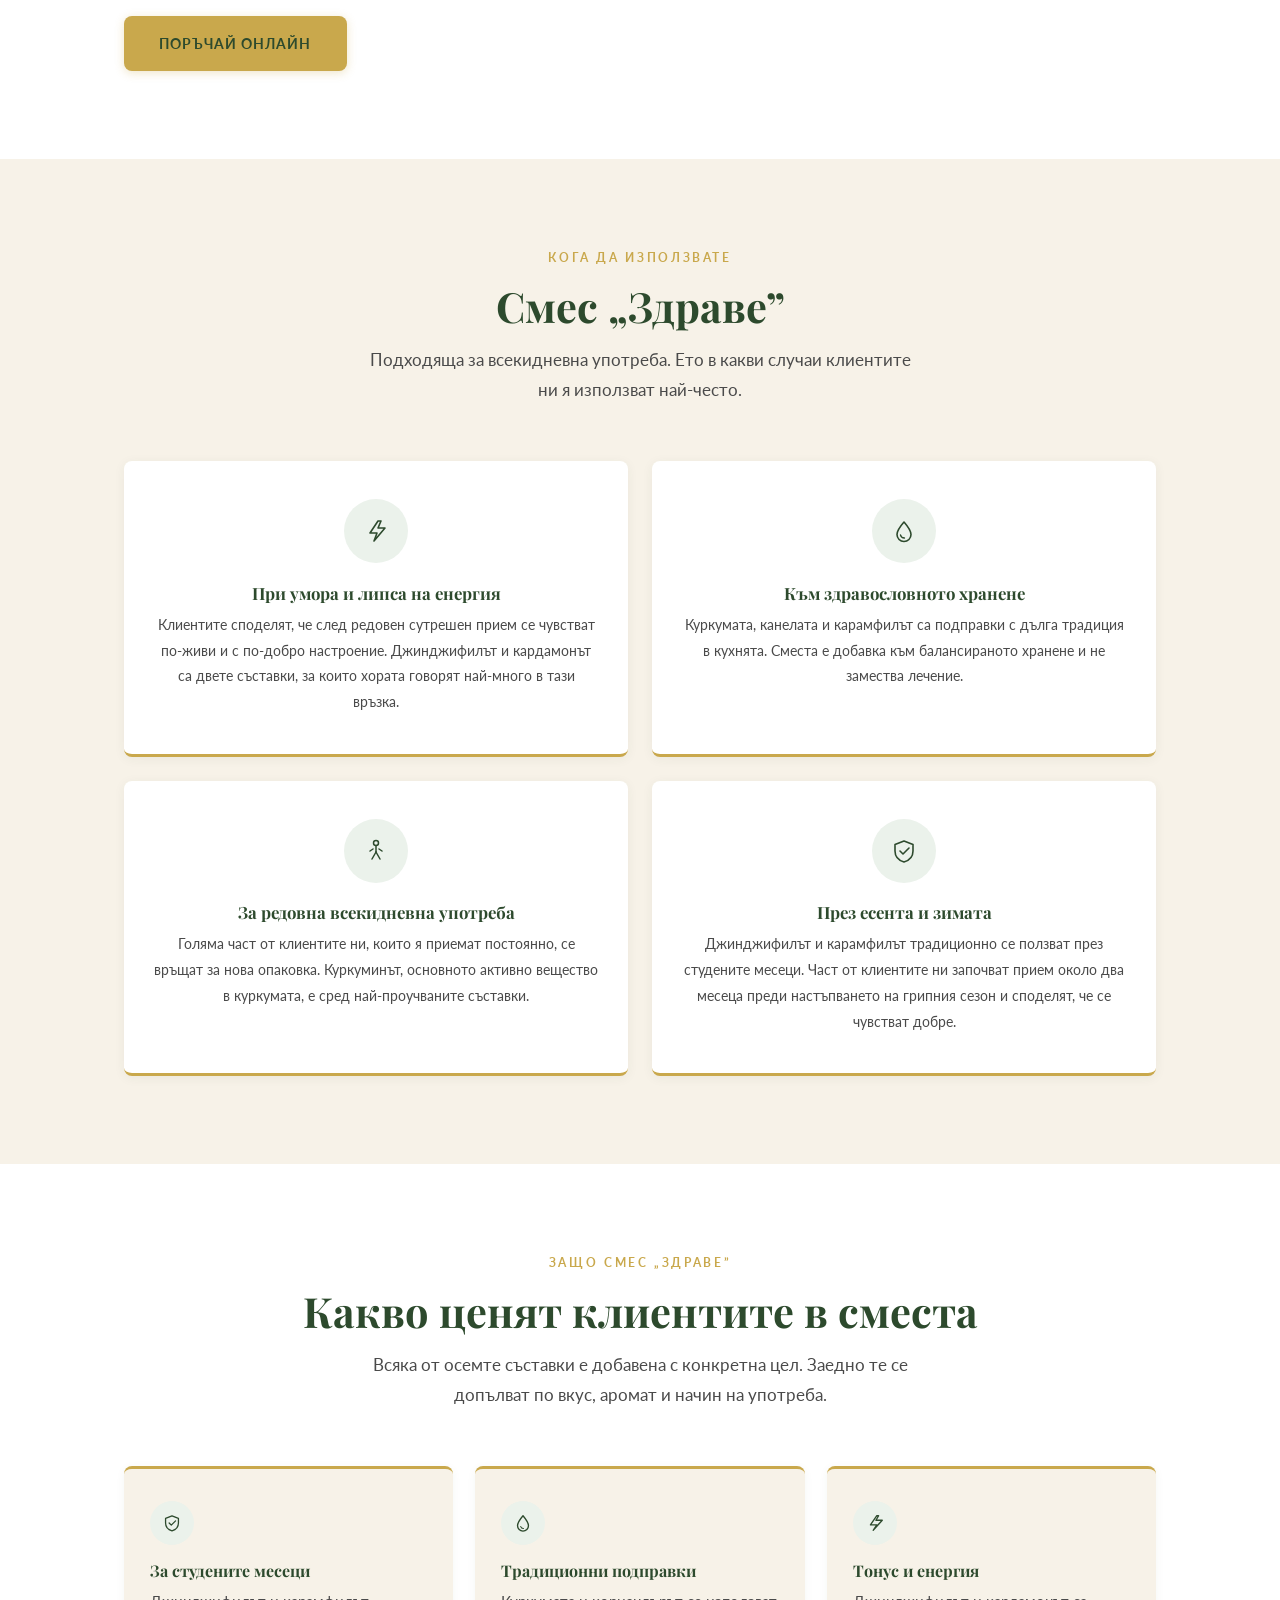
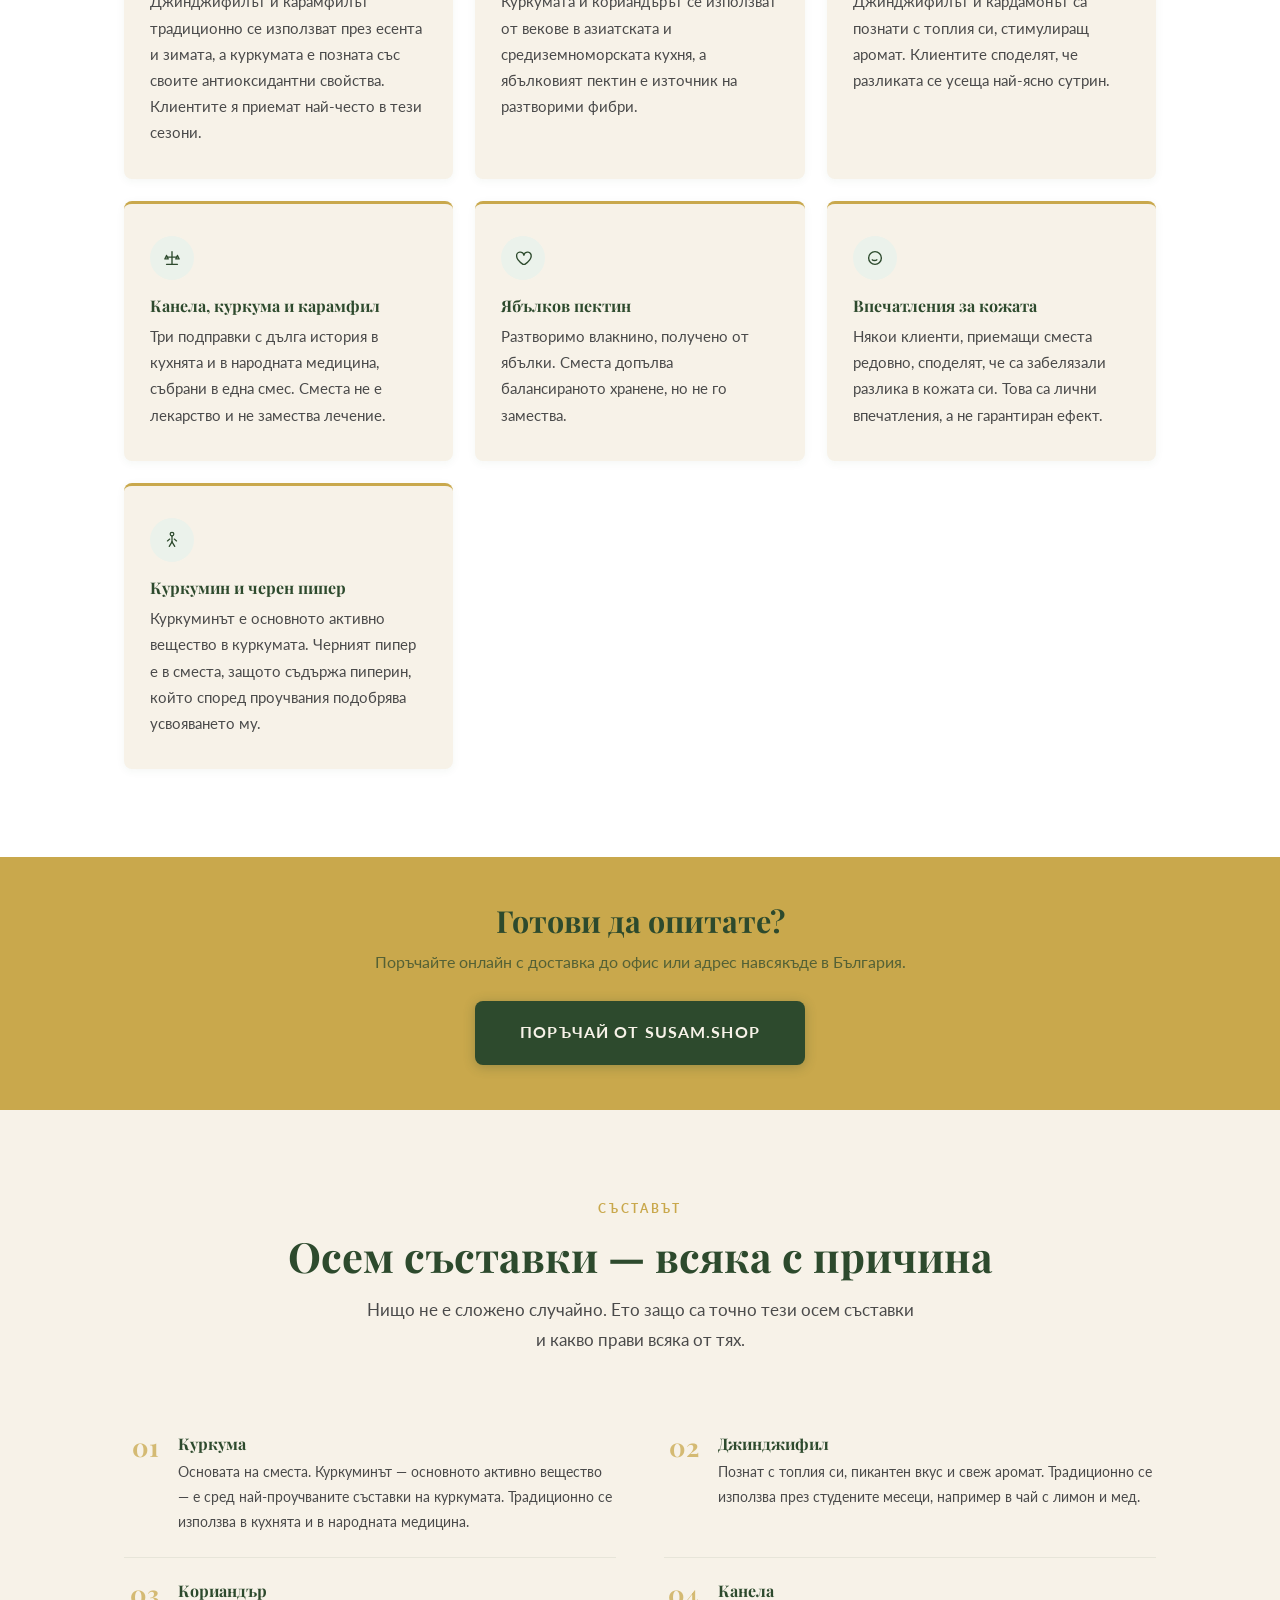
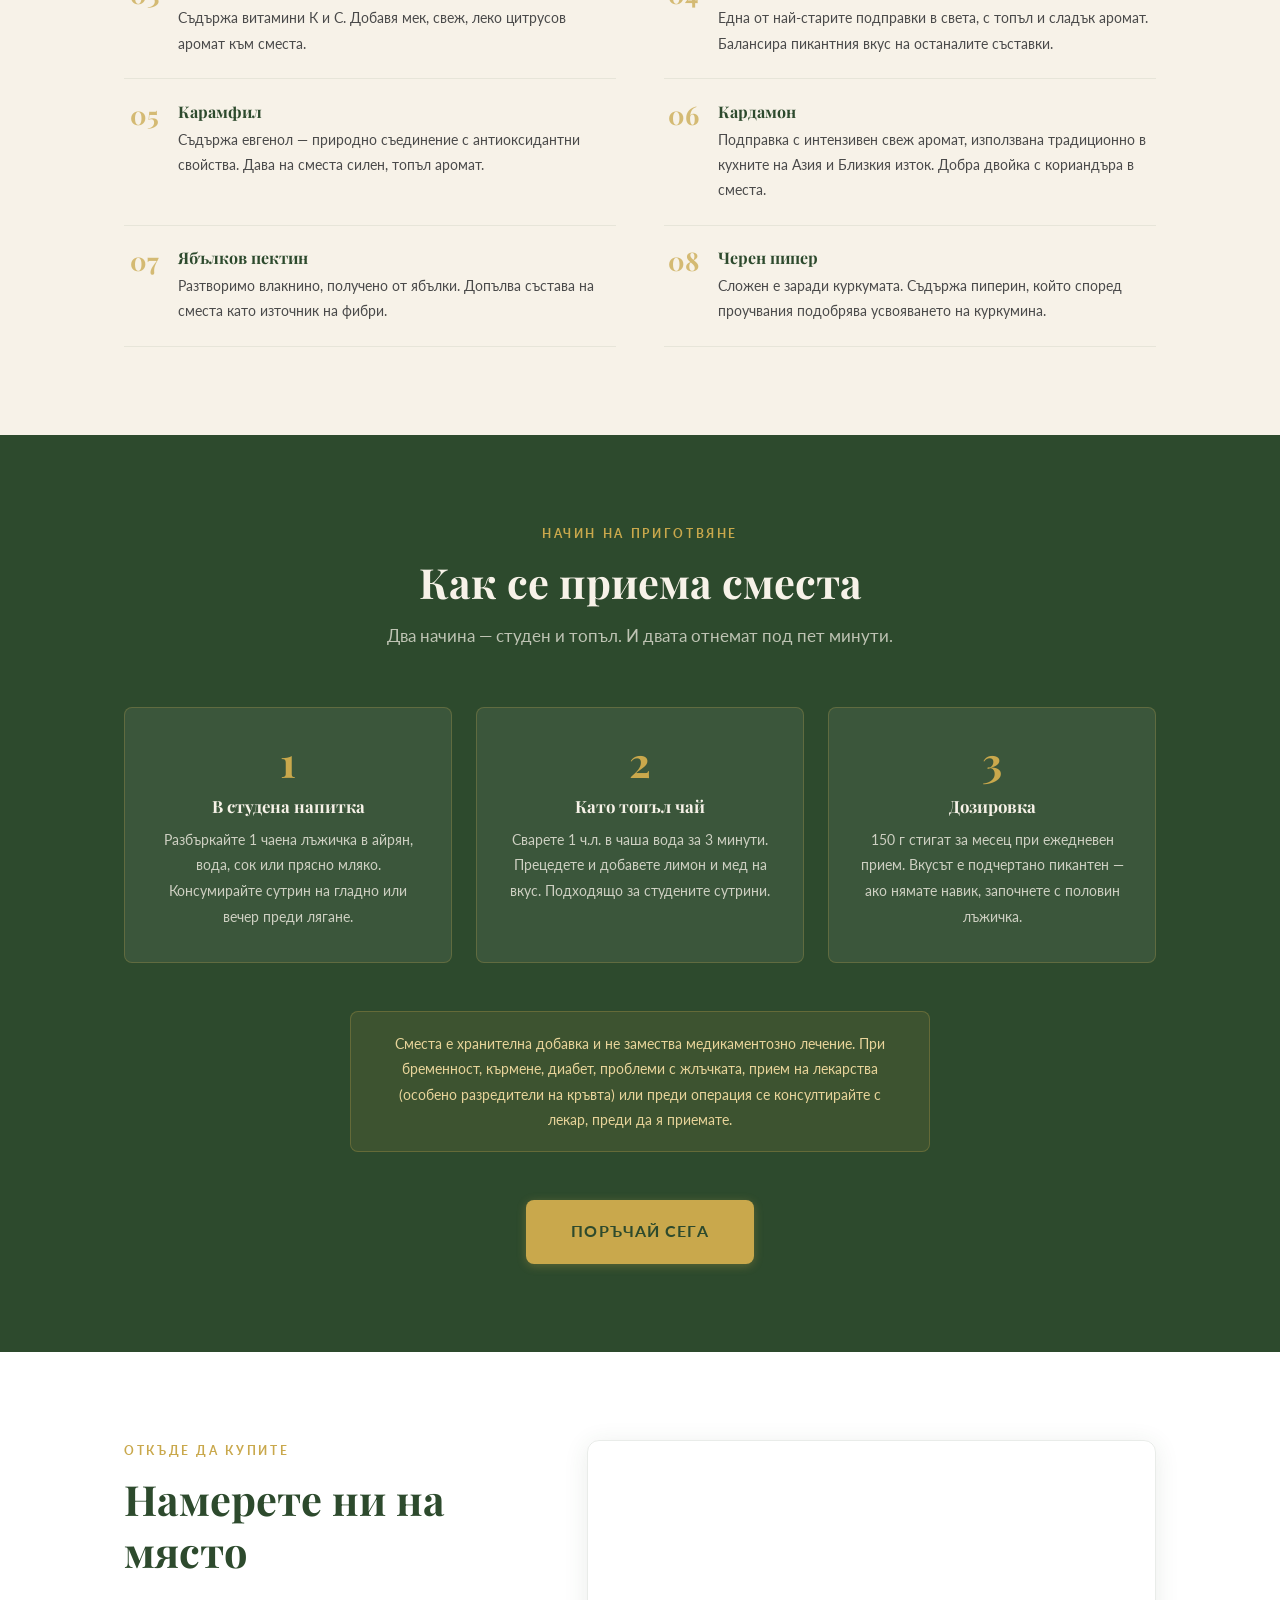
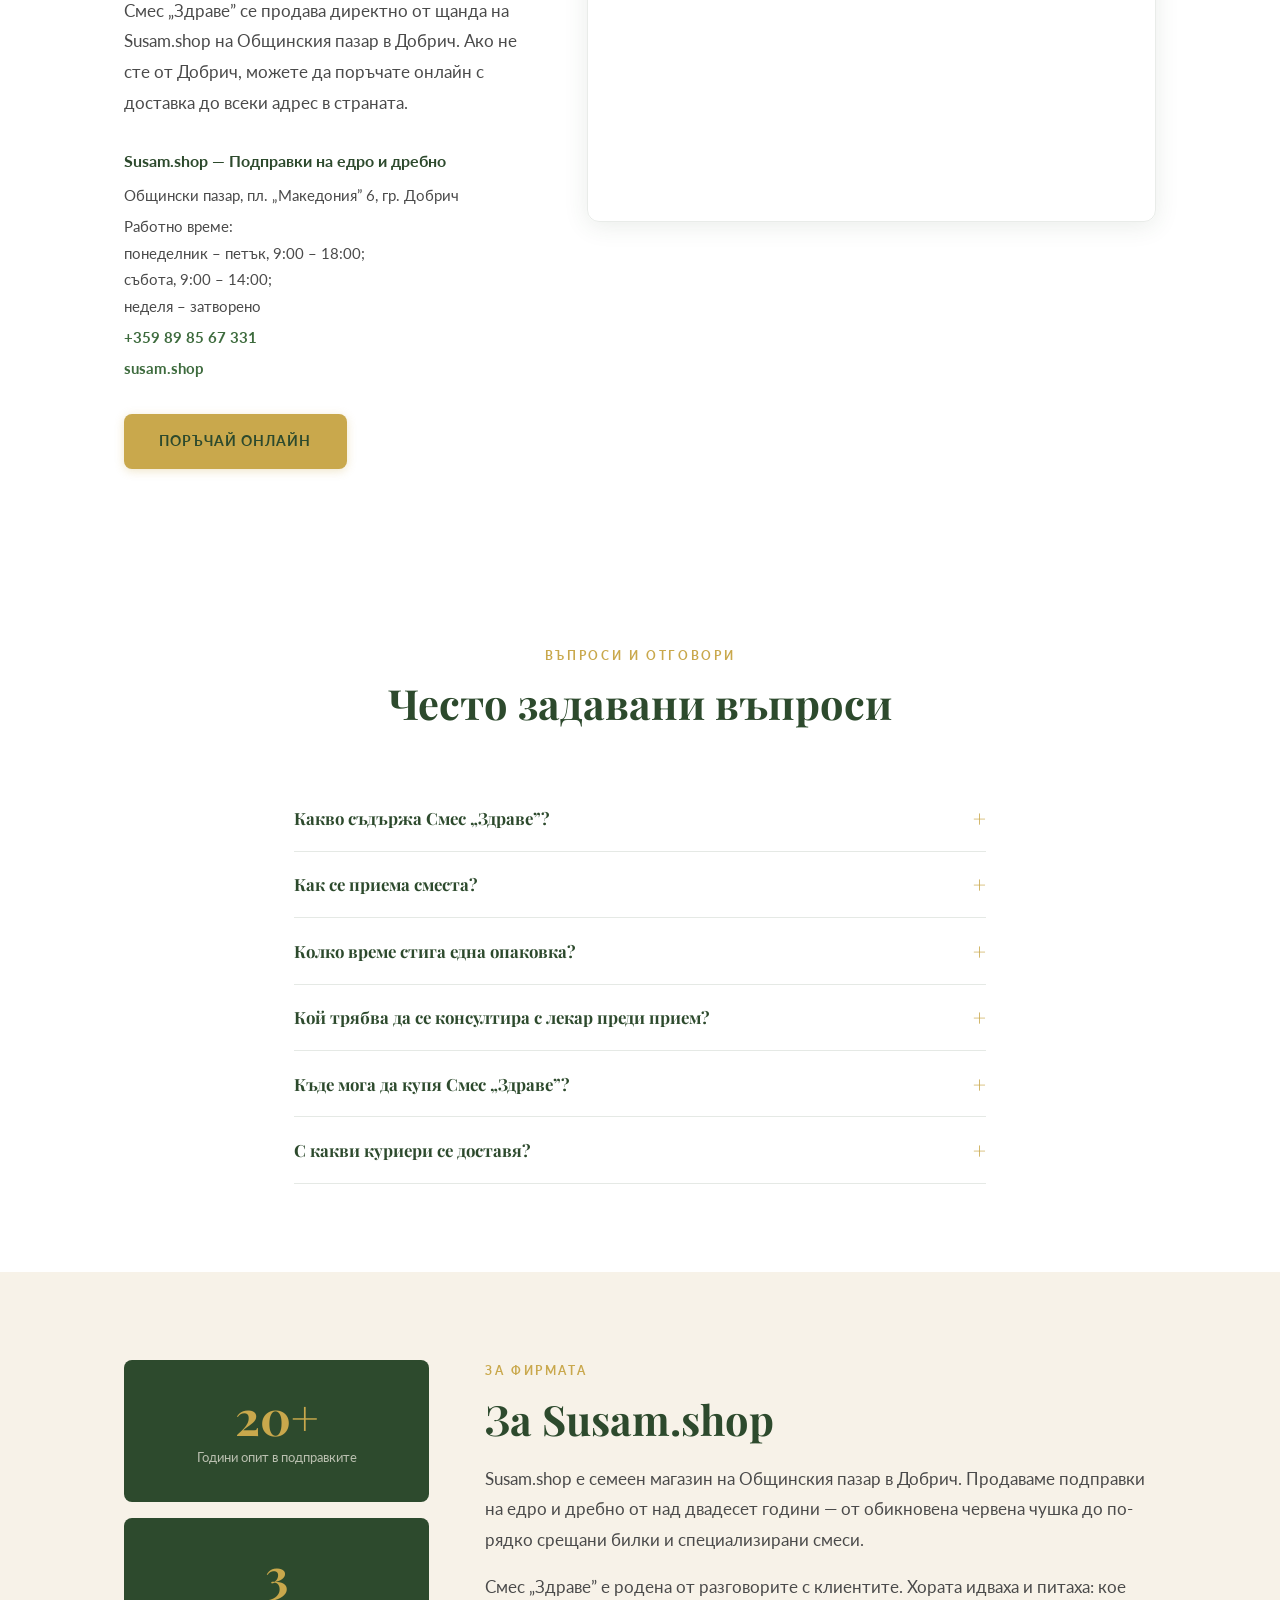
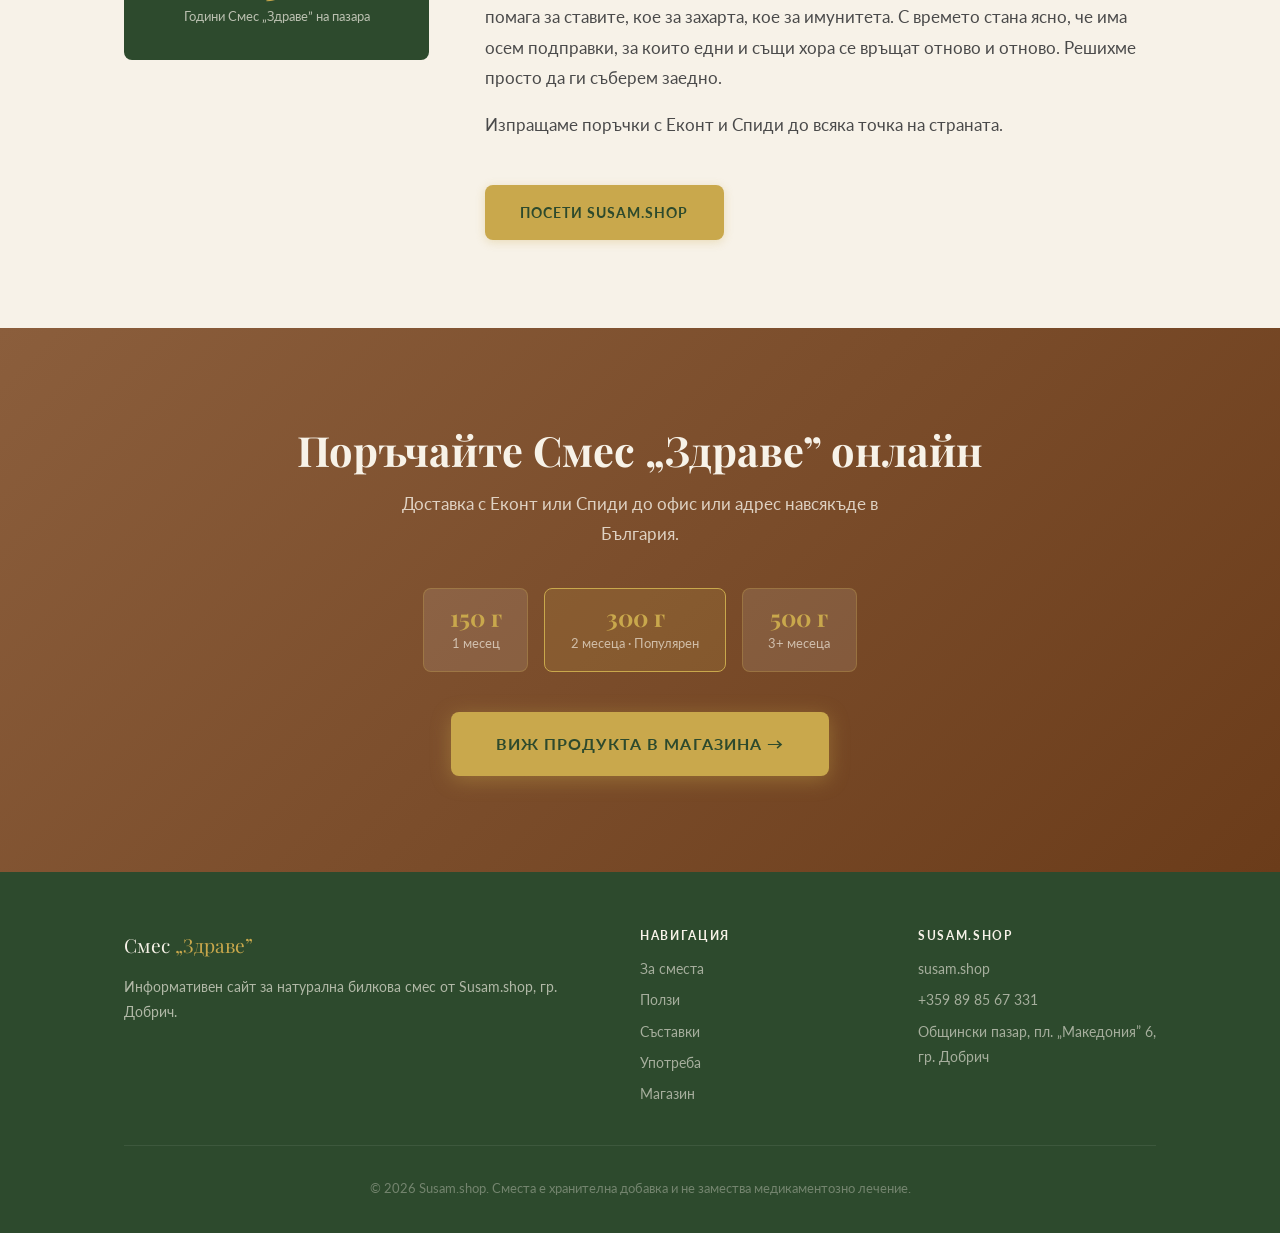
==== commit 721f0697: "Смекчаване на здравните твърдения, предупреждение за лекар, SEO мета тагове и ЧЗВ секция" ====
--- a/index.html
+++ b/index.html
@@ -3,13 +3,16 @@
 <head>
   <meta charset="UTF-8" />
   <meta name="viewport" content="width=device-width, initial-scale=1.0" />
-  <meta name="description" content="Смес „Здраве” от Susam.shop, Добрич — куркума, джинджифил, канела и още 5 подправки в едно. Подпомага имунитета, тонуса и ставното здраве, помага при висока кръвна захар и умора. Поръчай онлайн с доставка до цяла България." />
-  <meta name="keywords" content="смес здраве, имунитет подправки, билкова смес куркума канела, натурална смес кръвна захар, подправки добрич, susam shop" />
+  <meta name="description" content="Смес „Здраве” от Susam.shop, Добрич — куркума, джинджифил, канела и още 5 подправки в едно. Хранителна добавка за всекидневна употреба, с подчертан пикантен вкус. Поръчай онлайн с доставка до цяла България." />
+  <meta name="keywords" content="смес здраве, смес от подправки, билкова смес куркума канела, куркума джинджифил канела, подправки добрич, susam shop" />
   <meta property="og:title" content="Смес „Здраве” — куркума, канела, джинджифил и още пет подправки в едно" />
-  <meta property="og:description" content="Подпомага имунитета и тонуса. Осем подправки, наредени в правилното съотношение. Поръчай онлайн от Susam.shop с доставка до цяла България." />
+  <meta property="og:description" content="Хранителна добавка за всекидневна употреба. Осем подправки, наредени в правилното съотношение. Поръчай онлайн от Susam.shop с доставка до цяла България." />
   <meta property="og:type" content="website" />
+  <meta property="og:locale" content="bg_BG" />
+  <meta property="og:site_name" content="Смес „Здраве” — Susam.shop" />
   <meta property="og:url" content="https://smes-zdrave.zdravko-home.org/" />
   <meta property="og:image" content="https://susam.shop/wp-content/uploads/2024/03/img_2438_smes_zdrave-scaled.jpg" />
+  <meta name="twitter:card" content="summary_large_image" />
   <link rel="canonical" href="https://smes-zdrave.zdravko-home.org/" />
   <title>Смес „Здраве” — натурална билкова смес от Susam.shop, Добрич</title>
 
@@ -22,7 +25,8 @@
       {
         "@type": "Product",
         "name": "Смес „Здраве”",
-        "description": "Натурална билкова смес от осем подправки — куркума, джинджифил, канела, кориандър, карамфил, кардамон, ябълков пектин и черен пипер. Подпомага имунитета, тонуса, детоксикацията и нормализирането на кръвна захар.",
+        "description": "Натурална билкова смес от осем подправки — куркума, джинджифил, канела, кориандър, карамфил, кардамон, ябълков пектин и черен пипер. Хранителна добавка за всекидневна употреба.",
+        "image": "https://susam.shop/wp-content/uploads/2024/03/img_2438_smes_zdrave-scaled.jpg",
         "brand": {
           "@type": "Brand",
           "name": "Susam.shop"
@@ -92,7 +96,7 @@
         <div class="hero__badge"><span></span> Susam.shop — Общински пазар, Добрич</div>
         <p class="hero__eyebrow">Натурална билкова смес · 8 съставки</p>
         <h1 class="hero__title">Смес <em>„Здраве”</em> — чаена лъжичка здраве всеки ден</h1>
-        <p class="hero__lead">Подпомага имунитета, поддържа тонуса и облекчава ставните болки. Куркума, джинджифил, канела и още пет лечебни подправки, съчетани в точното съотношение. Клиентите на магазин <i>Сусам</i> споделят за прилив на енергия, по-добро самочувствие и намалени ставни болки при редовна употреба.</p>
+        <p class="hero__lead">Традиционна смес за всекидневна употреба. Куркума, джинджифил, канела и още пет подправки, съчетани в точното съотношение. Клиентите на магазин <i>Сусам</i> споделят за прилив на енергия и по-добро самочувствие при редовна употреба.</p>
         <div class="hero__ctas">
           <a href="https://susam.shop/product/smes-zdrave-chaena-lazhichka-zdrave-vseki-den/" target="_blank" rel="noopener" class="btn btn--large">Поръчай сега</a>
           <a href="#about" class="btn btn--outline btn--large">Научи повече</a>
@@ -152,7 +156,7 @@
           </div>
         </div>
         <div class="about__quote fade-in">
-          <p>Когато преди повече от 20 години открихме магазина, не предполагахме, че половината клиенти ще използват подправките не само за готвене, а и за здраве. Тяхното споделяне ни вдъхнови да създадем тази смес – вече три години тя помага на хора да се чувстват отлично.</p>
+          <p>Когато преди повече от 20 години открихме магазина, не предполагахме, че половината клиенти ще използват подправките не само за готвене, а и за здраве. Тяхното споделяне ни вдъхнови да създадем тази смес – вече три години хора я приемат всекидневно.</p>
           <cite>— Екипът на Susam.shop, гр. Добрич</cite>
         </div>
       </div>
@@ -165,7 +169,7 @@
       <div class="section-header fade-in">
         <span class="eyebrow">Кога да използвате</span>
         <h2>Смес „Здраве”</h2>
-        <p>Подходяща за всекидневна употреба – особено при три конкретни оплаквания, с които клиентите идват най-често.</p>
+        <p>Подходяща за всекидневна употреба. Ето в какви случаи клиентите ни я използват най-често.</p>
       </div>
       <div class="when__grid">
         <div class="when-card fade-in">
@@ -186,8 +190,8 @@
               <path d="M10.5 18 a4 4 0 0 0 4 3" stroke="#2D4A2D" stroke-width="1.3" stroke-linecap="round"/>
             </svg>
           </div>
-          <h3>При висока кръвна захар и холестерол</h3>
-          <p>Куркумата, канелата и карамфилът работят в тази посока — затова и трите са включени в сместа. Не замества лечение, но е добро допълнение към него.</p>
+          <h3>Към здравословното хранене</h3>
+          <p>Куркумата, канелата и карамфилът са подправки с дълга традиция в кухнята. Сместа е добавка към балансираното хранене и не замества лечение.</p>
         </div>
         <div class="when-card fade-in">
           <div class="when-card__icon">
@@ -201,8 +205,8 @@
               <path d="M17 12 L20 14" stroke="#2D4A2D" stroke-width="1.5" stroke-linecap="round"/>
             </svg>
           </div>
-          <h3>При ставни болки и възпаления</h3>
-          <p>Клиентите с артрит са тези, дето най-много се връщат за нова опаковка. Куркуминът е един от най-изследваните природни вещества срещу възпаления.</p>
+          <h3>За редовна всекидневна употреба</h3>
+          <p>Голяма част от клиентите ни, които я приемат постоянно, се връщат за нова опаковка. Куркуминът, основното активно вещество в куркумата, е сред най-проучваните съставки.</p>
         </div>
         <div class="when-card fade-in">
           <div class="when-card__icon">
@@ -212,8 +216,8 @@
               <path d="M10 14l3 3 6-6" stroke="#2D4A2D" stroke-width="1.6" stroke-linecap="round" stroke-linejoin="round"/>
             </svg>
           </div>
-          <h3>При подготовка за грипния сезон</h3>
-          <p>Джинджифилът и карамфилът подпомагат имунната система. Клиентите, които започват прием около два месеца преди настъпването на грипния сезон, споделят, че по-лесно прескачат настинките през есента и зимата.</p>
+          <h3>През есента и зимата</h3>
+          <p>Джинджифилът и карамфилът традиционно се ползват през студените месеци. Част от клиентите ни започват прием около два месеца преди настъпването на грипния сезон и споделят, че се чувстват добре.</p>
         </div>
       </div>
     </div>
@@ -224,51 +228,51 @@
     <div class="container">
       <div class="section-header fade-in">
         <span class="eyebrow">Защо Смес „Здраве”</span>
-        <h2>Какво прави сместа за тялото</h2>
-        <p>Всяка от осемте съставки е вкарана с конкретна цел. Заедно те се допълват — ефектът на едната усилва ефекта на другата.</p>
+        <h2>Какво ценят клиентите в сместа</h2>
+        <p>Всяка от осемте съставки е добавена с конкретна цел. Заедно те се допълват по вкус, аромат и начин на употреба.</p>
       </div>
       <div class="benefits__grid">
         <div class="benefit-card fade-in">
           <!-- Икона: щит — имунитет -->
           <div class="benefit-card__icon"><svg width="20" height="20" viewBox="0 0 28 28" fill="none" aria-hidden="true"><path d="M14 4l9 3.5v6.5c0 6-4 9.5-9 11-5-1.5-9-5-9-11V7.5L14 4z" stroke="#2D4A2D" stroke-width="1.8" stroke-linejoin="round" fill="none"/><path d="M10 14l3 3 6-6" stroke="#2D4A2D" stroke-width="1.8" stroke-linecap="round" stroke-linejoin="round"/></svg></div>
-          <h3>Подпомага имунитета</h3>
-          <p>Джинджифилът и карамфилът подкрепят естествената защита на организма, а куркумата допълва ефекта им със своите антиоксидантни свойства. Най-полезно е при редовен прием през есента и зимата.</p>
+          <h3>За студените месеци</h3>
+          <p>Джинджифилът и карамфилът традиционно се използват през есента и зимата, а куркумата е позната със своите антиоксидантни свойства. Клиентите я приемат най-често в тези сезони.</p>
         </div>
         <div class="benefit-card fade-in">
           <!-- Икона: капка — детоксикация -->
           <div class="benefit-card__icon"><svg width="20" height="20" viewBox="0 0 22 22" fill="none" aria-hidden="true"><path d="M11 3C11 3 5 10 5 14a6 6 0 0012 0C17 10 11 3 11 3z" stroke="#2D4A2D" stroke-width="1.5" stroke-linejoin="round" fill="none"/><path d="M8.5 15a3 3 0 003 2" stroke="#2D4A2D" stroke-width="1.2" stroke-linecap="round"/></svg></div>
-          <h3>Детоксикация</h3>
-          <p>Куркумата и кориандърът подкрепят черния дроб и бъбреците, а ябълковият пектин помага за изхвърлянето на тежки метали от тялото.</p>
+          <h3>Традиционни подправки</h3>
+          <p>Куркумата и кориандърът се използват от векове в азиатската и средиземноморската кухня, а ябълковият пектин е източник на разтворими фибри.</p>
         </div>
         <div class="benefit-card fade-in">
           <!-- Икона: светкавица — енергия -->
           <div class="benefit-card__icon"><svg width="20" height="20" viewBox="0 0 22 22" fill="none" aria-hidden="true"><path d="M13 3L6 13h7l-4 6 10-11h-7l3-5z" stroke="#2D4A2D" stroke-width="1.5" stroke-linejoin="round" fill="none"/></svg></div>
           <h3>Тонус и енергия</h3>
-          <p>Джинджифилът ускорява метаболизма чрез топлинния си ефект, а кардамонът енергизира. Клиентите споделят, че разликата се усеща най-ясно сутрин.</p>
+          <p>Джинджифилът и кардамонът са познати с топлия си, стимулиращ аромат. Клиентите споделят, че разликата се усеща най-ясно сутрин.</p>
         </div>
         <div class="benefit-card fade-in">
           <!-- Икона: везни/баланс — кръвна захар -->
           <div class="benefit-card__icon"><svg width="20" height="20" viewBox="0 0 22 22" fill="none" aria-hidden="true"><path d="M11 4v14" stroke="#2D4A2D" stroke-width="1.5" stroke-linecap="round"/><path d="M5 18h12" stroke="#2D4A2D" stroke-width="1.5" stroke-linecap="round"/><path d="M5 8l-2 4h4L5 8z" stroke="#2D4A2D" stroke-width="1.2" stroke-linejoin="round" fill="none"/><path d="M17 8l-2 4h4l-2-4z" stroke="#2D4A2D" stroke-width="1.2" stroke-linejoin="round" fill="none"/><path d="M5 10h6M11 10h6" stroke="#2D4A2D" stroke-width="1.2" stroke-linecap="round"/></svg></div>
-          <h3>Нормализиране на кръвна захар</h3>
-          <p>Канелата, куркумата и карамфилът имат доказано действие при регулиране на нивата на кръвната захар — три съставки с тази цел в едно.</p>
+          <h3>Канела, куркума и карамфил</h3>
+          <p>Три подправки с дълга история в кухнята и в народната медицина, събрани в една смес. Сместа не е лекарство и не замества лечение.</p>
         </div>
         <div class="benefit-card fade-in">
           <!-- Икона: сърце — холестерол/сърдечносъдово -->
           <div class="benefit-card__icon"><svg width="20" height="20" viewBox="0 0 22 22" fill="none" aria-hidden="true"><path d="M11 18s-7-5-7-9a4 4 0 018-1 4 4 0 018 1c0 4-7 9-7 9z" stroke="#2D4A2D" stroke-width="1.5" stroke-linejoin="round" fill="none"/></svg></div>
-          <h3>Понижаване на холестерол</h3>
-          <p>Ябълковият пектин е особено ефективен при контрол на холестерола. Изследванията го свързват и с по-добро сърдечносъдово здраве.</p>
+          <h3>Ябълков пектин</h3>
+          <p>Разтворимо влакнино, получено от ябълки. Сместа допълва балансираното хранене, но не го замества.</p>
         </div>
         <div class="benefit-card fade-in">
           <!-- Икона: усмивка в кръг — кожа (запазена) -->
           <div class="benefit-card__icon"><svg width="20" height="20" viewBox="0 0 22 22" fill="none" aria-hidden="true"><circle cx="11" cy="11" r="7" stroke="#2D4A2D" stroke-width="1.5" fill="none"/><path d="M8 13c.8 1 4.2 1 5 0" stroke="#2D4A2D" stroke-width="1.5" stroke-linecap="round"/></svg></div>
-          <h3>По-добра кожа</h3>
-          <p>Кардамонът и куркумата се свързват с по-чиста и светла кожа. Ефектът не е моментален, но клиенти, приемащи сместа редовно, го забелязват.</p>
+          <h3>Впечатления за кожата</h3>
+          <p>Някои клиенти, приемащи сместа редовно, споделят, че са забелязали разлика в кожата си. Това са лични впечатления, а не гарантиран ефект.</p>
         </div>
         <div class="benefit-card fade-in">
           <!-- Икона: човешка фигура — ставни болки -->
           <div class="benefit-card__icon"><svg width="20" height="20" viewBox="0 0 22 22" fill="none" aria-hidden="true"><circle cx="11" cy="4.5" r="2" stroke="#2D4A2D" stroke-width="1.4" fill="none"/><path d="M11 7v6" stroke="#2D4A2D" stroke-width="1.4" stroke-linecap="round"/><path d="M11 13l-3 5" stroke="#2D4A2D" stroke-width="1.4" stroke-linecap="round"/><path d="M11 13l3 5" stroke="#2D4A2D" stroke-width="1.4" stroke-linecap="round"/><path d="M8.5 10L6 12" stroke="#2D4A2D" stroke-width="1.4" stroke-linecap="round"/><path d="M13.5 10L16 12" stroke="#2D4A2D" stroke-width="1.4" stroke-linecap="round"/></svg></div>
-          <h3>По-малко ставни болки</h3>
-          <p>Куркуминът е един от най-изследваните природни противовъзпалителни агенти. Черният пипер в сместа засилва усвояването му с до 2000%.</p>
+          <h3>Куркумин и черен пипер</h3>
+          <p>Куркуминът е основното активно вещество в куркумата. Черният пипер е в сместа, защото съдържа пиперин, който според проучвания подобрява усвояването му.</p>
         </div>
       </div>
     </div>
@@ -292,14 +296,14 @@
         <p>Нищо не е сложено случайно. Ето защо са точно тези осем съставки и какво прави всяка от тях.</p>
       </div>
       <div class="ingredients__grid">
-        <div class="ingredient fade-in"><span class="ingredient__num">01</span><div><h4>Куркума</h4><p>Основата на сместа. Куркуминът — активното вещество — е един от най-изследваните природни противовъзпалителни агенти. Подобрява храносмилането, укрепва костите и детоксикира черния дроб.</p></div></div>
-        <div class="ingredient fade-in"><span class="ingredient__num">02</span><div><h4>Джинджифил</h4><p>Ускорява метаболизма чрез топлинния си ефект. Повишава имунитета и подпомага дихателната система — особено полезен в студените месеци.</p></div></div>
-        <div class="ingredient fade-in"><span class="ingredient__num">03</span><div><h4>Кориандър</h4><p>Богат на витамини К и С. Подобрява бъбречната функция и помага на тялото да изхвърли нежеланите вещества. Добавя мек, свеж аромат към сместа.</p></div></div>
-        <div class="ingredient fade-in"><span class="ingredient__num">04</span><div><h4>Канела</h4><p>Регулира кръвното налягане и нормализира нивата на кръвна захар. Ключова съставка при диабетна подкрепа, и едната от причините сместа работи при хора с тези проблеми.</p></div></div>
-        <div class="ingredient fade-in"><span class="ingredient__num">05</span><div><h4>Карамфил</h4><p>Съдържа евгенол — мощен природен антиоксидант. Регулира кръвната захар, ускорява метаболизма и има антипаразитно действие.</p></div></div>
-        <div class="ingredient fade-in"><span class="ingredient__num">06</span><div><h4>Кардамон</h4><p>Енергизира и подобрява кожата и косата. Подпомага бъбречната функция и насърчава детоксикацията — добра двойка с кориандъра в сместа.</p></div></div>
-        <div class="ingredient fade-in"><span class="ingredient__num">07</span><div><h4>Ябълков пектин</h4><p>Контролира телесното тегло, понижава холестерола и балансира кръвната захар. Едно от малкото природни вещества, за които е доказано, че помагат за изхвърлянето на тежки метали.</p></div></div>
-        <div class="ingredient fade-in"><span class="ingredient__num">08</span><div><h4>Черен пипер</h4><p>Сам по себе си не е лечебен тук — сложен е заради куркумата. Засилва усвояването на куркумина с до 2000%. Без него ефектът от куркумата се губи в значителна степен.</p></div></div>
+        <div class="ingredient fade-in"><span class="ingredient__num">01</span><div><h4>Куркума</h4><p>Основата на сместа. Куркуминът — основното активно вещество — е сред най-проучваните съставки на куркумата. Традиционно се използва в кухнята и в народната медицина.</p></div></div>
+        <div class="ingredient fade-in"><span class="ingredient__num">02</span><div><h4>Джинджифил</h4><p>Познат с топлия си, пикантен вкус и свеж аромат. Традиционно се използва през студените месеци, например в чай с лимон и мед.</p></div></div>
+        <div class="ingredient fade-in"><span class="ingredient__num">03</span><div><h4>Кориандър</h4><p>Съдържа витамини К и С. Добавя мек, свеж, леко цитрусов аромат към сместа.</p></div></div>
+        <div class="ingredient fade-in"><span class="ingredient__num">04</span><div><h4>Канела</h4><p>Една от най-старите подправки в света, с топъл и сладък аромат. Балансира пикантния вкус на останалите съставки.</p></div></div>
+        <div class="ingredient fade-in"><span class="ingredient__num">05</span><div><h4>Карамфил</h4><p>Съдържа евгенол — природно съединение с антиоксидантни свойства. Дава на сместа силен, топъл аромат.</p></div></div>
+        <div class="ingredient fade-in"><span class="ingredient__num">06</span><div><h4>Кардамон</h4><p>Подправка с интензивен свеж аромат, използвана традиционно в кухните на Азия и Близкия изток. Добра двойка с кориандъра в сместа.</p></div></div>
+        <div class="ingredient fade-in"><span class="ingredient__num">07</span><div><h4>Ябълков пектин</h4><p>Разтворимо влакнино, получено от ябълки. Допълва състава на сместа като източник на фибри.</p></div></div>
+        <div class="ingredient fade-in"><span class="ingredient__num">08</span><div><h4>Черен пипер</h4><p>Сложен е заради куркумата. Съдържа пиперин, който според проучвания подобрява усвояването на куркумина.</p></div></div>
       </div>
     </div>
   </section>
@@ -326,10 +330,10 @@
         <div class="usage__card fade-in">
           <div class="usage__num">3</div>
           <h3>Дозировка</h3>
-          <p>150 г стигат за месец при ежедневен прием. Вкусът е подчертано пикантен — ако нямаш навик, започни с половин лъжичка.</p>
-        </div>
-      </div>
-      <p class="usage__note">Сместа е хранителна добавка и не замества медикаментозно лечение. При съмнения или хронични заболявания се консултирайте с лекар.</p>
+          <p>150 г стигат за месец при ежедневен прием. Вкусът е подчертано пикантен — ако нямате навик, започнете с половин лъжичка.</p>
+        </div>
+      </div>
+      <p class="usage__note">Сместа е хранителна добавка и не замества медикаментозно лечение. При бременност, кърмене, диабет, проблеми с жлъчката, прием на лекарства (особено разредители на кръвта) или преди операция се консултирайте с лекар, преди да я приемате.</p>
       <div class="usage__cta">
         <a href="https://susam.shop/product/smes-zdrave-chaena-lazhichka-zdrave-vseki-den/" target="_blank" rel="noopener" class="btn btn--large">Поръчай сега</a>
       </div>
@@ -368,6 +372,42 @@
     </div>
   </section>
 
+  <!-- ЧЕСТО ЗАДАВАНИ ВЪПРОСИ -->
+  <section id="faq" class="faq">
+    <div class="container--narrow">
+      <div class="section-header fade-in">
+        <span class="eyebrow">Въпроси и отговори</span>
+        <h2>Често задавани въпроси</h2>
+      </div>
+      <div class="faq__list fade-in">
+        <details>
+          <summary>Какво съдържа Смес „Здраве”?</summary>
+          <p>Осем съставки: куркума, джинджифил, кориандър, канела, карамфил, кардамон, ябълков пектин и черен пипер. Сместа е без изкуствени добавки.</p>
+        </details>
+        <details>
+          <summary>Как се приема сместа?</summary>
+          <p>По една чаена лъжичка, разбъркана в айрян, вода, сок или мляко, или сварена три минути във вода като топъл чай. Вкусът е подчертано пикантен, затова при първа употреба може да започнете с половин лъжичка.</p>
+        </details>
+        <details>
+          <summary>Колко време стига една опаковка?</summary>
+          <p>150 г стигат за около месец при ежедневен прием по една чаена лъжичка. Опаковките от 300 г и 500 г са за два и повече месеца.</p>
+        </details>
+        <details>
+          <summary>Кой трябва да се консултира с лекар преди прием?</summary>
+          <p>Бременни и кърмещи жени, хора с проблеми с жлъчката или диабет, приемащи лекарства (особено разредители на кръвта) и преди планирана операция. Сместа е хранителна добавка и не замества лечение.</p>
+        </details>
+        <details>
+          <summary>Къде мога да купя Смес „Здраве”?</summary>
+          <p>На щанда на Susam.shop на Общинския пазар в Добрич (пл. „Македония” 6) или онлайн от susam.shop с доставка до цяла България.</p>
+        </details>
+        <details>
+          <summary>С какви куриери се доставя?</summary>
+          <p>Изпращаме с Еконт и Спиди до офис или адрес навсякъде в страната.</p>
+        </details>
+      </div>
+    </div>
+  </section>
+
   <!-- ЗА ФИРМАТА -->
   <section id="company" class="company">
     <div class="container">
--- a/style.css
+++ b/style.css
@@ -566,4 +566,28 @@
 footer ul li a { color: rgba(247, 242, 232, 0.6); transition: color 0.2s; }
 footer ul li a:hover { color: var(--gold); text-decoration: none; }
 .footer__bottom { text-align: center; font-size: 0.79rem; color: rgba(247, 242, 232, 0.35); }
-@media (max-width: 640px) { .footer__grid { grid-template-columns: 1fr; gap: 1.5rem; } }+@media (max-width: 640px) { .footer__grid { grid-template-columns: 1fr; gap: 1.5rem; } }
+
+/* === ЧЕСТО ЗАДАВАНИ ВЪПРОСИ === */
+.faq { background: var(--white); }
+.faq__list details {
+  border-bottom: 1px solid rgba(45, 74, 45, 0.12);
+  padding: 1.1rem 0;
+}
+.faq__list summary {
+  cursor: pointer;
+  font-family: var(--font-display);
+  font-weight: 700;
+  font-size: 1.05rem;
+  color: var(--green-dark);
+  list-style: none;
+  display: flex;
+  justify-content: space-between;
+  align-items: center;
+  gap: 1rem;
+}
+.faq__list summary::-webkit-details-marker { display: none; }
+.faq__list summary::after { content: '+'; color: var(--gold); font-size: 1.4rem; line-height: 1; }
+.faq__list details[open] summary::after { content: '–'; }
+.faq__list summary:focus-visible { outline: 3px solid var(--gold); outline-offset: 4px; }
+.faq__list details p { margin-top: 0.8rem; font-size: 0.95rem; color: var(--text-mid); }
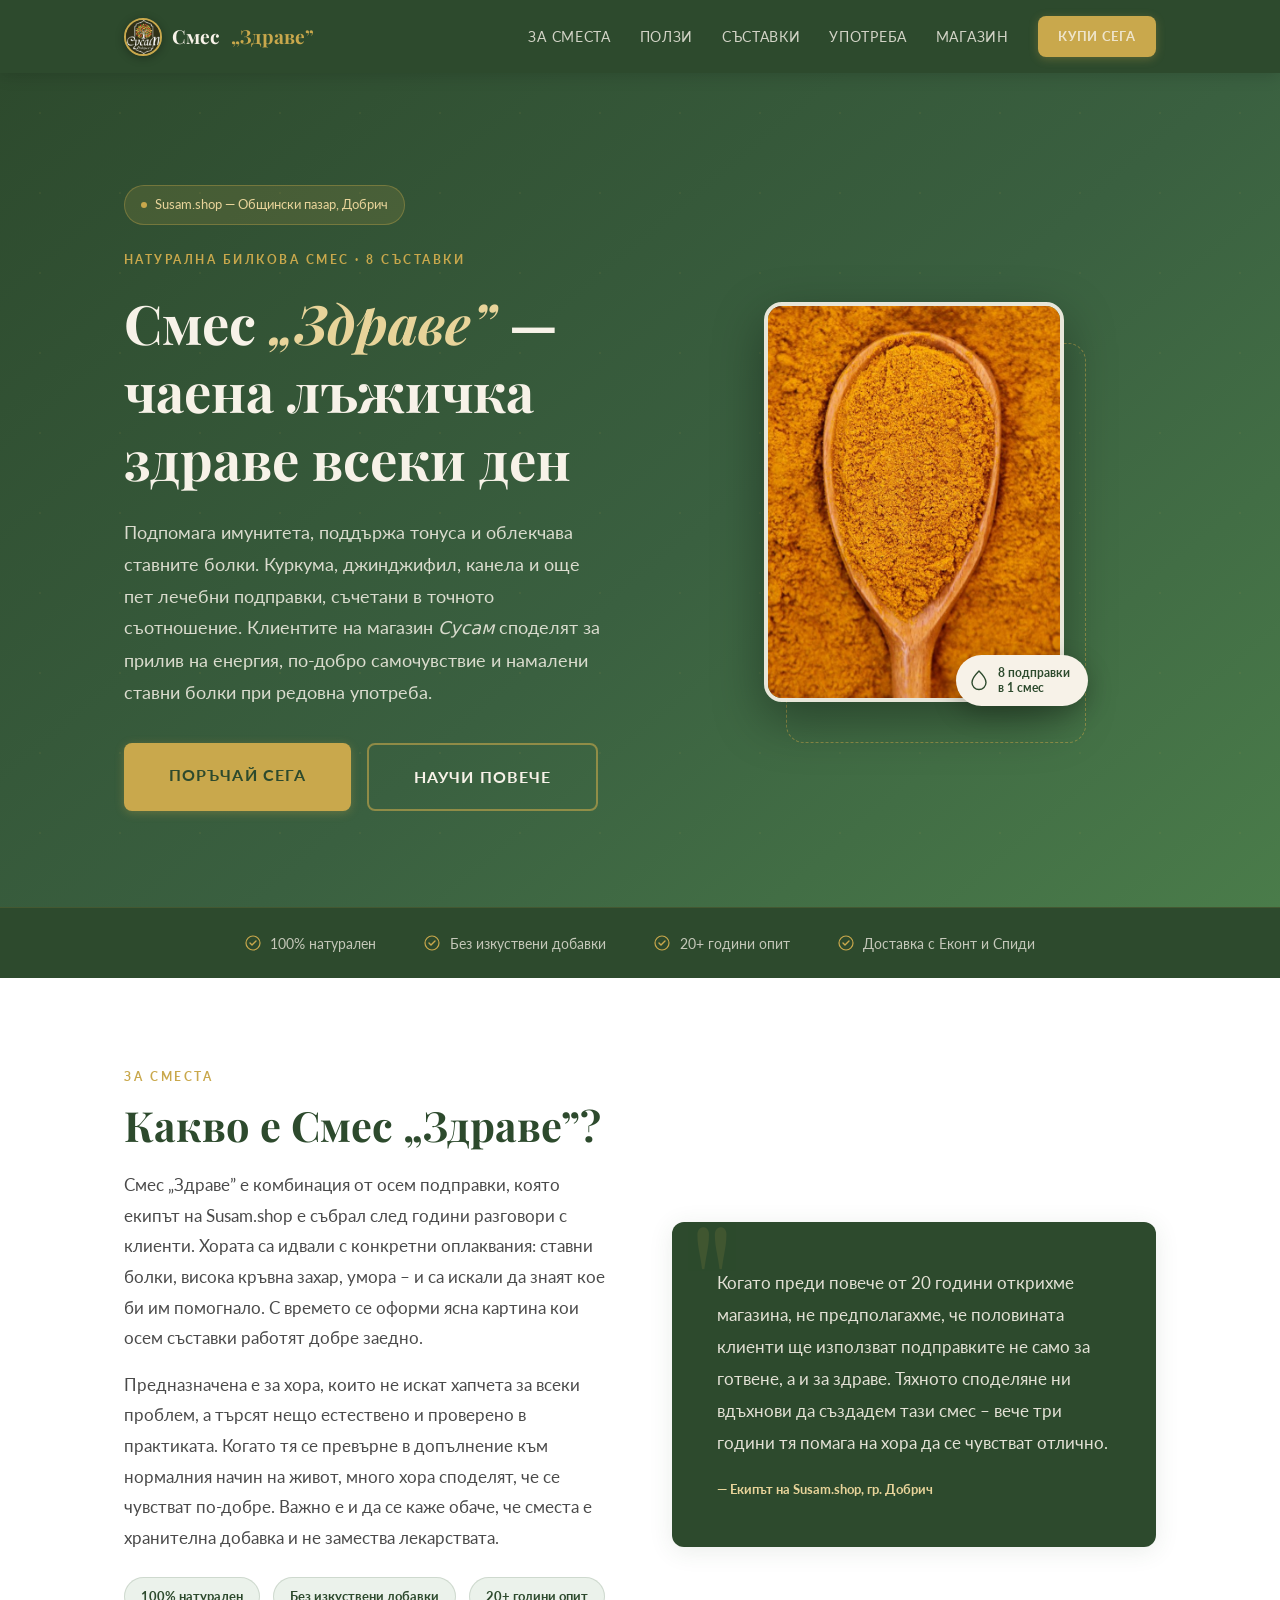
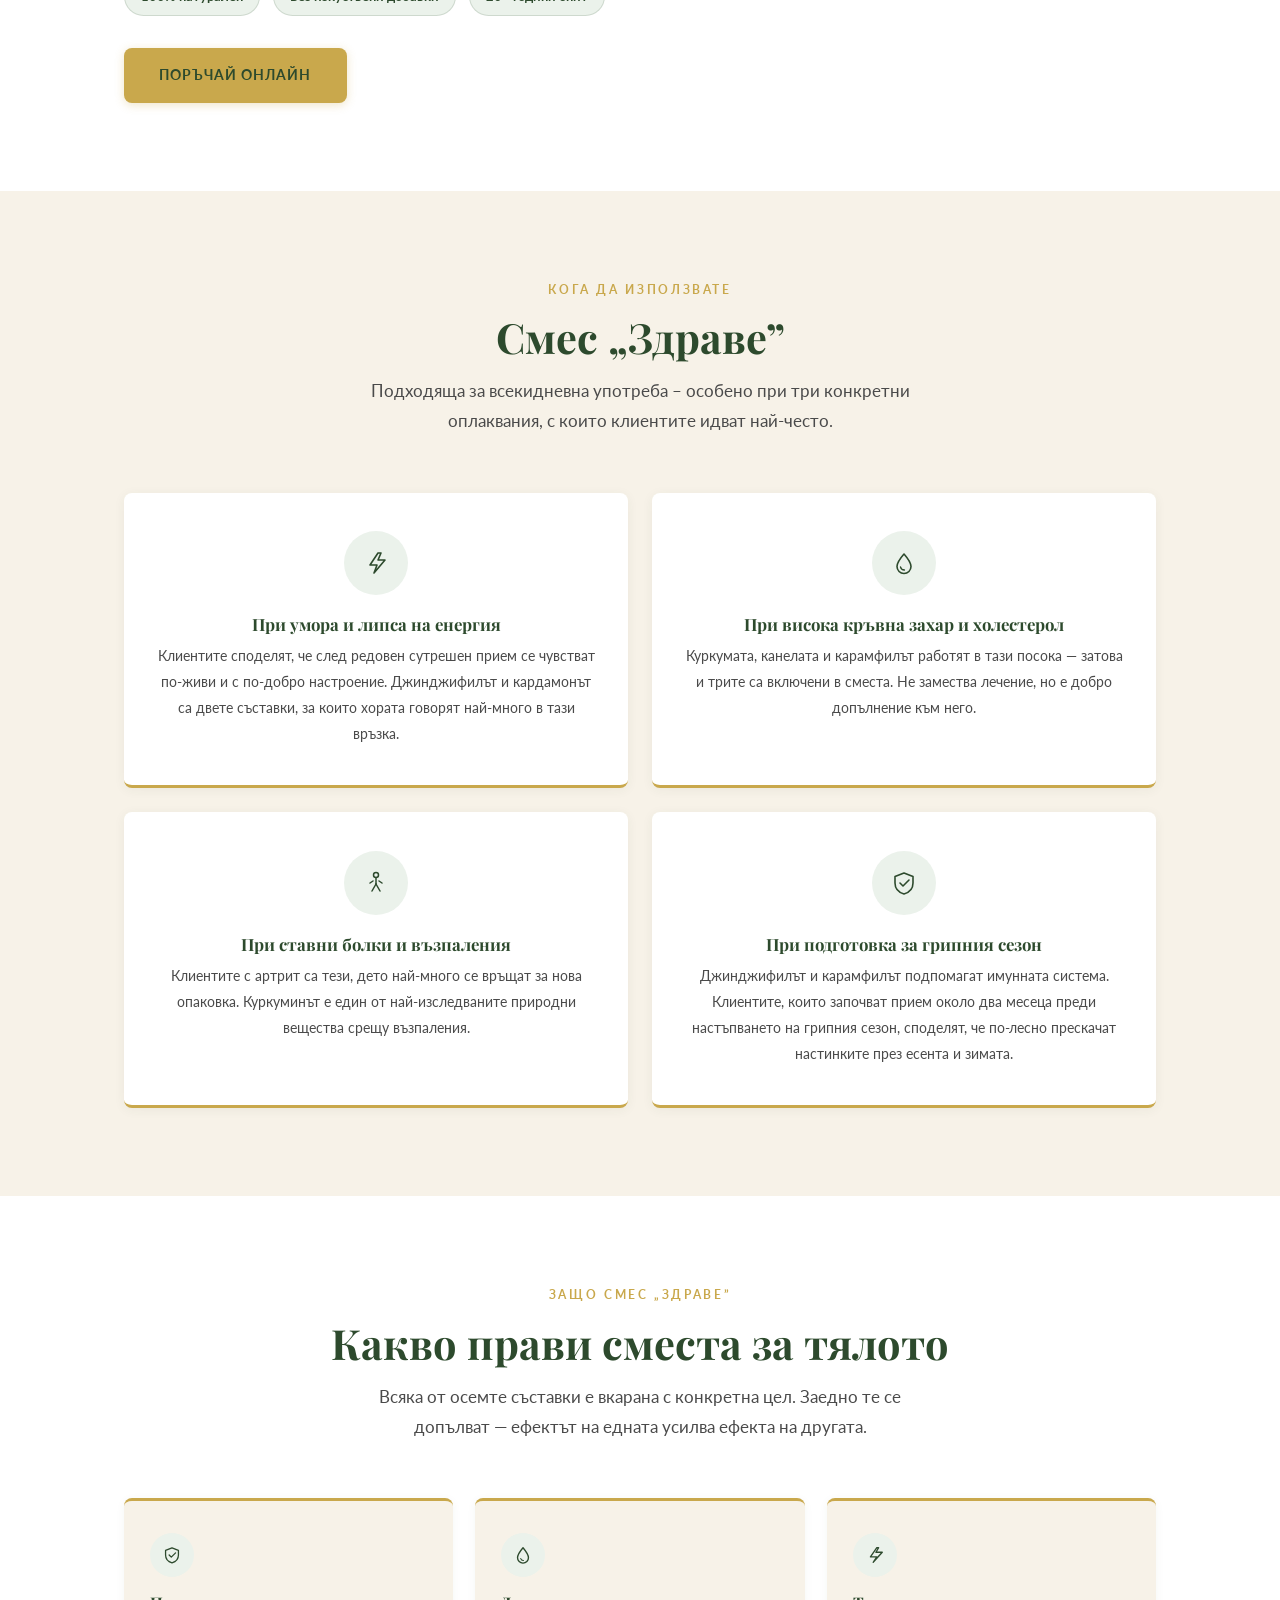
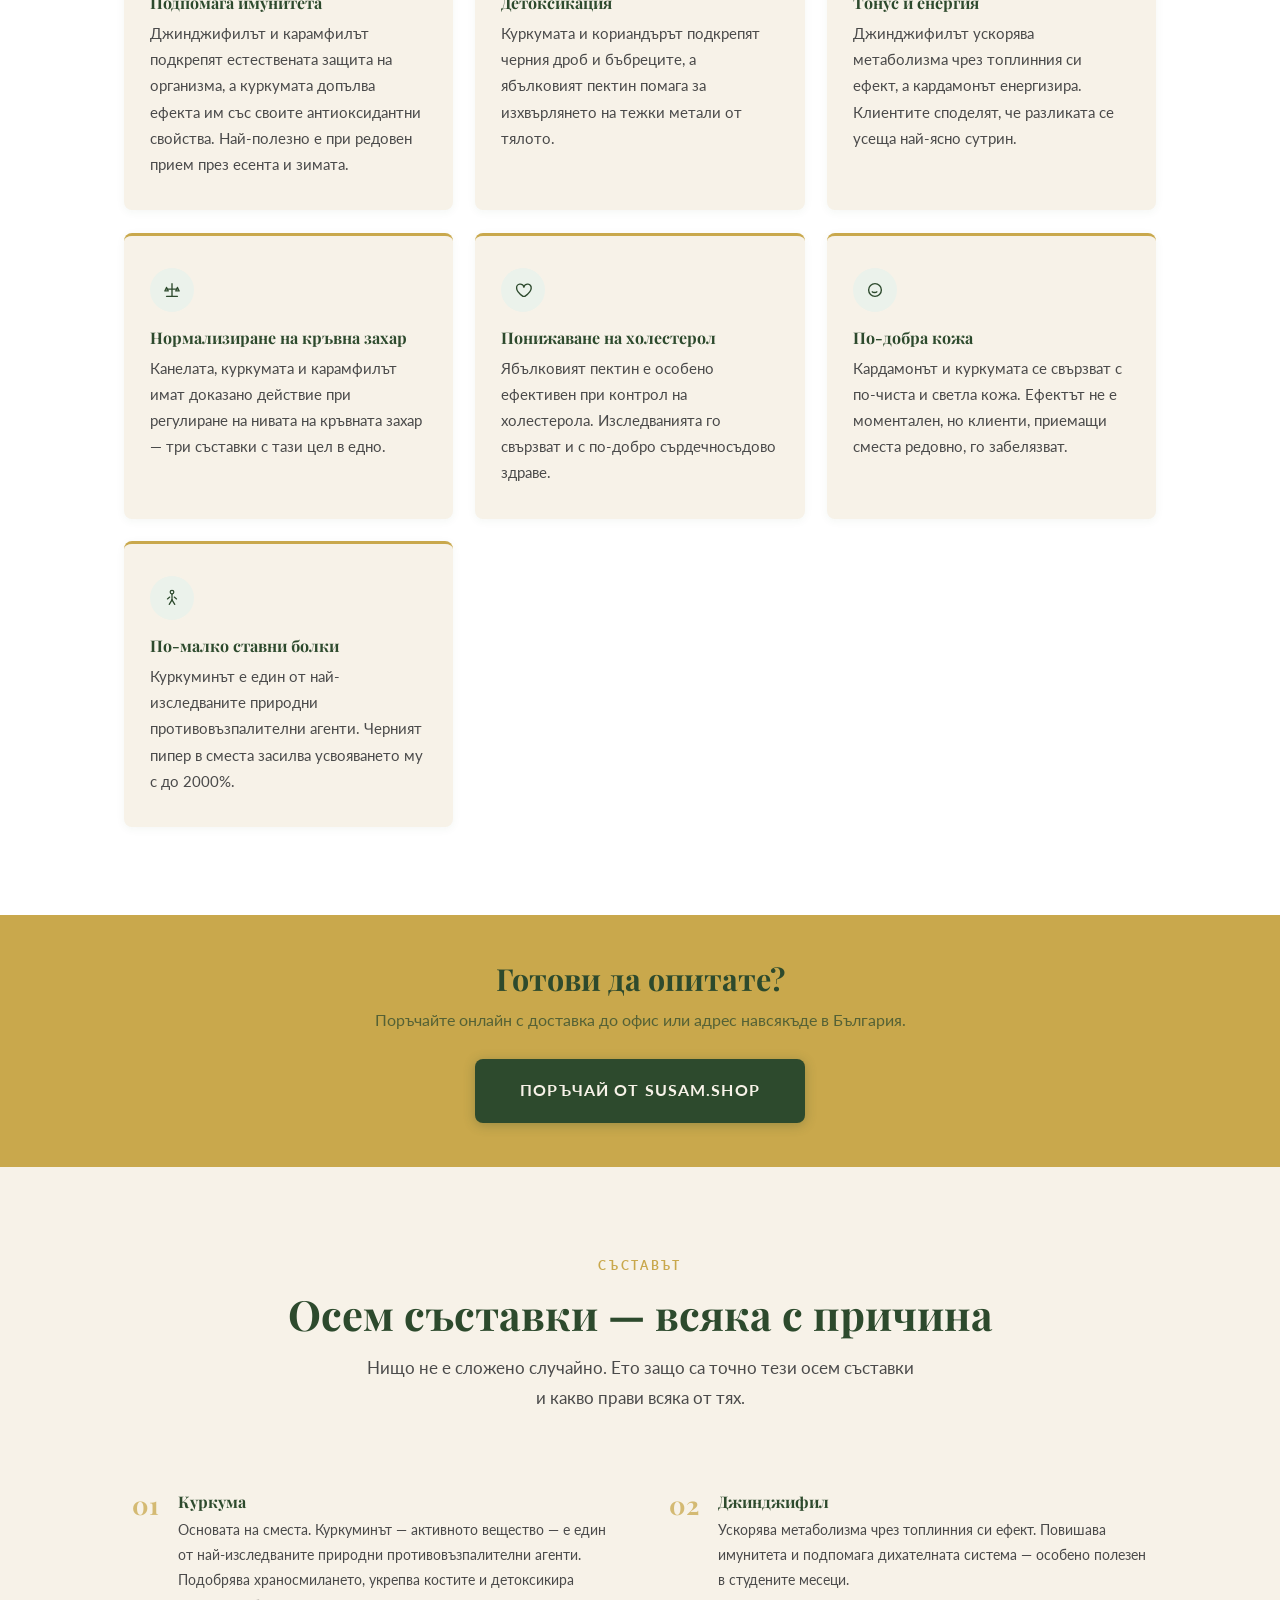
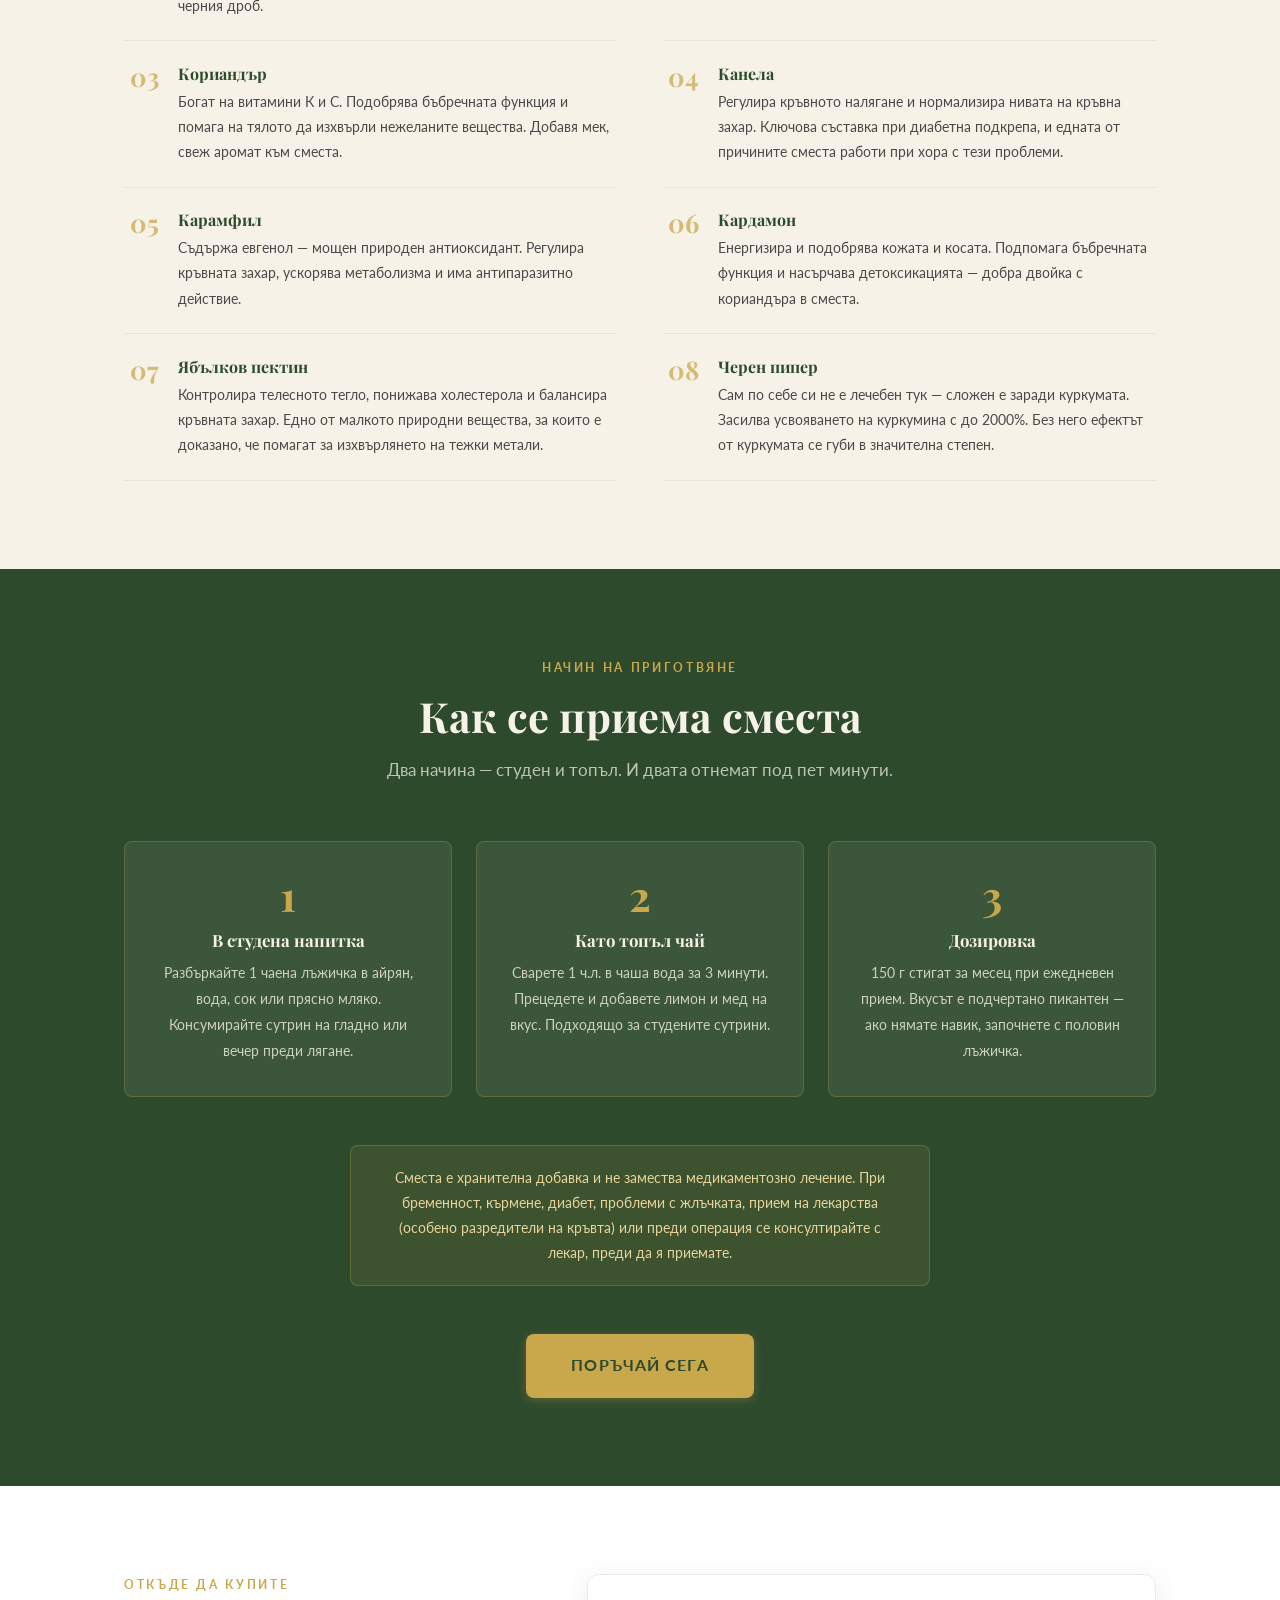
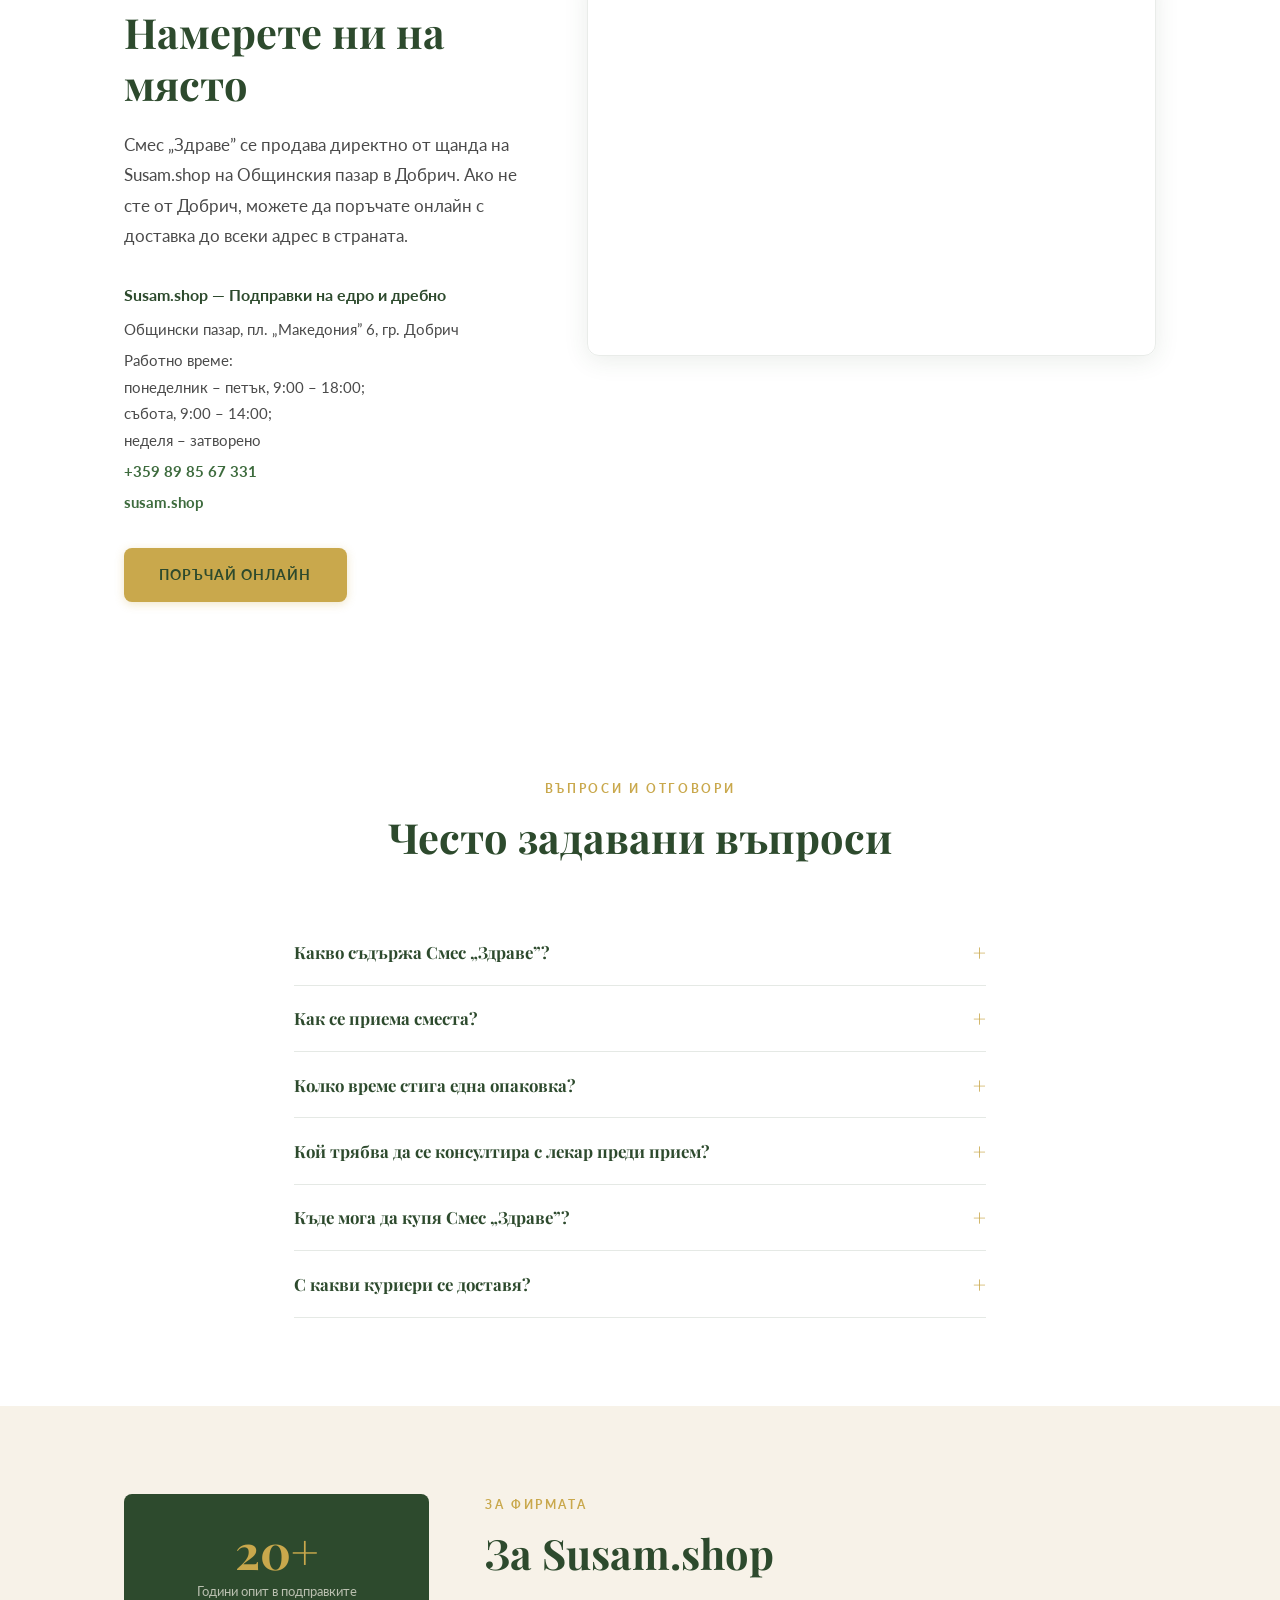
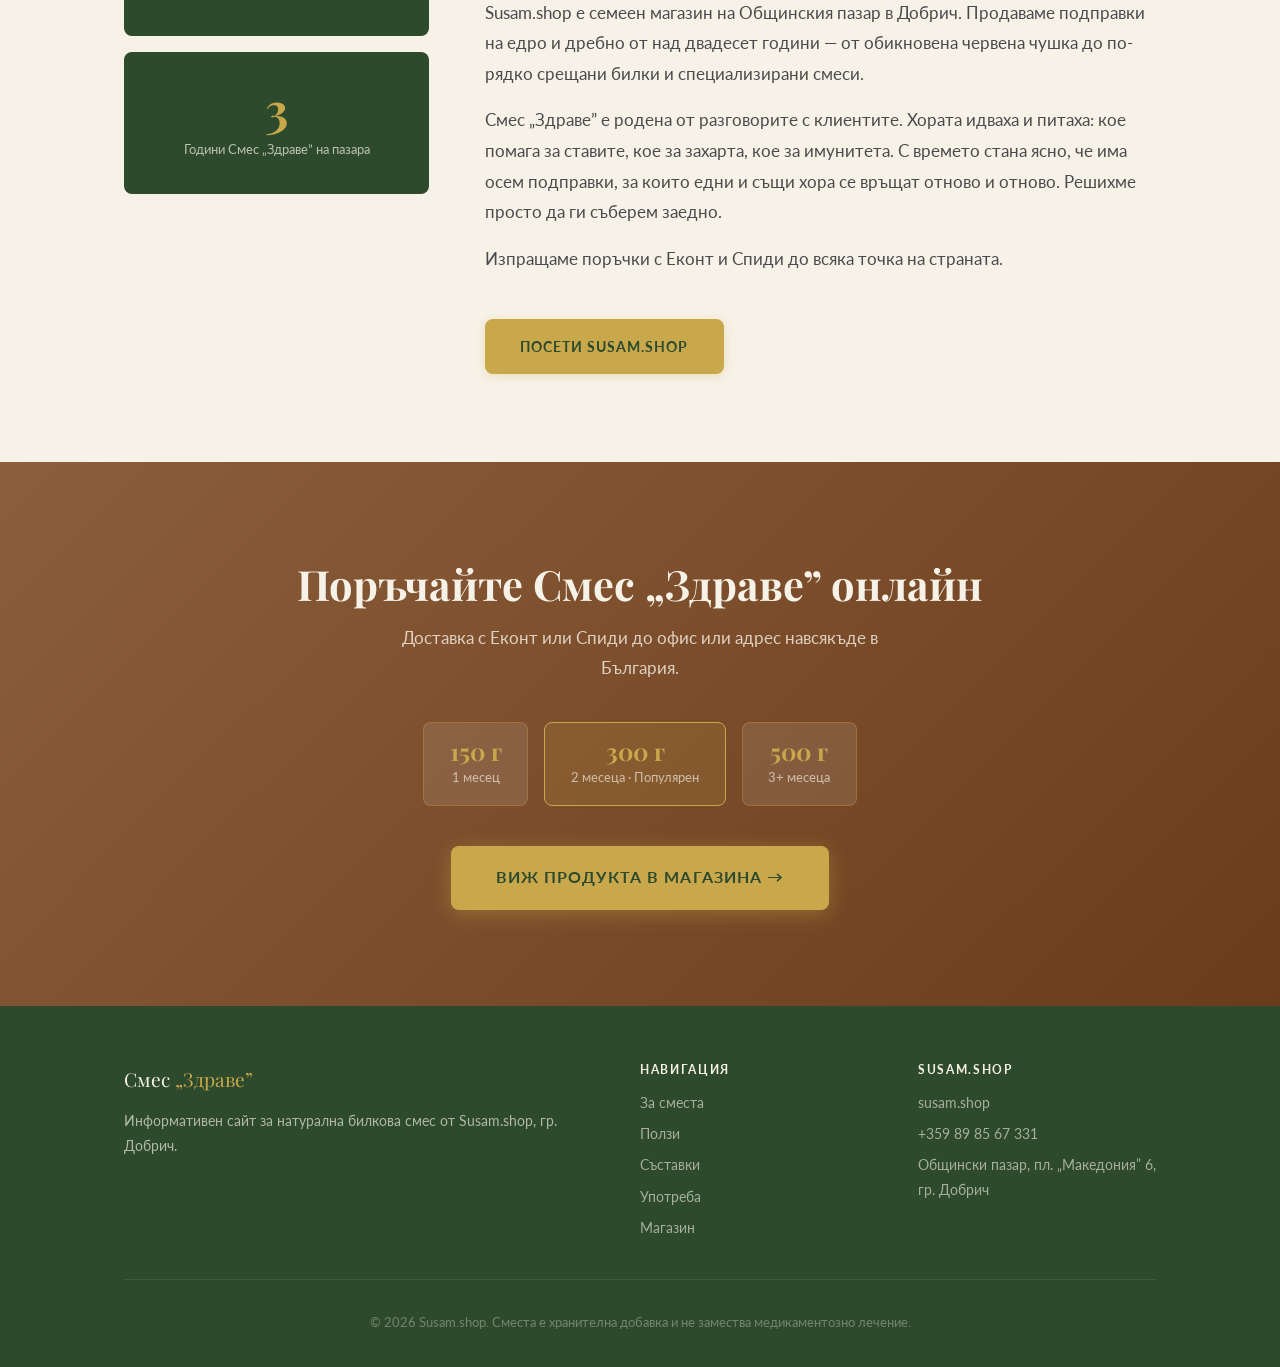
==== commit a7221fe8: "Връщане на първоначалните здравни твърдения; запазени мета таговете, ЧЗВ и разширеното предупреждени" ====
--- a/index.html
+++ b/index.html
@@ -3,10 +3,10 @@
 <head>
   <meta charset="UTF-8" />
   <meta name="viewport" content="width=device-width, initial-scale=1.0" />
-  <meta name="description" content="Смес „Здраве” от Susam.shop, Добрич — куркума, джинджифил, канела и още 5 подправки в едно. Хранителна добавка за всекидневна употреба, с подчертан пикантен вкус. Поръчай онлайн с доставка до цяла България." />
-  <meta name="keywords" content="смес здраве, смес от подправки, билкова смес куркума канела, куркума джинджифил канела, подправки добрич, susam shop" />
+  <meta name="description" content="Смес „Здраве” от Susam.shop, Добрич — куркума, джинджифил, канела и още 5 подправки в едно. Подпомага имунитета, тонуса и ставното здраве, помага при висока кръвна захар и умора. Поръчай онлайн с доставка до цяла България." />
+  <meta name="keywords" content="смес здраве, имунитет подправки, билкова смес куркума канела, натурална смес кръвна захар, подправки добрич, susam shop" />
   <meta property="og:title" content="Смес „Здраве” — куркума, канела, джинджифил и още пет подправки в едно" />
-  <meta property="og:description" content="Хранителна добавка за всекидневна употреба. Осем подправки, наредени в правилното съотношение. Поръчай онлайн от Susam.shop с доставка до цяла България." />
+  <meta property="og:description" content="Подпомага имунитета и тонуса. Осем подправки, наредени в правилното съотношение. Поръчай онлайн от Susam.shop с доставка до цяла България." />
   <meta property="og:type" content="website" />
   <meta property="og:locale" content="bg_BG" />
   <meta property="og:site_name" content="Смес „Здраве” — Susam.shop" />
@@ -25,7 +25,7 @@
       {
         "@type": "Product",
         "name": "Смес „Здраве”",
-        "description": "Натурална билкова смес от осем подправки — куркума, джинджифил, канела, кориандър, карамфил, кардамон, ябълков пектин и черен пипер. Хранителна добавка за всекидневна употреба.",
+        "description": "Натурална билкова смес от осем подправки — куркума, джинджифил, канела, кориандър, карамфил, кардамон, ябълков пектин и черен пипер. Подпомага имунитета, тонуса, детоксикацията и нормализирането на кръвна захар.",
         "image": "https://susam.shop/wp-content/uploads/2024/03/img_2438_smes_zdrave-scaled.jpg",
         "brand": {
           "@type": "Brand",
@@ -96,7 +96,7 @@
         <div class="hero__badge"><span></span> Susam.shop — Общински пазар, Добрич</div>
         <p class="hero__eyebrow">Натурална билкова смес · 8 съставки</p>
         <h1 class="hero__title">Смес <em>„Здраве”</em> — чаена лъжичка здраве всеки ден</h1>
-        <p class="hero__lead">Традиционна смес за всекидневна употреба. Куркума, джинджифил, канела и още пет подправки, съчетани в точното съотношение. Клиентите на магазин <i>Сусам</i> споделят за прилив на енергия и по-добро самочувствие при редовна употреба.</p>
+        <p class="hero__lead">Подпомага имунитета, поддържа тонуса и облекчава ставните болки. Куркума, джинджифил, канела и още пет лечебни подправки, съчетани в точното съотношение. Клиентите на магазин <i>Сусам</i> споделят за прилив на енергия, по-добро самочувствие и намалени ставни болки при редовна употреба.</p>
         <div class="hero__ctas">
           <a href="https://susam.shop/product/smes-zdrave-chaena-lazhichka-zdrave-vseki-den/" target="_blank" rel="noopener" class="btn btn--large">Поръчай сега</a>
           <a href="#about" class="btn btn--outline btn--large">Научи повече</a>
@@ -156,7 +156,7 @@
           </div>
         </div>
         <div class="about__quote fade-in">
-          <p>Когато преди повече от 20 години открихме магазина, не предполагахме, че половината клиенти ще използват подправките не само за готвене, а и за здраве. Тяхното споделяне ни вдъхнови да създадем тази смес – вече три години хора я приемат всекидневно.</p>
+          <p>Когато преди повече от 20 години открихме магазина, не предполагахме, че половината клиенти ще използват подправките не само за готвене, а и за здраве. Тяхното споделяне ни вдъхнови да създадем тази смес – вече три години тя помага на хора да се чувстват отлично.</p>
           <cite>— Екипът на Susam.shop, гр. Добрич</cite>
         </div>
       </div>
@@ -169,7 +169,7 @@
       <div class="section-header fade-in">
         <span class="eyebrow">Кога да използвате</span>
         <h2>Смес „Здраве”</h2>
-        <p>Подходяща за всекидневна употреба. Ето в какви случаи клиентите ни я използват най-често.</p>
+        <p>Подходяща за всекидневна употреба – особено при три конкретни оплаквания, с които клиентите идват най-често.</p>
       </div>
       <div class="when__grid">
         <div class="when-card fade-in">
@@ -190,8 +190,8 @@
               <path d="M10.5 18 a4 4 0 0 0 4 3" stroke="#2D4A2D" stroke-width="1.3" stroke-linecap="round"/>
             </svg>
           </div>
-          <h3>Към здравословното хранене</h3>
-          <p>Куркумата, канелата и карамфилът са подправки с дълга традиция в кухнята. Сместа е добавка към балансираното хранене и не замества лечение.</p>
+          <h3>При висока кръвна захар и холестерол</h3>
+          <p>Куркумата, канелата и карамфилът работят в тази посока — затова и трите са включени в сместа. Не замества лечение, но е добро допълнение към него.</p>
         </div>
         <div class="when-card fade-in">
           <div class="when-card__icon">
@@ -205,8 +205,8 @@
               <path d="M17 12 L20 14" stroke="#2D4A2D" stroke-width="1.5" stroke-linecap="round"/>
             </svg>
           </div>
-          <h3>За редовна всекидневна употреба</h3>
-          <p>Голяма част от клиентите ни, които я приемат постоянно, се връщат за нова опаковка. Куркуминът, основното активно вещество в куркумата, е сред най-проучваните съставки.</p>
+          <h3>При ставни болки и възпаления</h3>
+          <p>Клиентите с артрит са тези, дето най-много се връщат за нова опаковка. Куркуминът е един от най-изследваните природни вещества срещу възпаления.</p>
         </div>
         <div class="when-card fade-in">
           <div class="when-card__icon">
@@ -216,8 +216,8 @@
               <path d="M10 14l3 3 6-6" stroke="#2D4A2D" stroke-width="1.6" stroke-linecap="round" stroke-linejoin="round"/>
             </svg>
           </div>
-          <h3>През есента и зимата</h3>
-          <p>Джинджифилът и карамфилът традиционно се ползват през студените месеци. Част от клиентите ни започват прием около два месеца преди настъпването на грипния сезон и споделят, че се чувстват добре.</p>
+          <h3>При подготовка за грипния сезон</h3>
+          <p>Джинджифилът и карамфилът подпомагат имунната система. Клиентите, които започват прием около два месеца преди настъпването на грипния сезон, споделят, че по-лесно прескачат настинките през есента и зимата.</p>
         </div>
       </div>
     </div>
@@ -228,51 +228,51 @@
     <div class="container">
       <div class="section-header fade-in">
         <span class="eyebrow">Защо Смес „Здраве”</span>
-        <h2>Какво ценят клиентите в сместа</h2>
-        <p>Всяка от осемте съставки е добавена с конкретна цел. Заедно те се допълват по вкус, аромат и начин на употреба.</p>
+        <h2>Какво прави сместа за тялото</h2>
+        <p>Всяка от осемте съставки е вкарана с конкретна цел. Заедно те се допълват — ефектът на едната усилва ефекта на другата.</p>
       </div>
       <div class="benefits__grid">
         <div class="benefit-card fade-in">
           <!-- Икона: щит — имунитет -->
           <div class="benefit-card__icon"><svg width="20" height="20" viewBox="0 0 28 28" fill="none" aria-hidden="true"><path d="M14 4l9 3.5v6.5c0 6-4 9.5-9 11-5-1.5-9-5-9-11V7.5L14 4z" stroke="#2D4A2D" stroke-width="1.8" stroke-linejoin="round" fill="none"/><path d="M10 14l3 3 6-6" stroke="#2D4A2D" stroke-width="1.8" stroke-linecap="round" stroke-linejoin="round"/></svg></div>
-          <h3>За студените месеци</h3>
-          <p>Джинджифилът и карамфилът традиционно се използват през есента и зимата, а куркумата е позната със своите антиоксидантни свойства. Клиентите я приемат най-често в тези сезони.</p>
+          <h3>Подпомага имунитета</h3>
+          <p>Джинджифилът и карамфилът подкрепят естествената защита на организма, а куркумата допълва ефекта им със своите антиоксидантни свойства. Най-полезно е при редовен прием през есента и зимата.</p>
         </div>
         <div class="benefit-card fade-in">
           <!-- Икона: капка — детоксикация -->
           <div class="benefit-card__icon"><svg width="20" height="20" viewBox="0 0 22 22" fill="none" aria-hidden="true"><path d="M11 3C11 3 5 10 5 14a6 6 0 0012 0C17 10 11 3 11 3z" stroke="#2D4A2D" stroke-width="1.5" stroke-linejoin="round" fill="none"/><path d="M8.5 15a3 3 0 003 2" stroke="#2D4A2D" stroke-width="1.2" stroke-linecap="round"/></svg></div>
-          <h3>Традиционни подправки</h3>
-          <p>Куркумата и кориандърът се използват от векове в азиатската и средиземноморската кухня, а ябълковият пектин е източник на разтворими фибри.</p>
+          <h3>Детоксикация</h3>
+          <p>Куркумата и кориандърът подкрепят черния дроб и бъбреците, а ябълковият пектин помага за изхвърлянето на тежки метали от тялото.</p>
         </div>
         <div class="benefit-card fade-in">
           <!-- Икона: светкавица — енергия -->
           <div class="benefit-card__icon"><svg width="20" height="20" viewBox="0 0 22 22" fill="none" aria-hidden="true"><path d="M13 3L6 13h7l-4 6 10-11h-7l3-5z" stroke="#2D4A2D" stroke-width="1.5" stroke-linejoin="round" fill="none"/></svg></div>
           <h3>Тонус и енергия</h3>
-          <p>Джинджифилът и кардамонът са познати с топлия си, стимулиращ аромат. Клиентите споделят, че разликата се усеща най-ясно сутрин.</p>
+          <p>Джинджифилът ускорява метаболизма чрез топлинния си ефект, а кардамонът енергизира. Клиентите споделят, че разликата се усеща най-ясно сутрин.</p>
         </div>
         <div class="benefit-card fade-in">
           <!-- Икона: везни/баланс — кръвна захар -->
           <div class="benefit-card__icon"><svg width="20" height="20" viewBox="0 0 22 22" fill="none" aria-hidden="true"><path d="M11 4v14" stroke="#2D4A2D" stroke-width="1.5" stroke-linecap="round"/><path d="M5 18h12" stroke="#2D4A2D" stroke-width="1.5" stroke-linecap="round"/><path d="M5 8l-2 4h4L5 8z" stroke="#2D4A2D" stroke-width="1.2" stroke-linejoin="round" fill="none"/><path d="M17 8l-2 4h4l-2-4z" stroke="#2D4A2D" stroke-width="1.2" stroke-linejoin="round" fill="none"/><path d="M5 10h6M11 10h6" stroke="#2D4A2D" stroke-width="1.2" stroke-linecap="round"/></svg></div>
-          <h3>Канела, куркума и карамфил</h3>
-          <p>Три подправки с дълга история в кухнята и в народната медицина, събрани в една смес. Сместа не е лекарство и не замества лечение.</p>
+          <h3>Нормализиране на кръвна захар</h3>
+          <p>Канелата, куркумата и карамфилът имат доказано действие при регулиране на нивата на кръвната захар — три съставки с тази цел в едно.</p>
         </div>
         <div class="benefit-card fade-in">
           <!-- Икона: сърце — холестерол/сърдечносъдово -->
           <div class="benefit-card__icon"><svg width="20" height="20" viewBox="0 0 22 22" fill="none" aria-hidden="true"><path d="M11 18s-7-5-7-9a4 4 0 018-1 4 4 0 018 1c0 4-7 9-7 9z" stroke="#2D4A2D" stroke-width="1.5" stroke-linejoin="round" fill="none"/></svg></div>
-          <h3>Ябълков пектин</h3>
-          <p>Разтворимо влакнино, получено от ябълки. Сместа допълва балансираното хранене, но не го замества.</p>
+          <h3>Понижаване на холестерол</h3>
+          <p>Ябълковият пектин е особено ефективен при контрол на холестерола. Изследванията го свързват и с по-добро сърдечносъдово здраве.</p>
         </div>
         <div class="benefit-card fade-in">
           <!-- Икона: усмивка в кръг — кожа (запазена) -->
           <div class="benefit-card__icon"><svg width="20" height="20" viewBox="0 0 22 22" fill="none" aria-hidden="true"><circle cx="11" cy="11" r="7" stroke="#2D4A2D" stroke-width="1.5" fill="none"/><path d="M8 13c.8 1 4.2 1 5 0" stroke="#2D4A2D" stroke-width="1.5" stroke-linecap="round"/></svg></div>
-          <h3>Впечатления за кожата</h3>
-          <p>Някои клиенти, приемащи сместа редовно, споделят, че са забелязали разлика в кожата си. Това са лични впечатления, а не гарантиран ефект.</p>
+          <h3>По-добра кожа</h3>
+          <p>Кардамонът и куркумата се свързват с по-чиста и светла кожа. Ефектът не е моментален, но клиенти, приемащи сместа редовно, го забелязват.</p>
         </div>
         <div class="benefit-card fade-in">
           <!-- Икона: човешка фигура — ставни болки -->
           <div class="benefit-card__icon"><svg width="20" height="20" viewBox="0 0 22 22" fill="none" aria-hidden="true"><circle cx="11" cy="4.5" r="2" stroke="#2D4A2D" stroke-width="1.4" fill="none"/><path d="M11 7v6" stroke="#2D4A2D" stroke-width="1.4" stroke-linecap="round"/><path d="M11 13l-3 5" stroke="#2D4A2D" stroke-width="1.4" stroke-linecap="round"/><path d="M11 13l3 5" stroke="#2D4A2D" stroke-width="1.4" stroke-linecap="round"/><path d="M8.5 10L6 12" stroke="#2D4A2D" stroke-width="1.4" stroke-linecap="round"/><path d="M13.5 10L16 12" stroke="#2D4A2D" stroke-width="1.4" stroke-linecap="round"/></svg></div>
-          <h3>Куркумин и черен пипер</h3>
-          <p>Куркуминът е основното активно вещество в куркумата. Черният пипер е в сместа, защото съдържа пиперин, който според проучвания подобрява усвояването му.</p>
+          <h3>По-малко ставни болки</h3>
+          <p>Куркуминът е един от най-изследваните природни противовъзпалителни агенти. Черният пипер в сместа засилва усвояването му с до 2000%.</p>
         </div>
       </div>
     </div>
@@ -296,14 +296,14 @@
         <p>Нищо не е сложено случайно. Ето защо са точно тези осем съставки и какво прави всяка от тях.</p>
       </div>
       <div class="ingredients__grid">
-        <div class="ingredient fade-in"><span class="ingredient__num">01</span><div><h4>Куркума</h4><p>Основата на сместа. Куркуминът — основното активно вещество — е сред най-проучваните съставки на куркумата. Традиционно се използва в кухнята и в народната медицина.</p></div></div>
-        <div class="ingredient fade-in"><span class="ingredient__num">02</span><div><h4>Джинджифил</h4><p>Познат с топлия си, пикантен вкус и свеж аромат. Традиционно се използва през студените месеци, например в чай с лимон и мед.</p></div></div>
-        <div class="ingredient fade-in"><span class="ingredient__num">03</span><div><h4>Кориандър</h4><p>Съдържа витамини К и С. Добавя мек, свеж, леко цитрусов аромат към сместа.</p></div></div>
-        <div class="ingredient fade-in"><span class="ingredient__num">04</span><div><h4>Канела</h4><p>Една от най-старите подправки в света, с топъл и сладък аромат. Балансира пикантния вкус на останалите съставки.</p></div></div>
-        <div class="ingredient fade-in"><span class="ingredient__num">05</span><div><h4>Карамфил</h4><p>Съдържа евгенол — природно съединение с антиоксидантни свойства. Дава на сместа силен, топъл аромат.</p></div></div>
-        <div class="ingredient fade-in"><span class="ingredient__num">06</span><div><h4>Кардамон</h4><p>Подправка с интензивен свеж аромат, използвана традиционно в кухните на Азия и Близкия изток. Добра двойка с кориандъра в сместа.</p></div></div>
-        <div class="ingredient fade-in"><span class="ingredient__num">07</span><div><h4>Ябълков пектин</h4><p>Разтворимо влакнино, получено от ябълки. Допълва състава на сместа като източник на фибри.</p></div></div>
-        <div class="ingredient fade-in"><span class="ingredient__num">08</span><div><h4>Черен пипер</h4><p>Сложен е заради куркумата. Съдържа пиперин, който според проучвания подобрява усвояването на куркумина.</p></div></div>
+        <div class="ingredient fade-in"><span class="ingredient__num">01</span><div><h4>Куркума</h4><p>Основата на сместа. Куркуминът — активното вещество — е един от най-изследваните природни противовъзпалителни агенти. Подобрява храносмилането, укрепва костите и детоксикира черния дроб.</p></div></div>
+        <div class="ingredient fade-in"><span class="ingredient__num">02</span><div><h4>Джинджифил</h4><p>Ускорява метаболизма чрез топлинния си ефект. Повишава имунитета и подпомага дихателната система — особено полезен в студените месеци.</p></div></div>
+        <div class="ingredient fade-in"><span class="ingredient__num">03</span><div><h4>Кориандър</h4><p>Богат на витамини К и С. Подобрява бъбречната функция и помага на тялото да изхвърли нежеланите вещества. Добавя мек, свеж аромат към сместа.</p></div></div>
+        <div class="ingredient fade-in"><span class="ingredient__num">04</span><div><h4>Канела</h4><p>Регулира кръвното налягане и нормализира нивата на кръвна захар. Ключова съставка при диабетна подкрепа, и едната от причините сместа работи при хора с тези проблеми.</p></div></div>
+        <div class="ingredient fade-in"><span class="ingredient__num">05</span><div><h4>Карамфил</h4><p>Съдържа евгенол — мощен природен антиоксидант. Регулира кръвната захар, ускорява метаболизма и има антипаразитно действие.</p></div></div>
+        <div class="ingredient fade-in"><span class="ingredient__num">06</span><div><h4>Кардамон</h4><p>Енергизира и подобрява кожата и косата. Подпомага бъбречната функция и насърчава детоксикацията — добра двойка с кориандъра в сместа.</p></div></div>
+        <div class="ingredient fade-in"><span class="ingredient__num">07</span><div><h4>Ябълков пектин</h4><p>Контролира телесното тегло, понижава холестерола и балансира кръвната захар. Едно от малкото природни вещества, за които е доказано, че помагат за изхвърлянето на тежки метали.</p></div></div>
+        <div class="ingredient fade-in"><span class="ingredient__num">08</span><div><h4>Черен пипер</h4><p>Сам по себе си не е лечебен тук — сложен е заради куркумата. Засилва усвояването на куркумина с до 2000%. Без него ефектът от куркумата се губи в значителна степен.</p></div></div>
       </div>
     </div>
   </section>
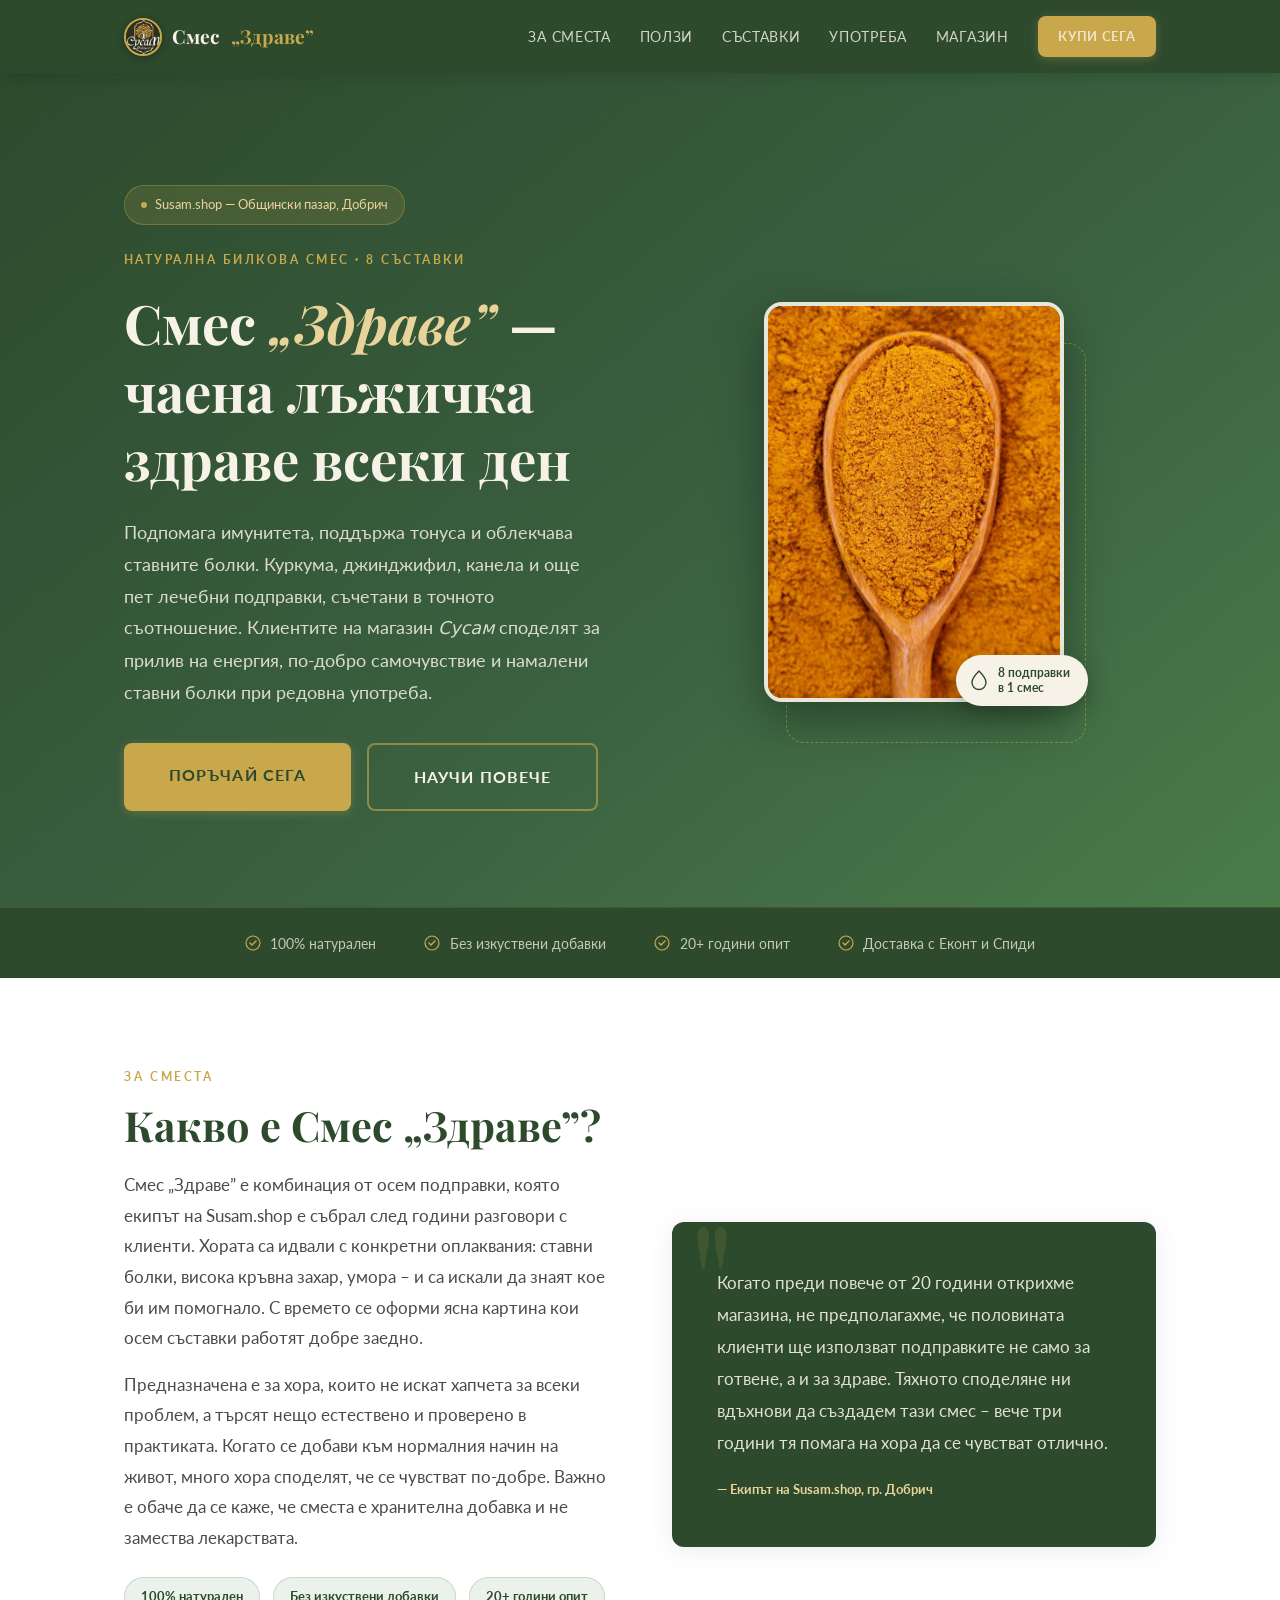
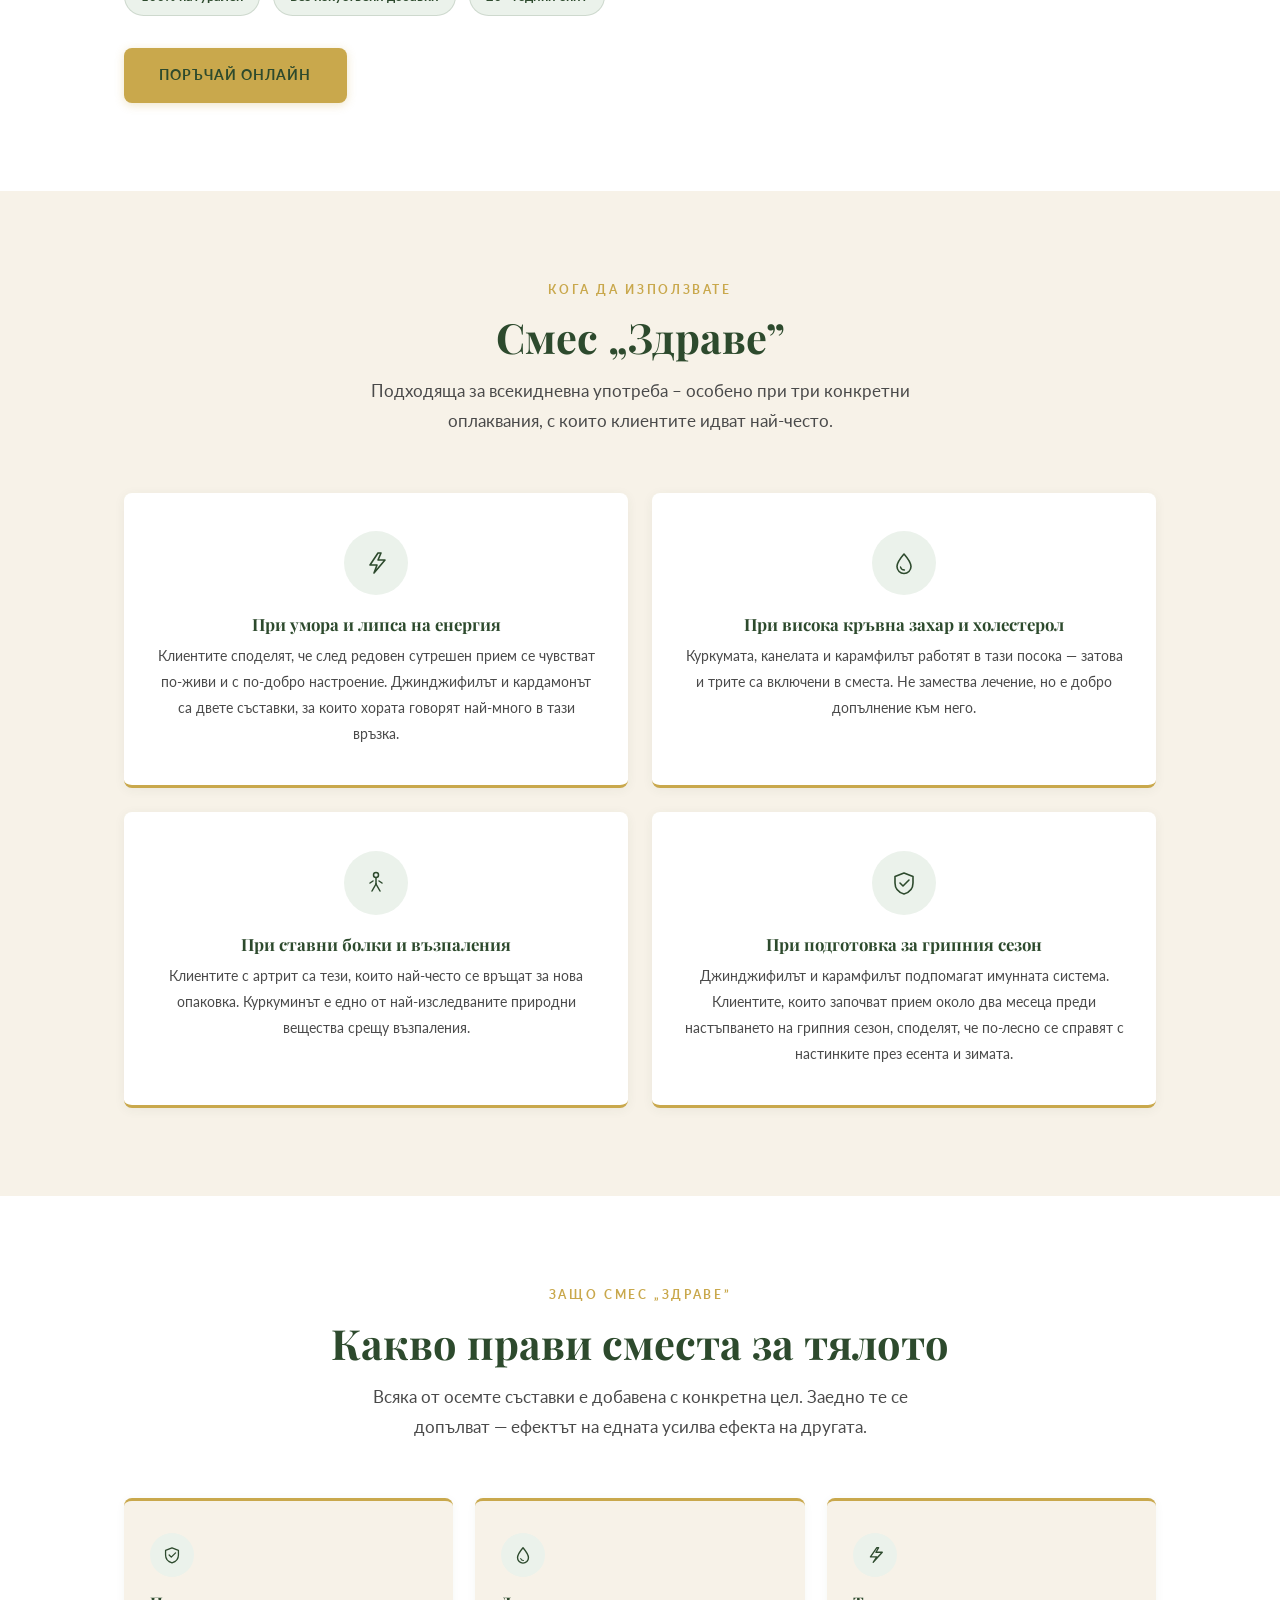
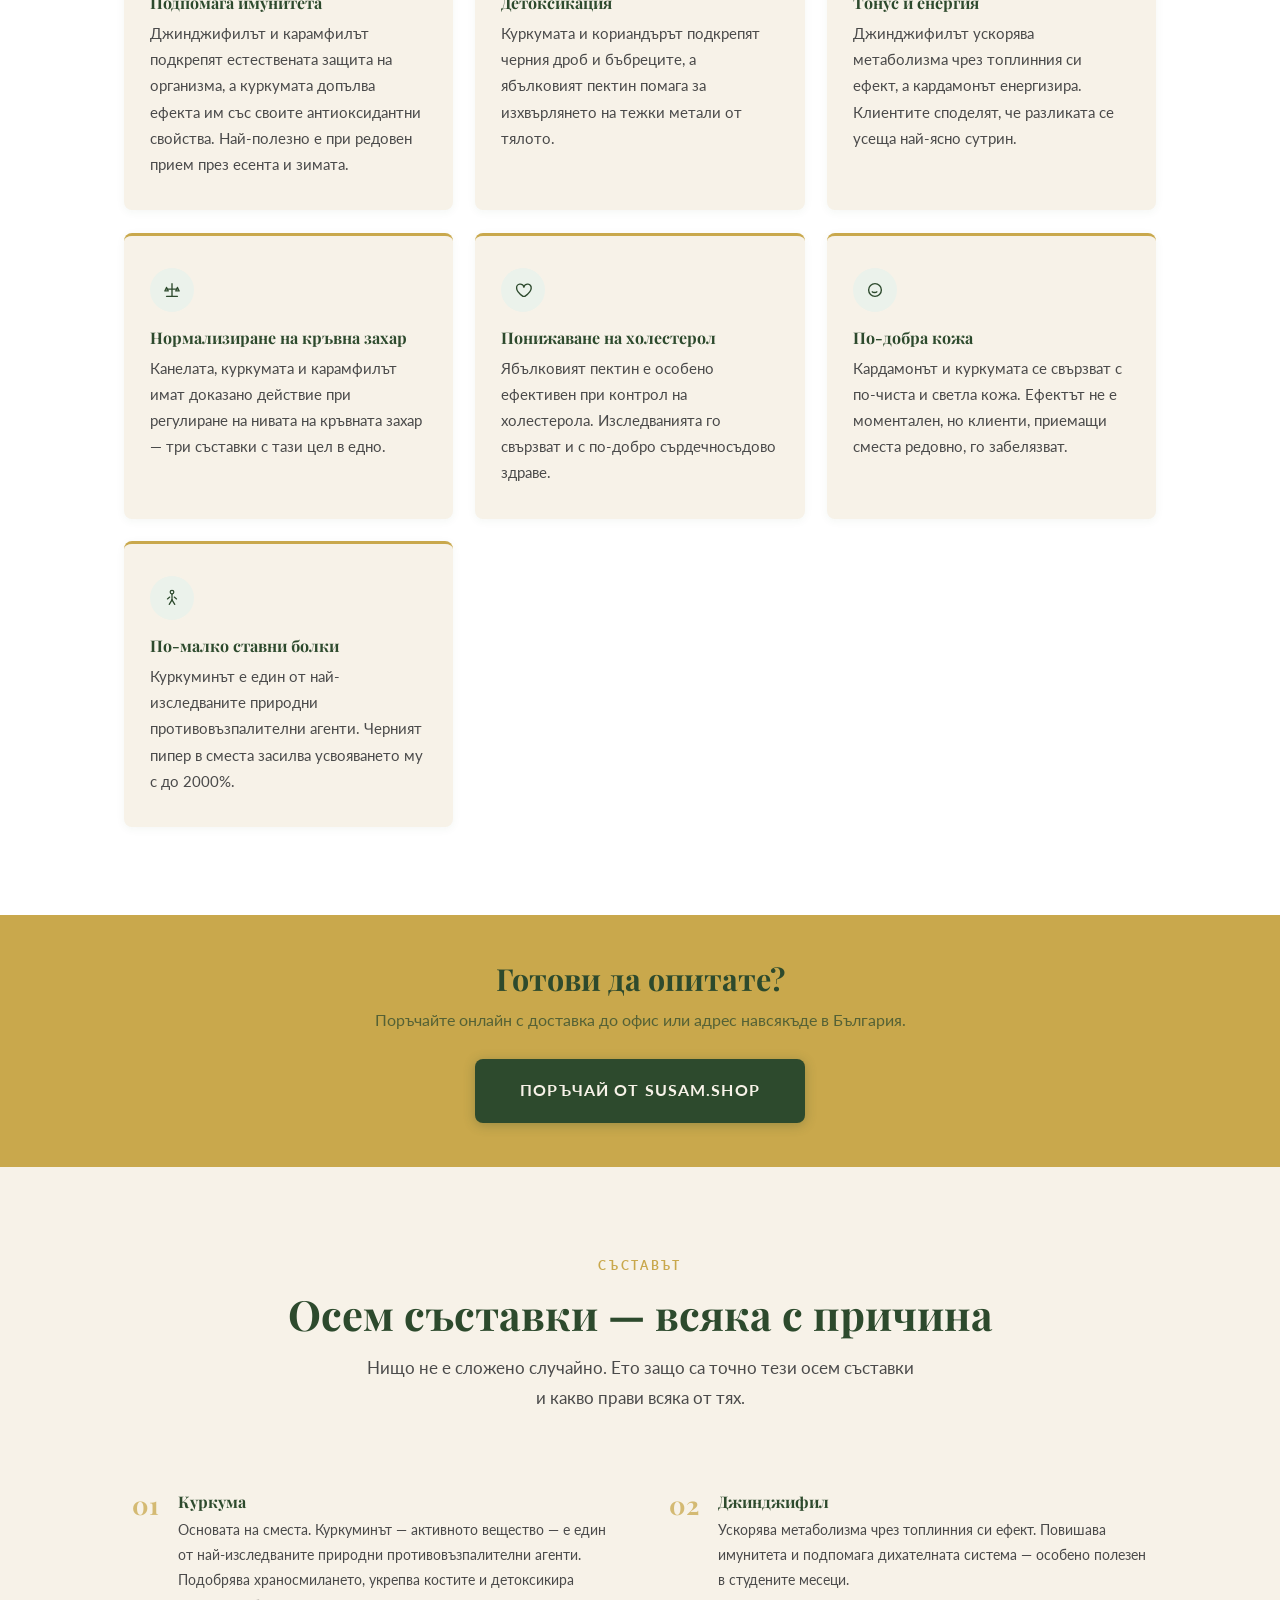
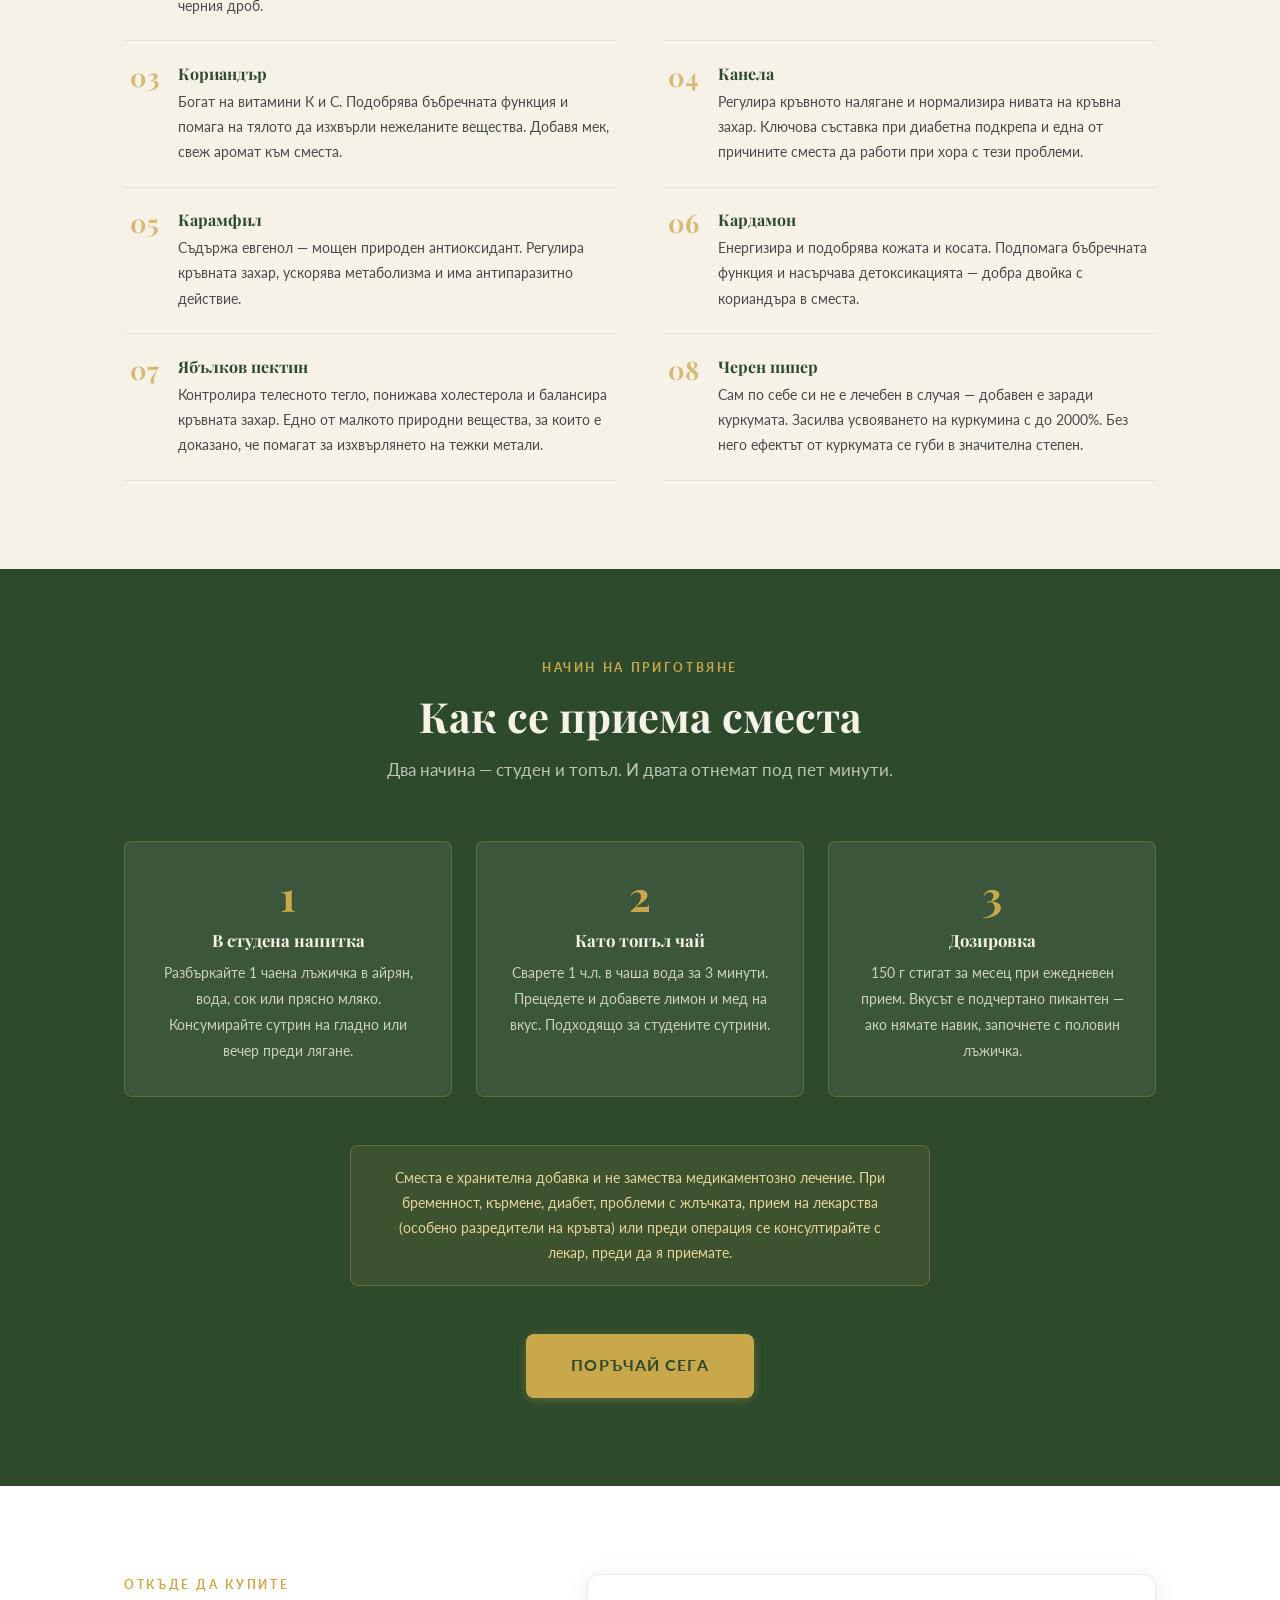
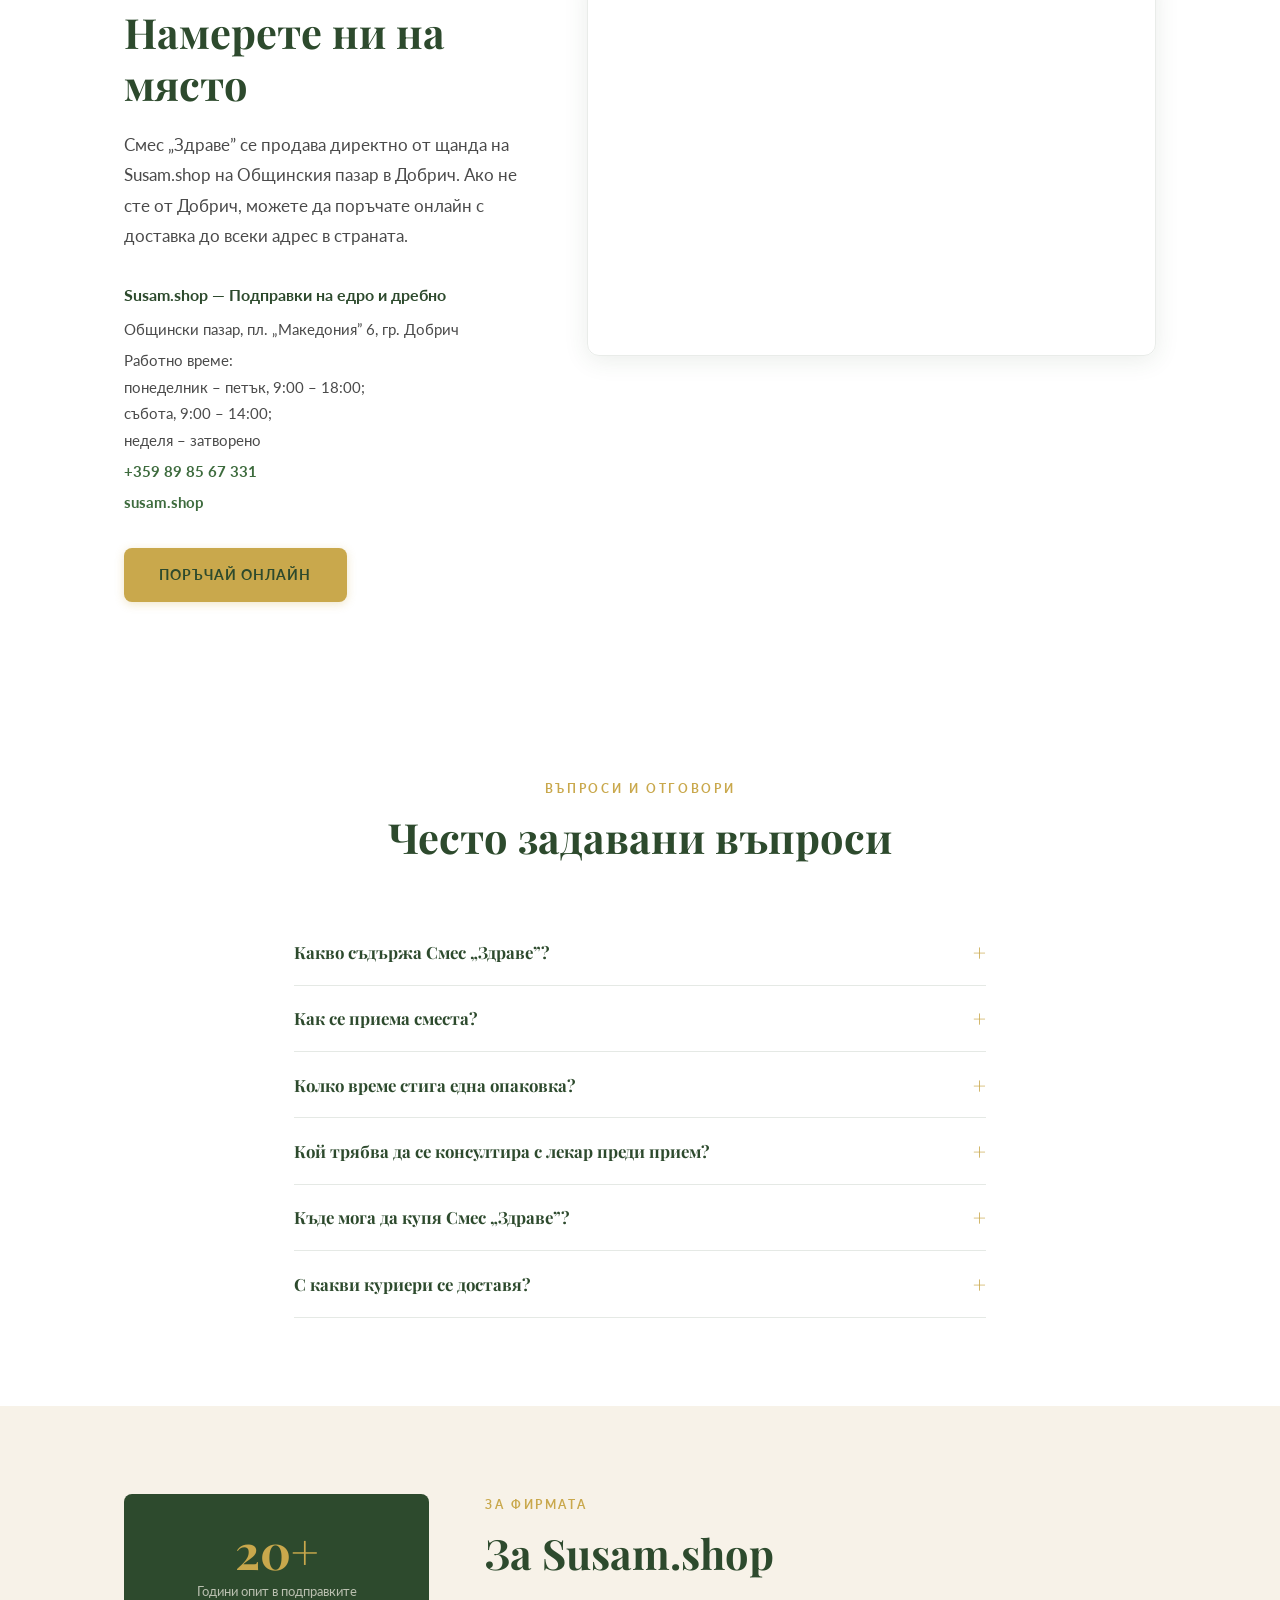
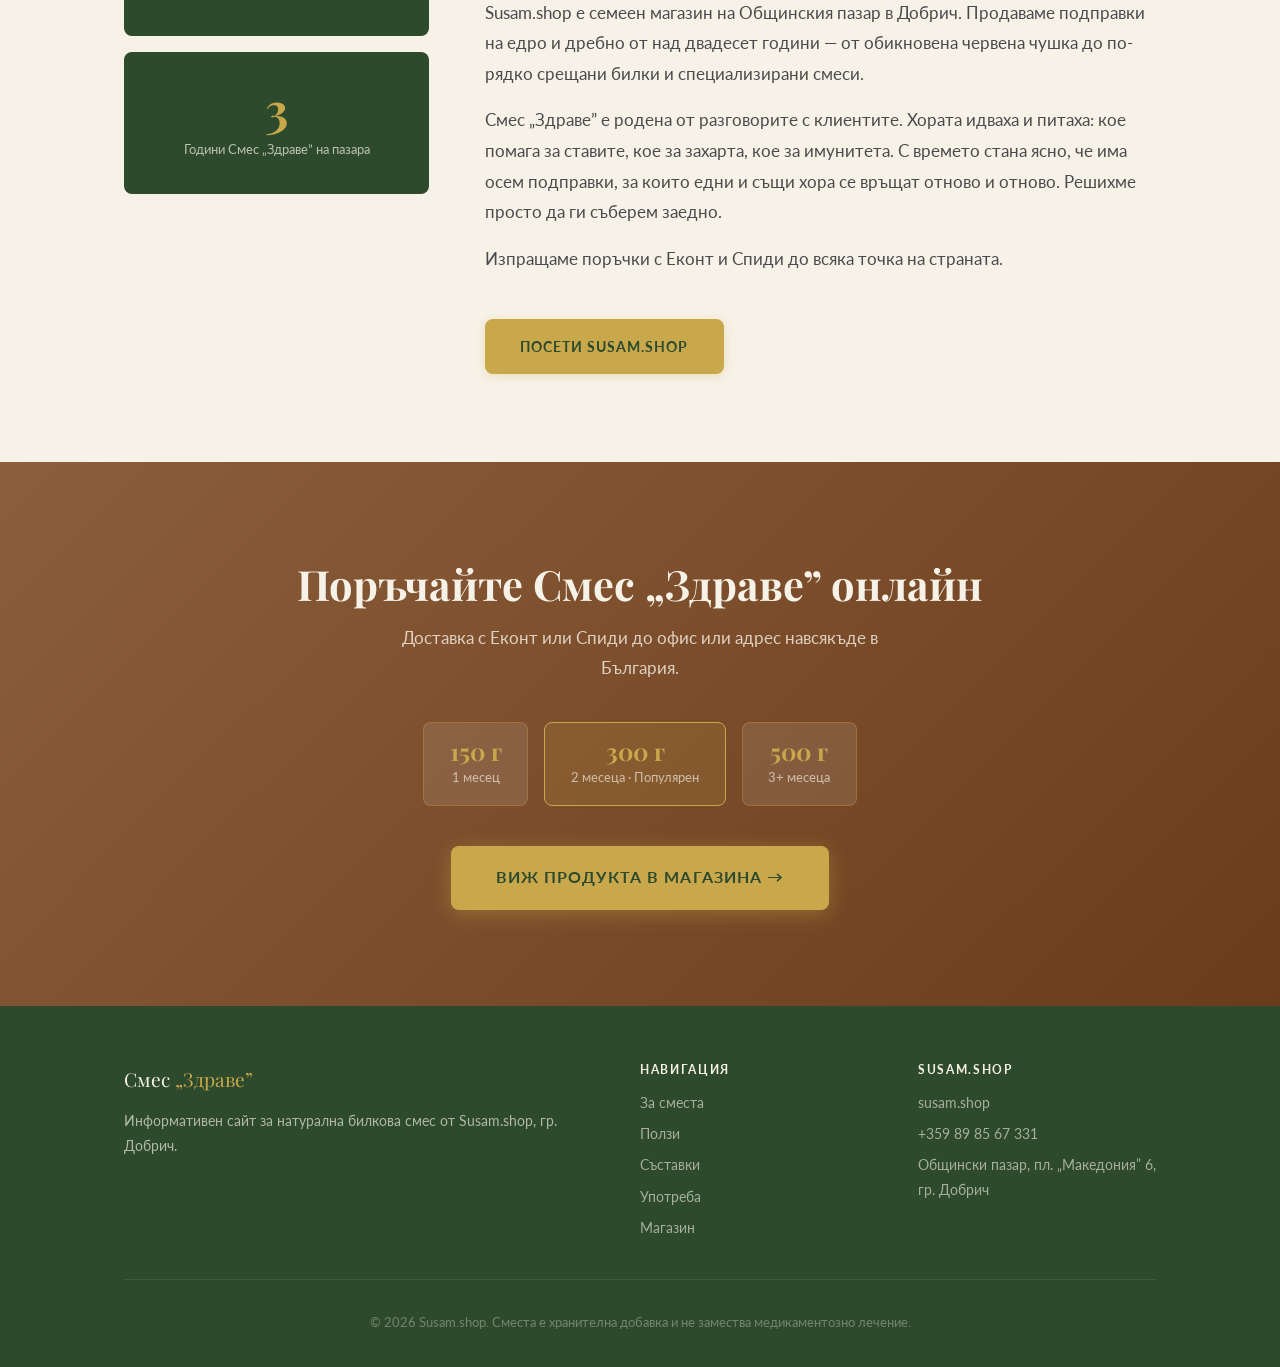
==== commit d68b33d2: "Показване на снимката в хедъра на телефон и коригиране на разговорни изрази Co-Authored-By: Claude S" ====
--- a/index.html
+++ b/index.html
@@ -145,7 +145,7 @@
           <span class="eyebrow">За сместа</span>
           <h2>Какво е Смес „Здраве”?</h2> 
           <p>Смес „Здраве” е комбинация от осем подправки, която екипът на Susam.shop е събрал след години разговори с клиенти. Хората са идвали с конкретни оплаквания: ставни болки, висока кръвна захар, умора – и са искали да знаят кое би им помогнало. С времето се оформи ясна картина кои осем съставки работят добре заедно.</p>
-          <p>Предназначена е за хора, които не искат хапчета за всеки проблем, а търсят нещо естествено и проверено в практиката. Когато тя се превърне в допълнение към нормалния начин на живот, много хора споделят, че се чувстват по-добре. Важно е и да се каже обаче, че сместа е хранителна добавка и не замества лекарствата.</p>
+          <p>Предназначена е за хора, които не искат хапчета за всеки проблем, а търсят нещо естествено и проверено в практиката. Когато се добави към нормалния начин на живот, много хора споделят, че се чувстват по-добре. Важно е обаче да се каже, че сместа е хранителна добавка и не замества лекарствата.</p>
           <div class="about__badges">
             <span class="about__badge">100% натурален</span>
             <span class="about__badge">Без изкуствени добавки</span>
@@ -206,7 +206,7 @@
             </svg>
           </div>
           <h3>При ставни болки и възпаления</h3>
-          <p>Клиентите с артрит са тези, дето най-много се връщат за нова опаковка. Куркуминът е един от най-изследваните природни вещества срещу възпаления.</p>
+          <p>Клиентите с артрит са тези, които най-често се връщат за нова опаковка. Куркуминът е едно от най-изследваните природни вещества срещу възпаления.</p>
         </div>
         <div class="when-card fade-in">
           <div class="when-card__icon">
@@ -217,7 +217,7 @@
             </svg>
           </div>
           <h3>При подготовка за грипния сезон</h3>
-          <p>Джинджифилът и карамфилът подпомагат имунната система. Клиентите, които започват прием около два месеца преди настъпването на грипния сезон, споделят, че по-лесно прескачат настинките през есента и зимата.</p>
+          <p>Джинджифилът и карамфилът подпомагат имунната система. Клиентите, които започват прием около два месеца преди настъпването на грипния сезон, споделят, че по-лесно се справят с настинките през есента и зимата.</p>
         </div>
       </div>
     </div>
@@ -229,7 +229,7 @@
       <div class="section-header fade-in">
         <span class="eyebrow">Защо Смес „Здраве”</span>
         <h2>Какво прави сместа за тялото</h2>
-        <p>Всяка от осемте съставки е вкарана с конкретна цел. Заедно те се допълват — ефектът на едната усилва ефекта на другата.</p>
+        <p>Всяка от осемте съставки е добавена с конкретна цел. Заедно те се допълват — ефектът на едната усилва ефекта на другата.</p>
       </div>
       <div class="benefits__grid">
         <div class="benefit-card fade-in">
@@ -299,11 +299,11 @@
         <div class="ingredient fade-in"><span class="ingredient__num">01</span><div><h4>Куркума</h4><p>Основата на сместа. Куркуминът — активното вещество — е един от най-изследваните природни противовъзпалителни агенти. Подобрява храносмилането, укрепва костите и детоксикира черния дроб.</p></div></div>
         <div class="ingredient fade-in"><span class="ingredient__num">02</span><div><h4>Джинджифил</h4><p>Ускорява метаболизма чрез топлинния си ефект. Повишава имунитета и подпомага дихателната система — особено полезен в студените месеци.</p></div></div>
         <div class="ingredient fade-in"><span class="ingredient__num">03</span><div><h4>Кориандър</h4><p>Богат на витамини К и С. Подобрява бъбречната функция и помага на тялото да изхвърли нежеланите вещества. Добавя мек, свеж аромат към сместа.</p></div></div>
-        <div class="ingredient fade-in"><span class="ingredient__num">04</span><div><h4>Канела</h4><p>Регулира кръвното налягане и нормализира нивата на кръвна захар. Ключова съставка при диабетна подкрепа, и едната от причините сместа работи при хора с тези проблеми.</p></div></div>
+        <div class="ingredient fade-in"><span class="ingredient__num">04</span><div><h4>Канела</h4><p>Регулира кръвното налягане и нормализира нивата на кръвна захар. Ключова съставка при диабетна подкрепа и една от причините сместа да работи при хора с тези проблеми.</p></div></div>
         <div class="ingredient fade-in"><span class="ingredient__num">05</span><div><h4>Карамфил</h4><p>Съдържа евгенол — мощен природен антиоксидант. Регулира кръвната захар, ускорява метаболизма и има антипаразитно действие.</p></div></div>
         <div class="ingredient fade-in"><span class="ingredient__num">06</span><div><h4>Кардамон</h4><p>Енергизира и подобрява кожата и косата. Подпомага бъбречната функция и насърчава детоксикацията — добра двойка с кориандъра в сместа.</p></div></div>
         <div class="ingredient fade-in"><span class="ingredient__num">07</span><div><h4>Ябълков пектин</h4><p>Контролира телесното тегло, понижава холестерола и балансира кръвната захар. Едно от малкото природни вещества, за които е доказано, че помагат за изхвърлянето на тежки метали.</p></div></div>
-        <div class="ingredient fade-in"><span class="ingredient__num">08</span><div><h4>Черен пипер</h4><p>Сам по себе си не е лечебен тук — сложен е заради куркумата. Засилва усвояването на куркумина с до 2000%. Без него ефектът от куркумата се губи в значителна степен.</p></div></div>
+        <div class="ingredient fade-in"><span class="ingredient__num">08</span><div><h4>Черен пипер</h4><p>Сам по себе си не е лечебен в случая — добавен е заради куркумата. Засилва усвояването на куркумина с до 2000%. Без него ефектът от куркумата се губи в значителна степен.</p></div></div>
       </div>
     </div>
   </section>
--- a/style.css
+++ b/style.css
@@ -273,13 +273,27 @@
 }
 .hero__floating-badge svg { flex-shrink: 0; }
 @media (max-width: 760px) {
-  .hero__frame-accent, .hero__floating-badge { display: none; }
-}
-
-@media (max-width: 760px) {
-  .hero__inner { grid-template-columns: 1fr; text-align: center; }
+  .hero { padding: 3.5rem 0 4rem; }
+  .hero__inner { grid-template-columns: 1fr; gap: 2.5rem; text-align: center; }
   .hero__ctas { justify-content: center; }
-  .hero__visual { display: none; }
+  .hero__visual { padding: 0.5rem 1rem 1.5rem; }
+  .hero__frame-accent { display: none; }
+  .hero__frame {
+    width: min(76vw, 280px);
+    height: auto;
+    aspect-ratio: 3 / 4;
+    border-width: 3px;
+    border-radius: 16px;
+    box-shadow: 0 14px 36px rgba(0, 0, 0, 0.35);
+  }
+  .hero__photo { position: absolute; inset: 0; }
+  .hero__floating-badge {
+    bottom: 0.4rem;
+    right: calc(50% - min(76vw, 280px) / 2 - 0.4rem);
+    padding: 0.5rem 0.9rem 0.5rem 0.6rem;
+    font-size: 0.72rem;
+    text-align: left;
+  }
 }
 
 /* === TRUST BAR === */
